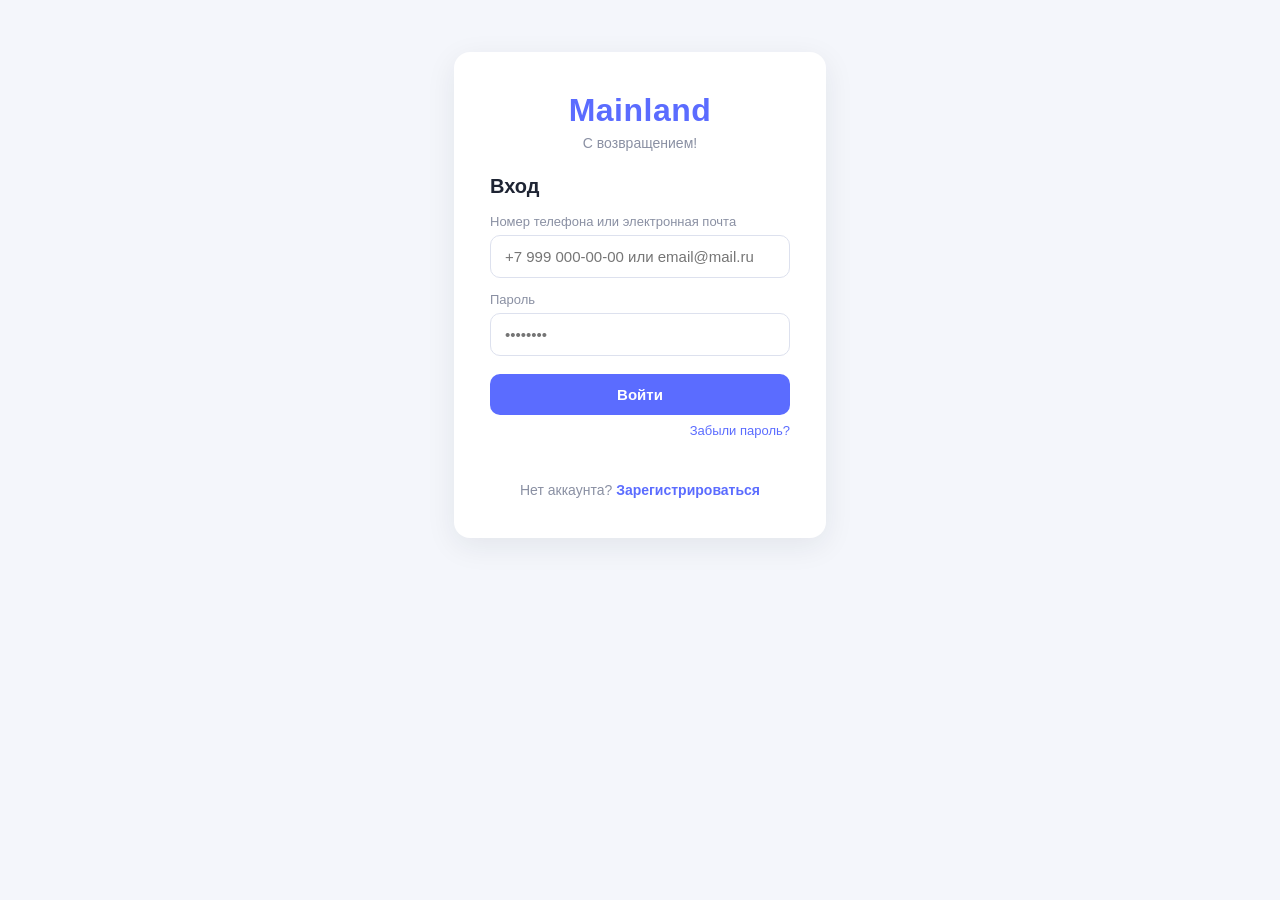
==== index.html @ e9c0929b "Add files via upload" ====
<!DOCTYPE html>
<html lang="ru">
<head>
<meta charset="UTF-8">
<meta name="viewport" content="width=device-width, initial-scale=1.0, viewport-fit=cover">
<meta name="theme-color" content="#5b6cff">
<title>Mainland</title>
<style>
/* ================= БАЗА ================= */
* { margin:0; padding:0; box-sizing:border-box; font-family:'Segoe UI', Arial, sans-serif; -webkit-tap-highlight-color:transparent; }
:root {
  --accent:#5b6cff; --accent-2:#7b8cff;
  --bg:#f4f6fb; --card:#ffffff; --text:#1e2433; --muted:#8a90a3;
  --soft:#eef0fa; --soft2:#e7eaf5; --line:#dde1ee;
  --danger:#ff5b5b; --ok:#2ecc71; --warn:#f5a623;
  --radius:16px; --radius-sm:12px;
  --shadow-sm:0 2px 8px rgba(30,36,51,.05);
  --shadow:0 8px 30px rgba(30,36,51,.08);
  --shadow-lg:0 20px 60px rgba(0,0,0,.3);
  --safe-top:env(safe-area-inset-top, 0px);
  --safe-bottom:env(safe-area-inset-bottom, 0px);
}
body.dark {
  --bg:#12141d; --card:#1d2130; --text:#e8eaf2; --muted:#7d8499;
  --soft:#262b3d; --soft2:#2a3046; --line:#343b55;
  --shadow-sm:0 2px 8px rgba(0,0,0,.3);
  --shadow:0 8px 30px rgba(0,0,0,.4);
}
body {
  background:var(--bg); color:var(--text);
  min-height:100vh; min-height:100dvh;
  display:flex; align-items:center; justify-content:center;
  transition:background .3s, color:.3s;
  padding:var(--safe-top) 0 var(--safe-bottom);
  -webkit-font-smoothing:antialiased;
  overscroll-behavior:none;
}
/* ================= ЭКРАНЫ ================= */
.screen { display:none; width:100%; max-width:420px; padding:24px; }
.screen.active { display:block; }
.card { background:var(--card); border-radius:var(--radius); padding:32px 28px; box-shadow:var(--shadow); }
.logo { text-align:center; font-size:28px; font-weight:800; color:var(--accent); margin-bottom:6px; letter-spacing:.5px; }
.subtitle { text-align:center; color:var(--muted); font-size:14px; margin-bottom:24px; }
h2 { font-size:20px; margin-bottom:16px; }
h3 { font-size:17px; }
label { display:block; font-size:13px; color:var(--muted); margin:14px 0 6px; }
input, button, textarea, select { width:100%; padding:12px 14px; border-radius:10px; font-size:15px; font-family:inherit; }
input, textarea, select {
  border:1px solid var(--line); outline:none; background:var(--card); color:var(--text);
  transition:border-color .2s, box-shadow .2s;
}
input:focus, textarea:focus, select:focus { border-color:var(--accent); box-shadow:0 0 0 3px rgba(91,108,255,.12); }
input:disabled { opacity:.55; cursor:not-allowed; }
button { border:none; background:var(--accent); color:#fff; font-weight:600; cursor:pointer; margin-top:18px; transition:opacity .2s, transform .1s; user-select:none; }
button:hover { opacity:.9; }
button:active { transform:scale(.98); }
button.ghost { background:var(--soft); color:var(--accent); margin-top:10px; }
button.danger { background:var(--danger); }
.link { text-align:center; margin-top:16px; font-size:14px; color:var(--muted); }
.link a { color:var(--accent); cursor:pointer; text-decoration:none; font-weight:600; }
.error { color:var(--danger); font-size:13px; margin-top:10px; min-height:18px; }
.hint { background:var(--soft); border-radius:10px; padding:12px; font-size:14px; margin-top:14px; text-align:center; }
.hint b { color:var(--accent); font-size:18px; letter-spacing:3px; }
.forgot-link { text-align:right; font-size:13px; margin-top:8px; color:var(--accent); cursor:pointer; }

/* ================= ГЛАВНЫЙ ИНТЕРФЕЙС ================= */
.app { max-width:520px; margin:0 auto; padding:0; }
.app-header {
  display:flex; align-items:center; gap:12px; padding:14px 18px; background:var(--card);
  border-radius:0 0 var(--radius) var(--radius); box-shadow:var(--shadow-sm);
  position:sticky; top:0; z-index:20;
}
.brand-title {
  position:absolute; left:50%; transform:translateX(-50%);
  font-family:Georgia,'Times New Roman',serif; font-size:24px; font-weight:700; letter-spacing:1.4px;
  color:var(--accent); pointer-events:none;
}
.menu-toggle { width:42px; height:42px; margin:0; padding:0; background:var(--soft); color:var(--accent); font-size:23px; border-radius:12px; flex-shrink:0; }
.header-actions { margin-left:auto; display:flex; gap:7px; }
.theme-btn { width:auto; margin:0; padding:8px 12px; background:var(--soft); font-size:16px; border-radius:10px; }

.drawer {
  position:absolute; top:64px; left:12px; width:min(285px, calc(100vw - 24px));
  background:var(--card); border:1px solid var(--line); border-radius:var(--radius); padding:10px;
  box-shadow:0 16px 40px rgba(0,0,0,.15); z-index:30;
  opacity:0; transform:translateY(-8px) scale(.98); pointer-events:none; transition:opacity .22s ease, transform .22s ease;
}
.drawer.open { opacity:1; transform:none; pointer-events:auto; }
.drawer button { margin:3px 0; background:transparent; color:var(--text); text-align:left; padding:12px; border-radius:10px; font-weight:500; }
.drawer button:hover { background:var(--soft); }
.drawer-user { padding:12px; background:var(--soft); border-radius:12px; margin-bottom:6px; font-weight:700; }

.tabs { display:flex; gap:8px; margin-top:12px; padding:0 18px; }
.tab { flex:1; padding:10px; text-align:center; border-radius:10px; background:var(--soft2); cursor:pointer; font-weight:600; font-size:14px; color:var(--muted); position:relative; transition:background .15s, color .15s; user-select:none; }
.tab.active { background:var(--accent); color:#fff; }
.tab-badge { position:absolute; top:-6px; right:-4px; background:var(--danger); color:#fff; border-radius:10px; min-width:20px; padding:1px 6px; font-size:11px; font-weight:700; display:none; }
.search-box { padding:14px 18px 6px; }
.create-row { display:flex; gap:8px; padding:0 18px 6px; }
.create-row button { margin:0; padding:9px; font-size:13px; }
.list { padding:8px 18px 24px; display:flex; flex-direction:column; gap:8px; }

.item { background:var(--card); border-radius:var(--radius-sm); padding:12px 14px; display:flex; align-items:center; gap:12px; cursor:pointer; box-shadow:var(--shadow-sm); transition:transform .1s; }
.item:active { transform:scale(.99); }
.avatar { width:44px; height:44px; border-radius:50%; background:var(--accent); color:#fff; display:flex; align-items:center; justify-content:center; font-weight:700; flex-shrink:0; position:relative; overflow:hidden; }
.avatar img { width:100%; height:100%; border-radius:50%; object-fit:cover; display:block; }
.avatar.sq { border-radius:14px; }
.avatar.deleted { filter:grayscale(1); opacity:.6; }
.dot { position:absolute; bottom:0; right:0; width:12px; height:12px; border-radius:50%; border:2px solid var(--card); background:#c3c9d9; }
.dot.on { background:var(--ok); }
.item .info { flex:1; min-width:0; }
.item .name { font-weight:600; overflow:hidden; text-overflow:ellipsis; white-space:nowrap; }
.item .sub { font-size:13px; color:var(--muted); overflow:hidden; text-overflow:ellipsis; white-space:nowrap; }
.item .sub.onl { color:var(--ok); }
.item .sub.typing { color:var(--accent); font-weight:600; }
.item .sub.deleted { color:var(--danger); }
.item .action { font-size:13px; color:var(--accent); font-weight:600; white-space:nowrap; }
.item.unread .name { font-weight:800; }
.item.unread .sub { color:var(--text); font-weight:600; }
.unread-badge { background:var(--danger); color:#fff; border-radius:12px; min-width:22px; padding:2px 7px; font-size:12px; font-weight:700; text-align:center; flex-shrink:0; }
.empty { text-align:center; color:var(--muted); padding:40px 0; font-size:14px; }
.sec-title { padding:12px 18px 2px; font-size:12px; font-weight:700; color:var(--muted); text-transform:uppercase; letter-spacing:.6px; }

/* ================= ЧАТ ================= */
.chat-header { display:flex; align-items:center; gap:10px; padding:14px 16px; background:var(--card); border-radius:0 0 var(--radius) var(--radius); box-shadow:var(--shadow-sm); cursor:pointer; position:sticky; top:0; z-index:10; }
.back { width:auto; margin:0; background:none; color:var(--accent); font-size:22px; padding:4px 10px; }
.header-btn { width:auto; margin:0; background:var(--soft); font-size:16px; padding:8px 11px; border-radius:10px; }
.chat-title-block { flex:1; min-width:0; }
.chat-title-block .name { font-weight:700; overflow:hidden; text-overflow:ellipsis; white-space:nowrap; }
.chat-title-block .sub { font-size:12px; color:var(--muted); overflow:hidden; text-overflow:ellipsis; white-space:nowrap; }

.messages { padding:16px; display:flex; flex-direction:column; gap:8px; height:calc(100vh - 230px); height:calc(100dvh - 230px); overflow-y:auto; overscroll-behavior:contain; scroll-behavior:smooth; transition: background 0.3s; }
.msg-wrap { display:flex; flex-direction:column; max-width:75%; position:relative; transition:transform .15s ease; }
.msg-wrap.me { align-self:flex-end; }
.msg-wrap.them { align-self:flex-start; }
.msg { padding:10px 14px; border-radius:14px; font-size:15px; line-height:1.4; word-break:break-word; }
.msg.me { background:var(--accent); color:#fff; border-bottom-right-radius:4px; }
.msg.them { background:var(--card); border-bottom-left-radius:4px; }
.msg img, .msg video { max-width:100%; border-radius:10px; display:block; }
.msg .edited { font-size:11px; opacity:.6; }
.msg .time { display:block; font-size:11px; opacity:.6; margin-top:4px; }
.ticks { font-size:11px; letter-spacing:-2px; margin-left:3px; opacity:.85; }
.ticks.read { color:#4fc3f7; opacity:1; letter-spacing:-1px; }
.sender { font-size:12px; font-weight:700; margin-bottom:3px; }
.system-msg { align-self:center; font-size:12px; color:var(--muted); background:var(--soft2); border-radius:12px; padding:6px 14px; }
.fwd-label { display:block; font-size:11px; opacity:.7; margin-bottom:4px; font-weight:600; }
.quote { border-left:3px solid var(--accent); background:rgba(91,108,255,.12); border-radius:8px; padding:6px 10px; margin-bottom:6px; cursor:pointer; }
.msg.me .quote { background:rgba(255,255,255,.15); border-left-color:#fff; }
.quote .q-name { font-size:12px; font-weight:700; color:var(--accent); }
.msg.me .quote .q-name { color:#fff; }
.quote .q-text { font-size:13px; opacity:.85; overflow:hidden; text-overflow:ellipsis; white-space:nowrap; max-width:220px; }
@keyframes flashMsg { 0% { box-shadow:0 0 0 3px rgba(91,108,255,.5); } 100% { box-shadow:none; } }
.flash { animation:flashMsg 1.2s ease; }

.msg-actions { display:none; gap:2px; margin-top:4px; flex-wrap:wrap; }
.msg-wrap:hover .msg-actions { display:flex; }
.msg-actions button { width:auto; margin:0; padding:2px 7px; font-size:13px; background:var(--soft2); color:var(--text); border-radius:8px; }
.reactions { display:flex; gap:4px; flex-wrap:wrap; margin-top:4px; }
.reaction { background:var(--soft2); border-radius:12px; padding:2px 8px; font-size:13px; cursor:pointer; }
.reaction.mine { background:var(--soft); outline:1px solid var(--accent); }
.emoji-bar { display:none; gap:2px; background:var(--card); border-radius:12px; padding:4px; box-shadow:0 4px 16px rgba(0,0,0,.15); margin-top:4px; flex-wrap:wrap; }
.emoji-bar.open { display:flex; }
.emoji-bar span { font-size:20px; cursor:pointer; padding:3px 5px; border-radius:8px; }
.emoji-bar span:hover { background:var(--soft); }

.reply-bar { display:none; align-items:center; gap:10px; margin:0 14px; padding:10px 14px; background:var(--card); border-radius:12px 12px 0 0; border-left:4px solid var(--accent); font-size:13px; }
.reply-bar.open { display:flex; }
.reply-bar .rb-text { flex:1; min-width:0; overflow:hidden; text-overflow:ellipsis; white-space:nowrap; color:var(--muted); }
.reply-bar b { color:var(--accent); }
.reply-bar button { width:auto; margin:0; background:none; color:var(--muted); font-size:16px; padding:2px 6px; }

.composer { display:flex; gap:8px; padding:12px 14px; position:sticky; bottom:0; background:var(--bg); align-items:center; padding-bottom:calc(12px + var(--safe-bottom)); border-top:1px solid var(--line); }
.composer input[type=text] { flex:1; margin:0; }
.composer button { width:auto; margin:0; padding:12px 18px; flex-shrink:0; }
.composer .attach { background:var(--soft); color:var(--accent); font-size:20px; padding:12px 14px; }
#file-input, #avatar-input, #doc-input { display:none; }

/* ================= ПРОФИЛЬ ================= */
.profile-card { background:var(--card); border-radius:0 0 var(--radius) var(--radius); padding:28px 20px 20px; box-shadow:var(--shadow-sm); text-align:center; }
.profile-card .avatar { width:84px; height:84px; font-size:34px; margin:0 auto; }
.profile-card h2 { margin:12px 0 2px; }
.profile-card .pnick { color:var(--muted); }
.profile-card .status { margin-top:6px; font-size:14px; color:var(--muted); }
.profile-card .status.onl { color:var(--ok); font-weight:600; }

.media-cats { display:flex; gap:6px; padding:14px 18px 0; }
.mcat { flex:1; text-align:center; padding:8px 2px; border-radius:10px; background:var(--soft2); color:var(--muted); font-weight:600; font-size:12px; cursor:pointer; }
.mcat.active { background:var(--accent); color:#fff; }

.media-grid { display:grid; grid-template-columns:repeat(3,1fr); gap:6px; padding:14px 18px 30px; }
.media-grid img, .media-grid video { width:100%; aspect-ratio:1; object-fit:cover; border-radius:10px; cursor:pointer; background:var(--soft); display:block; }

.links-list { padding:10px 18px 30px; display:flex; flex-direction:column; gap:8px; }
.link-item { background:var(--card); border-radius:10px; padding:10px 14px; font-size:14px; word-break:break-all; }
.link-item a { color:var(--accent); font-weight:600; }
.file-item { background:var(--card); border-radius:10px; padding:10px 14px; display:flex; align-items:center; gap:10px; }
.file-item .f-ico { font-size:22px; }
.file-item audio { flex:1; min-width:0; height:36px; }
.profile-actions { text-align:center; padding-bottom:30px; }

/* ================= НАСТРОЙКИ ================= */
.settings-body { padding:14px 18px 30px; display:flex; flex-direction:column; gap:14px; }
.set-section { background:var(--card); border-radius:14px; padding:18px; box-shadow:var(--shadow-sm); }
.set-title { font-weight:700; margin-bottom:10px; }
.set-current { font-size:14px; color:var(--muted); margin-bottom:4px; }
.set-label { margin:12px 0 6px; }
.set-avatar-row { display:flex; align-items:center; gap:14px; margin-bottom:6px; }
.set-avatar-row .avatar { width:64px; height:64px; font-size:26px; cursor:pointer; }
.seg { display:flex; background:var(--soft2); border-radius:10px; padding:3px; gap:3px; }
.seg button { flex:1; margin:0; padding:8px 4px; background:transparent; color:var(--muted); font-size:13px; border-radius:8px; }
.seg button.on { background:var(--accent); color:#fff; }

.switch-row { display:flex; justify-content:space-between; align-items:center; padding:10px 0; font-size:14px; border-bottom:1px solid var(--soft2); cursor:pointer; user-select:none; margin:0; }
.switch-row:last-child { border-bottom:none; }
.switch-row > span:first-child { color:var(--text); }
.sw { position:relative; display:inline-block; width:46px; height:26px; flex-shrink:0; cursor:pointer; vertical-align:middle; }
.sw input { position:absolute; inset:0; width:100%; height:100%; opacity:0; margin:0; cursor:pointer; z-index:2; }
.sw i { position:absolute; inset:0; background:var(--soft2); border-radius:26px; transition:.2s; pointer-events:none; }
.sw i::after { content:''; position:absolute; width:20px; height:20px; border-radius:50%; background:#fff; top:3px; left:3px; transition:.2s; box-shadow:0 1px 3px rgba(0,0,0,.3); }
.sw input:checked + i { background:var(--accent); }
.sw input:checked + i::after { transform:translateX(20px); }
.sw input:focus-visible + i { box-shadow:0 0 0 3px rgba(91,108,255,.35); }
.set-note { font-size:12px; color:var(--muted); margin-top:10px; line-height:1.5; }

/* ================= МОДАЛЬНЫЕ ОКНА ================= */
.modal-overlay { display:none; position:fixed; inset:0; background:rgba(0,0,0,.45); z-index:100; align-items:center; justify-content:center; padding:16px; }
.modal-overlay.open { display:flex; }
.modal { background:var(--card); border-radius:var(--radius); width:100%; max-width:360px; max-height:80vh; display:flex; flex-direction:column; box-shadow:var(--shadow-lg); padding-bottom:6px; animation:modalIn .2s ease; }
@keyframes modalIn { from { transform:scale(.95); opacity:0; } to { transform:none; opacity:1; } }
.modal h3 { padding:18px 18px 10px; }
.modal .list { overflow-y:auto; padding:0 12px 12px; }
.modal .item { box-shadow:none; border:1px solid var(--line); }
.modal-body { padding:0 18px 12px; }
.modal-close { margin:4px 12px 12px; background:var(--soft); color:var(--muted); }
.del-opts { display:flex; flex-direction:column; gap:8px; padding:0 12px 6px; }
.del-opts button { margin:0; text-align:left; }
.del-all { background:var(--danger); }
.del-me { background:var(--accent); }
.del-note { font-size:12px; color:var(--muted); text-align:center; padding:0 16px 10px; }
.deleted-msg { font-style:italic; opacity:.7; font-size:14px; }
.check-row { display:flex; align-items:center; gap:10px; padding:12px 18px 4px; font-size:14px; cursor:pointer; }
.check-row input { width:18px; height:18px; accent-color:var(--accent); }

/* ================= ГОЛОСОВЫЕ / ВИДЕО ================= */
.voice-msg { display:flex; align-items:center; gap:8px; min-width:200px; cursor:pointer; }
.v-play { width:34px; height:34px; border-radius:50%; background:rgba(255,255,255,.25); color:#fff; border:none; cursor:pointer; font-size:13px; flex-shrink:0; padding:0; margin:0; display:flex; align-items:center; justify-content:center; }
.msg.them .v-play { background:var(--accent); }
.wave { display:flex; align-items:center; gap:2px; flex:1; height:26px; position:relative; }
.wave i { width:3px; background:currentColor; border-radius:2px; opacity:.5; transition:opacity .1s; }
.wave i.played { opacity:1; }
.v-dur { font-size:12px; opacity:.8; flex-shrink:0; }
.vcircle-wrap { position:relative; display:inline-block; }
.vcircle { width:200px; height:200px; border-radius:50%; object-fit:cover; display:block; cursor:pointer; border:3px solid var(--accent); }

/* ================= ОВЕРЛЕЙ ЗАПИСИ ================= */
.rec-overlay { display:none; position:fixed; inset:0; background:rgba(0,0,0,.6); z-index:200; align-items:center; justify-content:center; padding:16px; }
.rec-overlay.open { display:flex; }
.rec-box { background:var(--card); border-radius:20px; padding:24px; text-align:center; display:flex; flex-direction:column; align-items:center; gap:14px; max-width:100%; }
#rec-preview { width:200px; height:200px; border-radius:50%; object-fit:cover; border:4px solid var(--danger); max-width:70vw; max-height:70vw; }
.rec-timer { font-size:26px; font-weight:800; color:var(--danger); font-variant-numeric:tabular-nums; }
.rec-timer::before { content:'● '; animation:blink 1s infinite; }
@keyframes blink { 50% { opacity:.2; } }
.rec-box button { width:auto; margin:0; padding:10px 22px; }
.rec-stop { background:var(--danger); }
.rec-cancel { background:var(--soft); color:var(--muted); }

/* ================= СКРЕПКА ================= */
.attach-sheet { padding:12px; display:grid; grid-template-columns:repeat(3,1fr); gap:8px; }
.attach-sheet button { margin:0; background:var(--soft); color:var(--text); padding:15px 6px; font-size:13px; }
.attach-sheet button span { display:block; font-size:24px; margin-bottom:5px; }
#selected-preview { display:flex; gap:6px; overflow:auto; padding:4px 12px; }
#selected-preview img, #selected-preview video { width:54px; height:54px; object-fit:cover; border-radius:8px; flex-shrink:0; }

/* ================= QR ================= */
.qr-wrap { display:flex; justify-content:center; padding:8px 0; }
.qr-wrap canvas { border-radius:12px; background:#fff; padding:8px; }

/* ================= АВТОРАЗМЕРЫ МЕДИА И СЕТКИ ================= */
.msg img.media-s, .msg video.media-s { max-width:140px; max-height:140px; width:auto; height:auto; }
.msg img.media-m, .msg video.media-m { max-width:240px; max-height:240px; width:auto; height:auto; }
.msg img.media-l, .msg video.media-l { max-width:320px; max-height:320px; width:100%; height:auto; }
.att-grid { display:flex; flex-wrap:wrap; gap:6px; margin-top:4px; }
.att-grid .att-item { border-radius:10px; overflow:hidden; }
.att-grid img, .att-grid video { display:block; border-radius:10px; }

.msg-media-grid { display: grid; gap: 3px; margin-top: 6px; border-radius: 12px; overflow: hidden; width: fit-content; max-width: 100%; }
.msg-media-grid img, .msg-media-grid video { width: 100%; height: 100%; object-fit: cover; display: block; border-radius: 0; }
.msg-media-grid .media-item { cursor: pointer; overflow: hidden; position: relative; }
.grid-1 { grid-template-columns: 1fr; width: auto; max-width: 320px; }
.grid-1 .media-item { max-height: 320px; }
.grid-1 img, .grid-1 video { max-height: 320px; width: auto; object-fit: contain; background: #000; }
.grid-2 { grid-template-columns: 1fr 1fr; width: 320px; height: 200px; }
.grid-3 { grid-template-columns: 2fr 1fr; grid-template-rows: 1fr 1fr; width: 320px; height: 240px; }
.grid-3 .media-item:nth-child(1) { grid-row: span 2; }
.grid-many { grid-template-columns: 1fr 1fr; width: 320px; height: 320px; }
.grid-many .media-item:nth-child(n+5) { display: none; }
.grid-many .media-item:nth-child(4)::after { content: attr(data-more); position: absolute; inset: 0; background: rgba(0,0,0,.55); color: #fff; display: flex; align-items: center; justify-content: center; font-size: 20px; font-weight: 700; }

/* ================= ЛАЙТБОКС ================= */
.lightbox { display: none; position: fixed; inset: 0; background: rgba(0,0,0,0.95); z-index: 1000; flex-direction: column; }
.lightbox.open { display: flex; }
.lb-header { display: flex; align-items: center; padding: 12px 16px; color: #fff; gap: 12px; background: rgba(0,0,0,0.5); z-index: 10; }
.lb-title { flex: 1; text-align: center; font-weight: 600; font-size: 14px; overflow: hidden; text-overflow: ellipsis; white-space: nowrap; }
.lb-btn { width: 40px; height: 40px; border-radius: 50%; background: rgba(255,255,255,0.15); color: #fff; border: none; font-size: 20px; cursor: pointer; display: flex; align-items: center; justify-content: center; margin: 0; padding: 0; }
.lb-btn:hover { background: rgba(255,255,255,0.3); }
.lb-content { flex: 1; display: flex; align-items: center; justify-content: center; padding: 16px; overflow: hidden; position: relative; cursor: grab; }
.lb-content:active { cursor: grabbing; }
.lb-content img, .lb-content video { max-width: 100%; max-height: 100%; object-fit: contain; border-radius: 8px; pointer-events: none; }
.lb-actions { display: flex; gap: 8px; }

/* ================= КНОПКА СКРОЛЛА ================= */
.scroll-down-btn { position: fixed; bottom: calc(80px + var(--safe-bottom)); right: 20px; width: 44px; height: 44px; border-radius: 50%; background: var(--card); color: var(--accent); border: 1px solid var(--line); box-shadow: 0 4px 16px rgba(0,0,0,.15); display: flex; align-items: center; justify-content: center; font-size: 20px; cursor: pointer; z-index: 50; opacity: 0; pointer-events: none; transform: translateY(10px) scale(.9); transition: opacity .2s, transform .2s; margin: 0; padding: 0; }
.scroll-down-btn.visible { opacity: 1; pointer-events: auto; transform: translateY(0) scale(1); }

/* ================= НОВЫЕ НАСТРОЙКИ (ШРИФТ И ОБОИ) ================= */
body.font-small .msg { font-size: 13px; }
body.font-large .msg { font-size: 17px; }
body[data-wallpaper="dark"] .messages { background-color: #0f111a; }
body[data-wallpaper="pattern"] .messages { background-image: url('data:image/svg+xml;utf8,<svg width="20" height="20" xmlns="http://www.w3.org/2000/svg"><circle cx="10" cy="10" r="1" fill="%23dde1ee" opacity="0.4"/></svg>'); }
body.dark[data-wallpaper="pattern"] .messages { background-image: url('data:image/svg+xml;utf8,<svg width="20" height="20" xmlns="http://www.w3.org/2000/svg"><circle cx="10" cy="10" r="1" fill="%23343b55" opacity="0.5"/></svg>'); }

@media (max-width: 480px) {
  .screen { padding:16px; }
  input, button, textarea, select { font-size:16px; }
  .vcircle { width:170px; height:170px; }
  .composer .attach { padding:12px 10px; font-size:18px; }
  .msg-wrap { max-width:85%; }
  .brand-title { font-size:20px; letter-spacing:1px; }
  .app-header { padding:12px 14px; gap:8px; }
  .menu-toggle { width:38px; height:38px; font-size:20px; }
  .messages { height:calc(100dvh - 220px); }
  .settings-body { padding:12px 14px 24px; }
  #rec-preview { width:150px; height:150px; }
}
@media (max-width: 360px) {
  .tab { font-size:12px; padding:8px 4px; }
  .brand-title { font-size:18px; }
  .composer { gap:4px; padding:8px; }
  .composer .attach { padding:10px 8px; font-size:16px; }
  .composer button { padding:10px 12px; }
}
@media (min-width: 900px) {
  body { align-items:flex-start; padding-top:28px; }
  .app { max-width:760px; }
  .messages { height:calc(100dvh - 280px); }
  .msg-wrap { max-width:62%; }
  .card { padding:40px 36px; }
  .logo { font-size:32px; }
  .msg { font-size:15.5px; }
  .chat-header, .app-header { border-radius:var(--radius); margin:0 0 12px; position:static; }
  .screen.app { padding:0 24px; }
}
@media (prefers-reduced-motion: reduce) {
  * { animation-duration:.01ms !important; transition-duration:.01ms !important; }
}
</style>
</head>
<body>

<div id="toasts"></div>

<!-- ============ МОДАЛКИ ============ -->
<div class="modal-overlay" id="fwd-modal" onclick="if(event.target===this)closeForwardModal()">
  <div class="modal"><h3>Переслать сообщение</h3><div class="list" id="fwd-list"></div><button class="modal-close" onclick="closeForwardModal()">Отмена</button></div>
</div>

<div class="modal-overlay" id="del-modal" onclick="if(event.target===this)closeDeleteModal()">
  <div class="modal">
    <h3>Удалить сообщение?</h3>
    <div class="del-note" id="del-note"></div>
    <div class="del-opts">
      <button class="del-all" id="del-all-btn" onclick="confirmDelete(true)">🗑 Удалить у всех</button>
      <button class="del-me" id="del-me-btn" onclick="confirmDelete(false)">Удалить у себя</button>
      <button class="modal-close" onclick="closeDeleteModal()">Отмена</button>
    </div>
  </div>
</div>

<div class="modal-overlay" id="delchat-modal" onclick="if(event.target===this)closeChatDeleteModal()">
  <div class="modal">
    <h3 id="dc-title">Удалить чат?</h3><div class="del-note" id="dc-note"></div>
    <div class="del-opts">
      <button class="del-all" id="dc-all-btn" onclick="deleteChatForAll()">🗑 Удалить у всех — чат исчезнет у обоих</button>
      <button class="del-me" id="dc-me-btn" onclick="deleteChatForMe()">Удалить у себя</button>
      <button class="modal-close" onclick="closeChatDeleteModal()">Отмена</button>
    </div>
  </div>
</div>

<div class="modal-overlay" id="newconvo-modal" onclick="if(event.target===this)this.classList.remove('open')">
  <div class="modal">
    <h3 id="nc-title-h">Создать группу</h3>
    <div class="modal-body"><label>Название</label><input id="nc-title" placeholder="Название группы" maxlength="60"></div>
    <label class="check-row"><input type="checkbox" id="nc-private"><span>🔒 Приватный — скрыть из поиска</span></label>
    <div class="del-opts" style="margin-top:8px;">
      <button class="del-me" onclick="createConvo()">Создать</button>
      <button class="modal-close" onclick="$('newconvo-modal').classList.remove('open')">Отмена</button>
    </div>
  </div>
</div>

<div class="modal-overlay" id="join-modal" onclick="if(event.target===this)this.classList.remove('open')">
  <div class="modal">
    <h3 id="join-title"></h3><div class="del-note" id="join-note"></div>
    <div class="del-opts" style="margin-top:8px;">
      <button class="del-me" onclick="joinConvo()">Вступить</button>
      <button class="modal-close" onclick="$('join-modal').classList.remove('open')">Отмена</button>
    </div>
  </div>
</div>

<div class="modal-overlay" id="member-modal" onclick="if(event.target===this)this.classList.remove('open')">
  <div class="modal"><h3>Добавить участников</h3><div class="list" id="member-list"></div><button class="modal-close" onclick="$('member-modal').classList.remove('open')">Готово</button></div>
</div>

<div class="rec-overlay" id="rec-overlay">
  <div class="rec-box">
    <video id="rec-preview" autoplay muted playsinline></video>
    <div class="rec-timer" id="rec-timer">0:00</div>
    <div class="set-note" id="rec-hint">Зажмите 🎤/🎥 — запись.</div>
    <div style="display:flex;gap:10px;">
      <button class="rec-stop" onclick="stopRecording()">⏹ Отправить</button>
      <button class="rec-cancel" onclick="cancelRecording()">✕ Отмена</button>
    </div>
  </div>
</div>

<div class="modal-overlay" id="attach-modal" onclick="if(event.target===this)closeAttach()">
  <div class="modal">
    <h3>Прикрепить</h3>
    <div class="attach-sheet">
      <button onclick="$('file-input').click()"><span>🖼️</span>Медиа</button>
      <button onclick="$('doc-input').click()"><span>📁</span>Файлы</button>
      <button onclick="attachLocation()"><span>📍</span>Карта</button>
      <button onclick="attachContact()"><span>👤</span>Контакт</button>
      <button onclick="attachOther()"><span>✨</span>Другое</button>
    </div>
    <button class="modal-close" onclick="closeAttach()">Закрыть</button>
  </div>
</div>

<div class="modal-overlay" id="send-modal">
  <div class="modal">
    <h3>Отправка</h3>
    <div class="modal-body">
      <button onclick="scheduleSend()">🗓 Отправить по расписанию</button>
      <button class="ghost" onclick="silentSend()">🔕 Отправить бесшумно</button>
      <button class="modal-close" onclick="closeSendModal()">Отмена</button>
    </div>
  </div>
</div>

<div class="modal-overlay" id="forgot-modal">
  <div class="modal">
    <h3>Восстановление аккаунта</h3>
    <div class="modal-body">
      <p class="set-note">Подтвердите владение аккаунтом кодом.</p>
      <label>Телефон или почта</label>
      <input id="forgot-contact">
      <button onclick="forgotSendCode()">Получить код</button>
      <label>Код подтверждения</label>
      <input id="forgot-code" inputmode="numeric" maxlength="6">
      <label>Новый пароль (от 8 символов)</label>
      <input id="forgot-newpass" type="password">
      <button onclick="forgotReset()">Подтвердить и сменить пароль</button>
      <div class="error" id="forgot-error"></div>
    </div>
    <button class="modal-close" onclick="$('forgot-modal').classList.remove('open')">Закрыть</button>
  </div>
</div>

<div class="modal-overlay" id="support-modal">
  <div class="modal">
    <h3>🛟 Техническая поддержка</h3>
    <div class="modal-body">
      <p>Обращения видны только вам.</p>
      <textarea id="support-text" rows="4" placeholder="Проблема или пожелание"></textarea>
      <button onclick="sendSupport()">Отправить в чат поддержки</button>
      <button class="ghost" onclick="openSupport()">Перейти в чат поддержки</button>
    </div>
    <button class="modal-close" onclick="$('support-modal').classList.remove('open')">Закрыть</button>
  </div>
</div>

<div class="modal-overlay" id="caption-modal">
  <div class="modal">
    <h3>Подпись к медиа (необязательно)</h3>
    <div id="selected-preview"></div>
    <div class="modal-body"><input id="caption-input" placeholder="Добавить сообщение..."></div>
    <button onclick="sendSelectedMedia()">Отправить</button>
    <button class="ghost" onclick="sendSelectedMedia(true)">Без подписи</button>
    <button class="modal-close" onclick="$('caption-modal').classList.remove('open')">Отмена</button>
  </div>
</div>

<div class="modal-overlay" id="qr-modal" onclick="if(event.target===this)this.classList.remove('open')">
  <div class="modal" style="padding:18px;text-align:center;">
    <h3 id="qr-title">QR-код</h3>
    <div class="qr-wrap"><canvas id="qr-canvas" width="220" height="220"></canvas></div>
    <div class="set-note" id="qr-note"></div>
    <button class="modal-close" onclick="$('qr-modal').classList.remove('open')">Закрыть</button>
  </div>
</div>

<!-- ЛАЙТБОКС -->
<div class="lightbox" id="lightbox" onclick="closeLightbox(event)">
  <div class="lb-header">
    <button class="lb-btn" onclick="closeLightbox(event)">✕</button>
    <div class="lb-title" id="lb-title"></div>
    <div class="lb-actions">
      <button class="lb-btn" onclick="downloadMedia()" title="Скачать">⬇</button>
      <button class="lb-btn" id="lb-find-btn" onclick="findInChat()" title="Найти в чате">🔍</button>
    </div>
  </div>
  <div class="lb-content" id="lb-content">
    <button class="lb-btn" id="lb-prev" onclick="event.stopPropagation(); lightboxNav(-1)" style="position:absolute; left:10px; top:50%; transform:translateY(-50%); z-index:20;">‹</button>
    <div id="lb-media-wrap" style="display:flex; align-items:center; justify-content:center; width:100%; height:100%;"></div>
    <button class="lb-btn" id="lb-next" onclick="event.stopPropagation(); lightboxNav(1)" style="position:absolute; right:10px; top:50%; transform:translateY(-50%); z-index:20;">›</button>
  </div>
</div>

<!-- ============ АВТОРИЗАЦИЯ ============ -->
<div class="screen active" id="scr-login">
  <div class="card">
    <div class="logo">Mainland</div><div class="subtitle" data-i18n="welcome_back">С возвращением!</div>
    <h2 data-i18n="login">Вход</h2>
    <label data-i18n="phone_or_email">Номер телефона или электронная почта</label>
    <input id="login-id" autocomplete="username" placeholder="+7 999 000-00-00 или email@mail.ru">
    <label data-i18n="password">Пароль</label>
    <input id="login-pass" type="password" autocomplete="current-password" placeholder="••••••••">
    <button onclick="doLogin()" data-i18n="login_btn">Войти</button>
    <div class="forgot-link" onclick="openForgot()" data-i18n="forgot_pass">Забыли пароль?</div>
    <div class="error" id="login-err"></div>
    <div class="link"><span data-i18n="no_account">Нет аккаунта?</span> <a onclick="showScreen('scr-reg-step1')" data-i18n="register">Зарегистрироваться</a></div>
  </div>
</div>

<div class="screen" id="scr-reg-step1">
  <div class="card">
    <div class="logo">Mainland</div><div class="subtitle" data-i18n="step1">Шаг 1 из 3</div><h2 data-i18n="your_phone">Ваш номер или почта</h2>
    <label data-i18n="phone_or_email_req">Номер телефона (обязательно) или почта</label>
    <input id="reg-id" type="tel" placeholder="+7 999 000-00-00" required>
    <button onclick="sendCode()" data-i18n="send_code">Отправить код</button>
    <div class="error" id="reg1-err"></div>
    <div class="link"><span data-i18n="have_account">Уже есть аккаунт?</span> <a onclick="showScreen('scr-login')" data-i18n="login">Войти</a></div>
  </div>
</div>

<div class="screen" id="scr-reg-step2">
  <div class="card">
    <div class="logo">Mainland</div><div class="subtitle" data-i18n="step2">Шаг 2 из 3</div><h2 data-i18n="enter_code">Введите код</h2>
    <div class="hint"><span data-i18n="code_sent_to">Код отправлен на</span> <b id="reg-dest"></b><br><span data-i18n="demo_code">Демо-код:</span> <b id="demo-code"></b></div>
    <label data-i18n="code">Код подтверждения</label>
    <input id="reg-code" placeholder="000000" maxlength="6" inputmode="numeric">
    <button onclick="verifyCode()" data-i18n="confirm">Подтвердить</button>
    <div class="error" id="reg2-err"></div>
    <div class="link"><a onclick="sendCode(true)" data-i18n="resend_code">Отправить код повторно</a></div>
  </div>
</div>

<div class="screen" id="scr-reg-step3">
  <div class="card">
    <div class="logo">Mainland</div><div class="subtitle" data-i18n="step3">Шаг 3 из 3</div><h2 data-i18n="almost_done">Почти готово</h2>
    <label data-i18n="nickname">Никнейм (уникальный)</label>
    <input id="reg-nick" placeholder="ivan_petrov">
    <label data-i18n="name">Ваше имя</label>
    <input id="reg-name" placeholder="Иван Петров">
    <label data-i18n="create_pass">Придумайте пароль (мин. 6 символов)</label>
    <input id="reg-pass" type="password" placeholder="••••••••">
    <label data-i18n="repeat_pass">Повторите пароль</label>
    <input id="reg-pass2" type="password" placeholder="••••••••">
    <button onclick="doRegister()" data-i18n="create_acc">Создать аккаунт</button>
    <div class="error" id="reg3-err"></div>
  </div>
</div>

<!-- ============ ГЛАВНЫЙ ИНТЕРФЕЙС ============ -->
<div class="screen app" id="scr-main">
  <div class="app-header">
    <button class="menu-toggle" onclick="toggleDrawer()">⋯</button>
    <div class="brand-title">Mainland</div>
    <div class="header-actions">
      <button class="theme-btn" id="mute-btn" onclick="toggleMute()">🔊</button>
      <button class="theme-btn" id="theme-btn" onclick="toggleTheme()">☾</button>
    </div>
    <div class="drawer" id="main-drawer">
      <div class="drawer-user" onclick="openMyProfile();toggleDrawer()">👤 <span id="drawer-nick">Мой профиль</span></div>
      <button onclick="openMyProfile();toggleDrawer()" data-i18n="my_profile">👤 Мой профиль / QR</button>
      <button onclick="openSettings();toggleDrawer()" data-i18n="settings">⚙️ Настройки</button>
      <button onclick="openSupport();toggleDrawer()" data-i18n="support">🛟 Техническая поддержка</button>
      <button onclick="doLogout();toggleDrawer()" data-i18n="logout">↪ Выйти</button>
    </div>
  </div>
  <div class="tabs">
    <div class="tab active" id="tab-chats" onclick="switchTab('chats')" data-i18n="chats">💬 Чаты <span class="tab-badge" id="tab-badge"></span></div>
    <div class="tab" id="tab-contacts" onclick="switchTab('contacts')" data-i18n="contacts">👥 Контакты</div>
    <div class="tab" id="tab-search" onclick="switchTab('search')" data-i18n="search">🔍 Поиск</div>
  </div>
  <div class="search-box" id="search-box-wrap"><input id="search-input" placeholder="Найти по нику, имени или номеру..." oninput="renderList()" data-i18n="search_placeholder"></div>
  <div class="create-row" id="create-row" style="display:none;">
    <button class="ghost" style="margin:0;" onclick="openCreate('group')" data-i18n="create_group">＋ Создать группу</button>
    <button class="ghost" style="margin:0;" onclick="openCreate('channel')" data-i18n="create_channel">＋ Создать канал</button>
  </div>
  <div class="list" id="list"></div>
</div>

<!-- ============ ЧАТ ============ -->
<div class="screen app" id="scr-chat">
  <div class="chat-header" id="chat-header" onclick="openChatProfile()">
    <button class="back" onclick="event.stopPropagation();openMain()">←</button>
    <div class="avatar" id="chat-avatar"><span id="chat-avatar-inner"></span><div class="dot" id="chat-dot"></div></div>
    <div class="chat-title-block"><div class="name" id="chat-name"></div><div class="sub" id="chat-sub"></div></div>
    <button class="header-btn" onclick="event.stopPropagation();askDeleteChat()" title="Удалить чат">🗑</button>
  </div>
  <div class="messages" id="messages"></div>
  <div class="reply-bar" id="reply-bar"></div>
  <div class="composer">
    <input type="file" id="file-input" accept="image/*,video/*" multiple onchange="selectMedia(this)">
    <input type="file" id="doc-input" multiple onchange="sendDocuments(this)">
    <input type="file" id="avatar-input" accept="image/*" onchange="saveAvatar(this)">
    <button class="attach" onclick="openAttach()">📎</button>
    <button class="attach" id="btn-voice" title="Удерживайте для записи">🎤</button>
    <button class="attach" id="btn-video" title="Удерживайте для записи">🎥</button>
    <input type="text" id="msg-input" placeholder="Сообщение..." oninput="handleTyping()" onkeydown="if(event.key==='Enter')sendMsg()" data-i18n="msg_placeholder">
    <button id="btn-send" onclick="sendMsg()">➤</button>
  </div>
</div>

<!-- ============ НАСТРОЙКИ ============ -->
<div class="screen app" id="scr-settings">
  <div class="chat-header" style="cursor:default;"><button class="back" onclick="openMain()">←</button><div style="font-weight:700" data-i18n="settings">⚙️ Настройки</div></div>
  <div class="settings-body">
    <div class="set-section">
      <div class="set-title" data-i18n="profile">👤 Профиль</div>
      <div class="set-avatar-row">
        <div class="avatar" id="set-avatar" onclick="$('avatar-input').click()" title="Сменить аватарку"></div>
        <div class="set-note" data-i18n="avatar_hint">Нажмите на фото,<br>чтобы сменить аватарку</div>
      </div>
      <label data-i18n="name">Имя</label><input id="set-name">
      <label data-i18n="nickname">Никнейм</label><input id="set-nick">
      <label data-i18n="about">О себе</label><input id="set-about" placeholder="Напишите немного о себе">
      <button onclick="saveProfile()" data-i18n="save_profile">Сохранить профиль</button>
      <div class="error" id="set-profile-err"></div>
    </div>
    <div class="set-section">
      <div class="set-title" data-i18n="contact">📱 Контакт</div>
      <div class="set-current"><span data-i18n="current">Текущий:</span> <b id="set-contact-cur"></b></div>
      <label data-i18n="new_contact">Новый номер или email</label><input id="set-contact" placeholder="+7 999 000-00-00 или email@mail.ru">
      <div id="set-contact-code-wrap" style="display:none;">
        <label data-i18n="code">Код подтверждения</label><input id="set-contact-code" placeholder="000000" maxlength="6" inputmode="numeric">
        <div class="hint"><span data-i18n="demo_code">Демо-код:</span> <b id="set-demo-code"></b></div>
      </div>
      <button onclick="changeContact()" id="set-contact-btn" data-i18n="send_code">Отправить код</button>
      <div class="error" id="set-contact-err"></div>
    </div>
    <div class="set-section">
      <div class="set-title" data-i18n="security">🔒 Безопасность</div>
      <label data-i18n="cur_pass">Текущий пароль</label><input type="password" id="set-pass-cur">
      <label data-i18n="new_pass">Новый пароль</label><input type="password" id="set-pass-new">
      <label data-i18n="repeat_new_pass">Повторите новый пароль</label><input type="password" id="set-pass-new2">
      <button onclick="changePassword()" data-i18n="change_pass">Сменить пароль</button>
      <div class="error" id="set-pass-err"></div>
    </div>
    <div class="set-section">
      <div class="set-title" data-i18n="privacy">🔐 Конфиденциальность</div>
      <label class="set-label" data-i18n="who_find">Кто может меня найти в поиске</label>
      <div class="seg" id="seg-find">
        <button data-v="all" onclick="setPrivacy('find','all')" data-i18n="all">Все</button>
        <button data-v="contacts" onclick="setPrivacy('find','contacts')" data-i18n="contacts">Контакты</button>
        <button data-v="none" onclick="setPrivacy('find','none')" data-i18n="none">Никто</button>
      </div>
      <label class="set-label" data-i18n="who_lastseen">Кто видит «был(а) в сети»</label>
      <div class="seg" id="seg-lastseen">
        <button data-v="all" onclick="setPrivacy('lastseen','all')" data-i18n="all">Все</button>
        <button data-v="contacts" onclick="setPrivacy('lastseen','contacts')" data-i18n="contacts">Контакты</button>
        <button data-v="none" onclick="setPrivacy('lastseen','none')" data-i18n="none">Никто</button>
      </div>
      <label class="set-label" data-i18n="who_groups">Кто может добавлять меня в группы</label>
      <div class="seg" id="seg-groups">
        <button data-v="all" onclick="setPrivacy('groups','all')" data-i18n="all">Все</button>
        <button data-v="contacts" onclick="setPrivacy('groups','contacts')" data-i18n="contacts">Контакты</button>
        <button data-v="none" onclick="setPrivacy('groups','none')" data-i18n="none">Никто</button>
      </div>
    </div>
    
    <div class="set-section">
      <div class="set-title" data-i18n="appearance">💬 Оформление чата</div>
      <label class="set-label" data-i18n="font_size">Размер шрифта</label>
      <div class="seg" id="seg-font">
        <button data-v="small" onclick="setFontSize('small')" data-i18n="small">Маленький</button>
        <button data-v="medium" onclick="setFontSize('medium')" data-i18n="medium">Средний</button>
        <button data-v="large" onclick="setFontSize('large')" data-i18n="large">Большой</button>
      </div>
      <label class="set-label" data-i18n="wallpaper">Обои чата</label>
      <div class="seg" id="seg-wallpaper">
        <button data-v="default" onclick="setWallpaper('default')" data-i18n="default">Стандарт</button>
        <button data-v="dark" onclick="setWallpaper('dark')" data-i18n="dark">Тёмные</button>
        <button data-v="pattern" onclick="setWallpaper('pattern')" data-i18n="pattern">Узор</button>
      </div>
    </div>

    <div class="set-section">
      <div class="set-title" data-i18n="notifications">🔔 Уведомления и оформление</div>
      <label class="switch-row"><span data-i18n="sound_notif">🔊 Звук уведомлений</span><span class="sw"><input type="checkbox" id="set-sound" onchange="toggleSound()"><i></i></span></label>
      <label class="switch-row"><span data-i18n="browser_notif">🖥 Браузерные уведомления</span><span class="sw"><input type="checkbox" id="set-notif" onchange="toggleNotifSetting()"><i></i></span></label>
      <label class="switch-row"><span data-i18n="dark_theme">🌙 Тёмная тема</span><span class="sw"><input type="checkbox" id="set-dark" onchange="toggleDarkSetting()"><i></i></span></label>
      <label class="switch-row"><span data-i18n="encryption">🔐 Шифрование данных</span><span class="sw"><input type="checkbox" id="set-encrypt" onchange="toggleEncryption()"><i></i></span></label>
    </div>

    <div class="set-section">
      <div class="set-title" data-i18n="data_memory">📁 Данные и память</div>
      <label class="set-label" data-i18n="autoload">Автозагрузка медиа</label>
      <div class="seg" id="seg-autoload">
        <button data-v="never" onclick="setAutoLoad('never')" data-i18n="never">Никогда</button>
        <button data-v="wifi" onclick="setAutoLoad('wifi')" data-i18n="wifi">По Wi-Fi</button>
        <button data-v="always" onclick="setAutoLoad('always')" data-i18n="always">Всегда</button>
      </div>
      <label class="switch-row" style="margin-top:10px;"><span data-i18n="click_open">🔍 Открывать фото при нажатии</span><span class="sw"><input type="checkbox" id="set-clickopen" onchange="toggleClickOpen()"><i></i></span></label>
    </div>

    <div class="set-section">
      <div class="set-title" data-i18n="language">🌐 Язык</div>
      <div class="seg" id="seg-lang">
        <button data-v="ru" onclick="setLanguage('ru')">🇷🇺 Русский</button>
        <button data-v="en" onclick="setLanguage('en')">🇬🇧 English</button>
        <button data-v="es" onclick="setLanguage('es')">🇪🇸 Español</button>
      </div>
    </div>

    <div class="set-section">
      <div class="set-title" data-i18n="support">🛟 Поддержка</div>
      <button class="ghost" onclick="openSupport()" data-i18n="open_support">Открыть чат поддержки</button>
      <button class="ghost" onclick="$('support-modal').classList.add('open')" data-i18n="write_ticket">Написать обращение</button>
    </div>
    <div class="set-section">
      <div class="set-title" data-i18n="account">⚙️ Аккаунт</div>
      <div class="set-current" id="set-created"></div>
      <div class="set-note" data-i18n="delete_acc_note">После удаления аккаунт можно восстановить в течение <b>5 дней</b>, войдя снова.</div>
      <button class="danger" onclick="deleteAccount()" data-i18n="delete_acc">🗑 Удалить аккаунт</button>
    </div>
  </div>
</div>

<!-- ============ ПРОФИЛЬ ============ -->
<div class="screen app" id="scr-profile">
  <div class="chat-header" style="cursor:default;"><button class="back" onclick="openMain()">←</button><div style="font-weight:700" id="profile-header-title" data-i18n="profile">Профиль</div></div>
  <div class="profile-card" id="profile-card"></div>
  <div class="media-cats" id="media-cats">
    <div class="mcat active" id="mcat-media" onclick="switchMediaCat('media')" data-i18n="media">🖼 Медиа</div>
    <div class="mcat" id="mcat-voice" onclick="switchMediaCat('voice')" data-i18n="voice">🎤 Голосовые</div>
    <div class="mcat" id="mcat-files" onclick="switchMediaCat('files')" data-i18n="files">📁 Файлы</div>
    <div class="mcat" id="mcat-links" onclick="switchMediaCat('links')" data-i18n="links">🔗 Ссылки</div>
  </div>
  <div class="media-grid" id="media-grid"></div>
  <div class="links-list" id="links-list" style="display:none"></div>
  <div class="profile-actions">
    <button class="danger" id="profile-chat-btn" style="width:auto;padding:10px 24px;" onclick="openChat(currentOtherId)" data-i18n="open_chat">💬 Открыть чат</button>
  </div>
</div>

<script>
/* ============================================================
   I18N (Локализация)
   ============================================================ */
const TRANSLATIONS = {
  ru: {
    welcome_back:"С возвращением!", login:"Вход", phone_or_email:"Номер телефона или электронная почта", password:"Пароль", login_btn:"Войти", forgot_pass:"Забыли пароль?", no_account:"Нет аккаунта?", register:"Зарегистрироваться",
    step1:"Шаг 1 из 3", your_phone:"Ваш номер или почта", phone_or_email_req:"Номер телефона (обязательно) или почта", send_code:"Отправить код", have_account:"Уже есть аккаунт?",
    step2:"Шаг 2 из 3", enter_code:"Введите код", code_sent_to:"Код отправлен на", demo_code:"Демо-код:", code:"Код подтверждения", confirm:"Подтвердить", resend_code:"Отправить код повторно",
    step3:"Шаг 3 из 3", almost_done:"Почти готово", nickname:"Никнейм (уникальный)", name:"Ваше имя", create_pass:"Придумайте пароль (мин. 6 символов)", repeat_pass:"Повторите пароль", create_acc:"Создать аккаунт",
    my_profile:"👤 Мой профиль / QR", settings:"⚙️ Настройки", support:"🛟 Техническая поддержка", logout:"↪ Выйти",
    chats:"💬 Чаты", contacts:"👥 Контакты", search:"🔍 Поиск", search_placeholder:"Найти по нику, имени или номеру...", create_group:"＋ Создать группу", create_channel:"＋ Создать канал",
    msg_placeholder:"Сообщение...",
    profile:"👤 Профиль", avatar_hint:"Нажмите на фото,<br>чтобы сменить аватарку", about:"О себе", save_profile:"Сохранить профиль",
    contact:"📱 Контакт", current:"Текущий:", new_contact:"Новый номер или email",
    security:"🔒 Безопасность", cur_pass:"Текущий пароль", new_pass:"Новый пароль", repeat_new_pass:"Повторите новый пароль", change_pass:"Сменить пароль",
    privacy:"🔐 Конфиденциальность", who_find:"Кто может меня найти в поиске", who_lastseen:"Кто видит «был(а) в сети»", who_groups:"Кто может добавлять меня в группы", all:"Все", none:"Никто",
    appearance:"💬 Оформление чата", font_size:"Размер шрифта", small:"Маленький", medium:"Средний", large:"Большой", wallpaper:"Обои чата", default:"Стандарт", dark:"Тёмные", pattern:"Узор",
    notifications:"🔔 Уведомления и оформление", sound_notif:"🔊 Звук уведомлений", browser_notif:"🖥 Браузерные уведомления", dark_theme:"🌙 Тёмная тема", encryption:"🔐 Шифрование данных",
    data_memory:"📁 Данные и память", autoload:"Автозагрузка медиа", never:"Никогда", wifi:"По Wi-Fi", always:"Всегда", click_open:"🔍 Открывать фото при нажатии",
    language:"🌐 Язык", open_support:"Открыть чат поддержки", write_ticket:"Написать обращение",
    account:"⚙️ Аккаунт", delete_acc_note:"После удаления аккаунт можно восстановить в течение <b>5 дней</b>, войдя снова.", delete_acc:"🗑 Удалить аккаунт",
    media:"🖼 Медиа", voice:"🎤 Голосовые", files:"📁 Файлы", links:"🔗 Ссылки", open_chat:"💬 Открыть чат"
  },
  en: {
    welcome_back:"Welcome back!", login:"Log in", phone_or_email:"Phone number or email", password:"Password", login_btn:"Log in", forgot_pass:"Forgot password?", no_account:"No account?", register:"Register",
    step1:"Step 1 of 3", your_phone:"Your phone or email", phone_or_email_req:"Phone number (required) or email", send_code:"Send code", have_account:"Already have an account?",
    step2:"Step 2 of 3", enter_code:"Enter code", code_sent_to:"Code sent to", demo_code:"Demo code:", code:"Verification code", confirm:"Confirm", resend_code:"Resend code",
    step3:"Step 3 of 3", almost_done:"Almost done", nickname:"Nickname (unique)", name:"Your name", create_pass:"Create password (min. 6 chars)", repeat_pass:"Repeat password", create_acc:"Create account",
    my_profile:"👤 My profile / QR", settings:"⚙️ Settings", support:"🛟 Tech Support", logout:"↪ Log out",
    chats:"💬 Chats", contacts:"👥 Contacts", search:"🔍 Search", search_placeholder:"Search by nick, name or phone...", create_group:"＋ Create group", create_channel:"＋ Create channel",
    msg_placeholder:"Message...",
    profile:"👤 Profile", avatar_hint:"Click on photo<br>to change avatar", about:"About me", save_profile:"Save profile",
    contact:"📱 Contact", current:"Current:", new_contact:"New phone or email",
    security:"🔒 Security", cur_pass:"Current password", new_pass:"New password", repeat_new_pass:"Repeat new password", change_pass:"Change password",
    privacy:"🔐 Privacy", who_find:"Who can find me in search", who_lastseen:"Who sees 'last seen'", who_groups:"Who can add me to groups", all:"Everyone", none:"Nobody",
    appearance:"💬 Chat Appearance", font_size:"Font size", small:"Small", medium:"Medium", large:"Large", wallpaper:"Chat wallpaper", default:"Default", dark:"Dark", pattern:"Pattern",
    notifications:"🔔 Notifications & Appearance", sound_notif:"🔊 Notification sound", browser_notif:"🖥 Browser notifications", dark_theme:"🌙 Dark theme", encryption:"🔐 Data encryption",
    data_memory:"📁 Data & Storage", autoload:"Media auto-download", never:"Never", wifi:"Wi-Fi only", always:"Always", click_open:"🔍 Open photo on click",
    language:"🌐 Language", open_support:"Open support chat", write_ticket:"Write a ticket",
    account:"⚙️ Account", delete_acc_note:"After deletion, you can restore your account within <b>5 days</b> by logging in again.", delete_acc:"🗑 Delete account",
    media:"🖼 Media", voice:"🎤 Voice", files:"📁 Files", links:"🔗 Links", open_chat:"💬 Open chat"
  },
  es: {
    welcome_back:"¡Bienvenido de nuevo!", login:"Iniciar sesión", phone_or_email:"Teléfono o correo", password:"Contraseña", login_btn:"Entrar", forgot_pass:"¿Olvidaste tu contraseña?", no_account:"¿No tienes cuenta?", register:"Registrarse",
    step1:"Paso 1 de 3", your_phone:"Tu teléfono o correo", phone_or_email_req:"Teléfono (obligatorio) o correo", send_code:"Enviar código", have_account:"¿Ya tienes cuenta?",
    step2:"Paso 2 de 3", enter_code:"Ingresa el código", code_sent_to:"Código enviado a", demo_code:"Código demo:", code:"Código de verificación", confirm:"Confirmar", resend_code:"Reenviar código",
    step3:"Paso 3 de 3", almost_done:"Casi listo", nickname:"Apodo (único)", name:"Tu nombre", create_pass:"Crea contraseña (mín. 6)", repeat_pass:"Repite contraseña", create_acc:"Crear cuenta",
    my_profile:"👤 Mi perfil / QR", settings:"⚙️ Ajustes", support:"🛟 Soporte", logout:"↪ Salir",
    chats:"💬 Chats", contacts:"👥 Contactos", search:"🔍 Buscar", search_placeholder:"Buscar por apodo, nombre o teléfono...", create_group:"＋ Crear grupo", create_channel:"＋ Crear canal",
    msg_placeholder:"Mensaje...",
    profile:"👤 Perfil", avatar_hint:"Haz clic en la foto<br>para cambiarla", about:"Sobre mí", save_profile:"Guardar perfil",
    contact:"📱 Contacto", current:"Actual:", new_contact:"Nuevo teléfono o correo",
    security:"🔒 Seguridad", cur_pass:"Contraseña actual", new_pass:"Nueva contraseña", repeat_new_pass:"Repite nueva contraseña", change_pass:"Cambiar contraseña",
    privacy:"🔐 Privacidad", who_find:"Quién puede encontrarme", who_lastseen:"Quién ve 'última vez'", who_groups:"Quién puede añadirme a grupos", all:"Todos", none:"Nadie",
    appearance:"💬 Apariencia del chat", font_size:"Tamaño de letra", small:"Pequeño", medium:"Mediano", large:"Grande", wallpaper:"Fondo del chat", default:"Estándar", dark:"Oscuro", pattern:"Patrón",
    notifications:"🔔 Notificaciones y Apariencia", sound_notif:"🔊 Sonido de notificación", browser_notif:"🖥 Notificaciones del navegador", dark_theme:"🌙 Tema oscuro", encryption:"🔐 Cifrado de datos",
    data_memory:"📁 Datos y almacenamiento", autoload:"Descarga automática", never:"Nunca", wifi:"Solo Wi-Fi", always:"Siempre", click_open:"🔍 Abrir foto al hacer clic",
    language:"🌐 Idioma", open_support:"Abrir chat de soporte", write_ticket:"Escribir ticket",
    account:"⚙️ Cuenta", delete_acc_note:"Después de eliminar, puedes restaurar tu cuenta en <b>5 días</b> iniciando sesión.", delete_acc:"🗑 Eliminar cuenta",
    media:"🖼 Multimedia", voice:"🎤 Voz", files:"📁 Archivos", links:"🔗 Enlaces", open_chat:"💬 Abrir chat"
  }
};

function setLanguage(lang) {
  DB.language = lang;
  document.documentElement.lang = lang;
  const dict = TRANSLATIONS[lang] || TRANSLATIONS['ru'];
  
  // Переводим все элементы с атрибутом data-i18n
  document.querySelectorAll('[data-i18n]').forEach(el => {
    const key = el.getAttribute('data-i18n');
    if (dict[key]) {
      // Если текст содержит HTML (например, <br> или <b>), используем innerHTML
      if (dict[key].includes('<')) el.innerHTML = dict[key];
      else el.textContent = dict[key];
    }
  });
  
  // Перевод плейсхолдеров
  document.querySelectorAll('[data-i18n-placeholder]').forEach(el => {
    const key = el.getAttribute('data-i18n-placeholder');
    if (dict[key]) el.placeholder = dict[key];
  });

  // Обновляем активную кнопку в настройках
  const segLang = $('seg-lang');
  if (segLang) segLang.querySelectorAll('button').forEach(b => b.classList.toggle('on', b.dataset.v === lang));
  
  DB.flush();
}

/* ============================================================
   QR
   ============================================================ */
const QR = (() => {
  const ECC_M = { 1:{total:26,data:16,ecc:10},2:{total:44,data:28,ecc:16},3:{total:70,data:44,ecc:22},4:{total:100,data:64,ecc:28},5:{total:134,data:86,ecc:32},6:{total:172,data:108,ecc:36},7:{total:196,data:124,ecc:40},8:{total:242,data:154,ecc:44},9:{total:292,data:182,ecc:52},10:{total:346,data:216,ecc:60} };
  const CAP = {1:14,2:26,3:42,4:62,5:84,6:106,7:122,8:152,9:180,10:213};
  const EXP=new Uint8Array(512),LOG=new Uint8Array(256);
  (function(){let x=1;for(let i=0;i<255;i++){EXP[i]=x;LOG[x]=i;x<<=1;if(x&0x100)x^=0x11d;}for(let i=255;i<512;i++)EXP[i]=EXP[i-255];})();
  function mul(a,b){if(!a||!b)return 0;return EXP[LOG[a]+LOG[b]];}
  function gen(d){let p=[1];for(let i=0;i<d;i++){const n=new Array(p.length+1).fill(0);for(let j=0;j<p.length;j++){n[j]^=p[j];n[j+1]^=mul(p[j],EXP[i]);}p=n;}return p;}
  function rsEncode(data,eccLen){const g=gen(eccLen);const r=new Uint8Array(data.length+eccLen);r.set(data,0);for(let i=0;i<data.length;i++){const f=r[i];if(!f)continue;for(let j=0;j<g.length;j++)r[i+j]^=mul(g[j],f);}return r.slice(data.length);}
  function encode(text,ver){
    const bytes=new TextEncoder().encode(text);const bits=[];const push=(v,l)=>{for(let i=l-1;i>=0;i--)bits.push((v>>i)&1);};
    push(4,4);push(bytes.length,ver<=9?8:16);for(const b of bytes)push(b,8);
    const total=ECC_M[ver].data*8;while(bits.length<total-4)bits.push(0);if(bits.length<total)push(0,total-bits.length);
    let pad=0xEC;while(bits.length<total){push(pad,8);pad=pad===0xEC?0x11:0xEC;}
    const out=new Uint8Array(ECC_M[ver].data);for(let i=0;i<out.length;i++){let v=0;for(let j=0;j<8;j++)v=(v<<1)|bits[i*8+j];out[i]=v;}return out;
  }
  function finder(m,s,r,c){for(let dr=-1;dr<=7;dr++)for(let dc=-1;dc<=7;dc++){const rr=r+dr,cc=c+dc;if(rr<0||rr>=s||cc<0||cc>=s)continue;const inside=dr>=0&&dr<=6&&dc>=0&&dc<=6;let d=false;if(inside){if(dr===0||dr===6||dc===0||dc===6)d=true;else if(dr>=2&&dr<=4&&dc>=2&&dc<=4)d=true;}m[rr][cc]=d?1:0;}}
  function timing(m,s){for(let i=8;i<s-8;i++){if(m[6][i]==null)m[6][i]=i%2===0?1:0;if(m[i][6]==null)m[i][6]=i%2===0?1:0;}}
  function reserve(m,s){for(let i=0;i<9;i++){if(m[8][i]==null)m[8][i]=0;if(m[i][8]==null)m[i][8]=0;}for(let i=0;i<8;i++){if(m[8][s-1-i]==null)m[8][s-1-i]=0;if(m[s-1-i][8]==null)m[s-1-i][8]=0;}m[s-8][8]=1;}
  function data(m,s,bits){let idx=0,dir=-1,row=s-1;for(let col=s-1;col>0;col-=2){if(col===6)col--;while(true){for(let i=0;i<2;i++){const c=col-i;if(m[row][c]==null)m[row][c]=idx<bits.length?bits[idx++]:0;}row+=dir;if(row<0||row>=s){row-=dir;dir=-dir;break;}}}}
  function maskFn(m,s,k){for(let r=0;r<s;r++)for(let c=0;c<s;c++){if(r<=8&&c<=8)continue;if(r<=8&&c>=s-9)continue;if(r>=s-9&&c<=8)continue;if(r===6||c===6)continue;let f=false;switch(k){case 0:f=(r+c)%2===0;break;case 1:f=r%2===0;break;case 2:f=c%3===0;break;case 3:f=(r+c)%3===0;break;case 4:f=(Math.floor(r/2)+Math.floor(c/3))%2===0;break;case 5:f=(r*c)%2+(r*c)%3===0;break;case 6:f=((r*c)%2+(r*c)%3)%2===0;break;case 7:f=((r+c)%2+(r*c)%3)%2===0;break;}if(f)m[r][c]^=1;}}
  function format(m,s,k){const ecc=0b00;const d=(ecc<<3)|k;let rem=d<<10;for(let i=14;i>=10;i--)if((rem>>i)&1)rem^=0b10100110111<<(i-10);const fmt=((d<<10)|rem)^0b101010000010010;const bits=[];for(let i=14;i>=0;i--)bits.push((fmt>>i)&1);const p1=[[8,0],[8,1],[8,2],[8,3],[8,4],[8,5],[8,7],[8,8],[7,8],[5,8],[4,8],[3,8],[2,8],[1,8],[0,8]];const p2=[];for(let i=0;i<8;i++)p2.push([s-1-i,8]);for(let i=0;i<7;i++)p2.push([8,s-7+i]);for(let i=0;i<15;i++){m[p1[i][0]][p1[i][1]]=bits[i];m[p2[i][0]][p2[i][1]]=bits[i];}}
  function build(text){let ver=1;const len=new TextEncoder().encode(text).length;for(let v=1;v<=10;v++){if(len<=CAP[v]){ver=v;break;}if(v===10)throw new Error('Слишком длинный текст');}const d=encode(text,ver);const ecc=rsEncode(d,ECC_M[ver].ecc);const bits=[];for(const b of d)for(let i=7;i>=0;i--)bits.push((b>>i)&1);for(const b of ecc)for(let i=7;i>=0;i--)bits.push((b>>i)&1);const s=ver*4+17;const m=Array.from({length:s},()=>new Array(s).fill(null));finder(m,s,0,0);finder(m,s,0,s-7);finder(m,s,s-7,0);timing(m,s);reserve(m,s);data(m,s,bits);maskFn(m,s,0);format(m,s,0);return {matrix:m,size:s};}
  function render(canvas,text,opts={}){const {matrix,size}=build(text);const scale=opts.scale||Math.floor((opts.size||220)/(size+8));const margin=opts.margin!=null?opts.margin:4;const dim=(size+margin*2)*scale;canvas.width=dim;canvas.height=dim;const ctx=canvas.getContext('2d');ctx.fillStyle=opts.background||'#fff';ctx.fillRect(0,0,dim,dim);ctx.fillStyle=opts.color||'#1e2433';for(let r=0;r<size;r++)for(let c=0;c<size;c++)if(matrix[r][c])ctx.fillRect((c+margin)*scale,(r+margin)*scale,scale,scale);}
  return {build,render};
})();

/* ============================================================
   IndexedDB
   ============================================================ */
const IDB = (() => {
  const DB_NAME='mainland',DB_VERSION=1;let dbPromise=null;
  function open(){if(dbPromise)return dbPromise;dbPromise=new Promise((res,rej)=>{const req=indexedDB.open(DB_NAME,DB_VERSION);req.onupgradeneeded=e=>{const db=e.target.result;if(!db.objectStoreNames.contains('kv'))db.createObjectStore('kv');if(!db.objectStoreNames.contains('chats'))db.createObjectStore('chats',{keyPath:'cid'});if(!db.objectStoreNames.contains('scheduled'))db.createObjectStore('scheduled',{keyPath:'id',autoIncrement:true});};req.onsuccess=()=>res(req.result);req.onerror=()=>rej(req.error);});return dbPromise;}
  async function tx(store,mode='readonly'){const db=await open();return db.transaction(store,mode).objectStore(store);}
  function p(req){return new Promise((res,rej)=>{req.onsuccess=()=>res(req.result);req.onerror=()=>rej(req.error);});}
  async function kvGet(k){return p((await tx('kv')).get(k));}
  async function kvSet(k,v){return p((await tx('kv','readwrite')).put(v,k));}
  async function kvDel(k){return p((await tx('kv','readwrite')).delete(k));}
  async function kvAll(){const s=await tx('kv');const keys=await p(s.getAllKeys());const vals=await p(s.getAll());const out={};keys.forEach((k,i)=>out[k]=vals[i]);return out;}
  async function getChat(cid){const r=await p((await tx('chats')).get(cid));return r?r.msgs:null;}
  async function setChat(cid,msgs){return p((await tx('chats','readwrite')).put({cid,msgs}));}
  async function deleteChat(cid){return p((await tx('chats','readwrite')).delete(cid));}
  async function getAllChats(){const arr=await p((await tx('chats')).getAll());const out={};arr.forEach(x=>out[x.cid]=x.msgs);return out;}
  async function addScheduled(cid,msg,sendAt){return p((await tx('scheduled','readwrite')).add({cid,msg,sendAt}));}
  async function getDueScheduled(now){const all=await p((await tx('scheduled')).getAll());return all.filter(x=>x.sendAt<=now);}
  async function deleteScheduled(id){return p((await tx('scheduled','readwrite')).delete(id));}
  async function migrateFromLocalStorage(){if(await kvGet('_migrated'))return;const keys=['ml_users','ml_convos','ml_contacts','ml_chats','ml_activity','ml_read','ml_typing','ml_hiddenChats'];for(const k of keys){const v=localStorage.getItem(k);if(v){try{await kvSet(k,JSON.parse(v));}catch(e){}}}const simple=['ml_theme','ml_mute','ml_notif'];for(const k of simple){const v=localStorage.getItem(k);if(v!=null)await kvSet(k,v);}await kvSet('_migrated',true);}
  return {kvGet,kvSet,kvDel,kvAll,getChat,setChat,deleteChat,getAllChats,addScheduled,getDueScheduled,deleteScheduled,migrateFromLocalStorage};
})();

/* ============================================================
   DB — кэш + flush
   ============================================================ */
const DB = {
  _cache:{users:[],convos:[],contacts:{},chats:{},activity:{},read:{},typing:{},hiddenChats:{},session:null,theme:'light',mute:'0',notif:'0',encryption:'0',fontSize:'medium',wallpaper:'default',autoLoad:'wifi',clickOpen:'1',language:'ru',ready:false},
  _saveQueue:new Set(), _debounce:null,
  async init(){
    if(this._cache.ready)return; await IDB.migrateFromLocalStorage(); const all=await IDB.kvAll(); const c=this._cache;
    c.users=all['ml_users']||[]; c.convos=all['ml_convos']||[]; c.contacts=all['ml_contacts']||{}; c.activity=all['ml_activity']||{}; c.read=all['ml_read']||{}; c.typing=all['ml_typing']||{}; c.hiddenChats=all['ml_hiddenChats']||{}; c.session=all['ml_session']||null; c.theme=all['ml_theme']||'light'; c.mute=all['ml_mute']||'0'; c.notif=all['ml_notif']||'0'; c.encryption=all['ml_encryption']||'0'; 
    c.fontSize=all['ml_fontSize']||'medium'; c.wallpaper=all['ml_wallpaper']||'default'; c.autoLoad=all['ml_autoLoad']||'wifi'; c.clickOpen=all['ml_clickOpen']||'1'; c.language=all['ml_language']||'ru';
    c.chats=await IDB.getAllChats(); c.ready=true;
  },
  _mark(key){this._saveQueue.add(key);clearTimeout(this._debounce);this._debounce=setTimeout(()=>this._flush(),50);},
  async _flush(){
    const keys=[...this._saveQueue];this._saveQueue.clear();
    for(const k of keys){
      try{
        if(k==='chats'){for(const [cid,msgs] of Object.entries(this._cache.chats))await IDB.setChat(cid,msgs);}
        else{const map={users:'ml_users',convos:'ml_convos',contacts:'ml_contacts',activity:'ml_activity',read:'ml_read',typing:'ml_typing',hiddenChats:'ml_hiddenChats',session:'ml_session',theme:'ml_theme',mute:'ml_mute',notif:'ml_notif',encryption:'ml_encryption',fontSize:'ml_fontSize',wallpaper:'ml_wallpaper',autoLoad:'ml_autoLoad',clickOpen:'ml_clickOpen',language:'ml_language'};if(map[k])await IDB.kvSet(map[k],this._cache[k]);}
      }catch(e){console.error('flush',k,e);}
    }
  },
  async flush(){clearTimeout(this._debounce);await this._flush();},
};
['users','convos','contacts','chats','activity','read','typing','hiddenChats','session','theme','mute','notif','encryption','fontSize','wallpaper','autoLoad','clickOpen','language'].forEach(k=>{
  Object.defineProperty(DB,k,{get(){return this._cache[k];},set(v){this._cache[k]=v;this._mark(k);}});
});

/* ============================================================
   Crypto
   ============================================================ */
const Crypto=(()=>{
  const enc=new TextEncoder(),dec=new TextDecoder();const ITER=150000;const KEY_CACHE=new Map();
  function b2b(buf){const b=new Uint8Array(buf);let s='';for(let i=0;i<b.length;i++)s+=String.fromCharCode(b[i]);return btoa(s);}
  function b2u(b64){const s=atob(b64);const b=new Uint8Array(s.length);for(let i=0;i<s.length;i++)b[i]=s.charCodeAt(i);return b.buffer;}
  function rnd(n){const b=new Uint8Array(n);crypto.getRandomValues(b);return b;}
  async function derive(password,saltB64){const salt=saltB64?new Uint8Array(b2u(saltB64)):rnd(16);const base=await crypto.subtle.importKey('raw',enc.encode(password),'PBKDF2',false,['deriveKey']);const key=await crypto.subtle.deriveKey({name:'PBKDF2',salt,iterations:ITER,hash:'SHA-256'},base,{name:'AES-GCM',length:256},false,['encrypt','decrypt']);return {key,salt:b2b(salt)};}
  async function encryptString(text,key){if(text==null)return null;const iv=rnd(12);const ct=await crypto.subtle.encrypt({name:'AES-GCM',iv},key,enc.encode(String(text)));return {v:1,iv:b2b(iv),ct:b2b(ct)};}
  async function decryptString(payload,key){if(payload==null)return null;if(typeof payload==='string')return payload;try{const iv=new Uint8Array(b2u(payload.iv));const ct=b2u(payload.ct);return dec.decode(await crypto.subtle.decrypt({name:'AES-GCM',iv},key,ct));}catch(e){return '[не удалось расшифровать]';}}
  function setKey(uid,key,salt){KEY_CACHE.set(uid,{key,salt});}
  function getKey(uid){return KEY_CACHE.get(uid);}
  function clearAll(){KEY_CACHE.clear();}
  return {derive,encryptString,decryptString,setKey,getKey,clearAll};
})();

/* ============================================================
   Константы и состояние
   ============================================================ */
const EMOJIS=['👍','❤️','😂','😮','😢','🔥','🎉','👏'];
const ONLINE_MS=60000; const EDIT_MS=5*60*1000; const DELETE_ALL_MS=5*60*1000; const RESTORE_DAYS=5; const SUPPORT_ID='support';

let regState={}, currentChatId=null, currentOtherId=null, currentConvo=null, currentTab='chats', knownMsgIds=new Set(), replyTarget=null, forwardTarget=null, deleteTargetId=null, profileMediaCat='media', chosenMedia=[], forgotCode=null, forgotAttempts=0, sessionKey=null, encryptEnabled=false, contactCodeState=null, incomingTimer=null, newConvoKind='group', joinTargetId=null, currentLbMedia=null, currentLbMsgId=null, currentLbAttachments=null, currentLbIndex=0;

/* ---------- Утилиты ---------- */
const $=id=>document.getElementById(id);
function showScreen(id){document.querySelectorAll('.screen').forEach(s=>s.classList.remove('active'));$(id).classList.add('active');}
function err(id,msg){const e=$(id);if(e)e.textContent=msg;}
function isEmail(v){return /^[^\s@]+@[^\s@]+\.[^\s@]+$/.test(v);}
function isPhone(v){return /^\+?[0-9\s\-()]{10,16}$/.test(v);}
function normContact(v){v=String(v||'').trim();return isEmail(v)?v.toLowerCase():v;}
function esc(s){return String(s==null?'':s).replace(/[&<>"']/g,c=>({'&':'&amp;','<':'&lt;','>':'&gt;','"':'&quot;',"'":'&#39;'}[c]));}
function me(){return DB.users.find(u=>u.id===DB.session);}
function avatarHTML(u){return u.avatar?`<img src="${u.avatar}" alt="">`:esc((u.name||'?')[0].toUpperCase());}
function isDeleted(uid){const u=DB.users.find(x=>x.id===uid);return !!(u&&u.deleted);}
function myContacts(){return DB.contacts[DB.session]||[];}
function hashColor(id){let h=0;for(const c of String(id))h=(h*31+c.charCodeAt(0))%360;return `hsl(${h},60%,45%)`;}
function fmtDur(ms){const s=Math.round(ms/1000);return Math.floor(s/60)+':'+String(s%60).padStart(2,'0');}
function mediaSizeClass(w,h){if(!w||!h)return 'media-m';const m=Math.max(w,h);if(m<=200)return 'media-s';if(m<=800)return 'media-m';return 'media-l';}
function readMediaDims(file){return new Promise(resolve=>{const url=URL.createObjectURL(file);if(file.type.startsWith('video')){const v=document.createElement('video');v.preload='metadata';v.onloadedmetadata=()=>{resolve({w:v.videoWidth,h:v.videoHeight});URL.revokeObjectURL(url);};v.onerror=()=>{resolve({w:0,h:0});URL.revokeObjectURL(url);};v.src=url;}else if(file.type.startsWith('image/')){const img=new Image();img.onload=()=>{resolve({w:img.naturalWidth,h:img.naturalHeight});URL.revokeObjectURL(url);};img.onerror=()=>{resolve({w:0,h:0});URL.revokeObjectURL(url);};img.src=url;}else{resolve({w:0,h:0});}});}

/* ---------- Шифрование ---------- */
async function initEncryption(password){
  const u=me();if(!u)return;
  const saltKey='salt_'+u.id;let saltB64=await IDB.kvGet(saltKey);
  if(!saltB64){const r=await Crypto.derive(password,null);saltB64=r.salt;await IDB.kvSet(saltKey,saltB64);sessionKey=r.key;}
  else{const r=await Crypto.derive(password,saltB64);sessionKey=r.key;}
  Crypto.setKey(u.id,sessionKey,saltB64);
}
async function encField(p){if(!encryptEnabled||!sessionKey||p==null)return p;return Crypto.encryptString(String(p),sessionKey);}
async function decField(p){if(!encryptEnabled||!sessionKey){if(p&&typeof p==='object'&&p.ct)return '[зашифровано]';return p;}return Crypto.decryptString(p,sessionKey);}
async function encryptMessageFields(m){
  const out={...m};if(m.text!=null)out.text=await encField(m.text);
  if(m.media&&typeof m.media==='string'&&m.media.startsWith('data:'))out.media=await encField(m.media);
  if(Array.isArray(m.attachments)){out.attachments=[];for(const a of m.attachments){const copy={...a};if(copy.media&&typeof copy.media==='string'&&copy.media.startsWith('data:'))copy.media=await encField(copy.media);out.attachments.push(copy);}}
  return out;
}
async function decryptMessageFields(m){
  const out={...m};if(m.text!=null)out.text=await decField(m.text);
  if(m.media&&typeof m.media==='object'&&m.media.ct)out.media=await decField(m.media);
  if(Array.isArray(m.attachments)){out.attachments=[];for(const a of m.attachments){const copy={...a};if(copy.media&&typeof copy.media==='object'&&copy.media.ct)copy.media=await decField(copy.media);out.attachments.push(copy);}}
  return out;
}

/* ---------- Приватность ---------- */
function priv(uid,k){const u=DB.users.find(x=>x.id===uid);return (u&&u.privacy&&u.privacy[k])||'all';}
function myContactsOf(uid){return DB.contacts[uid]||[];}
function canFindMe(u){if(u.deleted)return false;const p=priv(u.id,'find');if(p==='all')return true;if(p==='none')return false;return myContactsOf(u.id).includes(DB.session);}
function lastSeenVisible(v,uid){const p=priv(uid,'lastseen');if(p==='all')return true;if(p==='none')return false;return myContactsOf(uid).includes(v);}

/* ---------- Тема / звук / оформление ---------- */
function applyTheme(){document.body.classList.toggle('dark',DB.theme==='dark');$('theme-btn').textContent=DB.theme==='dark'?'☀':'☾';}
function toggleTheme(){DB.theme=DB.theme==='dark'?'light':'dark';applyTheme();DB.flush();}
function applyMute(){$('mute-btn').textContent=DB.mute==='1'?'🔇':'🔊';}
function toggleMute(){DB.mute=DB.mute==='1'?'0':'1';applyMute();DB.flush();}
function applyFontSize(){const size=DB.fontSize||'medium';document.body.classList.remove('font-small','font-large');if(size==='small')document.body.classList.add('font-small');if(size==='large')document.body.classList.add('font-large');}
function applyWallpaper(){const wp=DB.wallpaper||'default';document.body.setAttribute('data-wallpaper',wp);}

let audioCtx=null;
function playNotifSound(){if(DB.mute==='1')return;try{audioCtx=audioCtx||new (window.AudioContext||window.webkitAudioContext)();if(audioCtx.state==='suspended')audioCtx.resume();const t=audioCtx.currentTime;[[880,0],[1174.66,0.13]].forEach(([f,d])=>{const o=audioCtx.createOscillator(),g=audioCtx.createGain();o.type='sine';o.frequency.value=f;g.gain.setValueAtTime(0.0001,t+d);g.gain.exponentialRampToValueAtTime(0.22,t+d+0.02);g.gain.exponentialRampToValueAtTime(0.0001,t+d+0.28);o.connect(g);g.connect(audioCtx.destination);o.start(t+d);o.stop(t+d+0.3);});}catch(e){}}

/* ---------- Непрочитанные ---------- */
function markRead(cid){const r=DB.read;(r[DB.session]=r[DB.session]||{})[cid]=Date.now();DB.read=r;}
function myHidden(){return DB.hiddenChats[DB.session]||[];}
function amIParticipant(cid){if(cid===SUPPORT_ID)return true;if(cid.includes(DB.session))return true;const c=DB.convos.find(x=>x.id===cid);return !!(c&&c.members.includes(DB.session));}
function unreadCount(cid,msgs){if(myHidden().includes(cid))return 0;const since=(DB.read[DB.session]||{})[cid]||0;return msgs.filter(m=>m.from!==DB.session&&m.ts>since&&!m.deletedForAll&&!(m.deletedFor||[]).includes(DB.session)).length;}
function totalUnread(){let n=0;for(const [cid,msgs] of Object.entries(DB.chats))if(amIParticipant(cid))n+=unreadCount(cid,msgs);return n;}
function updateTabBadge(){const n=totalUnread();const b=$('tab-badge');b.textContent=n>99?'99+':n;b.style.display=n>0?'inline-block':'none';}
function unhideChat(cid){const h=DB.hiddenChats;if((h[DB.session]||[]).includes(cid)){h[DB.session]=h[DB.session].filter(x=>x!==cid);DB.hiddenChats=h;}}

/* ---------- Активность ---------- */
function ping(){if(!DB.session)return;const a=DB.activity;a[DB.session]=Date.now();DB.activity=a;}
function isOnline(uid){return !isDeleted(uid)&&(DB.activity[uid]||0)>Date.now()-ONLINE_MS;}
function lastSeenText(uid){if(!lastSeenVisible(DB.session,uid))return 'скрыто настройками приватности';if(isOnline(uid))return 'online';const ts=DB.activity[uid]||(DB.users.find(u=>u.id===uid)||{}).created||Date.now();return 'был(а) в сети '+new Date(ts).toLocaleString('ru-RU',{day:'numeric',month:'long',hour:'2-digit',minute:'2-digit'});}

/* ---------- Поддержка ---------- */
function ensureSupportChat(){if(!DB.session)return;if(!DB.users.some(u=>u.id==='support')){DB.users=[...DB.users,{id:'support',nick:'support',name:'🛟 Техподдержка',contact:'support@mainland',pass:'',created:Date.now(),system:true}];}const chats=DB.chats;if(!chats[SUPPORT_ID]){chats[SUPPORT_ID]=[{id:'m'+Date.now(),from:'support',system:true,text:'🛟 Это ваш личный чат поддержки. Опишите проблему или пожелание.',ts:Date.now(),reactions:{}}];DB.chats=chats;}}

/* ---------- Тосты ---------- */
function showToast(sender,preview,onClick){
  const toast=document.createElement('div');toast.className='toast';
  toast.innerHTML=`<div class="avatar">${avatarHTML(sender)}</div><div class="t-info"><div class="t-name">${esc(sender.name)}</div><div class="t-text">${preview}</div></div>`;
  const dismiss=()=>{toast.classList.add('out');setTimeout(()=>toast.remove(),300);};
  toast.onclick=()=>{dismiss();onClick&&onClick();};$('toasts').appendChild(toast);setTimeout(dismiss,5000);
}
function msgPreview(m){
  if(!m)return '';if(m.system)return esc(m.text);if(m.deletedForAll)return '🚫 Сообщение удалено';
  if(Array.isArray(m.attachments)&&m.attachments.length)return `📎 ${m.attachments.length} влож.`;
  if(m.mediaType==='voice')return '🎤 Голосовое';if(m.mediaType==='videocircle')return '📹 Видеосообщение';
  if(m.mediaType==='document')return '📄 '+esc(m.fileName||'Документ');if(m.mediaType==='location')return '📍 Местоположение';
  if(m.mediaType==='contact')return '👤 Контакт';if(m.media)return m.mediaType==='video'?'🎬 Видео':'📷 Фото';
  if(m.forwarded)return '↪ '+esc(typeof m.text==='string'?m.text:'Медиа');return esc(typeof m.text==='string'?m.text:'');
}

/* ============================================================
   ВХОД / РЕГИСТРАЦИЯ (Строгая валидация телефона)
   ============================================================ */
function sendCode(){
  const raw=$('reg-id').value.trim();err('reg1-err','');
  
  // Строгая проверка на реальный номер или email
  if(!isEmail(raw) && !isPhone(raw)) {
    return err('reg1-err', DB.language === 'ru' ? 'Введите реальный номер телефона (например, +7 999 123-45-67) или email.' : 'Enter a real phone number or email.');
  }
  
  const v=normContact(raw);const exist=DB.users.find(u=>normContact(u.contact).toLowerCase()===v.toLowerCase());
  if(exist&&exist.deleted)return err('reg1-err','Этот контакт принадлежал удалённому аккаунту.');
  if(exist)return err('reg1-err','Этот контакт уже зарегистрирован.');
  
  // Имитация отправки кода
  regState={contact:v,code:String(Math.floor(100000+Math.random()*900000))};
  $('reg-dest').textContent=v;$('demo-code').textContent=regState.code;$('reg-code').value='';err('reg2-err','');showScreen('scr-reg-step2');
  
  // Уведомление о "реальной" отправке
  setTimeout(() => {
    alert(`[СИМУЛЯЦИЯ SMS/EMAIL API]\nКод ${regState.code} успешно отправлен на ${v}.\n\nВ реальном приложении здесь был бы запрос к серверу.`);
  }, 300);
}
function verifyCode(){err('reg2-err','');if($('reg-code').value.trim()!==regState.code)return err('reg2-err','Неверный код.');err('reg3-err','');showScreen('scr-reg-step3');}
async function doRegister(){
  err('reg3-err','');const nick=$('reg-nick').value.trim().toLowerCase();const name=$('reg-name').value.trim();const p1=$('reg-pass').value,p2=$('reg-pass2').value;
  if(nick.length<3||!/^[a-z0-9_\.]+$/.test(nick))return err('reg3-err','Ник: мин. 3 символа, латиница/цифры/_/.');
  if(DB.users.some(u=>u.nick===nick))return err('reg3-err','Этот никнейм занят.');if(!name)return err('reg3-err','Укажите имя.');
  if(p1.length<6)return err('reg3-err','Пароль короче 6 символов.');if(p1!==p2)return err('reg3-err','Пароли не совпадают.');
  if(!regState||!regState.contact)return err('reg3-err','Контакт не указан.');
  const contact=normContact(regState.contact);if(DB.users.some(u=>normContact(u.contact).toLowerCase()===contact.toLowerCase()))return err('reg3-err','Контакт уже занят.');
  const user={id:'u'+Date.now(),contact,nick,name,pass:p1,created:Date.now(),privacy:{find:'all',lastseen:'all',groups:'all'}};
  DB.users=[...DB.users,user];DB.session=user.id;encryptEnabled=(DB.encryption==='1');
  await initEncryption(p1);await DB.flush();ping();await enterApp();
}
async function doLogin(){
  err('login-err','');const raw=$('login-id').value.trim();const v=raw.toLowerCase();const pass=$('login-pass').value;
  if(!raw||!pass)return err('login-err','Введите логин и пароль.');
  const u=DB.users.find(x=>x.nick===v||normContact(x.contact).toLowerCase()===v);
  if(!u||u.pass!==pass)return err('login-err','Неверный логин или пароль.');
  if(u.deleted){
    const left=RESTORE_DAYS*24*60*60*1000-(Date.now()-(u.deletedAt||0));
    if(left>0){const days=Math.ceil(left/(24*60*60*1000));if(confirm('Аккаунт был удалён.\nПричина: '+(u.deletedReason||'не указана')+'\n\nМожно восстановить (~'+days+' дн.). Восстановить?')){const users=DB.users;const acc=users.find(x=>x.id===u.id);acc.deleted=false;acc.deletedReason=null;acc.deletedAt=null;DB.users=users;}else return;}
    else{return err('login-err','Аккаунт удалён более '+RESTORE_DAYS+' дней назад.');}
  }
  DB.session=u.id;encryptEnabled=(DB.encryption==='1');await initEncryption(pass);await DB.flush();ping();await enterApp();
}
async function doLogout(){
  if(incomingTimer){clearInterval(incomingTimer);incomingTimer=null;}
  DB.session=null;await DB.flush();Crypto.clearAll();sessionKey=null;$('login-pass').value='';showScreen('scr-login');
}
function deleteAccount(){
  const reason=prompt('Укажите причину удаления — она будет видна другим пользователям:');
  if(reason===null)return;if(!reason.trim())return alert('Причина не указана — удаление отменено.');
  if(!confirm('Удалить аккаунт?\n\nВ течение '+RESTORE_DAYS+' дней его можно восстановить, войдя снова.'))return;
  const users=DB.users;const u=users.find(x=>x.id===DB.session);
  u.deleted=true;u.deletedReason=reason.trim();u.deletedAt=Date.now();DB.users=users;
  DB.flush().then(()=>doLogout());alert('Аккаунт удалён.');
}
async function enterApp(){
  const u=me();if(!u||u.deleted)return doLogout();
  $('drawer-nick').textContent='@'+u.nick;if('Notification' in window&&Notification.permission==='default')Notification.requestPermission();
  ensureSupportChat();await DB.flush();await processScheduled();applyTheme();applyMute();applyFontSize();applyWallpaper();setLanguage(DB.language);openMain();startTimers();
}

/* ============================================================
   ГЛАВНЫЙ ИНТЕРФЕЙС
   ============================================================ */
function openMain(){
  if(me()&&me().deleted)return doLogout();
  currentChatId=null;currentConvo=null;currentOtherId=null;cancelReply();
  showScreen('scr-main');renderList();updateTabBadge();
}
function switchTab(tab){
  currentTab=tab;document.querySelectorAll('.tab').forEach(t=>t.classList.remove('active'));$('tab-'+tab).classList.add('active');
  $('search-box-wrap').style.display=(tab==='chats')?'none':'block';$('create-row').style.display=(tab==='search')?'flex':'none';
  $('search-input').placeholder=tab==='contacts'?'Поиск по контактам...':'Найти людей, группы и каналы...';renderList();
}
function statusBadge(uid){
  if(uid==='support')return '<div class="sub">личный чат поддержки</div>';
  if(isDeleted(uid))return '<div class="sub deleted">🚫 аккаунт удалён</div>';
  return isOnline(uid)?'<div class="sub onl">● онлайн</div>':'<div class="sub">'+esc(lastSeenText(uid))+'</div>';
}
function renderList(){
  const q=$('search-input').value.trim().toLowerCase();const list=$('list');let html='';
  if(currentTab==='search'){
    const found=DB.users.filter(u=>u.id!==DB.session&&u.id!=='support'&&canFindMe(u)&&(!q||u.nick.toLowerCase().includes(q)||u.name.toLowerCase().includes(q)||normContact(u.contact).toLowerCase().includes(q)));
    const foundConvos=DB.convos.filter(c=>!c.hidden&&(!q||c.title.toLowerCase().includes(q)));
    if(!found.length&&!foundConvos.length){list.innerHTML='<div class="empty">Ничего не найдено</div>';return;}
    if(foundConvos.length){
      html+='<div class="sec-title">Группы и каналы</div>';
      html+=foundConvos.map(c=>{const member=c.members.includes(DB.session);return `<div class="item" onclick="${member?`openConvoChat('${c.id}')`:`openJoinConvo('${c.id}')`}"><div class="avatar sq">${esc(c.title[0].toUpperCase())}</div><div class="info"><div class="name">${esc(c.title)}</div><div class="sub">${c.kind==='channel'?'📢 канал':'👥 группа'} · ${c.members.length}</div></div><div class="action">${member?'Открыть →':'＋ Вступить'}</div></div>`;}).join('');
    }
    if(found.length){
      html+='<div class="sec-title">Люди</div>';
      html+=found.map(u=>{const inContacts=myContacts().includes(u.id);const sub=u.deleted?'<div class="sub deleted">🚫 аккаунт удалён</div>':`<div class="sub">@${esc(u.nick)} · ${esc(u.contact)}</div>`;return `<div class="item" onclick="userClick('${u.id}')"><div class="avatar ${u.deleted?'deleted':''}">${avatarHTML(u)}<div class="dot ${isOnline(u.id)?'on':''}"></div></div><div class="info"><div class="name">${esc(u.name)}</div>${sub}</div><div class="action">${u.deleted?'—':(inContacts?'Написать →':'+ Добавить')}</div></div>`;}).join('');
    }
  }
  if(currentTab==='contacts'){
    const contacts=myContacts().map(id=>DB.users.find(u=>u.id===id)).filter(Boolean).filter(u=>!q||u.nick.toLowerCase().includes(q)||u.name.toLowerCase().includes(q)||normContact(u.contact).toLowerCase().includes(q));
    if(!contacts.length){list.innerHTML='<div class="empty">Контактов пока нет.<br>Найдите людей во вкладке «Поиск».</div>';return;}
    html=contacts.map(u=>`<div class="item" onclick="openProfile('${u.id}')"><div class="avatar ${u.deleted?'deleted':''}">${avatarHTML(u)}<div class="dot ${isOnline(u.id)?'on':''}"></div></div><div class="info"><div class="name">${esc(u.name)}</div>${statusBadge(u.id)}</div>${u.deleted?'':`<div class="action" onclick="event.stopPropagation();openChat('${u.id}')">Написать →</div>`}</div>`).join('');
  }
  if(currentTab==='chats'){
    const entries=[];ensureSupportChat();const sMsgs=DB.chats[SUPPORT_ID]||[];if(sMsgs.length)entries.push({cid:SUPPORT_ID,kind:'support',msgs:sMsgs,last:sMsgs[sMsgs.length-1]});
    for(const [cid,msgs] of Object.entries(DB.chats)){
      if(cid===SUPPORT_ID)continue;if(!amIParticipant(cid)||myHidden().includes(cid)||!msgs.length)continue;
      if(cid.includes('|')){const otherId=cid.split('|').find(x=>x!==DB.session);const u=DB.users.find(x=>x.id===otherId);if(u)entries.push({cid,kind:'user',u,msgs,last:msgs[msgs.length-1]});}
      else{const c=DB.convos.find(x=>x.id===cid);if(c&&c.members.includes(DB.session))entries.push({cid,kind:c.kind,convo:c,msgs,last:msgs[msgs.length-1]});}
    }
    const filtered=entries.filter(c=>{if(!q)return true;if(c.kind==='support')return 'техподдержка'.includes(q);if(c.u)return c.u.nick.toLowerCase().includes(q)||c.u.name.toLowerCase().includes(q);return c.convo.title.toLowerCase().includes(q);}).sort((a,b)=>{if(a.kind==='support')return -1;if(b.kind==='support')return 1;return b.last.ts-a.last.ts;});
    if(!filtered.length){list.innerHTML='<div class="empty">Чатов пока нет.<br>Найдите людей или создайте группу!</div>';return;}
    html=filtered.map(c=>{
      if(c.kind==='support'){const un=unreadCount(c.cid,c.msgs);return `<div class="item ${un?'unread':''}" onclick="openSupport()"><div class="avatar sq" style="background:#2ecc71;">🛟</div><div class="info"><div class="name">🛟 Техподдержка</div><div class="sub">${msgPreview(c.last)}</div></div>${un?`<div class="unread-badge">${un}</div>`:''}</div>`;}
      const un=unreadCount(c.cid,c.msgs);
      if(c.kind==='user'){
        const u=c.u;let preview,subCls='';if(u.deleted){preview='🚫 аккаунт удалён';subCls='deleted';}else{preview=msgPreview(c.last);if(c.last.replyTo)preview='↩ '+preview;}
        return `<div class="item ${un?'unread':''}" onclick="openChat('${u.id}')"><div class="avatar ${u.deleted?'deleted':''}">${avatarHTML(u)}<div class="dot ${isOnline(u.id)?'on':''}"></div></div><div class="info"><div class="name">${esc(u.name)}</div><div class="sub ${subCls}">${preview}</div></div>${un?`<div class="unread-badge">${un}</div>`:''}</div>`;
      }
      const convo=c.convo;let preview=msgPreview(c.last);if(c.last.replyTo)preview='↩ '+preview;
      return `<div class="item ${un?'unread':''}" onclick="openConvoChat('${convo.id}')"><div class="avatar sq">${esc(convo.title[0].toUpperCase())}</div><div class="info"><div class="name">${esc(convo.title)}</div><div class="sub">${convo.kind==='channel'?'📢':'👥'} ${preview}</div></div>${un?`<div class="unread-badge">${un}</div>`:''}</div>`;
    }).join('');
  }
  list.innerHTML=html;
}
function userClick(userId){
  if(isDeleted(userId))return;
  const c=DB.contacts;const mine=c[DB.session]||[];
  if(!mine.includes(userId)){c[DB.session]=[...mine,userId];DB.contacts=c;renderList();}else openChat(userId);
}

/* ---------- Группы/каналы ---------- */
function openCreate(kind){
  newConvoKind=kind;$('nc-title-h').textContent=kind==='channel'?'Создать канал':'Создать группу';
  $('nc-title').placeholder=kind==='channel'?'Название канала':'Название группы';
  $('nc-title').value='';$('nc-private').checked=false;$('newconvo-modal').classList.add('open');setTimeout(()=>$('nc-title').focus(),60);
}
async function createConvo(){
  const title=$('nc-title').value.trim();if(title.length<2)return alert('Введите название (мин. 2 символа).');
  const convo={id:'g'+Date.now(),kind:newConvoKind,title,ownerId:DB.session,members:[DB.session],hidden:$('nc-private').checked,created:Date.now()};
  DB.convos=[...DB.convos,convo];$('newconvo-modal').classList.remove('open');
  await pushMessage(convo.id,{id:'m'+Date.now(),from:DB.session,text:newConvoKind==='channel'?'📢 Канал создан':'👥 Группа создана',ts:Date.now(),reactions:{},system:true});
  if(newConvoKind==='group')openConvoProfile(convo.id);else openConvoChat(convo.id);
}
function openJoinConvo(id){
  const c=DB.convos.find(x=>x.id===id);if(!c)return;joinTargetId=id;
  $('join-title').textContent=(c.kind==='channel'?'📢 ':'👥 ')+c.title;
  $('join-note').textContent=(c.kind==='channel'?'Канал':'Группа')+' · '+c.members.length+(c.hidden?' · приватный':' · публичный');
  $('join-modal').classList.add('open');
}
function joinConvo(){
  const convos=DB.convos;const c=convos.find(x=>x.id===joinTargetId);$('join-modal').classList.remove('open');
  if(!c)return;if(!c.members.includes(DB.session))c.members.push(DB.session);DB.convos=convos;openConvoChat(c.id);
}
function openConvoChat(cid){
  const convo=DB.convos.find(x=>x.id===cid);if(!convo)return;
  currentConvo=convo;currentOtherId=null;currentChatId=cid;unhideChat(cid);markRead(cid);cancelReply();
  $('chat-avatar').classList.remove('deleted');$('chat-avatar').classList.add('sq');$('chat-dot').style.display='none';
  $('chat-avatar-inner').innerHTML=esc(convo.title[0].toUpperCase());$('chat-name').textContent=convo.title;updateConvoHeader();
  const inp=$('msg-input');if(convo.kind==='channel'&&convo.ownerId!==DB.session){inp.disabled=true;inp.placeholder='Только владелец канала может писать';}else{inp.disabled=false;inp.placeholder='Сообщение...';}
  showScreen('scr-chat');renderMessages();updateTabBadge();
}
function updateConvoHeader(){
  if(!currentConvo)return;const c=currentConvo;const n=c.members.length;const onlineN=c.members.filter(id=>isOnline(id)).length;
  $('chat-sub').textContent=(c.kind==='channel'?'📢 канал':'👥 группа')+' · '+n+(c.kind==='channel'?' подписчиков':' участников')+' · '+onlineN+' онлайн';
  $('chat-sub').style.color='var(--muted)';
}
function canPostHere(){
  if(currentChatId===SUPPORT_ID)return true;if(!currentConvo)return !isDeleted(currentOtherId);
  if(currentConvo.kind==='channel')return currentConvo.ownerId===DB.session;return true;
}
function chatIdWith(otherId){return [DB.session,otherId].sort().join('|');}
function openChat(otherId){
  if(otherId==='support')return openSupport();
  currentOtherId=otherId;currentConvo=null;currentChatId=chatIdWith(otherId);unhideChat(currentChatId);markRead(currentChatId);
  const u=DB.users.find(x=>x.id===otherId);if(!u)return;$('chat-name').textContent=u.name;updateChatHeader();cancelReply();
  const inp=$('msg-input');if(u.deleted){inp.disabled=true;inp.placeholder='Невозможно отправить — аккаунт удалён';}else{inp.disabled=false;inp.placeholder='Сообщение...';}
  showScreen('scr-chat');renderMessages();updateTabBadge();
}
function openSupport(){
  ensureSupportChat();currentConvo=null;currentOtherId='support';currentChatId=SUPPORT_ID;markRead(SUPPORT_ID);
  $('chat-name').textContent='🛟 Техподдержка';$('chat-sub').textContent='личный чат — виден только вам';$('chat-sub').style.color='var(--muted)';
  $('chat-avatar-inner').innerHTML='🛟';$('chat-avatar').classList.add('sq');$('chat-avatar').classList.remove('deleted');$('chat-dot').style.display='none';
  $('msg-input').disabled=false;$('msg-input').placeholder='Опишите проблему...';showScreen('scr-chat');renderMessages();
}
function updateChatHeader(){
  if(currentChatId===SUPPORT_ID)return;const u=DB.users.find(x=>x.id===currentOtherId);if(!u)return;
  $('chat-avatar').classList.remove('sq');$('chat-dot').style.display='block';$('chat-avatar-inner').innerHTML=avatarHTML(u);$('chat-avatar').classList.toggle('deleted',!!u.deleted);
  $('chat-dot').className='dot'+(!u.deleted&&isOnline(u.id)?' on':'');const st=$('chat-sub');
  if(u.deleted){st.textContent='🚫 аккаунт удалён';st.style.color='var(--danger)';return;}
  st.textContent=isOnline(u.id)?'● онлайн':lastSeenText(u.id);st.style.color=isOnline(u.id)?'var(--ok)':'var(--muted)';
}
function openChatProfile(){
  if(currentConvo)openConvoProfile(currentConvo.id);
  else if(currentOtherId==='support')openSupportProfile();
  else if(currentOtherId)openProfile(currentOtherId);
}

/* ---------- Сообщения ---------- */
async function renderMessages(){
  const raw=(DB.chats[currentChatId]||[]).filter(m=>!(m.deletedFor||[]).includes(DB.session));const box=$('messages');box.innerHTML='';
  if(!raw.length){box.innerHTML='<div class="empty">Напишите первое сообщение 👋</div>';return;}
  const parts=[];for(const m of raw){const dec=await decryptMessageFields(m);parts.push(renderOneMessage(dec));}
  box.innerHTML=parts.join('');
  
  // Прокручиваем вниз только если пользователь был внизу
  const isNearBottom = box.scrollHeight - box.scrollTop - box.clientHeight < 100;
  if (isNearBottom) { box.scrollTop = box.scrollHeight; }
}
function renderOneMessage(m){
  const t=new Date(m.ts).toLocaleTimeString('ru-RU',{hour:'2-digit',minute:'2-digit'});
  if(m.system)return `<div class="system-msg" data-mid="${m.id}">${esc(m.text)} · ${t}</div>`;
  if(m.deletedForAll)return `<div class="msg-wrap ${m.from===DB.session?'me':'them'}" data-mid="${m.id}"><div class="msg ${m.from===DB.session?'me':'them'} deleted-msg">🚫 Сообщение удалено</div></div>`;
  const body=mediaBody(m);const edited=m.edited?' <span class="edited">(изменено)</span>':'';const fwd=m.forwarded?'<span class="fwd-label">↪ Пересланное</span>':'';
  const own=m.from===DB.session;const ticks=own?msgStatus(m):'';
  const sender=(currentConvo&&!own)?`<div class="sender" style="color:${hashColor(m.from)}">${esc((DB.users.find(u=>u.id===m.from)||{}).name||'Пользователь')}</div>`:'';
  const editBtn=own?(Date.now()-m.ts>EDIT_MS?`<button onclick="editExpired()" style="opacity:.35;cursor:not-allowed">✎</button>`:`<button onclick="editMessage('${m.id}')">✎</button>`):'';
  const reactions=Object.entries(m.reactions||{}).map(([e,ids])=>`<span class="reaction ${ids.includes(DB.session)?'mine':''}" onclick="toggleReaction('${m.id}','${e}')">${e} ${ids.length}</span>`).join('');
  const actions=`<div class="msg-actions"><button onclick="toggleEmojiBar('${m.id}')">😊</button><button onclick="startReply('${m.id}')">↩</button><button onclick="startForward('${m.id}')">↪</button>${editBtn}<button onclick="deleteMessage('${m.id}')">🗑</button></div><div class="emoji-bar" id="emoji-${m.id}">${EMOJIS.map(e=>`<span onclick="toggleReaction('${m.id}','${e}')">${e}</span>`).join('')}</div>`;
  return `<div class="msg-wrap ${own?'me':'them'}" id="mw-${m.id}" data-mid="${m.id}"><div class="msg ${own?'me':'them'}">${sender}${fwd}${quoteHTML(m.replyTo)}${body}${edited}<span class="time">${t}${ticks}</span></div>${reactions?`<div class="reactions">${reactions}</div>`:''}${actions}</div>`;
}
function msgStatus(m){if(currentConvo||!currentChatId||currentChatId===SUPPORT_ID)return '';const otherId=currentChatId.split('|').find(x=>x!==DB.session);const readTs=((DB.read[otherId]||{})[currentChatId])||0;if(readTs>=m.ts)return '<span class="ticks read">✓✓</span>';return '<span class="ticks">✓</span>';}
function quoteHTML(q){if(!q)return '';const jump=q.id?`onclick="jumpToMsg('${q.id}')"`:'';return `<div class="quote" ${jump}><div class="q-name">${esc(q.name)}</div><div class="q-text">${esc(q.preview)}</div></div>`;}
function jumpToMsg(id){const el=$('mw-'+id);if(!el)return;el.scrollIntoView({behavior:'smooth',block:'center'});el.classList.remove('flash');void el.offsetWidth;el.classList.add('flash');}

function mediaBody(m){
  if(Array.isArray(m.attachments) && m.attachments.length){
    if(m.attachments.length === 1 && m.attachments[0].isSingle) {
      const a = m.attachments[0];
      if(a.mediaType === 'video') return `<video class="${mediaSizeClass(a.w,a.h)}" src="${a.media}" onclick="openLightbox('${m.id}', 0)" onerror="mediaError(this)"></video>`;
      return `<img class="${mediaSizeClass(a.w,a.h)}" src="${a.media}" onerror="mediaError(this)" onclick="openLightbox('${m.id}', 0)">`;
    }
    return renderMediaGridHTML(m.attachments, m.id);
  }
  if(m.mediaType === 'voice'){
    let bars = '';
    for(let i = 0; i < 26; i++){
      const h = 5 + ((m.id.charCodeAt(i % m.id.length) + i * 7) % 15);
      bars += `<i style="height:${h}px"></i>`;
    }
    return `<div class="voice-msg" onclick="toggleVoice('${m.id}', this)"><button class="v-play">▶</button><div class="wave" onclick="seekVoice(event,'${m.id}',this)">${bars}</div><span class="v-dur" id="dur-${m.id}">${fmtDur(m.duration||0)}</span><audio class="voice-audio" id="aud-${m.id}" src="${m.media}" preload="auto" onerror="mediaError(this)"></audio></div>`;
  }
  if(m.mediaType === 'videocircle')
    return `<div class="vcircle-wrap"><video class="vcircle" id="vc-${m.id}" src="${m.media}" playsinline preload="metadata" onerror="mediaError(this)" onclick="event.stopPropagation();this.muted=false;this.paused?this.play():this.pause()" ondblclick="videoSeek(event,'${m.id}')"></video><div style="font-size:11px;opacity:.6;margin-top:3px;">📹 Видеосообщение · ${fmtDur(m.duration||0)}</div></div>`;
  if(m.mediaType === 'video')
    return `<video class="${mediaSizeClass(m.w,m.h)}" src="${m.media}" onclick="openLightbox('${m.id}', 0)" onerror="mediaError(this)"></video>`;
  if(m.mediaType === 'document')
    return `<div class="file-item"><span class="f-ico">📄</span><a href="${m.media}" download="${esc(m.fileName||'document')}">${esc(m.fileName||'Скачать документ')}</a></div>`;
  if(m.media)
    return `<img class="${mediaSizeClass(m.w,m.h)}" src="${m.media}" onerror="mediaError(this)" onclick="openLightbox('${m.id}', 0)">`;
    
  return esc(typeof m.text === 'string' ? m.text : '');
}

function renderMediaGridHTML(attachments, mId){
  const n = attachments.length; 
  let gridClass = 'grid-1';
  if(n === 2) gridClass = 'grid-2'; 
  else if(n === 3) gridClass = 'grid-3'; 
  else if(n >= 4) gridClass = 'grid-many';

  const items = attachments.slice(0, 4).map((a, i) => {
    const extra = (i === 3 && n > 4) ? `data-more="+${n - 4}"` : '';
    if(a.mediaType === 'video') {
      return `<div class="media-item" ${extra} onclick="openLightbox('${mId}', ${i})">
        <video src="${a.media}" playsinline onerror="mediaError(this)"></video>
      </div>`;
    }
    return `<div class="media-item" ${extra} onclick="openLightbox('${mId}', ${i})">
      <img src="${a.media}" onerror="mediaError(this)">
    </div>`;
  }).join('');
  
  return `<div class="msg-media-grid ${gridClass}">${items}</div>`;
}

function mediaError(el){ el.style.background='var(--soft)'; el.style.display='flex'; el.style.alignItems='center'; el.style.justifyContent='center'; el.innerHTML='⚠️'; el.onclick=null; }

/* ---------- Отправка ---------- */
async function pushMessage(cid,msg){
  const stored=encryptEnabled?await encryptMessageFields(msg):msg;const chats=DB.chats;(chats[cid]=chats[cid]||[]).push(stored);DB.chats=chats;knownMsgIds.add(msg.id);ping();
}
async function sendMsg(){
  const text=$('msg-input').value.trim();if(!text)return;if(!canPostHere())return;
  await pushMessage(currentChatId,{id:'m'+Date.now(),from:DB.session,text,ts:Date.now(),reactions:{},replyTo:replyTarget});
  $('msg-input').value='';cancelReply();renderMessages();
}
async function scheduleSend(){
  closeSendModal();const when=prompt('Когда отправить? YYYY-MM-DD HH:MM',new Date(Date.now()+3600000).toISOString().slice(0,16).replace('T',' '));
  if(!when)return;const ts=new Date(when.replace(' ','T')).getTime();if(!ts||ts<=Date.now())return alert('Укажите будущую дату.');
  const text=$('msg-input').value.trim();if(!text)return alert('Введите сообщение.');
  const msg={id:'m'+Date.now(),from:DB.session,text,ts:Date.now(),reactions:{},replyTo:replyTarget};
  await IDB.addScheduled(currentChatId,msg,ts);$('msg-input').value='';cancelReply();
  showToast({name:'Запланировано ✓'},'Будет отправлено '+new Date(ts).toLocaleString('ru-RU'),()=>{});
}
async function processScheduled(){const due=await IDB.getDueScheduled(Date.now());for(const item of due){await pushMessage(item.cid,item.msg);await IDB.deleteScheduled(item.id);}}
async function silentSend(){
  closeSendModal();const text=$('msg-input').value.trim();if(!text)return;
  await pushMessage(currentChatId,{id:'m'+Date.now(),from:DB.session,text,ts:Date.now(),reactions:{},replyTo:replyTarget,silent:true});
  $('msg-input').value='';cancelReply();renderMessages();
}
function closeSendModal(){$('send-modal').classList.remove('open');}

/* ---------- QR ---------- */
function showQR(userId){
  const u=DB.users.find(x=>x.id===userId);if(!u)return;const data='mainland://user/'+u.nick;
  $('qr-title').textContent='QR-код @'+u.nick;$('qr-note').textContent='Отсканируйте, чтобы найти @'+u.nick;$('qr-modal').classList.add('open');
  try{QR.render($('qr-canvas'),data,{size:220,margin:2,color:'#1e2433',background:'#fff'});}catch(e){alert('QR: '+e.message);}
}
function copyNick(nick){
  const v='@'+nick;if(navigator.clipboard&&navigator.clipboard.writeText)navigator.clipboard.writeText(v).then(()=>alert('Ник скопирован: '+v)).catch(()=>prompt('Скопируйте ник:',v));else prompt('Скопируйте ник:',v);
}

/* ---------- Голос/видео ---------- */
function updateVoiceProgress(id){
  const a=$('aud-'+id);if(!a)return;const wrap=a.closest('.voice-msg');if(!wrap)return;const bars=wrap.querySelectorAll('.wave i');const p=a.duration?a.currentTime/a.duration:0;const n=Math.floor(bars.length*p);bars.forEach((b,i)=>b.classList.toggle('played',i<=n));
}
function toggleVoice(id,el){
  const a=$('aud-'+id);if(!a)return;document.querySelectorAll('audio.voice-audio').forEach(x=>{if(x!==a&&!x.paused){x.pause();const b=x.closest('.voice-msg')?.querySelector('.v-play');if(b)b.textContent='▶';}});
  const btn=el.querySelector('.v-play');if(a.paused){a.play().catch(()=>{});btn.textContent='⏸';}else{a.pause();btn.textContent='▶';}
  a.ontimeupdate=()=>{const d=$('dur-'+id);if(d)d.textContent=fmtDur(a.currentTime*1000);updateVoiceProgress(id);};a.onended=()=>{btn.textContent='▶';updateVoiceProgress(id);};
}
function seekVoice(e,id,track){e.stopPropagation();const a=$('aud-'+id);if(!a||!Number.isFinite(a.duration)||a.duration<=0)return;const r=track.getBoundingClientRect();a.currentTime=Math.max(0,Math.min(a.duration,(e.clientX-r.left)/r.width*a.duration));updateVoiceProgress(id);}
function videoSeek(e,id){const v=document.getElementById('vc-'+id);if(!v||!v.duration)return;const r=v.getBoundingClientRect();const dx=e.clientX-(r.left+r.width/2),dy=e.clientY-(r.top+r.height/2);let a=Math.atan2(dy,dx)*180/Math.PI+90;if(a<0)a+=360;v.currentTime=v.duration*(a/360);e.stopPropagation();}

let mediaRecorder=null,recChunks=[],recStream=null,recStart=0,recTimerInt=null,recMode=null;
async function startVoiceRec(){
  if(!canPostHere())return alert('Невозможно отправить.');if(typeof MediaRecorder==='undefined')return alert('Запись не поддерживается.');
  try{recStream=await navigator.mediaDevices.getUserMedia({audio:true});}catch(e){return alert('Нет доступа к микрофону (нужен HTTPS).');}beginRecording('voice');
}
async function startVideoRec(){
  if(!canPostHere())return alert('Невозможно отправить.');if(typeof MediaRecorder==='undefined')return alert('Запись не поддерживается.');
  try{recStream=await navigator.mediaDevices.getUserMedia({video:{width:480,height:480},audio:true});}catch(e){return alert('Нет доступа к камере (нужен HTTPS).');}beginRecording('video');
}
function beginRecording(mode){
  recMode=mode;recChunks=[];const ov=$('rec-overlay');if(mode==='video'){const pv=$('rec-preview');pv.srcObject=recStream;pv.style.display='block';}else $('rec-preview').style.display='none';
  const mimeC=mode==='video'?['video/mp4','video/webm;codecs=vp9,opus','video/webm;codecs=vp8,opus','video/webm']:['audio/mp4','audio/webm;codecs=opus','audio/webm'];
  const mime=mimeC.find(t=>MediaRecorder.isTypeSupported?.(t));mediaRecorder=new MediaRecorder(recStream,mime?{mimeType:mime}:undefined);
  mediaRecorder.ondataavailable=e=>{if(e.data.size)recChunks.push(e.data);};mediaRecorder.onstop=saveRecording;mediaRecorder.start();recStart=Date.now();
  recTimerInt=setInterval(()=>{$('rec-timer').textContent=fmtDur(Date.now()-recStart);},250);ov.classList.add('open');
}
function stopRecording(){if(mediaRecorder&&mediaRecorder.state!=='inactive')mediaRecorder.stop();}
function cancelRecording(){if(mediaRecorder){mediaRecorder.onstop=null;if(mediaRecorder.state!=='inactive')mediaRecorder.stop();}cleanupRec();}
function cleanupRec(){clearInterval(recTimerInt);if(recStream)recStream.getTracks().forEach(t=>t.stop());$('rec-preview').style.display='none';$('rec-overlay').classList.remove('open');}
function saveRecording(){
  const blob=new Blob(recChunks,{type:mediaRecorder.mimeType||'audio/webm'});const dur=Date.now()-recStart;cleanupRec();
  const reader=new FileReader();reader.onload=async e=>{
    await pushMessage(currentChatId,{id:'m'+Date.now(),from:DB.session,text:'',ts:Date.now(),reactions:{},media:e.target.result,mediaType:recMode==='video'?'videocircle':'voice',duration:dur,replyTo:replyTarget});
    cancelReply();renderMessages();
  };reader.readAsDataURL(blob);
}
(function bindHolds(){
  function bind(btn,mode){if(!btn)return;btn.addEventListener('pointerdown',async e=>{e.preventDefault();if(mode==='voice')await startVoiceRec();else await startVideoRec();});btn.addEventListener('pointerup',()=>{if(mediaRecorder&&mediaRecorder.state==='recording')stopRecording();});btn.addEventListener('pointercancel',()=>{if(mediaRecorder&&mediaRecorder.state==='recording')cancelRecording();});}
  bind($('btn-voice'),'voice');bind($('btn-video'),'video');
})();

/* ---------- Reply / Edit / Delete / Reactions ---------- */
function startReply(mid){
  const m=(DB.chats[currentChatId]||[]).find(x=>x.id===mid);if(!m)return;
  const name=m.from===DB.session?'Вы':((DB.users.find(u=>u.id===m.from)||{}).name||'Пользователь');
  replyTarget={id:m.id,name,preview:(typeof m.text==='string'?m.text:(m.media?'[медиа]':'[сообщение]')).slice(0,80)};
  $('reply-bar').innerHTML=`<div class="rb-text"><b>${esc(name)}</b>: ${esc(replyTarget.preview)}</div><button onclick="cancelReply()">✕</button>`;$('reply-bar').classList.add('open');
}
function cancelReply(){replyTarget=null;$('reply-bar').classList.remove('open');$('reply-bar').innerHTML='';}
function toggleEmojiBar(mid){const el=$('emoji-'+mid);if(el)el.classList.toggle('open');}

async function toggleReaction(mid,emoji){
  const chats=DB.chats;const msgs=chats[currentChatId]||[];const m=msgs.find(x=>x.id===mid);if(!m)return;
  m.reactions=m.reactions||{};
  let myCurrentReaction=null;
  for(const [e,ids] of Object.entries(m.reactions)){if(ids.includes(DB.session)){myCurrentReaction=e;break;}}
  if(myCurrentReaction){
    m.reactions[myCurrentReaction]=m.reactions[myCurrentReaction].filter(x=>x!==DB.session);
    if(!m.reactions[myCurrentReaction].length)delete m.reactions[myCurrentReaction];
  }
  if(myCurrentReaction===emoji){DB.chats=chats;renderMessages();return;}
  m.reactions[emoji]=m.reactions[emoji]||[];m.reactions[emoji].push(DB.session);
  DB.chats=chats;renderMessages();
}

function deleteMessage(mid){
  const m=(DB.chats[currentChatId]||[]).find(x=>x.id===mid);if(!m)return;
  deleteTargetId=mid;const canAll=(Date.now()-m.ts)<=DELETE_ALL_MS;
  $('del-all-btn').style.display=canAll?'block':'none';
  $('del-note').textContent=canAll?'Можно удалить у всех (прошло меньше 5 минут).':'Прошло больше 5 минут — можно удалить только у себя.';
  $('del-modal').classList.add('open');
}
function closeDeleteModal(){$('del-modal').classList.remove('open');deleteTargetId=null;}
async function confirmDelete(forAll){
  if(!deleteTargetId)return closeDeleteModal();const chats=DB.chats;const msgs=chats[currentChatId]||[];const m=msgs.find(x=>x.id===deleteTargetId);
  if(m){if(forAll){if(Date.now()-m.ts>DELETE_ALL_MS){closeDeleteModal();return alert('Прошло больше 5 минут — «удалить у всех» уже нельзя. Удалено только у вас.');}m.deletedForAll=true;}else{m.deletedFor=m.deletedFor||[];m.deletedFor.push(DB.session);}}
  DB.chats=chats;closeDeleteModal();renderMessages();
}
function editMessage(mid){
  const m=(DB.chats[currentChatId]||[]).find(x=>x.id===mid);if(!m)return;const nv=prompt('Изменить сообщение:',typeof m.text==='string'?m.text:'');if(nv==null)return;m.text=nv;m.edited=true;DB.chats=DB.chats;renderMessages();
}
function editExpired(){alert('Редактировать можно только 5 минут.');}
function handleTyping(){}

function startForward(mid){forwardTarget=mid;$('fwd-list').innerHTML='<div class="empty">Пересылка доступна в полной версии</div>';$('fwd-modal').classList.add('open');}
function closeForwardModal(){$('fwd-modal').classList.remove('open');}

/* ---------- Attach ---------- */
function openAttach(){$('attach-modal').classList.add('open');}
function closeAttach(){$('attach-modal').classList.remove('open');}
async function selectMedia(input){
  const files=Array.from(input.files||[]);if(!files.length)return;input.value='';chosenMedia=[];
  for(const f of files){const dims=await readMediaDims(f);const data=await new Promise((res,rej)=>{const r=new FileReader();r.onload=e=>res(e.target.result);r.onerror=rej;r.readAsDataURL(f);});chosenMedia.push({media:data,mediaType:f.type.startsWith('video')?'video':'image',fileName:f.name,w:dims.w,h:dims.h});}
  const prev=$('selected-preview');prev.innerHTML=chosenMedia.map(a=>a.mediaType==='video'?`<video src="${a.media}" muted></video>`:`<img src="${a.media}">`).join('');
  closeAttach();$('caption-modal').classList.add('open');
}
async function sendSelectedMedia(noCaption){
  const caption = noCaption ? '' : $('caption-input').value.trim();
  $('caption-modal').classList.remove('open');
  $('caption-input').value = '';
  if(!chosenMedia.length) return;

  const atts = chosenMedia.map((a, idx) => {
    if(chosenMedia.length === 1) a.isSingle = true;
    return a;
  });

  await pushMessage(currentChatId, {
    id: 'm' + Date.now(),
    from: DB.session,
    text: caption,
    ts: Date.now(),
    reactions: {},
    attachments: atts,
    replyTo: replyTarget
  });

  chosenMedia = [];
  cancelReply();
  renderMessages();
}
async function sendDocuments(input){
  const files=Array.from(input.files||[]);if(!files.length)return;input.value='';const list=[];
  for(const f of files){if(f.size>25*1024*1024){alert('Файл больше 25 МБ: '+f.name);continue;}const data=await new Promise((res,rej)=>{const r=new FileReader();r.onload=e=>res(e.target.result);r.onerror=rej;r.readAsDataURL(f);});list.push({media:data,mediaType:'document',fileName:f.name,w:0,h:0});}
  if(!list.length)return;if(list.length===1){const a=list[0];await pushMessage(currentChatId,{id:'m'+Date.now(),from:DB.session,text:'',ts:Date.now(),reactions:{},media:a.media,mediaType:'document',fileName:a.fileName});}
  else{await pushMessage(currentChatId,{id:'m'+Date.now(),from:DB.session,text:'',ts:Date.now(),reactions:{},attachments:list});}renderMessages();
}
function saveAvatar(input){
  const f=input.files&&input.files[0];if(!f)return;const r=new FileReader();r.onload=async e=>{const users=DB.users;const u=users.find(x=>x.id===DB.session);u.avatar=e.target.result;DB.users=users;await DB.flush();$('set-avatar').innerHTML=`<img src="${u.avatar}" alt="">`;};r.readAsDataURL(f);
}
function attachLocation(){closeAttach();pushMessage(currentChatId,{id:'m'+Date.now(),from:DB.session,text:'📍 Местоположение',ts:Date.now(),reactions:{}}).then(renderMessages);}
function attachContact(){closeAttach();pushMessage(currentChatId,{id:'m'+Date.now(),from:DB.session,text:'👤 Контакт',ts:Date.now(),reactions:{}}).then(renderMessages);}
function attachOther(){closeAttach();alert('Доступно в полной версии.');}

/* ---------- Профиль + медиа ---------- */
function collectMedia(cid){
  const raw = (DB.chats[cid] || []).filter(m => !m.deletedForAll && !(m.deletedFor || []).includes(DB.session));
  const media = [];   // фото/видео
  const voice = [];   // голосовые/видеосообщения
  const files = [];   // документы
  const links = [];   // ссылки
  
  for(const m of raw){
    if(Array.isArray(m.attachments)){
      for(let i = 0; i < m.attachments.length; i++){
        const a = m.attachments[i];
        if(a.mediaType === 'document') files.push({ ...a, mid: m.id, ts: m.ts });
        else if(a.mediaType === 'voice' || a.mediaType === 'videocircle') voice.push({ ...a, mid: m.id, ts: m.ts });
        else media.push({ ...a, mid: m.id, ts: m.ts, attIndex: i }); // <-- сохраняем индекс
      }
    } else if(m.media){
      if(m.mediaType === 'document') files.push({ media: m.media, fileName: m.fileName, mid: m.id, ts: m.ts });
      else if(m.mediaType === 'voice' || m.mediaType === 'videocircle') voice.push({ media: m.media, mediaType: m.mediaType, duration: m.duration, mid: m.id, ts: m.ts });
      else media.push({ media: m.media, mediaType: m.mediaType, w: m.w, h: m.h, mid: m.id, ts: m.ts, attIndex: 0 });
    }
    if(typeof m.text === 'string'){
      const re = /(https?:\/\/[^\s]+)/g;
      let match;
      while((match = re.exec(m.text))) links.push({ url: match[1], ts: m.ts });
    }
  }
  return { media, voice, files, links };
}
function renderMediaGrid(cid){
  const { media } = collectMedia(cid);
  const grid = $('media-grid');
  if(!media.length){ grid.innerHTML = '<div class="empty">Медиа пока нет</div>'; return; }
  
  grid.innerHTML = media.map(a => {
    // Передаем ID сообщения и индекс вложения
    if(a.mediaType === 'video' || a.mediaType === 'videocircle') {
      return `<video src="${a.media}" onclick="openLightbox('${a.mid}', ${a.attIndex})" onerror="mediaError(this)"></video>`;
    }
    // Фото
    return `<img src="${a.media}" onclick="openLightbox('${a.mid}', ${a.attIndex})" onerror="mediaError(this)">`;
  }).join('');
}
function renderVoiceList(cid){
  const {voice}=collectMedia(cid);const box=$('links-list');
  if(!voice.length){box.innerHTML='<div class="empty">Голосовых пока нет</div>';return;}
  box.innerHTML=voice.map(v=>{
    if(v.mediaType==='videocircle')return `<div class="file-item" style="cursor:pointer" onclick="openLightbox('${v.mid}')"><span class="f-ico">📹</span><div style="flex:1">Видеосообщение · ${fmtDur(v.duration||0)}</div></div>`;
    return `<div class="file-item" style="cursor:pointer" onclick="openLightbox('${v.mid}')"><span class="f-ico">🎤</span><div style="flex:1">Голосовое сообщение · ${fmtDur(v.duration||0)}</div></div>`;
  }).join('');
}
function renderFilesList(cid){
  const {files}=collectMedia(cid);const box=$('links-list');
  if(!files.length){box.innerHTML='<div class="empty">Файлов пока нет</div>';return;}
  box.innerHTML=files.map(a=>`<div class="file-item"><span class="f-ico">📄</span><a href="${a.media}" download="${esc(a.fileName||'document')}">${esc(a.fileName||'Скачать')}</a></div>`).join('');
}
function renderLinksList(cid){
  const {links}=collectMedia(cid);const box=$('links-list');
  if(!links.length){box.innerHTML='<div class="empty">Ссылок пока нет</div>';return;}
  box.innerHTML=links.map(l=>`<div class="link-item"><a href="${l.url}" target="_blank" rel="noopener">${esc(l.url)}</a></div>`).join('');
}
function openProfile(uid){
  const u=DB.users.find(x=>x.id===uid);if(!u)return;currentOtherId=uid;$('profile-header-title').textContent='Профиль';
  $('profile-card').innerHTML=`<div class="avatar">${avatarHTML(u)}</div><h2>${esc(u.name)}</h2><div class="pnick">@${esc(u.nick)}</div><div class="status">${esc(u.contact)}</div>`;
  $('profile-chat-btn').onclick=()=>openChat(uid);const cid=chatIdWith(uid);
  profileMediaCat='media';['media','voice','files','links'].forEach(k=>$('mcat-'+k)?.classList.toggle('active',k==='media'));
  $('media-grid').style.display='grid';$('links-list').style.display='none';renderMediaGrid(cid);showScreen('scr-profile');
}
function openSupportProfile(){
  $('profile-header-title').textContent = '🛟 Техподдержка';
  $('profile-card').innerHTML = `
    <div class="avatar sq" style="background:#2ecc71; font-size:34px;">🛟</div>
    <h2>Техническая поддержка</h2>
    <div class="pnick">@support</div>
    <div class="status">Личный чат — виден только вам</div>
  `;
  $('profile-chat-btn').onclick = () => openSupport();
  
  profileMediaCat = 'media';
  ['media','voice','files','links'].forEach(k => $('mcat-' + k)?.classList.toggle('active', k === 'media'));
  $('media-grid').style.display = 'grid';
  $('links-list').style.display = 'none';
  renderMediaGrid(SUPPORT_ID);
  showScreen('scr-profile');
}
function openConvoProfile(cid){
  const c=DB.convos.find(x=>x.id===cid);if(!c)return;$('profile-header-title').textContent='Группа / канал';
  $('profile-card').innerHTML=`<div class="avatar sq">${esc(c.title[0].toUpperCase())}</div><h2>${esc(c.title)}</h2><div class="pnick">${c.kind==='channel'?'📢 канал':'👥 группа'}</div>`;
  profileMediaCat='media';['media','voice','files','links'].forEach(k=>$('mcat-'+k)?.classList.toggle('active',k==='media'));
  $('media-grid').style.display='grid';$('links-list').style.display='none';renderMediaGrid(cid);showScreen('scr-profile');
}
function switchMediaCat(cat){
  profileMediaCat=cat;['media','voice','files','links'].forEach(k=>$('mcat-'+k)?.classList.toggle('active',k===cat));
  const cid=currentConvo?currentConvo.id:(currentOtherId?chatIdWith(currentOtherId):null);if(!cid)return;
  if(cat==='media'){$('media-grid').style.display='grid';$('links-list').style.display='none';renderMediaGrid(cid);}
  else if(cat==='voice'){$('media-grid').style.display='none';$('links-list').style.display='flex';renderVoiceList(cid);}
  else if(cat==='files'){$('media-grid').style.display='none';$('links-list').style.display='flex';renderFilesList(cid);}
  else{$('media-grid').style.display='none';$('links-list').style.display='flex';renderLinksList(cid);}
}

/* ---------- ЛАЙТБОКС (со свайпами) ---------- */
let touchStartX = 0;
let touchEndX = 0;

function openLightbox(mid, index = 0) {
  if (DB.clickOpen === '0') return;
  const cid = currentChatId || (currentConvo ? currentConvo.id : chatIdWith(currentOtherId));
  const raw = DB.chats[cid] || [];
  const m = raw.find(x => x.id === mid);
  if(!m) return;
  
  currentLbMsgId = mid;
  
  if(m.attachments && m.attachments.length) {
    currentLbAttachments = m.attachments;
  } else {
    currentLbAttachments = [{ media: m.media, mediaType: m.mediaType, fileName: m.fileName }];
  }
  
  currentLbIndex = index;
  renderLightboxContent();
  
  $('lb-find-btn').style.display = (currentConvo || currentOtherId) ? 'flex' : 'none';
  $('lb-prev').style.display = currentLbIndex > 0 ? 'flex' : 'none';
  $('lb-next').style.display = currentLbIndex < currentLbAttachments.length - 1 ? 'flex' : 'none';
  
  $('lightbox').classList.add('open');
}

function renderLightboxContent() {
  const att = currentLbAttachments[currentLbIndex];
  const mediaSrc = att.media;
  const mediaType = att.mediaType;
  const title = att.fileName || 'Медиа';
  
  currentLbMedia = mediaSrc;
  $('lb-title').textContent = `${title} (${currentLbIndex + 1}/${currentLbAttachments.length})`;
  
  const wrap = $('lb-media-wrap');
  wrap.innerHTML = '';
  
  if(mediaType === 'video' || mediaType === 'videocircle') { 
    wrap.innerHTML = `<video src="${mediaSrc}" controls autoplay playsinline></video>`; 
  } else { 
    wrap.innerHTML = `<img src="${mediaSrc}">`; 
  }
  
  $('lb-prev').style.display = currentLbIndex > 0 ? 'flex' : 'none';
  $('lb-next').style.display = currentLbIndex < currentLbAttachments.length - 1 ? 'flex' : 'none';
}

function lightboxNav(dir) {
  if(!currentLbAttachments) return;
  const newIndex = currentLbIndex + dir;
  if(newIndex >= 0 && newIndex < currentLbAttachments.length) {
    currentLbIndex = newIndex;
    renderLightboxContent();
  }
}

function closeLightbox(e) {
  if(e && e.target !== $('lightbox') && !e.target.closest('.lb-btn') && e.target.id !== 'lb-media-wrap') return;
  $('lightbox').classList.remove('open'); $('lb-content').innerHTML = ''; currentLbMedia = null;
}

// Логика свайпов
const lbContentEl = $('lb-content');
lbContentEl.addEventListener('touchstart', e => {
  touchStartX = e.changedTouches[0].screenX;
}, {passive: true});

lbContentEl.addEventListener('touchend', e => {
  touchEndX = e.changedTouches[0].screenX;
  handleSwipe();
}, {passive: true});

function handleSwipe() {
  const threshold = 50;
  if (touchEndX < touchStartX - threshold) {
    lightboxNav(1); // Свайп влево -> следующий
  }
  if (touchEndX > touchStartX + threshold) {
    lightboxNav(-1); // Свайп вправо -> предыдущий
  }
}

function downloadMedia() {
  if(!currentLbMedia) return;
  const a = document.createElement('a'); a.href = currentLbMedia; a.download = $('lb-title').textContent || 'media';
  document.body.appendChild(a); a.click(); document.body.removeChild(a);
}
function findInChat() {
  if(!currentLbMsgId) return; closeLightbox();
  const cid = currentConvo ? currentConvo.id : chatIdWith(currentOtherId);
  if(currentConvo) openConvoChat(cid); else openChat(currentOtherId);
  setTimeout(() => { jumpToMsg(currentLbMsgId); }, 300);
}

/* ---------- Удаление чата ---------- */
function askDeleteChat(){$('delchat-modal').classList.add('open');}
function closeChatDeleteModal(){$('delchat-modal').classList.remove('open');}
async function deleteChatForMe(){const h=DB.hiddenChats;h[DB.session]=h[DB.session]||[];h[DB.session].push(currentChatId);DB.hiddenChats=h;closeChatDeleteModal();await DB.flush();openMain();}
async function deleteChatForAll(){if(!currentChatId)return closeChatDeleteModal();const chats=DB.chats;delete chats[currentChatId];DB.chats=chats;closeChatDeleteModal();await IDB.deleteChat(currentChatId).catch(()=>{});openMain();}

/* ---------- Меню / настройки ---------- */
function toggleDrawer(){$('main-drawer').classList.toggle('open');}
function openMyProfile(){showQR(DB.session);}
function openSettings(){
  const u=me();if(!u)return;$('set-name').value=u.name||'';$('set-nick').value=u.nick||'';$('set-about').value=u.about||'';$('set-contact-cur').textContent=u.contact||'';
  $('set-avatar').innerHTML=u.avatar?`<img src="${u.avatar}" alt="">`:esc((u.name||'?')[0].toUpperCase());
  $('set-created').textContent='Аккаунт создан: '+new Date(u.created).toLocaleString('ru-RU');
  ['find','lastseen','groups'].forEach(k=>{const seg=$('seg-'+k);if(!seg)return;seg.querySelectorAll('button').forEach(b=>b.classList.toggle('on',b.dataset.v===((u.privacy||{})[k]||'all')));});
  $('set-dark').checked=DB.theme==='dark';$('set-sound').checked=DB.mute!=='1';$('set-notif').checked=DB.notif==='1';$('set-encrypt').checked=DB.encryption==='1';
  
  const fontVal = DB.fontSize || 'medium';
  $('seg-font').querySelectorAll('button').forEach(b => b.classList.toggle('on', b.dataset.v === fontVal));
  
  const wpVal = DB.wallpaper || 'default';
  $('seg-wallpaper').querySelectorAll('button').forEach(b => b.classList.toggle('on', b.dataset.v === wpVal));
  
  const alVal = DB.autoLoad || 'wifi';
  $('seg-autoload').querySelectorAll('button').forEach(b => b.classList.toggle('on', b.dataset.v === alVal));
  
  $('set-clickopen').checked = DB.clickOpen !== '0';
  
  // Язык
  const langVal = DB.language || 'ru';
  $('seg-lang').querySelectorAll('button').forEach(b => b.classList.toggle('on', b.dataset.v === langVal));

  showScreen('scr-settings');
}
async function saveProfile(){
  const u=me();if(!u)return;err('set-profile-err','');const users=DB.users;const acc=users.find(x=>x.id===u.id);
  const newNick=$('set-nick').value.trim().toLowerCase();if(newNick&&newNick!==acc.nick){if(!/^[a-z0-9_\.]{3,}$/.test(newNick))return err('set-profile-err','Ник: мин. 3 символа, латиница/цифры/_/.');if(users.some(x=>x.id!==acc.id&&x.nick===newNick))return err('set-profile-err','Ник занят.');acc.nick=newNick;}
  acc.name=$('set-name').value.trim()||acc.name;acc.about=$('set-about').value.trim();DB.users=users;await DB.flush();
  err('set-profile-err','Профиль сохранён ✓');$('drawer-nick').textContent='@'+acc.nick;
}
async function changePassword(){
  err('set-pass-err','');const u=me();if(!u)return;const cur=$('set-pass-cur').value,n1=$('set-pass-new').value,n2=$('set-pass-new2').value;
  if(u.pass!==cur)return err('set-pass-err','Текущий пароль неверен.');if(n1.length<6)return err('set-pass-err','Новый пароль короче 6 символов.');if(n1!==n2)return err('set-pass-err','Пароли не совпадают.');
  const users=DB.users;users.find(x=>x.id===u.id).pass=n1;DB.users=users;await initEncryption(n1);await DB.flush();
  err('set-pass-err','Пароль изменён ✓');$('set-pass-cur').value=$('set-pass-new').value=$('set-pass-new2').value='';
}
async function changeContact(){
  err('set-contact-err','');const u=me();if(!u)return;const raw=$('set-contact').value.trim();if(!isEmail(raw)&&!isPhone(raw))return err('set-contact-err','Введите корректный контакт.');
  const norm=normContact(raw);if(DB.users.some(x=>x.id!==u.id&&normContact(x.contact).toLowerCase()===norm.toLowerCase()))return err('set-contact-err','Контакт уже занят.');
  if(!contactCodeState){contactCodeState={contact:norm,code:String(Math.floor(100000+Math.random()*900000))};$('set-demo-code').textContent=contactCodeState.code;$('set-contact-code-wrap').style.display='block';$('set-contact-btn').textContent='Подтвердить код';return;}
  if($('set-contact-code').value.trim()!==contactCodeState.code)return err('set-contact-err','Неверный код.');
  const users=DB.users;users.find(x=>x.id===u.id).contact=contactCodeState.contact;DB.users=users;contactCodeState=null;
  $('set-contact-code-wrap').style.display='none';$('set-contact-btn').textContent='Отправить код';$('set-contact').value='';$('set-contact-cur').textContent=u.contact;await DB.flush();err('set-contact-err','Контакт изменён ✓');
}
function setPrivacy(kind,val){
  const u=me();if(!u)return;const users=DB.users;const acc=users.find(x=>x.id===u.id);acc.privacy=acc.privacy||{};acc.privacy[kind]=val;DB.users=users;
  const seg=$('seg-'+kind);if(seg)seg.querySelectorAll('button').forEach(b=>b.classList.toggle('on',b.dataset.v===val));DB.flush();
}

/* ---------- Новые настройки ---------- */
function setFontSize(size) {
  DB.fontSize = size;
  $('seg-font').querySelectorAll('button').forEach(b => b.classList.toggle('on', b.dataset.v === size));
  applyFontSize();
  DB.flush();
}
function setWallpaper(wp) {
  DB.wallpaper = wp;
  $('seg-wallpaper').querySelectorAll('button').forEach(b => b.classList.toggle('on', b.dataset.v === wp));
  applyWallpaper();
  DB.flush();
}
function setAutoLoad(val) {
  DB.autoLoad = val;
  $('seg-autoload').querySelectorAll('button').forEach(b => b.classList.toggle('on', b.dataset.v === val));
  DB.flush();
}
function toggleClickOpen() {
  DB.clickOpen = $('set-clickopen').checked ? '1' : '0';
  DB.flush();
}

function toggleDarkSetting(){DB.theme=$('set-dark').checked?'dark':'light';applyTheme();DB.flush();}
function toggleSound(){DB.mute=$('set-sound').checked?'0':'1';applyMute();DB.flush();}
function toggleNotifSetting(){DB.notif=$('set-notif').checked?'1':'0';if(DB.notif==='1'&&'Notification' in window)Notification.requestPermission();DB.flush();}
function toggleEncryption(){DB.encryption=$('set-encrypt').checked?'1':'0';encryptEnabled=DB.encryption==='1';DB.flush();}
function openForgot(){$('forgot-modal').classList.add('open');err('forgot-error','');}
function forgotSendCode(){
  err('forgot-error','');const raw=$('forgot-contact').value.trim();if(!isEmail(raw)&&!isPhone(raw))return err('forgot-error','Введите корректный контакт.');
  const v=normContact(raw).toLowerCase();const u=DB.users.find(x=>normContact(x.contact).toLowerCase()===v);if(!u)return err('forgot-error','Пользователь не найден.');
  forgotCode=String(Math.floor(100000+Math.random()*900000));forgotAttempts=0;alert('Демо-код восстановления: '+forgotCode);
}
async function forgotReset(){
  err('forgot-error','');const raw=$('forgot-contact').value.trim();const v=normContact(raw).toLowerCase();const u=DB.users.find(x=>normContact(x.contact).toLowerCase()===v);
  if(!u)return err('forgot-error','Пользователь не найден.');if(!forgotCode)return err('forgot-error','Сначала запросите код.');if(forgotAttempts>=3)return err('forgot-error','Превышено число попыток.');
  if($('forgot-code').value.trim()!==forgotCode){forgotAttempts++;return err('forgot-error','Неверный код. Попыток: '+(3-forgotAttempts));}
  const np=$('forgot-newpass').value;if(np.length<8)return err('forgot-error','Пароль должен быть от 8 символов.');
  const users=DB.users;users.find(x=>x.id===u.id).pass=np;DB.users=users;await DB.flush();$('forgot-modal').classList.remove('open');alert('Пароль изменён. Войдите с новым паролем.');
}
function sendSupport(){const text=$('support-text').value.trim();if(!text)return;ensureSupportChat();pushMessage(SUPPORT_ID,{id:'m'+Date.now(),from:DB.session,text,ts:Date.now(),reactions:{}});$('support-text').value='';alert('Обращение отправлено в чат поддержки.');}

/* ---------- Прокрутка чата ---------- */
(function setupScrollButton() {
  const messagesEl = $('messages'); if (!messagesEl) return;
  const btn = document.createElement('button'); btn.className = 'scroll-down-btn'; btn.innerHTML = '↓';
  btn.onclick = () => { messagesEl.scrollTo({ top: messagesEl.scrollHeight, behavior: 'smooth' }); btn.classList.remove('visible'); };
  const chatScreen = $('scr-chat'); if (chatScreen) chatScreen.appendChild(btn);
  messagesEl.addEventListener('scroll', () => {
    const dist = messagesEl.scrollHeight - messagesEl.scrollTop - messagesEl.clientHeight;
    if (dist > 150) btn.classList.add('visible'); else btn.classList.remove('visible');
  });
})();

/* ---------- Таймеры ---------- */
function startTimers(){
  if(incomingTimer)clearInterval(incomingTimer);
  incomingTimer=setInterval(()=>{
    if(!DB.session)return;
    if(currentChatId&&!currentConvo&&currentOtherId)updateChatHeader();
    if(currentConvo)updateConvoHeader();
    if($('scr-main').classList.contains('active'))renderList();
    processScheduled().catch(()=>{});
    ping();
  },5000);
}

/* ============================================================
   BOOT
   ============================================================ */
(async function boot(){
  try{
    await DB.init();
    applyTheme();applyMute();applyFontSize();applyWallpaper();
    setLanguage(DB.language);
    if('Notification' in window&&DB.notif==='1'&&Notification.permission==='default'){Notification.requestPermission();}
    if(DB.session&&me()&&!me().deleted){
      $('drawer-nick').textContent='@'+me().nick;ensureSupportChat();encryptEnabled=(DB.encryption==='1');openMain();startTimers();
    } else { DB.session=null; showScreen('scr-login'); }
  } catch(e){ console.error('Boot failed:',e); showScreen('scr-login'); }
})();
</script>
</body>
</html>
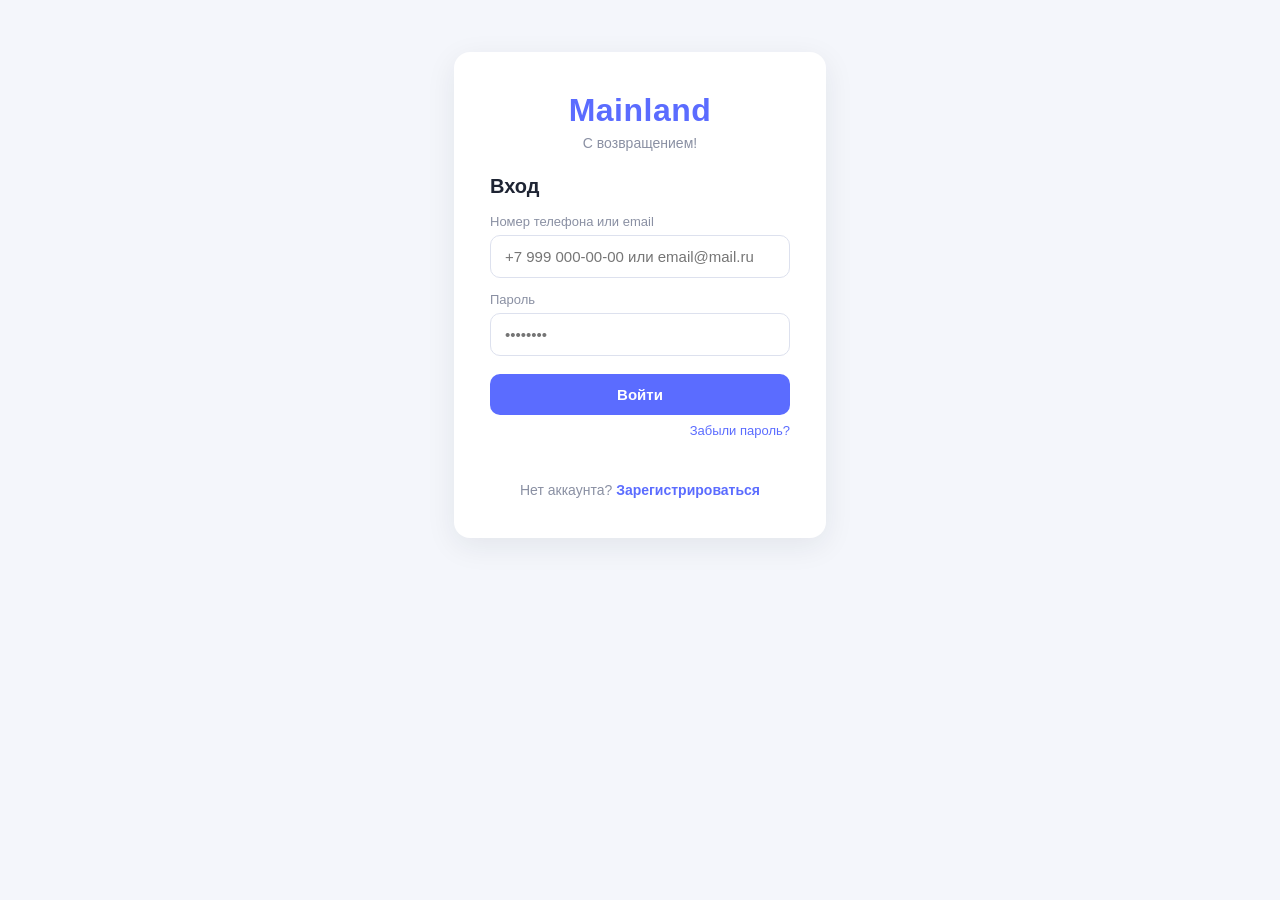
==== commit dec8ca58: "Add files via upload" ====
--- a/index.html
+++ b/index.html
@@ -250,12 +250,13 @@
 .v-dur { font-size:12px; opacity:.8; flex-shrink:0; }
 .vcircle-wrap { position:relative; display:inline-block; }
 .vcircle { width:200px; height:200px; border-radius:50%; object-fit:cover; display:block; cursor:pointer; border:3px solid var(--accent); }
+.vcircle.mirrored { transform: scaleX(-1); }
 
 /* ================= ОВЕРЛЕЙ ЗАПИСИ ================= */
 .rec-overlay { display:none; position:fixed; inset:0; background:rgba(0,0,0,.6); z-index:200; align-items:center; justify-content:center; padding:16px; }
 .rec-overlay.open { display:flex; }
 .rec-box { background:var(--card); border-radius:20px; padding:24px; text-align:center; display:flex; flex-direction:column; align-items:center; gap:14px; max-width:100%; }
-#rec-preview { width:200px; height:200px; border-radius:50%; object-fit:cover; border:4px solid var(--danger); max-width:70vw; max-height:70vw; }
+#rec-preview { width:200px; height:200px; border-radius:50%; object-fit:cover; border:4px solid var(--danger); max-width:70vw; max-height:70vw; transform: scaleX(-1); }
 .rec-timer { font-size:26px; font-weight:800; color:var(--danger); font-variant-numeric:tabular-nums; }
 .rec-timer::before { content:'● '; animation:blink 1s infinite; }
 @keyframes blink { 50% { opacity:.2; } }
@@ -318,6 +319,9 @@
 body[data-wallpaper="pattern"] .messages { background-image: url('data:image/svg+xml;utf8,<svg width="20" height="20" xmlns="http://www.w3.org/2000/svg"><circle cx="10" cy="10" r="1" fill="%23dde1ee" opacity="0.4"/></svg>'); }
 body.dark[data-wallpaper="pattern"] .messages { background-image: url('data:image/svg+xml;utf8,<svg width="20" height="20" xmlns="http://www.w3.org/2000/svg"><circle cx="10" cy="10" r="1" fill="%23343b55" opacity="0.5"/></svg>'); }
 
+/* Стили для select языка */
+select.lang-select { padding: 10px; border-radius: 10px; border: 1px solid var(--line); background: var(--card); color: var(--text); font-size: 15px; cursor: pointer; }
+
 @media (max-width: 480px) {
   .screen { padding:16px; }
   input, button, textarea, select { font-size:16px; }
@@ -360,40 +364,40 @@
 
 <!-- ============ МОДАЛКИ ============ -->
 <div class="modal-overlay" id="fwd-modal" onclick="if(event.target===this)closeForwardModal()">
-  <div class="modal"><h3>Переслать сообщение</h3><div class="list" id="fwd-list"></div><button class="modal-close" onclick="closeForwardModal()">Отмена</button></div>
+  <div class="modal"><h3 data-i18n="fwd_msg">Переслать сообщение</h3><div class="list" id="fwd-list"></div><button class="modal-close" onclick="closeForwardModal()" data-i18n="cancel">Отмена</button></div>
 </div>
 
 <div class="modal-overlay" id="del-modal" onclick="if(event.target===this)closeDeleteModal()">
   <div class="modal">
-    <h3>Удалить сообщение?</h3>
+    <h3 data-i18n="del_msg">Удалить сообщение?</h3>
     <div class="del-note" id="del-note"></div>
     <div class="del-opts">
-      <button class="del-all" id="del-all-btn" onclick="confirmDelete(true)">🗑 Удалить у всех</button>
-      <button class="del-me" id="del-me-btn" onclick="confirmDelete(false)">Удалить у себя</button>
-      <button class="modal-close" onclick="closeDeleteModal()">Отмена</button>
+      <button class="del-all" id="del-all-btn" onclick="confirmDelete(true)" data-i18n="del_for_all">🗑 Удалить у всех</button>
+      <button class="del-me" id="del-me-btn" onclick="confirmDelete(false)" data-i18n="del_for_me">Удалить у себя</button>
+      <button class="modal-close" onclick="closeDeleteModal()" data-i18n="cancel">Отмена</button>
     </div>
   </div>
 </div>
 
 <div class="modal-overlay" id="delchat-modal" onclick="if(event.target===this)closeChatDeleteModal()">
   <div class="modal">
-    <h3 id="dc-title">Удалить чат?</h3><div class="del-note" id="dc-note"></div>
+    <h3 id="dc-title" data-i18n="del_chat_title">Удалить чат?</h3><div class="del-note" id="dc-note"></div>
     <div class="del-opts">
-      <button class="del-all" id="dc-all-btn" onclick="deleteChatForAll()">🗑 Удалить у всех — чат исчезнет у обоих</button>
-      <button class="del-me" id="dc-me-btn" onclick="deleteChatForMe()">Удалить у себя</button>
-      <button class="modal-close" onclick="closeChatDeleteModal()">Отмена</button>
+      <button class="del-all" id="dc-all-btn" onclick="deleteChatForAll()" data-i18n="del_chat_all">🗑 Удалить у всех — чат исчезнет у обоих</button>
+      <button class="del-me" id="dc-me-btn" onclick="deleteChatForMe()" data-i18n="del_for_me">Удалить у себя</button>
+      <button class="modal-close" onclick="closeChatDeleteModal()" data-i18n="cancel">Отмена</button>
     </div>
   </div>
 </div>
 
 <div class="modal-overlay" id="newconvo-modal" onclick="if(event.target===this)this.classList.remove('open')">
   <div class="modal">
-    <h3 id="nc-title-h">Создать группу</h3>
-    <div class="modal-body"><label>Название</label><input id="nc-title" placeholder="Название группы" maxlength="60"></div>
-    <label class="check-row"><input type="checkbox" id="nc-private"><span>🔒 Приватный — скрыть из поиска</span></label>
+    <h3 id="nc-title-h" data-i18n="create_group">Создать группу</h3>
+    <div class="modal-body"><label data-i18n="title_label">Название</label><input id="nc-title" placeholder="Название..." maxlength="60"></div>
+    <label class="check-row"><input type="checkbox" id="nc-private"><span data-i18n="private_hint">🔒 Приватный — скрыть из поиска</span></label>
     <div class="del-opts" style="margin-top:8px;">
-      <button class="del-me" onclick="createConvo()">Создать</button>
-      <button class="modal-close" onclick="$('newconvo-modal').classList.remove('open')">Отмена</button>
+      <button class="del-me" onclick="createConvo()" data-i18n="create">Создать</button>
+      <button class="modal-close" onclick="$('newconvo-modal').classList.remove('open')" data-i18n="cancel">Отмена</button>
     </div>
   </div>
 </div>
@@ -402,102 +406,102 @@
   <div class="modal">
     <h3 id="join-title"></h3><div class="del-note" id="join-note"></div>
     <div class="del-opts" style="margin-top:8px;">
-      <button class="del-me" onclick="joinConvo()">Вступить</button>
-      <button class="modal-close" onclick="$('join-modal').classList.remove('open')">Отмена</button>
+      <button class="del-me" onclick="joinConvo()" data-i18n="join">Вступить</button>
+      <button class="modal-close" onclick="$('join-modal').classList.remove('open')" data-i18n="cancel">Отмена</button>
     </div>
   </div>
 </div>
 
 <div class="modal-overlay" id="member-modal" onclick="if(event.target===this)this.classList.remove('open')">
-  <div class="modal"><h3>Добавить участников</h3><div class="list" id="member-list"></div><button class="modal-close" onclick="$('member-modal').classList.remove('open')">Готово</button></div>
+  <div class="modal"><h3 data-i18n="add_members">Добавить участников</h3><div class="list" id="member-list"></div><button class="modal-close" onclick="$('member-modal').classList.remove('open')" data-i18n="done">Готово</button></div>
 </div>
 
 <div class="rec-overlay" id="rec-overlay">
   <div class="rec-box">
     <video id="rec-preview" autoplay muted playsinline></video>
     <div class="rec-timer" id="rec-timer">0:00</div>
-    <div class="set-note" id="rec-hint">Зажмите 🎤/🎥 — запись.</div>
+    <div class="set-note" id="rec-hint" data-i18n="rec_hint">Зажмите 🎤/🎥 — запись.</div>
     <div style="display:flex;gap:10px;">
-      <button class="rec-stop" onclick="stopRecording()">⏹ Отправить</button>
-      <button class="rec-cancel" onclick="cancelRecording()">✕ Отмена</button>
+      <button class="rec-stop" onclick="stopRecording()" data-i18n="send">⏹ Отправить</button>
+      <button class="rec-cancel" onclick="cancelRecording()" data-i18n="cancel">✕ Отмена</button>
     </div>
   </div>
 </div>
 
 <div class="modal-overlay" id="attach-modal" onclick="if(event.target===this)closeAttach()">
   <div class="modal">
-    <h3>Прикрепить</h3>
+    <h3 data-i18n="attach">Прикрепить</h3>
     <div class="attach-sheet">
-      <button onclick="$('file-input').click()"><span>🖼️</span>Медиа</button>
-      <button onclick="$('doc-input').click()"><span>📁</span>Файлы</button>
-      <button onclick="attachLocation()"><span>📍</span>Карта</button>
-      <button onclick="attachContact()"><span>👤</span>Контакт</button>
-      <button onclick="attachOther()"><span>✨</span>Другое</button>
-    </div>
-    <button class="modal-close" onclick="closeAttach()">Закрыть</button>
+      <button onclick="$('file-input').click()"><span>🖼️</span><span data-i18n="media">Медиа</span></button>
+      <button onclick="$('doc-input').click()"><span>📁</span><span data-i18n="files">Файлы</span></button>
+      <button onclick="attachLocation()"><span>📍</span><span data-i18n="location">Карта</span></button>
+      <button onclick="attachContact()"><span>👤</span><span data-i18n="contact">Контакт</span></button>
+      <button onclick="attachOther()"><span>✨</span><span data-i18n="other">Другое</span></button>
+    </div>
+    <button class="modal-close" onclick="closeAttach()" data-i18n="close">Закрыть</button>
   </div>
 </div>
 
 <div class="modal-overlay" id="send-modal">
   <div class="modal">
-    <h3>Отправка</h3>
+    <h3 data-i18n="sending">Отправка</h3>
     <div class="modal-body">
-      <button onclick="scheduleSend()">🗓 Отправить по расписанию</button>
-      <button class="ghost" onclick="silentSend()">🔕 Отправить бесшумно</button>
-      <button class="modal-close" onclick="closeSendModal()">Отмена</button>
+      <button onclick="scheduleSend()" data-i18n="schedule">🗓 Отправить по расписанию</button>
+      <button class="ghost" onclick="silentSend()" data-i18n="silent">🔕 Отправить бесшумно</button>
+      <button class="modal-close" onclick="closeSendModal()" data-i18n="cancel">Отмена</button>
     </div>
   </div>
 </div>
 
 <div class="modal-overlay" id="forgot-modal">
   <div class="modal">
-    <h3>Восстановление аккаунта</h3>
+    <h3 data-i18n="restore_acc">Восстановление аккаунта</h3>
     <div class="modal-body">
-      <p class="set-note">Подтвердите владение аккаунтом кодом.</p>
-      <label>Телефон или почта</label>
+      <p class="set-note" data-i18n="restore_note">Подтвердите владение аккаунтом кодом.</p>
+      <label data-i18n="phone_or_email">Телефон или почта</label>
       <input id="forgot-contact">
-      <button onclick="forgotSendCode()">Получить код</button>
-      <label>Код подтверждения</label>
+      <button onclick="forgotSendCode()" data-i18n="get_code">Получить код</button>
+      <label data-i18n="code">Код подтверждения</label>
       <input id="forgot-code" inputmode="numeric" maxlength="6">
-      <label>Новый пароль (от 8 символов)</label>
+      <label data-i18n="new_pass_8">Новый пароль (от 8 символов)</label>
       <input id="forgot-newpass" type="password">
-      <button onclick="forgotReset()">Подтвердить и сменить пароль</button>
+      <button onclick="forgotReset()" data-i18n="confirm_change">Подтвердить и сменить пароль</button>
       <div class="error" id="forgot-error"></div>
     </div>
-    <button class="modal-close" onclick="$('forgot-modal').classList.remove('open')">Закрыть</button>
+    <button class="modal-close" onclick="$('forgot-modal').classList.remove('open')" data-i18n="close">Закрыть</button>
   </div>
 </div>
 
 <div class="modal-overlay" id="support-modal">
   <div class="modal">
-    <h3>🛟 Техническая поддержка</h3>
+    <h3 data-i18n="support">🛟 Техническая поддержка</h3>
     <div class="modal-body">
-      <p>Обращения видны только вам.</p>
+      <p data-i18n="support_private">Обращения видны только вам.</p>
       <textarea id="support-text" rows="4" placeholder="Проблема или пожелание"></textarea>
-      <button onclick="sendSupport()">Отправить в чат поддержки</button>
-      <button class="ghost" onclick="openSupport()">Перейти в чат поддержки</button>
-    </div>
-    <button class="modal-close" onclick="$('support-modal').classList.remove('open')">Закрыть</button>
+      <button onclick="sendSupport()" data-i18n="send_to_support">Отправить в чат поддержки</button>
+      <button class="ghost" onclick="openSupport()" data-i18n="go_to_support">Перейти в чат поддержки</button>
+    </div>
+    <button class="modal-close" onclick="$('support-modal').classList.remove('open')" data-i18n="close">Закрыть</button>
   </div>
 </div>
 
 <div class="modal-overlay" id="caption-modal">
   <div class="modal">
-    <h3>Подпись к медиа (необязательно)</h3>
+    <h3 data-i18n="caption">Подпись к медиа (необязательно)</h3>
     <div id="selected-preview"></div>
     <div class="modal-body"><input id="caption-input" placeholder="Добавить сообщение..."></div>
-    <button onclick="sendSelectedMedia()">Отправить</button>
-    <button class="ghost" onclick="sendSelectedMedia(true)">Без подписи</button>
-    <button class="modal-close" onclick="$('caption-modal').classList.remove('open')">Отмена</button>
+    <button onclick="sendSelectedMedia()" data-i18n="send">Отправить</button>
+    <button class="ghost" onclick="sendSelectedMedia(true)" data-i18n="no_caption">Без подписи</button>
+    <button class="modal-close" onclick="$('caption-modal').classList.remove('open')" data-i18n="cancel">Отмена</button>
   </div>
 </div>
 
 <div class="modal-overlay" id="qr-modal" onclick="if(event.target===this)this.classList.remove('open')">
   <div class="modal" style="padding:18px;text-align:center;">
-    <h3 id="qr-title">QR-код</h3>
+    <h3 id="qr-title" data-i18n="qr">QR-код</h3>
     <div class="qr-wrap"><canvas id="qr-canvas" width="220" height="220"></canvas></div>
     <div class="set-note" id="qr-note"></div>
-    <button class="modal-close" onclick="$('qr-modal').classList.remove('open')">Закрыть</button>
+    <button class="modal-close" onclick="$('qr-modal').classList.remove('open')" data-i18n="close">Закрыть</button>
   </div>
 </div>
 
@@ -595,7 +599,7 @@
     <div class="tab" id="tab-contacts" onclick="switchTab('contacts')" data-i18n="contacts">👥 Контакты</div>
     <div class="tab" id="tab-search" onclick="switchTab('search')" data-i18n="search">🔍 Поиск</div>
   </div>
-  <div class="search-box" id="search-box-wrap"><input id="search-input" placeholder="Найти по нику, имени или номеру..." oninput="renderList()" data-i18n="search_placeholder"></div>
+  <div class="search-box" id="search-box-wrap"><input id="search-input" placeholder="Найти по нику..." oninput="renderList()" data-i18n-placeholder="search_placeholder"></div>
   <div class="create-row" id="create-row" style="display:none;">
     <button class="ghost" style="margin:0;" onclick="openCreate('group')" data-i18n="create_group">＋ Создать группу</button>
     <button class="ghost" style="margin:0;" onclick="openCreate('channel')" data-i18n="create_channel">＋ Создать канал</button>
@@ -620,7 +624,7 @@
     <button class="attach" onclick="openAttach()">📎</button>
     <button class="attach" id="btn-voice" title="Удерживайте для записи">🎤</button>
     <button class="attach" id="btn-video" title="Удерживайте для записи">🎥</button>
-    <input type="text" id="msg-input" placeholder="Сообщение..." oninput="handleTyping()" onkeydown="if(event.key==='Enter')sendMsg()" data-i18n="msg_placeholder">
+    <input type="text" id="msg-input" placeholder="Сообщение..." oninput="handleTyping()" onkeydown="if(event.key==='Enter')sendMsg()" data-i18n-placeholder="msg_placeholder">
     <button id="btn-send" onclick="sendMsg()">➤</button>
   </div>
 </div>
@@ -719,11 +723,16 @@
 
     <div class="set-section">
       <div class="set-title" data-i18n="language">🌐 Язык</div>
-      <div class="seg" id="seg-lang">
-        <button data-v="ru" onclick="setLanguage('ru')">🇷🇺 Русский</button>
-        <button data-v="en" onclick="setLanguage('en')">🇬🇧 English</button>
-        <button data-v="es" onclick="setLanguage('es')">🇪🇸 Español</button>
-      </div>
+      <select id="select-lang" class="lang-select" onchange="setLanguage(this.value)">
+        <option value="ru">🇷🇺 Русский</option>
+        <option value="en">🇬🇧 English</option>
+        <option value="es">🇪🇸 Español</option>
+        <option value="fr">🇫🇷 Français</option>
+        <option value="de">🇩🇪 Deutsch</option>
+        <option value="zh">🇨🇳 中文</option>
+        <option value="ar">🇸🇦 العربية</option>
+        <option value="tr">🇹🇷 Türkçe</option>
+      </select>
     </div>
 
     <div class="set-section">
@@ -763,13 +772,13 @@
    ============================================================ */
 const TRANSLATIONS = {
   ru: {
-    welcome_back:"С возвращением!", login:"Вход", phone_or_email:"Номер телефона или электронная почта", password:"Пароль", login_btn:"Войти", forgot_pass:"Забыли пароль?", no_account:"Нет аккаунта?", register:"Зарегистрироваться",
+    welcome_back:"С возвращением!", login:"Вход", phone_or_email:"Номер телефона или email", password:"Пароль", login_btn:"Войти", forgot_pass:"Забыли пароль?", no_account:"Нет аккаунта?", register:"Зарегистрироваться",
     step1:"Шаг 1 из 3", your_phone:"Ваш номер или почта", phone_or_email_req:"Номер телефона (обязательно) или почта", send_code:"Отправить код", have_account:"Уже есть аккаунт?",
     step2:"Шаг 2 из 3", enter_code:"Введите код", code_sent_to:"Код отправлен на", demo_code:"Демо-код:", code:"Код подтверждения", confirm:"Подтвердить", resend_code:"Отправить код повторно",
     step3:"Шаг 3 из 3", almost_done:"Почти готово", nickname:"Никнейм (уникальный)", name:"Ваше имя", create_pass:"Придумайте пароль (мин. 6 символов)", repeat_pass:"Повторите пароль", create_acc:"Создать аккаунт",
     my_profile:"👤 Мой профиль / QR", settings:"⚙️ Настройки", support:"🛟 Техническая поддержка", logout:"↪ Выйти",
     chats:"💬 Чаты", contacts:"👥 Контакты", search:"🔍 Поиск", search_placeholder:"Найти по нику, имени или номеру...", create_group:"＋ Создать группу", create_channel:"＋ Создать канал",
-    msg_placeholder:"Сообщение...",
+    msg_placeholder:"Сообщение...", cancel:"Отмена", close:"Закрыть", create:"Создать", join:"Вступить", done:"Готово", send:"Отправить", confirm_change:"Подтвердить и сменить пароль",
     profile:"👤 Профиль", avatar_hint:"Нажмите на фото,<br>чтобы сменить аватарку", about:"О себе", save_profile:"Сохранить профиль",
     contact:"📱 Контакт", current:"Текущий:", new_contact:"Новый номер или email",
     security:"🔒 Безопасность", cur_pass:"Текущий пароль", new_pass:"Новый пароль", repeat_new_pass:"Повторите новый пароль", change_pass:"Сменить пароль",
@@ -779,7 +788,14 @@
     data_memory:"📁 Данные и память", autoload:"Автозагрузка медиа", never:"Никогда", wifi:"По Wi-Fi", always:"Всегда", click_open:"🔍 Открывать фото при нажатии",
     language:"🌐 Язык", open_support:"Открыть чат поддержки", write_ticket:"Написать обращение",
     account:"⚙️ Аккаунт", delete_acc_note:"После удаления аккаунт можно восстановить в течение <b>5 дней</b>, войдя снова.", delete_acc:"🗑 Удалить аккаунт",
-    media:"🖼 Медиа", voice:"🎤 Голосовые", files:"📁 Файлы", links:"🔗 Ссылки", open_chat:"💬 Открыть чат"
+    media:"🖼 Медиа", voice:"🎤 Голосовые", files:"📁 Файлы", links:"🔗 Ссылки", open_chat:"💬 Открыть чат",
+    fwd_msg:"Переслать сообщение", del_msg:"Удалить сообщение?", del_for_all:"🗑 Удалить у всех", del_for_me:"Удалить у себя", del_chat_title:"Удалить чат?", del_chat_all:"🗑 Удалить у всех — чат исчезнет у обоих",
+    title_label:"Название", private_hint:"🔒 Приватный — скрыть из поиска", add_members:"Добавить участников",
+    rec_hint:"Зажмите 🎤/🎥 — запись.", attach:"Прикрепить", location:"Карта", other:"Другое",
+    sending:"Отправка", schedule:"🗓 Отправить по расписанию", silent:"🔕 Отправить бесшумно",
+    restore_acc:"Восстановление аккаунта", restore_note:"Подтвердите владение аккаунтом кодом.", get_code:"Получить код", new_pass_8:"Новый пароль (от 8 символов)",
+    support_private:"Обращения видны только вам.", send_to_support:"Отправить в чат поддержки", go_to_support:"Перейти в чат поддержки",
+    caption:"Подпись к медиа (необязательно)", no_caption:"Без подписи", qr:"QR-код"
   },
   en: {
     welcome_back:"Welcome back!", login:"Log in", phone_or_email:"Phone number or email", password:"Password", login_btn:"Log in", forgot_pass:"Forgot password?", no_account:"No account?", register:"Register",
@@ -788,7 +804,7 @@
     step3:"Step 3 of 3", almost_done:"Almost done", nickname:"Nickname (unique)", name:"Your name", create_pass:"Create password (min. 6 chars)", repeat_pass:"Repeat password", create_acc:"Create account",
     my_profile:"👤 My profile / QR", settings:"⚙️ Settings", support:"🛟 Tech Support", logout:"↪ Log out",
     chats:"💬 Chats", contacts:"👥 Contacts", search:"🔍 Search", search_placeholder:"Search by nick, name or phone...", create_group:"＋ Create group", create_channel:"＋ Create channel",
-    msg_placeholder:"Message...",
+    msg_placeholder:"Message...", cancel:"Cancel", close:"Close", create:"Create", join:"Join", done:"Done", send:"Send", confirm_change:"Confirm and change password",
     profile:"👤 Profile", avatar_hint:"Click on photo<br>to change avatar", about:"About me", save_profile:"Save profile",
     contact:"📱 Contact", current:"Current:", new_contact:"New phone or email",
     security:"🔒 Security", cur_pass:"Current password", new_pass:"New password", repeat_new_pass:"Repeat new password", change_pass:"Change password",
@@ -798,7 +814,14 @@
     data_memory:"📁 Data & Storage", autoload:"Media auto-download", never:"Never", wifi:"Wi-Fi only", always:"Always", click_open:"🔍 Open photo on click",
     language:"🌐 Language", open_support:"Open support chat", write_ticket:"Write a ticket",
     account:"⚙️ Account", delete_acc_note:"After deletion, you can restore your account within <b>5 days</b> by logging in again.", delete_acc:"🗑 Delete account",
-    media:"🖼 Media", voice:"🎤 Voice", files:"📁 Files", links:"🔗 Links", open_chat:"💬 Open chat"
+    media:"🖼 Media", voice:"🎤 Voice", files:"📁 Files", links:"🔗 Links", open_chat:"💬 Open chat",
+    fwd_msg:"Forward message", del_msg:"Delete message?", del_for_all:"🗑 Delete for everyone", del_for_me:"Delete for me", del_chat_title:"Delete chat?", del_chat_all:"🗑 Delete for everyone — chat disappears for both",
+    title_label:"Title", private_hint:"🔒 Private — hide from search", add_members:"Add members",
+    rec_hint:"Hold 🎤/🎥 to record.", attach:"Attach", location:"Location", other:"Other",
+    sending:"Sending", schedule:"🗓 Schedule send", silent:"🔕 Send silently",
+    restore_acc:"Account recovery", restore_note:"Confirm account ownership with a code.", get_code:"Get code", new_pass_8:"New password (min. 8 chars)",
+    support_private:"Tickets are visible only to you.", send_to_support:"Send to support chat", go_to_support:"Go to support chat",
+    caption:"Media caption (optional)", no_caption:"No caption", qr:"QR Code"
   },
   es: {
     welcome_back:"¡Bienvenido de nuevo!", login:"Iniciar sesión", phone_or_email:"Teléfono o correo", password:"Contraseña", login_btn:"Entrar", forgot_pass:"¿Olvidaste tu contraseña?", no_account:"¿No tienes cuenta?", register:"Registrarse",
@@ -807,7 +830,7 @@
     step3:"Paso 3 de 3", almost_done:"Casi listo", nickname:"Apodo (único)", name:"Tu nombre", create_pass:"Crea contraseña (mín. 6)", repeat_pass:"Repite contraseña", create_acc:"Crear cuenta",
     my_profile:"👤 Mi perfil / QR", settings:"⚙️ Ajustes", support:"🛟 Soporte", logout:"↪ Salir",
     chats:"💬 Chats", contacts:"👥 Contactos", search:"🔍 Buscar", search_placeholder:"Buscar por apodo, nombre o teléfono...", create_group:"＋ Crear grupo", create_channel:"＋ Crear canal",
-    msg_placeholder:"Mensaje...",
+    msg_placeholder:"Mensaje...", cancel:"Cancelar", close:"Cerrar", create:"Crear", join:"Unirse", done:"Listo", send:"Enviar", confirm_change:"Confirmar y cambiar contraseña",
     profile:"👤 Perfil", avatar_hint:"Haz clic en la foto<br>para cambiarla", about:"Sobre mí", save_profile:"Guardar perfil",
     contact:"📱 Contacto", current:"Actual:", new_contact:"Nuevo teléfono o correo",
     security:"🔒 Seguridad", cur_pass:"Contraseña actual", new_pass:"Nueva contraseña", repeat_new_pass:"Repite nueva contraseña", change_pass:"Cambiar contraseña",
@@ -817,34 +840,172 @@
     data_memory:"📁 Datos y almacenamiento", autoload:"Descarga automática", never:"Nunca", wifi:"Solo Wi-Fi", always:"Siempre", click_open:"🔍 Abrir foto al hacer clic",
     language:"🌐 Idioma", open_support:"Abrir chat de soporte", write_ticket:"Escribir ticket",
     account:"⚙️ Cuenta", delete_acc_note:"Después de eliminar, puedes restaurar tu cuenta en <b>5 días</b> iniciando sesión.", delete_acc:"🗑 Eliminar cuenta",
-    media:"🖼 Multimedia", voice:"🎤 Voz", files:"📁 Archivos", links:"🔗 Enlaces", open_chat:"💬 Abrir chat"
+    media:"🖼 Multimedia", voice:"🎤 Voz", files:"📁 Archivos", links:"🔗 Enlaces", open_chat:"💬 Abrir chat",
+    fwd_msg:"Reenviar mensaje", del_msg:"¿Eliminar mensaje?", del_for_all:"🗑 Eliminar para todos", del_for_me:"Eliminar para mí", del_chat_title:"¿Eliminar chat?", del_chat_all:"🗑 Eliminar para todos — el chat desaparece para ambos",
+    title_label:"Título", private_hint:"🔒 Privado — ocultar de la búsqueda", add_members:"Añadir miembros",
+    rec_hint:"Mantén 🎤/🎥 para grabar.", attach:"Adjuntar", location:"Ubicación", other:"Otro",
+    sending:"Enviando", schedule:"🗓 Programar envío", silent:"🔕 Enviar en silencio",
+    restore_acc:"Recuperación de cuenta", restore_note:"Confirma la propiedad de la cuenta con un código.", get_code:"Obtener código", new_pass_8:"Nueva contraseña (mín. 8)",
+    support_private:"Los tickets son visibles solo para ti.", send_to_support:"Enviar al chat de soporte", go_to_support:"Ir al chat de soporte",
+    caption:"Leyenda del archivo (opcional)", no_caption:"Sin leyenda", qr:"Código QR"
+  },
+  fr: {
+    welcome_back:"Bon retour !", login:"Se connecter", phone_or_email:"Téléphone ou e-mail", password:"Mot de passe", login_btn:"Entrer", forgot_pass:"Mot de passe oublié ?", no_account:"Pas de compte ?", register:"S'inscrire",
+    step1:"Étape 1 sur 3", your_phone:"Votre téléphone ou e-mail", phone_or_email_req:"Téléphone (obligatoire) ou e-mail", send_code:"Envoyer le code", have_account:"Déjà un compte ?",
+    step2:"Étape 2 sur 3", enter_code:"Entrez le code", code_sent_to:"Code envoyé à", demo_code:"Code démo :", code:"Code de vérification", confirm:"Confirmer", resend_code:"Renvoyer le code",
+    step3:"Étape 3 sur 3", almost_done:"Presque fini", nickname:"Pseudo (unique)", name:"Votre nom", create_pass:"Créez un mot de passe (min. 6)", repeat_pass:"Répétez le mot de passe", create_acc:"Créer un compte",
+    my_profile:"👤 Mon profil / QR", settings:"⚙️ Paramètres", support:"🛟 Support", logout:"↪ Déconnexion",
+    chats:"💬 Discussions", contacts:"👥 Contacts", search:"🔍 Recherche", search_placeholder:"Rechercher par pseudo, nom...", create_group:"＋ Créer un groupe", create_channel:"＋ Créer une chaîne",
+    msg_placeholder:"Message...", cancel:"Annuler", close:"Fermer", create:"Créer", join:"Rejoindre", done:"Terminé", send:"Envoyer", confirm_change:"Confirmer et changer",
+    profile:"👤 Profil", avatar_hint:"Cliquez sur la photo<br>pour la changer", about:"À propos", save_profile:"Enregistrer",
+    contact:"📱 Contact", current:"Actuel :", new_contact:"Nouveau téléphone ou e-mail",
+    security:"🔒 Sécurité", cur_pass:"Mot de passe actuel", new_pass:"Nouveau mot de passe", repeat_new_pass:"Répétez le nouveau", change_pass:"Changer",
+    privacy:"🔐 Confidentialité", who_find:"Qui peut me trouver", who_lastseen:"Qui voit 'vu(e) récemment'", who_groups:"Qui peut m'ajouter aux groupes", all:"Tout le monde", none:"Personne",
+    appearance:"💬 Apparence", font_size:"Taille de police", small:"Petit", medium:"Moyen", large:"Grand", wallpaper:"Fond d'écran", default:"Par défaut", dark:"Sombre", pattern:"Motif",
+    notifications:"🔔 Notifications", sound_notif:"🔊 Son", browser_notif:"🖥 Notifications navigateur", dark_theme:"🌙 Thème sombre", encryption:"🔐 Chiffrement",
+    data_memory:"📁 Données", autoload:"Téléchargement auto", never:"Jamais", wifi:"Wi-Fi", always:"Toujours", click_open:"🔍 Ouvrir la photo au clic",
+    language:"🌐 Langue", open_support:"Ouvrir le support", write_ticket:"Écrire un ticket",
+    account:"⚙️ Compte", delete_acc_note:"Vous pouvez restaurer votre compte sous <b>5 jours</b> en vous reconnectant.", delete_acc:"🗑 Supprimer le compte",
+    media:"🖼 Médias", voice:"🎤 Vocaux", files:"📁 Fichiers", links:"🔗 Liens", open_chat:"💬 Ouvrir la discussion",
+    fwd_msg:"Transférer", del_msg:"Supprimer ?", del_for_all:"🗑 Pour tout le monde", del_for_me:"Pour moi", del_chat_title:"Supprimer la discussion ?", del_chat_all:"🗑 Pour tout le monde — disparaît pour les deux",
+    title_label:"Titre", private_hint:"🔒 Privé — masquer", add_members:"Ajouter des membres",
+    rec_hint:"Maintenez 🎤/🎥 pour enregistrer.", attach:"Joindre", location:"Lieu", other:"Autre",
+    sending:"Envoi", schedule:"🗓 Planifier", silent:"🔕 Envoyer en silence",
+    restore_acc:"Récupération", restore_note:"Confirmez avec un code.", get_code:"Obtenir le code", new_pass_8:"Nouveau mot de passe (min. 8)",
+    support_private:"Visible uniquement par vous.", send_to_support:"Envoyer au support", go_to_support:"Aller au support",
+    caption:"Légende (optionnel)", no_caption:"Sans légende", qr:"Code QR"
+  },
+  de: {
+    welcome_back:"Willkommen zurück!", login:"Anmelden", phone_or_email:"Telefon oder E-Mail", password:"Passwort", login_btn:"Anmelden", forgot_pass:"Passwort vergessen?", no_account:"Kein Konto?", register:"Registrieren",
+    step1:"Schritt 1 von 3", your_phone:"Ihre Telefonnummer oder E-Mail", phone_or_email_req:"Telefon (erforderlich) oder E-Mail", send_code:"Code senden", have_account:"Bereits ein Konto?",
+    step2:"Schritt 2 von 3", enter_code:"Code eingeben", code_sent_to:"Code gesendet an", demo_code:"Demo-Code:", code:"Bestätigungscode", confirm:"Bestätigen", resend_code:"Code erneut senden",
+    step3:"Schritt 3 von 3", almost_done:"Fast fertig", nickname:"Spitzname (einzigartig)", name:"Ihr Name", create_pass:"Passwort erstellen (min. 6)", repeat_pass:"Passwort wiederholen", create_acc:"Konto erstellen",
+    my_profile:"👤 Mein Profil / QR", settings:"⚙️ Einstellungen", support:"🛟 Support", logout:"↪ Abmelden",
+    chats:"💬 Chats", contacts:"👥 Kontakte", search:"🔍 Suche", search_placeholder:"Nach Name suchen...", create_group:"＋ Gruppe erstellen", create_channel:"＋ Kanal erstellen",
+    msg_placeholder:"Nachricht...", cancel:"Abbrechen", close:"Schließen", create:"Erstellen", join:"Beitreten", done:"Fertig", send:"Senden", confirm_change:"Bestätigen und ändern",
+    profile:"👤 Profil", avatar_hint:"Klicken Sie auf das Foto<br>um es zu ändern", about:"Über mich", save_profile:"Profil speichern",
+    contact:"📱 Kontakt", current:"Aktuell:", new_contact:"Neue Telefonnummer oder E-Mail",
+    security:"🔒 Sicherheit", cur_pass:"Aktuelles Passwort", new_pass:"Neues Passwort", repeat_new_pass:"Neues Passwort wiederholen", change_pass:"Passwort ändern",
+    privacy:"🔐 Datenschutz", who_find:"Wer kann mich finden", who_lastseen:"Wer sieht 'zuletzt online'", who_groups:"Wer kann mich zu Gruppen hinzufügen", all:"Alle", none:"Niemand",
+    appearance:"💬 Chat-Design", font_size:"Schriftgröße", small:"Klein", medium:"Mittel", large:"Groß", wallpaper:"Hintergrund", default:"Standard", dark:"Dunkel", pattern:"Muster",
+    notifications:"🔔 Benachrichtigungen", sound_notif:"🔊 Ton", browser_notif:"🖥 Browser-Benachrichtigungen", dark_theme:"🌙 Dunkles Design", encryption:"🔐 Verschlüsselung",
+    data_memory:"📁 Daten & Speicher", autoload:"Auto-Download", never:"Nie", wifi:"Nur WLAN", always:"Immer", click_open:"🔍 Foto beim Klicken öffnen",
+    language:"🌐 Sprache", open_support:"Support-Chat öffnen", write_ticket:"Ticket schreiben",
+    account:"⚙️ Konto", delete_acc_note:"Sie können Ihr Konto innerhalb von <b>5 Tagen</b> wiederherstellen.", delete_acc:"🗑 Konto löschen",
+    media:"🖼 Medien", voice:"🎤 Sprachnachrichten", files:"📁 Dateien", links:"🔗 Links", open_chat:"💬 Chat öffnen",
+    fwd_msg:"Weiterleiten", del_msg:"Löschen?", del_for_all:"🗑 Für alle löschen", del_for_me:"Für mich löschen", del_chat_title:"Chat löschen?", del_chat_all:"🗑 Für alle löschen — Chat verschwindet für beide",
+    title_label:"Titel", private_hint:"🔒 Privat — aus Suche ausblenden", add_members:"Mitglieder hinzufügen",
+    rec_hint:"Halten Sie 🎤/🎥 zum Aufnehmen.", attach:"Anhängen", location:"Standort", other:"Andere",
+    sending:"Senden", schedule:"🗓 Zeitgesteuert senden", silent:"🔕 Lautlos senden",
+    restore_acc:"Kontowiederherstellung", restore_note:"Bestätigen Sie mit einem Code.", get_code:"Code anfordern", new_pass_8:"Neues Passwort (min. 8)",
+    support_private:"Nur für Sie sichtbar.", send_to_support:"An Support senden", go_to_support:"Zum Support-Chat",
+    caption:"Bildunterschrift (optional)", no_caption:"Ohne Beschriftung", qr:"QR-Code"
+  },
+  zh: {
+    welcome_back:"欢迎回来！", login:"登录", phone_or_email:"电话或邮箱", password:"密码", login_btn:"登录", forgot_pass:"忘记密码？", no_account:"没有账号？", register:"注册",
+    step1:"第 1 步，共 3 步", your_phone:"您的电话或邮箱", phone_or_email_req:"电话号码（必填）或邮箱", send_code:"发送验证码", have_account:"已有账号？",
+    step2:"第 2 步，共 3 步", enter_code:"输入验证码", code_sent_to:"验证码已发送至", demo_code:"演示验证码：", code:"验证码", confirm:"确认", resend_code:"重新发送",
+    step3:"第 3 步，共 3 步", almost_done:"快完成了", nickname:"昵称（唯一）", name:"您的名字", create_pass:"创建密码（至少6位）", repeat_pass:"重复密码", create_acc:"创建账号",
+    my_profile:"👤 我的主页 / 二维码", settings:"⚙️ 设置", support:"🛟 技术支持", logout:"↪ 退出",
+    chats:"💬 聊天", contacts:"👥 联系人", search:"🔍 搜索", search_placeholder:"搜索昵称、名字...", create_group:"＋ 创建群组", create_channel:"＋ 创建频道",
+    msg_placeholder:"消息...", cancel:"取消", close:"关闭", create:"创建", join:"加入", done:"完成", send:"发送", confirm_change:"确认并修改",
+    profile:"👤 个人资料", avatar_hint:"点击照片<br>更换头像", about:"关于我", save_profile:"保存资料",
+    contact:"📱 联系方式", current:"当前：", new_contact:"新电话或邮箱",
+    security:"🔒 安全", cur_pass:"当前密码", new_pass:"新密码", repeat_new_pass:"重复新密码", change_pass:"修改密码",
+    privacy:"🔐 隐私", who_find:"谁可以找到我", who_lastseen:"谁可以看到最后上线时间", who_groups:"谁可以添加我到群组", all:"所有人", none:"没有人",
+    appearance:"💬 聊天外观", font_size:"字体大小", small:"小", medium:"中", large:"大", wallpaper:"聊天背景", default:"默认", dark:"深色", pattern:"图案",
+    notifications:"🔔 通知与外观", sound_notif:"🔊 通知音", browser_notif:"🖥 浏览器通知", dark_theme:"🌙 深色主题", encryption:"🔐 数据加密",
+    data_memory:"📁 数据与存储", autoload:"媒体自动下载", never:"从不", wifi:"仅 Wi-Fi", always:"总是", click_open:"🔍 点击打开照片",
+    language:"🌐 语言", open_support:"打开支持聊天", write_ticket:"写工单",
+    account:"⚙️ 账号", delete_acc_note:"删除后，您可以在 <b>5 天</b>内重新登录恢复账号。", delete_acc:"🗑 删除账号",
+    media:"🖼 媒体", voice:"🎤 语音", files:"📁 文件", links:"🔗 链接", open_chat:"💬 打开聊天",
+    fwd_msg:"转发消息", del_msg:"删除消息？", del_for_all:"🗑 为所有人删除", del_for_me:"为我删除", del_chat_title:"删除聊天？", del_chat_all:"🗑 为所有人删除 — 双方聊天都会消失",
+    title_label:"标题", private_hint:"🔒 私密 — 从搜索中隐藏", add_members:"添加成员",
+    rec_hint:"按住 🎤/🎥 录音。", attach:"附件", location:"位置", other:"其他",
+    sending:"发送中", schedule:"🗓 定时发送", silent:"🔕 静音发送",
+    restore_acc:"账号恢复", restore_note:"使用验证码确认账号所有权。", get_code:"获取验证码", new_pass_8:"新密码（至少8位）",
+    support_private:"仅您可见。", send_to_support:"发送至支持聊天", go_to_support:"前往支持聊天",
+    caption:"媒体说明（可选）", no_caption:"无说明", qr:"二维码"
+  },
+  ar: {
+    welcome_back:"مرحبًا بعودتك!", login:"تسجيل الدخول", phone_or_email:"الهاتف أو البريد الإلكتروني", password:"كلمة المرور", login_btn:"دخول", forgot_pass:"هل نسيت كلمة المرور؟", no_account:"ليس لديك حساب؟", register:"تسجيل",
+    step1:"الخطوة 1 من 3", your_phone:"هاتفك أو بريدك", phone_or_email_req:"رقم الهاتف (مطلوب) أو البريد", send_code:"إرسال الرمز", have_account:"لديك حساب بالفعل؟",
+    step2:"الخطوة 2 من 3", enter_code:"أدخل الرمز", code_sent_to:"تم إرسال الرمز إلى", demo_code:"رمز تجريبي:", code:"رمز التحقق", confirm:"تأكيد", resend_code:"إعادة إرسال",
+    step3:"الخطوة 3 من 3", almost_done:"أوشكنا على الانتهاء", nickname:"الاسم المستعار (فريد)", name:"اسمك", create_pass:"إنشاء كلمة مرور (6 أحرف على الأقل)", repeat_pass:"تأكيد كلمة المرور", create_acc:"إنشاء حساب",
+    my_profile:"👤 ملفي / رمز QR", settings:"⚙️ الإعدادات", support:"🛟 الدعم الفني", logout:"↪ تسجيل الخروج",
+    chats:"💬 الدردشات", contacts:"👥 جهات الاتصال", search:"🔍 بحث", search_placeholder:"البحث بالاسم أو الهاتف...", create_group:"＋ إنشاء مجموعة", create_channel:"＋ إنشاء قناة",
+    msg_placeholder:"رسالة...", cancel:"إلغاء", close:"إغلاق", create:"إنشاء", join:"انضمام", done:"تم", send:"إرسال", confirm_change:"تأكيد وتغيير",
+    profile:"👤 الملف الشخصي", avatar_hint:"انقر على الصورة<br>لتغييرها", about:"عني", save_profile:"حفظ الملف",
+    contact:"📱 جهة الاتصال", current:"الحالي:", new_contact:"هاتف أو بريد جديد",
+    security:"🔒 الأمان", cur_pass:"كلمة المرور الحالية", new_pass:"كلمة المرور الجديدة", repeat_new_pass:"تأكيد كلمة المرور", change_pass:"تغيير كلمة المرور",
+    privacy:"🔐 الخصوصية", who_find:"من يمكنه إيجادي", who_lastseen:"من يرى آخر ظهور", who_groups:"من يمكنه إضافتي للمجموعات", all:"الجميع", none:"لا أحد",
+    appearance:"💬 مظهر الدردشة", font_size:"حجم الخط", small:"صغير", medium:"متوسط", large:"كبير", wallpaper:"خلفية الدردشة", default:"افتراضي", dark:"داكن", pattern:"نمط",
+    notifications:"🔔 الإشعارات والمظهر", sound_notif:"🔊 صوت الإشعارات", browser_notif:"🖥 إشعارات المتصفح", dark_theme:"🌙 الوضع الداكن", encryption:"🔐 تشفير البيانات",
+    data_memory:"📁 البيانات والذاكرة", autoload:"تنزيل الوسائط تلقائيًا", never:"أبدًا", wifi:"Wi-Fi فقط", always:"دائمًا", click_open:"🔍 فتح الصورة عند النقر",
+    language:"🌐 اللغة", open_support:"فتح دردشة الدعم", write_ticket:"كتابة تذكرة",
+    account:"⚙️ الحساب", delete_acc_note:"يمكنك استعادة حسابك خلال <b>5 أيام</b> بتسجيل الدخول مجددًا.", delete_acc:"🗑 حذف الحساب",
+    media:"🖼 وسائط", voice:"🎤 صوتيات", files:"📁 ملفات", links:"🔗 روابط", open_chat:"💬 فتح الدردشة",
+    fwd_msg:"إعادة توجيه", del_msg:"حذف الرسالة؟", del_for_all:"🗑 حذف للجميع", del_for_me:"حذف لي", del_chat_title:"حذف الدردشة؟", del_chat_all:"🗑 حذف للجميع — تختفي الدردشة للطرفين",
+    title_label:"العنوان", private_hint:"🔒 خاص — إخفاء من البحث", add_members:"إضافة أعضاء",
+    rec_hint:"استمر بالضغط على 🎤/🎥 للتسجيل.", attach:"إرفاق", location:"الموقع", other:"أخرى",
+    sending:"جاري الإرسال", schedule:"🗓 جدولة الإرسال", silent:"🔕 إرسال صامت",
+    restore_acc:"استعادة الحساب", restore_note:"أكد ملكية الحساب برمز.", get_code:"الحصول على رمز", new_pass_8:"كلمة مرور جديدة (8 أحرف على الأقل)",
+    support_private:"مرئية لك فقط.", send_to_support:"إرسال إلى الدعم", go_to_support:"الذهاب إلى الدعم",
+    caption:"تعليق الوسائط (اختياري)", no_caption:"بدون تعليق", qr:"رمز QR"
+  },
+  tr: {
+    welcome_back:"Tekrar hoş geldiniz!", login:"Giriş yap", phone_or_email:"Telefon veya e-posta", password:"Şifre", login_btn:"Giriş", forgot_pass:"Şifrenizi mi unuttunuz?", no_account:"Hesabınız yok mu?", register:"Kayıt ol",
+    step1:"1. Adım / 3", your_phone:"Telefon veya e-posta", phone_or_email_req:"Telefon numarası (zorunlu) veya e-posta", send_code:"Kod gönder", have_account:"Zaten hesabınız var mı?",
+    step2:"2. Adım / 3", enter_code:"Kodu girin", code_sent_to:"Kod şuraya gönderildi:", demo_code:"Demo kodu:", code:"Doğrulama kodu", confirm:"Onayla", resend_code:"Kodu tekrar gönder",
+    step3:"3. Adım / 3", almost_done:"Neredeyse bitti", nickname:"Takma ad (benzersiz)", name:"Adınız", create_pass:"Şifre oluşturun (min. 6 karakter)", repeat_pass:"Şifreyi tekrarla", create_acc:"Hesap oluştur",
+    my_profile:"👤 Profilim / QR", settings:"⚙️ Ayarlar", support:"🛟 Destek", logout:"↪ Çıkış yap",
+    chats:"💬 Sohbetler", contacts:"👥 Kişiler", search:"🔍 Ara", search_placeholder:"İsim veya telefonla ara...", create_group:"＋ Grup oluştur", create_channel:"＋ Kanal oluştur",
+    msg_placeholder:"Mesaj...", cancel:"İptal", close:"Kapat", create:"Oluştur", join:"Katıl", done:"Tamam", send:"Gönder", confirm_change:"Onayla ve değiştir",
+    profile:"👤 Profil", avatar_hint:"Fotoğrafa tıklayarak<br>değiştirin", about:"Hakkımda", save_profile:"Profili kaydet",
+    contact:"📱 İletişim", current:"Mevcut:", new_contact:"Yeni telefon veya e-posta",
+    security:"🔒 Güvenlik", cur_pass:"Mevcut şifre", new_pass:"Yeni şifre", repeat_new_pass:"Yeni şifreyi tekrarla", change_pass:"Şifre değiştir",
+    privacy:"🔐 Gizlilik", who_find:"Beni kimler bulabilir", who_lastseen:"Son görülmeyi kimler görür", who_groups:"Beni gruplara kimler ekleyebilir", all:"Herkes", none:"Hiç kimse",
+    appearance:"💬 Sohbet Görünümü", font_size:"Yazı boyutu", small:"Küçük", medium:"Orta", large:"Büyük", wallpaper:"Sohbet duvar kağıdı", default:"Varsayılan", dark:"Koyu", pattern:"Desen",
+    notifications:"🔔 Bildirimler ve Görünüm", sound_notif:"🔊 Bildirim sesi", browser_notif:"🖥 Tarayıcı bildirimleri", dark_theme:"🌙 Karanlık tema", encryption:"🔐 Veri şifreleme",
+    data_memory:"📁 Veri ve Depolama", autoload:"Medya otomatik indirme", never:"Asla", wifi:"Sadece Wi-Fi", always:"Her zaman", click_open:"🔍 Tıklayınca fotoğrafı aç",
+    language:"🌐 Dil", open_support:"Destek sohbetini aç", write_ticket:"Talep yaz",
+    account:"⚙️ Hesap", delete_acc_note:"Hesabınızı <b>5 gün</b> içinde tekrar giriş yaparak kurtarabilirsiniz.", delete_acc:"🗑 Hesabı sil",
+    media:"🖼 Medya", voice:"🎤 Sesli", files:"📁 Dosyalar", links:"🔗 Bağlantılar", open_chat:"💬 Sohbeti aç",
+    fwd_msg:"İlet", del_msg:"Mesaj silinsin mi?", del_for_all:"🗑 Herkesten sil", del_for_me:"Benden sil", del_chat_title:"Sohbet silinsin mi?", del_chat_all:"🗑 Herkesten sil — sohbet her ikisinden de kaybolur",
+    title_label:"Başlık", private_hint:"🔒 Gizli — aramadan gizle", add_members:"Üye ekle",
+    rec_hint:"Kaydetmek için 🎤/🎥 basılı tutun.", attach:"Ekle", location:"Konum", other:"Diğer",
+    sending:"Gönderiliyor", schedule:"🗓 Zamanlanmış gönderim", silent:"🔕 Sessiz gönder",
+    restore_acc:"Hesap kurtarma", restore_note:"Bir kod ile hesap sahipliğini doğrulayın.", get_code:"Kod al", new_pass_8:"Yeni şifre (min. 8 karakter)",
+    support_private:"Sadece sizin görebileceğiniz.", send_to_support:"Desteğe gönder", go_to_support:"Destek sohbetine git",
+    caption:"Medya açıklaması (isteğe bağlı)", no_caption:"Açıklamasız", qr:"QR Kod"
   }
 };
+
+function t(key) {
+  const lang = DB.language || 'ru';
+  return (TRANSLATIONS[lang] && TRANSLATIONS[lang][key]) || TRANSLATIONS['ru'][key] || key;
+}
 
 function setLanguage(lang) {
   DB.language = lang;
   document.documentElement.lang = lang;
   const dict = TRANSLATIONS[lang] || TRANSLATIONS['ru'];
   
-  // Переводим все элементы с атрибутом data-i18n
   document.querySelectorAll('[data-i18n]').forEach(el => {
     const key = el.getAttribute('data-i18n');
     if (dict[key]) {
-      // Если текст содержит HTML (например, <br> или <b>), используем innerHTML
       if (dict[key].includes('<')) el.innerHTML = dict[key];
       else el.textContent = dict[key];
     }
   });
   
-  // Перевод плейсхолдеров
   document.querySelectorAll('[data-i18n-placeholder]').forEach(el => {
     const key = el.getAttribute('data-i18n-placeholder');
     if (dict[key]) el.placeholder = dict[key];
   });
 
-  // Обновляем активную кнопку в настройках
-  const segLang = $('seg-lang');
-  if (segLang) segLang.querySelectorAll('button').forEach(b => b.classList.toggle('on', b.dataset.v === lang));
+  const selLang = $('select-lang');
+  if (selLang) selLang.value = lang;
   
   DB.flush();
 }
@@ -1023,10 +1184,10 @@
 /* ---------- Активность ---------- */
 function ping(){if(!DB.session)return;const a=DB.activity;a[DB.session]=Date.now();DB.activity=a;}
 function isOnline(uid){return !isDeleted(uid)&&(DB.activity[uid]||0)>Date.now()-ONLINE_MS;}
-function lastSeenText(uid){if(!lastSeenVisible(DB.session,uid))return 'скрыто настройками приватности';if(isOnline(uid))return 'online';const ts=DB.activity[uid]||(DB.users.find(u=>u.id===uid)||{}).created||Date.now();return 'был(а) в сети '+new Date(ts).toLocaleString('ru-RU',{day:'numeric',month:'long',hour:'2-digit',minute:'2-digit'});}
+function lastSeenText(uid){if(!lastSeenVisible(DB.session,uid))return t('hidden_privacy');if(isOnline(uid))return 'online';const ts=DB.activity[uid]||(DB.users.find(u=>u.id===uid)||{}).created||Date.now();return t('last_seen')+' '+new Date(ts).toLocaleString(DB.language||'ru',{day:'numeric',month:'long',hour:'2-digit',minute:'2-digit'});}
 
 /* ---------- Поддержка ---------- */
-function ensureSupportChat(){if(!DB.session)return;if(!DB.users.some(u=>u.id==='support')){DB.users=[...DB.users,{id:'support',nick:'support',name:'🛟 Техподдержка',contact:'support@mainland',pass:'',created:Date.now(),system:true}];}const chats=DB.chats;if(!chats[SUPPORT_ID]){chats[SUPPORT_ID]=[{id:'m'+Date.now(),from:'support',system:true,text:'🛟 Это ваш личный чат поддержки. Опишите проблему или пожелание.',ts:Date.now(),reactions:{}}];DB.chats=chats;}}
+function ensureSupportChat(){if(!DB.session)return;if(!DB.users.some(u=>u.id==='support')){DB.users=[...DB.users,{id:'support',nick:'support',name:'🛟 ' + t('support'),contact:'support@mainland',pass:'',created:Date.now(),system:true}];}const chats=DB.chats;if(!chats[SUPPORT_ID]){chats[SUPPORT_ID]=[{id:'m'+Date.now(),from:'support',system:true,text:'🛟 ' + t('support_welcome'),ts:Date.now(),reactions:{}}];DB.chats=chats;}}
 
 /* ---------- Тосты ---------- */
 function showToast(sender,preview,onClick){
@@ -1036,12 +1197,12 @@
   toast.onclick=()=>{dismiss();onClick&&onClick();};$('toasts').appendChild(toast);setTimeout(dismiss,5000);
 }
 function msgPreview(m){
-  if(!m)return '';if(m.system)return esc(m.text);if(m.deletedForAll)return '🚫 Сообщение удалено';
-  if(Array.isArray(m.attachments)&&m.attachments.length)return `📎 ${m.attachments.length} влож.`;
-  if(m.mediaType==='voice')return '🎤 Голосовое';if(m.mediaType==='videocircle')return '📹 Видеосообщение';
-  if(m.mediaType==='document')return '📄 '+esc(m.fileName||'Документ');if(m.mediaType==='location')return '📍 Местоположение';
-  if(m.mediaType==='contact')return '👤 Контакт';if(m.media)return m.mediaType==='video'?'🎬 Видео':'📷 Фото';
-  if(m.forwarded)return '↪ '+esc(typeof m.text==='string'?m.text:'Медиа');return esc(typeof m.text==='string'?m.text:'');
+  if(!m)return '';if(m.system)return esc(m.text);if(m.deletedForAll)return t('msg_deleted');
+  if(Array.isArray(m.attachments)&&m.attachments.length)return `📎 ${m.attachments.length} ${t('attachments')}`;
+  if(m.mediaType==='voice')return '🎤 '+t('voice');if(m.mediaType==='videocircle')return '📹 '+t('videocircle');
+  if(m.mediaType==='document')return '📄 '+esc(m.fileName||t('document'));if(m.mediaType==='location')return '📍 '+t('location');
+  if(m.mediaType==='contact')return '👤 '+t('contact');if(m.media)return m.mediaType==='video'?'🎬 '+t('video'):'📷 '+t('photo');
+  if(m.forwarded)return '↪ '+esc(typeof m.text==='string'?m.text:t('media'));return esc(typeof m.text==='string'?m.text:'');
 }
 
 /* ============================================================
@@ -1050,59 +1211,59 @@
 function sendCode(){
   const raw=$('reg-id').value.trim();err('reg1-err','');
   
-  // Строгая проверка на реальный номер или email
   if(!isEmail(raw) && !isPhone(raw)) {
-    return err('reg1-err', DB.language === 'ru' ? 'Введите реальный номер телефона (например, +7 999 123-45-67) или email.' : 'Enter a real phone number or email.');
+    return err('reg1-err', t('real_phone_err'));
   }
   
   const v=normContact(raw);const exist=DB.users.find(u=>normContact(u.contact).toLowerCase()===v.toLowerCase());
-  if(exist&&exist.deleted)return err('reg1-err','Этот контакт принадлежал удалённому аккаунту.');
-  if(exist)return err('reg1-err','Этот контакт уже зарегистрирован.');
-  
-  // Имитация отправки кода
+  if(exist&&exist.deleted)return err('reg1-err',t('contact_deleted'));
+  if(exist)return err('reg1-err',t('contact_exists'));
+  
   regState={contact:v,code:String(Math.floor(100000+Math.random()*900000))};
   $('reg-dest').textContent=v;$('demo-code').textContent=regState.code;$('reg-code').value='';err('reg2-err','');showScreen('scr-reg-step2');
   
-  // Уведомление о "реальной" отправке
   setTimeout(() => {
-    alert(`[СИМУЛЯЦИЯ SMS/EMAIL API]\nКод ${regState.code} успешно отправлен на ${v}.\n\nВ реальном приложении здесь был бы запрос к серверу.`);
+    alert(`[${t('sms_simulation')}]\n${t('code')} ${regState.code}\n\n${t('sent_to')} ${v}`);
   }, 300);
 }
-function verifyCode(){err('reg2-err','');if($('reg-code').value.trim()!==regState.code)return err('reg2-err','Неверный код.');err('reg3-err','');showScreen('scr-reg-step3');}
+function verifyCode(){err('reg2-err','');if($('reg-code').value.trim()!==regState.code)return err('reg2-err',t('invalid_code'));err('reg3-err','');showScreen('scr-reg-step3');}
 async function doRegister(){
   err('reg3-err','');const nick=$('reg-nick').value.trim().toLowerCase();const name=$('reg-name').value.trim();const p1=$('reg-pass').value,p2=$('reg-pass2').value;
-  if(nick.length<3||!/^[a-z0-9_\.]+$/.test(nick))return err('reg3-err','Ник: мин. 3 символа, латиница/цифры/_/.');
-  if(DB.users.some(u=>u.nick===nick))return err('reg3-err','Этот никнейм занят.');if(!name)return err('reg3-err','Укажите имя.');
-  if(p1.length<6)return err('reg3-err','Пароль короче 6 символов.');if(p1!==p2)return err('reg3-err','Пароли не совпадают.');
-  if(!regState||!regState.contact)return err('reg3-err','Контакт не указан.');
-  const contact=normContact(regState.contact);if(DB.users.some(u=>normContact(u.contact).toLowerCase()===contact.toLowerCase()))return err('reg3-err','Контакт уже занят.');
+  if(nick.length<3||!/^[a-z0-9_\.]+$/.test(nick))return err('reg3-err',t('nick_err'));
+  if(DB.users.some(u=>u.nick===nick))return err('reg3-err',t('nick_taken'));if(!name)return err('reg3-err',t('name_req'));
+  if(p1.length<6)return err('reg3-err',t('pass_short'));if(p1!==p2)return err('reg3-err',t('pass_mismatch'));
+  if(!regState||!regState.contact)return err('reg3-err',t('contact_req'));
+  const contact=normContact(regState.contact);if(DB.users.some(u=>normContact(u.contact).toLowerCase()===contact.toLowerCase()))return err('reg3-err',t('contact_exists'));
   const user={id:'u'+Date.now(),contact,nick,name,pass:p1,created:Date.now(),privacy:{find:'all',lastseen:'all',groups:'all'}};
   DB.users=[...DB.users,user];DB.session=user.id;encryptEnabled=(DB.encryption==='1');
+  localStorage.setItem('ml_session_fallback', DB.session); // Дублируем сессию
   await initEncryption(p1);await DB.flush();ping();await enterApp();
 }
 async function doLogin(){
   err('login-err','');const raw=$('login-id').value.trim();const v=raw.toLowerCase();const pass=$('login-pass').value;
-  if(!raw||!pass)return err('login-err','Введите логин и пароль.');
+  if(!raw||!pass)return err('login-err',t('login_pass_req'));
   const u=DB.users.find(x=>x.nick===v||normContact(x.contact).toLowerCase()===v);
-  if(!u||u.pass!==pass)return err('login-err','Неверный логин или пароль.');
+  if(!u||u.pass!==pass)return err('login-err',t('invalid_login'));
   if(u.deleted){
     const left=RESTORE_DAYS*24*60*60*1000-(Date.now()-(u.deletedAt||0));
-    if(left>0){const days=Math.ceil(left/(24*60*60*1000));if(confirm('Аккаунт был удалён.\nПричина: '+(u.deletedReason||'не указана')+'\n\nМожно восстановить (~'+days+' дн.). Восстановить?')){const users=DB.users;const acc=users.find(x=>x.id===u.id);acc.deleted=false;acc.deletedReason=null;acc.deletedAt=null;DB.users=users;}else return;}
-    else{return err('login-err','Аккаунт удалён более '+RESTORE_DAYS+' дней назад.');}
+    if(left>0){const days=Math.ceil(left/(24*60*60*1000));if(confirm(`${t('acc_deleted')}\n${t('reason')}: ${u.deletedReason||t('no_reason')}\n\n${t('can_restore')} (~${days} ${t('days')}). ${t('restore_q')}`)){const users=DB.users;const acc=users.find(x=>x.id===u.id);acc.deleted=false;acc.deletedReason=null;acc.deletedAt=null;DB.users=users;}else return;}
+    else{return err('login-err',t('acc_deleted_long'));}
   }
-  DB.session=u.id;encryptEnabled=(DB.encryption==='1');await initEncryption(pass);await DB.flush();ping();await enterApp();
+  DB.session=u.id;encryptEnabled=(DB.encryption==='1');
+  localStorage.setItem('ml_session_fallback', DB.session); // Дублируем сессию
+  await initEncryption(pass);await DB.flush();ping();await enterApp();
 }
 async function doLogout(){
   if(incomingTimer){clearInterval(incomingTimer);incomingTimer=null;}
-  DB.session=null;await DB.flush();Crypto.clearAll();sessionKey=null;$('login-pass').value='';showScreen('scr-login');
+  DB.session=null;localStorage.removeItem('ml_session_fallback');await DB.flush();Crypto.clearAll();sessionKey=null;$('login-pass').value='';showScreen('scr-login');
 }
 function deleteAccount(){
-  const reason=prompt('Укажите причину удаления — она будет видна другим пользователям:');
-  if(reason===null)return;if(!reason.trim())return alert('Причина не указана — удаление отменено.');
-  if(!confirm('Удалить аккаунт?\n\nВ течение '+RESTORE_DAYS+' дней его можно восстановить, войдя снова.'))return;
+  const reason=prompt(t('del_reason_prompt'));
+  if(reason===null)return;if(!reason.trim())return alert(t('reason_req'));
+  if(!confirm(t('del_acc_confirm')))return;
   const users=DB.users;const u=users.find(x=>x.id===DB.session);
   u.deleted=true;u.deletedReason=reason.trim();u.deletedAt=Date.now();DB.users=users;
-  DB.flush().then(()=>doLogout());alert('Аккаунт удалён.');
+  DB.flush().then(()=>doLogout());alert(t('acc_deleted_alert'));
 }
 async function enterApp(){
   const u=me();if(!u||u.deleted)return doLogout();
@@ -1121,32 +1282,32 @@
 function switchTab(tab){
   currentTab=tab;document.querySelectorAll('.tab').forEach(t=>t.classList.remove('active'));$('tab-'+tab).classList.add('active');
   $('search-box-wrap').style.display=(tab==='chats')?'none':'block';$('create-row').style.display=(tab==='search')?'flex':'none';
-  $('search-input').placeholder=tab==='contacts'?'Поиск по контактам...':'Найти людей, группы и каналы...';renderList();
+  $('search-input').placeholder=tab==='contacts'?t('search_contacts'):t('search_placeholder');renderList();
 }
 function statusBadge(uid){
-  if(uid==='support')return '<div class="sub">личный чат поддержки</div>';
-  if(isDeleted(uid))return '<div class="sub deleted">🚫 аккаунт удалён</div>';
-  return isOnline(uid)?'<div class="sub onl">● онлайн</div>':'<div class="sub">'+esc(lastSeenText(uid))+'</div>';
+  if(uid==='support')return `<div class="sub">${t('support_private')}</div>`;
+  if(isDeleted(uid))return `<div class="sub deleted">${t('deleted_acc')}</div>`;
+  return isOnline(uid)?`<div class="sub onl">${t('online')}</div>`:`<div class="sub">${esc(lastSeenText(uid))}</div>`;
 }
 function renderList(){
   const q=$('search-input').value.trim().toLowerCase();const list=$('list');let html='';
   if(currentTab==='search'){
     const found=DB.users.filter(u=>u.id!==DB.session&&u.id!=='support'&&canFindMe(u)&&(!q||u.nick.toLowerCase().includes(q)||u.name.toLowerCase().includes(q)||normContact(u.contact).toLowerCase().includes(q)));
     const foundConvos=DB.convos.filter(c=>!c.hidden&&(!q||c.title.toLowerCase().includes(q)));
-    if(!found.length&&!foundConvos.length){list.innerHTML='<div class="empty">Ничего не найдено</div>';return;}
+    if(!found.length&&!foundConvos.length){list.innerHTML=`<div class="empty">${t('nothing_found')}</div>`;return;}
     if(foundConvos.length){
-      html+='<div class="sec-title">Группы и каналы</div>';
-      html+=foundConvos.map(c=>{const member=c.members.includes(DB.session);return `<div class="item" onclick="${member?`openConvoChat('${c.id}')`:`openJoinConvo('${c.id}')`}"><div class="avatar sq">${esc(c.title[0].toUpperCase())}</div><div class="info"><div class="name">${esc(c.title)}</div><div class="sub">${c.kind==='channel'?'📢 канал':'👥 группа'} · ${c.members.length}</div></div><div class="action">${member?'Открыть →':'＋ Вступить'}</div></div>`;}).join('');
+      html+=`<div class="sec-title">${t('groups_channels')}</div>`;
+      html+=foundConvos.map(c=>{const member=c.members.includes(DB.session);return `<div class="item" onclick="${member?`openConvoChat('${c.id}')`:`openJoinConvo('${c.id}')`}"><div class="avatar sq">${esc(c.title[0].toUpperCase())}</div><div class="info"><div class="name">${esc(c.title)}</div><div class="sub">${c.kind==='channel'?'📢 '+t('channel'):'👥 '+t('group')} · ${c.members.length}</div></div><div class="action">${member?t('open')+' →':'＋ '+t('join')}</div></div>`;}).join('');
     }
     if(found.length){
-      html+='<div class="sec-title">Люди</div>';
-      html+=found.map(u=>{const inContacts=myContacts().includes(u.id);const sub=u.deleted?'<div class="sub deleted">🚫 аккаунт удалён</div>':`<div class="sub">@${esc(u.nick)} · ${esc(u.contact)}</div>`;return `<div class="item" onclick="userClick('${u.id}')"><div class="avatar ${u.deleted?'deleted':''}">${avatarHTML(u)}<div class="dot ${isOnline(u.id)?'on':''}"></div></div><div class="info"><div class="name">${esc(u.name)}</div>${sub}</div><div class="action">${u.deleted?'—':(inContacts?'Написать →':'+ Добавить')}</div></div>`;}).join('');
+      html+=`<div class="sec-title">${t('people')}</div>`;
+      html+=found.map(u=>{const inContacts=myContacts().includes(u.id);const sub=u.deleted?`<div class="sub deleted">${t('deleted_acc')}</div>`:`<div class="sub">@${esc(u.nick)} · ${esc(u.contact)}</div>`;return `<div class="item" onclick="userClick('${u.id}')"><div class="avatar ${u.deleted?'deleted':''}">${avatarHTML(u)}<div class="dot ${isOnline(u.id)?'on':''}"></div></div><div class="info"><div class="name">${esc(u.name)}</div>${sub}</div><div class="action">${u.deleted?'—':(inContacts?t('write')+' →':'+ '+t('add'))}</div></div>`;}).join('');
     }
   }
   if(currentTab==='contacts'){
     const contacts=myContacts().map(id=>DB.users.find(u=>u.id===id)).filter(Boolean).filter(u=>!q||u.nick.toLowerCase().includes(q)||u.name.toLowerCase().includes(q)||normContact(u.contact).toLowerCase().includes(q));
-    if(!contacts.length){list.innerHTML='<div class="empty">Контактов пока нет.<br>Найдите людей во вкладке «Поиск».</div>';return;}
-    html=contacts.map(u=>`<div class="item" onclick="openProfile('${u.id}')"><div class="avatar ${u.deleted?'deleted':''}">${avatarHTML(u)}<div class="dot ${isOnline(u.id)?'on':''}"></div></div><div class="info"><div class="name">${esc(u.name)}</div>${statusBadge(u.id)}</div>${u.deleted?'':`<div class="action" onclick="event.stopPropagation();openChat('${u.id}')">Написать →</div>`}</div>`).join('');
+    if(!contacts.length){list.innerHTML=`<div class="empty">${t('no_contacts')}</div>`;return;}
+    html=contacts.map(u=>`<div class="item" onclick="openProfile('${u.id}')"><div class="avatar ${u.deleted?'deleted':''}">${avatarHTML(u)}<div class="dot ${isOnline(u.id)?'on':''}"></div></div><div class="info"><div class="name">${esc(u.name)}</div>${statusBadge(u.id)}</div>${u.deleted?'':`<div class="action" onclick="event.stopPropagation();openChat('${u.id}')">${t('write')} →</div>`}</div>`).join('');
   }
   if(currentTab==='chats'){
     const entries=[];ensureSupportChat();const sMsgs=DB.chats[SUPPORT_ID]||[];if(sMsgs.length)entries.push({cid:SUPPORT_ID,kind:'support',msgs:sMsgs,last:sMsgs[sMsgs.length-1]});
@@ -1156,12 +1317,12 @@
       else{const c=DB.convos.find(x=>x.id===cid);if(c&&c.members.includes(DB.session))entries.push({cid,kind:c.kind,convo:c,msgs,last:msgs[msgs.length-1]});}
     }
     const filtered=entries.filter(c=>{if(!q)return true;if(c.kind==='support')return 'техподдержка'.includes(q);if(c.u)return c.u.nick.toLowerCase().includes(q)||c.u.name.toLowerCase().includes(q);return c.convo.title.toLowerCase().includes(q);}).sort((a,b)=>{if(a.kind==='support')return -1;if(b.kind==='support')return 1;return b.last.ts-a.last.ts;});
-    if(!filtered.length){list.innerHTML='<div class="empty">Чатов пока нет.<br>Найдите людей или создайте группу!</div>';return;}
+    if(!filtered.length){list.innerHTML=`<div class="empty">${t('no_chats')}</div>`;return;}
     html=filtered.map(c=>{
-      if(c.kind==='support'){const un=unreadCount(c.cid,c.msgs);return `<div class="item ${un?'unread':''}" onclick="openSupport()"><div class="avatar sq" style="background:#2ecc71;">🛟</div><div class="info"><div class="name">🛟 Техподдержка</div><div class="sub">${msgPreview(c.last)}</div></div>${un?`<div class="unread-badge">${un}</div>`:''}</div>`;}
+      if(c.kind==='support'){const un=unreadCount(c.cid,c.msgs);return `<div class="item ${un?'unread':''}" onclick="openSupport()"><div class="avatar sq" style="background:#2ecc71;">🛟</div><div class="info"><div class="name">${t('support')}</div><div class="sub">${msgPreview(c.last)}</div></div>${un?`<div class="unread-badge">${un}</div>`:''}</div>`;}
       const un=unreadCount(c.cid,c.msgs);
       if(c.kind==='user'){
-        const u=c.u;let preview,subCls='';if(u.deleted){preview='🚫 аккаунт удалён';subCls='deleted';}else{preview=msgPreview(c.last);if(c.last.replyTo)preview='↩ '+preview;}
+        const u=c.u;let preview,subCls='';if(u.deleted){preview=t('deleted_acc');subCls='deleted';}else{preview=msgPreview(c.last);if(c.last.replyTo)preview='↩ '+preview;}
         return `<div class="item ${un?'unread':''}" onclick="openChat('${u.id}')"><div class="avatar ${u.deleted?'deleted':''}">${avatarHTML(u)}<div class="dot ${isOnline(u.id)?'on':''}"></div></div><div class="info"><div class="name">${esc(u.name)}</div><div class="sub ${subCls}">${preview}</div></div>${un?`<div class="unread-badge">${un}</div>`:''}</div>`;
       }
       const convo=c.convo;let preview=msgPreview(c.last);if(c.last.replyTo)preview='↩ '+preview;
@@ -1178,21 +1339,21 @@
 
 /* ---------- Группы/каналы ---------- */
 function openCreate(kind){
-  newConvoKind=kind;$('nc-title-h').textContent=kind==='channel'?'Создать канал':'Создать группу';
-  $('nc-title').placeholder=kind==='channel'?'Название канала':'Название группы';
+  newConvoKind=kind;$('nc-title-h').textContent=kind==='channel'?t('create_channel'):t('create_group');
+  $('nc-title').placeholder=t('title_label');
   $('nc-title').value='';$('nc-private').checked=false;$('newconvo-modal').classList.add('open');setTimeout(()=>$('nc-title').focus(),60);
 }
 async function createConvo(){
-  const title=$('nc-title').value.trim();if(title.length<2)return alert('Введите название (мин. 2 символа).');
+  const title=$('nc-title').value.trim();if(title.length<2)return alert(t('title_err'));
   const convo={id:'g'+Date.now(),kind:newConvoKind,title,ownerId:DB.session,members:[DB.session],hidden:$('nc-private').checked,created:Date.now()};
   DB.convos=[...DB.convos,convo];$('newconvo-modal').classList.remove('open');
-  await pushMessage(convo.id,{id:'m'+Date.now(),from:DB.session,text:newConvoKind==='channel'?'📢 Канал создан':'👥 Группа создана',ts:Date.now(),reactions:{},system:true});
+  await pushMessage(convo.id,{id:'m'+Date.now(),from:DB.session,text:newConvoKind==='channel'?'📢 '+t('channel_created'):'👥 '+t('group_created'),ts:Date.now(),reactions:{},system:true});
   if(newConvoKind==='group')openConvoProfile(convo.id);else openConvoChat(convo.id);
 }
 function openJoinConvo(id){
   const c=DB.convos.find(x=>x.id===id);if(!c)return;joinTargetId=id;
   $('join-title').textContent=(c.kind==='channel'?'📢 ':'👥 ')+c.title;
-  $('join-note').textContent=(c.kind==='channel'?'Канал':'Группа')+' · '+c.members.length+(c.hidden?' · приватный':' · публичный');
+  $('join-note').textContent=(c.kind==='channel'?t('channel'):t('group'))+' · '+c.members.length+(c.hidden?' · '+t('private'):' · '+t('public'));
   $('join-modal').classList.add('open');
 }
 function joinConvo(){
@@ -1204,12 +1365,12 @@
   currentConvo=convo;currentOtherId=null;currentChatId=cid;unhideChat(cid);markRead(cid);cancelReply();
   $('chat-avatar').classList.remove('deleted');$('chat-avatar').classList.add('sq');$('chat-dot').style.display='none';
   $('chat-avatar-inner').innerHTML=esc(convo.title[0].toUpperCase());$('chat-name').textContent=convo.title;updateConvoHeader();
-  const inp=$('msg-input');if(convo.kind==='channel'&&convo.ownerId!==DB.session){inp.disabled=true;inp.placeholder='Только владелец канала может писать';}else{inp.disabled=false;inp.placeholder='Сообщение...';}
+  const inp=$('msg-input');if(convo.kind==='channel'&&convo.ownerId!==DB.session){inp.disabled=true;inp.placeholder=t('channel_only_owner');}else{inp.disabled=false;inp.placeholder=t('msg_placeholder');}
   showScreen('scr-chat');renderMessages();updateTabBadge();
 }
 function updateConvoHeader(){
   if(!currentConvo)return;const c=currentConvo;const n=c.members.length;const onlineN=c.members.filter(id=>isOnline(id)).length;
-  $('chat-sub').textContent=(c.kind==='channel'?'📢 канал':'👥 группа')+' · '+n+(c.kind==='channel'?' подписчиков':' участников')+' · '+onlineN+' онлайн';
+  $('chat-sub').textContent=(c.kind==='channel'?'📢 '+t('channel'):'👥 '+t('group'))+' · '+n+(c.kind==='channel'?' '+t('subscribers'):' '+t('members'))+' · '+onlineN+' '+t('online');
   $('chat-sub').style.color='var(--muted)';
 }
 function canPostHere(){
@@ -1221,21 +1382,21 @@
   if(otherId==='support')return openSupport();
   currentOtherId=otherId;currentConvo=null;currentChatId=chatIdWith(otherId);unhideChat(currentChatId);markRead(currentChatId);
   const u=DB.users.find(x=>x.id===otherId);if(!u)return;$('chat-name').textContent=u.name;updateChatHeader();cancelReply();
-  const inp=$('msg-input');if(u.deleted){inp.disabled=true;inp.placeholder='Невозможно отправить — аккаунт удалён';}else{inp.disabled=false;inp.placeholder='Сообщение...';}
+  const inp=$('msg-input');if(u.deleted){inp.disabled=true;inp.placeholder=t('cannot_send_deleted');}else{inp.disabled=false;inp.placeholder=t('msg_placeholder');}
   showScreen('scr-chat');renderMessages();updateTabBadge();
 }
 function openSupport(){
   ensureSupportChat();currentConvo=null;currentOtherId='support';currentChatId=SUPPORT_ID;markRead(SUPPORT_ID);
-  $('chat-name').textContent='🛟 Техподдержка';$('chat-sub').textContent='личный чат — виден только вам';$('chat-sub').style.color='var(--muted)';
+  $('chat-name').textContent='🛟 '+t('support');$('chat-sub').textContent=t('support_private');$('chat-sub').style.color='var(--muted)';
   $('chat-avatar-inner').innerHTML='🛟';$('chat-avatar').classList.add('sq');$('chat-avatar').classList.remove('deleted');$('chat-dot').style.display='none';
-  $('msg-input').disabled=false;$('msg-input').placeholder='Опишите проблему...';showScreen('scr-chat');renderMessages();
+  $('msg-input').disabled=false;$('msg-input').placeholder=t('describe_problem');showScreen('scr-chat');renderMessages();
 }
 function updateChatHeader(){
   if(currentChatId===SUPPORT_ID)return;const u=DB.users.find(x=>x.id===currentOtherId);if(!u)return;
   $('chat-avatar').classList.remove('sq');$('chat-dot').style.display='block';$('chat-avatar-inner').innerHTML=avatarHTML(u);$('chat-avatar').classList.toggle('deleted',!!u.deleted);
   $('chat-dot').className='dot'+(!u.deleted&&isOnline(u.id)?' on':'');const st=$('chat-sub');
-  if(u.deleted){st.textContent='🚫 аккаунт удалён';st.style.color='var(--danger)';return;}
-  st.textContent=isOnline(u.id)?'● онлайн':lastSeenText(u.id);st.style.color=isOnline(u.id)?'var(--ok)':'var(--muted)';
+  if(u.deleted){st.textContent=t('deleted_acc');st.style.color='var(--danger)';return;}
+  st.textContent=isOnline(u.id)?'● '+t('online'):lastSeenText(u.id);st.style.color=isOnline(u.id)?'var(--ok)':'var(--muted)';
 }
 function openChatProfile(){
   if(currentConvo)openConvoProfile(currentConvo.id);
@@ -1246,25 +1407,24 @@
 /* ---------- Сообщения ---------- */
 async function renderMessages(){
   const raw=(DB.chats[currentChatId]||[]).filter(m=>!(m.deletedFor||[]).includes(DB.session));const box=$('messages');box.innerHTML='';
-  if(!raw.length){box.innerHTML='<div class="empty">Напишите первое сообщение 👋</div>';return;}
+  if(!raw.length){box.innerHTML=`<div class="empty">${t('first_msg')}</div>`;return;}
   const parts=[];for(const m of raw){const dec=await decryptMessageFields(m);parts.push(renderOneMessage(dec));}
   box.innerHTML=parts.join('');
   
-  // Прокручиваем вниз только если пользователь был внизу
   const isNearBottom = box.scrollHeight - box.scrollTop - box.clientHeight < 100;
   if (isNearBottom) { box.scrollTop = box.scrollHeight; }
 }
 function renderOneMessage(m){
-  const t=new Date(m.ts).toLocaleTimeString('ru-RU',{hour:'2-digit',minute:'2-digit'});
-  if(m.system)return `<div class="system-msg" data-mid="${m.id}">${esc(m.text)} · ${t}</div>`;
-  if(m.deletedForAll)return `<div class="msg-wrap ${m.from===DB.session?'me':'them'}" data-mid="${m.id}"><div class="msg ${m.from===DB.session?'me':'them'} deleted-msg">🚫 Сообщение удалено</div></div>`;
-  const body=mediaBody(m);const edited=m.edited?' <span class="edited">(изменено)</span>':'';const fwd=m.forwarded?'<span class="fwd-label">↪ Пересланное</span>':'';
+  const t2=new Date(m.ts).toLocaleTimeString(DB.language||'ru',{hour:'2-digit',minute:'2-digit'});
+  if(m.system)return `<div class="system-msg" data-mid="${m.id}">${esc(m.text)} · ${t2}</div>`;
+  if(m.deletedForAll)return `<div class="msg-wrap ${m.from===DB.session?'me':'them'}" data-mid="${m.id}"><div class="msg ${m.from===DB.session?'me':'them'} deleted-msg">🚫 ${t('msg_deleted')}</div></div>`;
+  const body=mediaBody(m);const edited=m.edited?` <span class="edited">(${t('edited')})</span>`:'';const fwd=m.forwarded?`<span class="fwd-label">↪ ${t('forwarded')}</span>`:'';
   const own=m.from===DB.session;const ticks=own?msgStatus(m):'';
-  const sender=(currentConvo&&!own)?`<div class="sender" style="color:${hashColor(m.from)}">${esc((DB.users.find(u=>u.id===m.from)||{}).name||'Пользователь')}</div>`:'';
+  const sender=(currentConvo&&!own)?`<div class="sender" style="color:${hashColor(m.from)}">${esc((DB.users.find(u=>u.id===m.from)||{}).name||t('user'))}</div>`:'';
   const editBtn=own?(Date.now()-m.ts>EDIT_MS?`<button onclick="editExpired()" style="opacity:.35;cursor:not-allowed">✎</button>`:`<button onclick="editMessage('${m.id}')">✎</button>`):'';
   const reactions=Object.entries(m.reactions||{}).map(([e,ids])=>`<span class="reaction ${ids.includes(DB.session)?'mine':''}" onclick="toggleReaction('${m.id}','${e}')">${e} ${ids.length}</span>`).join('');
   const actions=`<div class="msg-actions"><button onclick="toggleEmojiBar('${m.id}')">😊</button><button onclick="startReply('${m.id}')">↩</button><button onclick="startForward('${m.id}')">↪</button>${editBtn}<button onclick="deleteMessage('${m.id}')">🗑</button></div><div class="emoji-bar" id="emoji-${m.id}">${EMOJIS.map(e=>`<span onclick="toggleReaction('${m.id}','${e}')">${e}</span>`).join('')}</div>`;
-  return `<div class="msg-wrap ${own?'me':'them'}" id="mw-${m.id}" data-mid="${m.id}"><div class="msg ${own?'me':'them'}">${sender}${fwd}${quoteHTML(m.replyTo)}${body}${edited}<span class="time">${t}${ticks}</span></div>${reactions?`<div class="reactions">${reactions}</div>`:''}${actions}</div>`;
+  return `<div class="msg-wrap ${own?'me':'them'}" id="mw-${m.id}" data-mid="${m.id}"><div class="msg ${own?'me':'them'}">${sender}${fwd}${quoteHTML(m.replyTo)}${body}${edited}<span class="time">${t2}${ticks}</span></div>${reactions?`<div class="reactions">${reactions}</div>`:''}${actions}</div>`;
 }
 function msgStatus(m){if(currentConvo||!currentChatId||currentChatId===SUPPORT_ID)return '';const otherId=currentChatId.split('|').find(x=>x!==DB.session);const readTs=((DB.read[otherId]||{})[currentChatId])||0;if(readTs>=m.ts)return '<span class="ticks read">✓✓</span>';return '<span class="ticks">✓</span>';}
 function quoteHTML(q){if(!q)return '';const jump=q.id?`onclick="jumpToMsg('${q.id}')"`:'';return `<div class="quote" ${jump}><div class="q-name">${esc(q.name)}</div><div class="q-text">${esc(q.preview)}</div></div>`;}
@@ -1288,11 +1448,17 @@
     return `<div class="voice-msg" onclick="toggleVoice('${m.id}', this)"><button class="v-play">▶</button><div class="wave" onclick="seekVoice(event,'${m.id}',this)">${bars}</div><span class="v-dur" id="dur-${m.id}">${fmtDur(m.duration||0)}</span><audio class="voice-audio" id="aud-${m.id}" src="${m.media}" preload="auto" onerror="mediaError(this)"></audio></div>`;
   }
   if(m.mediaType === 'videocircle')
-    return `<div class="vcircle-wrap"><video class="vcircle" id="vc-${m.id}" src="${m.media}" playsinline preload="metadata" onerror="mediaError(this)" onclick="event.stopPropagation();this.muted=false;this.paused?this.play():this.pause()" ondblclick="videoSeek(event,'${m.id}')"></video><div style="font-size:11px;opacity:.6;margin-top:3px;">📹 Видеосообщение · ${fmtDur(m.duration||0)}</div></div>`;
+    return `<div class="vcircle-wrap">
+      <video class="vcircle" id="vc-${m.id}" src="${m.media}" playsinline webkit-playsinline preload="metadata" onerror="mediaError(this)" 
+        onclick="event.stopPropagation(); this.muted=false; if(this.paused){ this.play().catch(e=>alert('Error: '+e.message)); } else { this.pause(); }"
+        ondblclick="videoSeek(event,'${m.id}')">
+      </video>
+      <div style="font-size:11px;opacity:.6;margin-top:3px;">📹 ${t('videocircle')} · ${fmtDur(m.duration||0)}</div>
+    </div>`;
   if(m.mediaType === 'video')
     return `<video class="${mediaSizeClass(m.w,m.h)}" src="${m.media}" onclick="openLightbox('${m.id}', 0)" onerror="mediaError(this)"></video>`;
   if(m.mediaType === 'document')
-    return `<div class="file-item"><span class="f-ico">📄</span><a href="${m.media}" download="${esc(m.fileName||'document')}">${esc(m.fileName||'Скачать документ')}</a></div>`;
+    return `<div class="file-item"><span class="f-ico">📄</span><a href="${m.media}" download="${esc(m.fileName||'document')}">${esc(m.fileName||t('download'))}</a></div>`;
   if(m.media)
     return `<img class="${mediaSizeClass(m.w,m.h)}" src="${m.media}" onerror="mediaError(this)" onclick="openLightbox('${m.id}', 0)">`;
     
@@ -1333,12 +1499,12 @@
   $('msg-input').value='';cancelReply();renderMessages();
 }
 async function scheduleSend(){
-  closeSendModal();const when=prompt('Когда отправить? YYYY-MM-DD HH:MM',new Date(Date.now()+3600000).toISOString().slice(0,16).replace('T',' '));
-  if(!when)return;const ts=new Date(when.replace(' ','T')).getTime();if(!ts||ts<=Date.now())return alert('Укажите будущую дату.');
-  const text=$('msg-input').value.trim();if(!text)return alert('Введите сообщение.');
+  closeSendModal();const when=prompt(t('schedule_prompt'),new Date(Date.now()+3600000).toISOString().slice(0,16).replace('T',' '));
+  if(!when)return;const ts=new Date(when.replace(' ','T')).getTime();if(!ts||ts<=Date.now())return alert(t('future_date'));
+  const text=$('msg-input').value.trim();if(!text)return alert(t('enter_msg'));
   const msg={id:'m'+Date.now(),from:DB.session,text,ts:Date.now(),reactions:{},replyTo:replyTarget};
   await IDB.addScheduled(currentChatId,msg,ts);$('msg-input').value='';cancelReply();
-  showToast({name:'Запланировано ✓'},'Будет отправлено '+new Date(ts).toLocaleString('ru-RU'),()=>{});
+  showToast({name:t('scheduled')+' ✓'},t('will_be_sent')+' '+new Date(ts).toLocaleString(DB.language||'ru'),()=>{});
 }
 async function processScheduled(){const due=await IDB.getDueScheduled(Date.now());for(const item of due){await pushMessage(item.cid,item.msg);await IDB.deleteScheduled(item.id);}}
 async function silentSend(){
@@ -1351,11 +1517,11 @@
 /* ---------- QR ---------- */
 function showQR(userId){
   const u=DB.users.find(x=>x.id===userId);if(!u)return;const data='mainland://user/'+u.nick;
-  $('qr-title').textContent='QR-код @'+u.nick;$('qr-note').textContent='Отсканируйте, чтобы найти @'+u.nick;$('qr-modal').classList.add('open');
+  $('qr-title').textContent=t('qr')+' @'+u.nick;$('qr-note').textContent=t('scan_to_find')+' @'+u.nick;$('qr-modal').classList.add('open');
   try{QR.render($('qr-canvas'),data,{size:220,margin:2,color:'#1e2433',background:'#fff'});}catch(e){alert('QR: '+e.message);}
 }
 function copyNick(nick){
-  const v='@'+nick;if(navigator.clipboard&&navigator.clipboard.writeText)navigator.clipboard.writeText(v).then(()=>alert('Ник скопирован: '+v)).catch(()=>prompt('Скопируйте ник:',v));else prompt('Скопируйте ник:',v);
+  const v='@'+nick;if(navigator.clipboard&&navigator.clipboard.writeText)navigator.clipboard.writeText(v).then(()=>alert(t('nick_copied')+v)).catch(()=>prompt(t('copy_nick'),v));else prompt(t('copy_nick'),v);
 }
 
 /* ---------- Голос/видео ---------- */
@@ -1372,12 +1538,20 @@
 
 let mediaRecorder=null,recChunks=[],recStream=null,recStart=0,recTimerInt=null,recMode=null;
 async function startVoiceRec(){
-  if(!canPostHere())return alert('Невозможно отправить.');if(typeof MediaRecorder==='undefined')return alert('Запись не поддерживается.');
-  try{recStream=await navigator.mediaDevices.getUserMedia({audio:true});}catch(e){return alert('Нет доступа к микрофону (нужен HTTPS).');}beginRecording('voice');
+  if(!canPostHere())return alert(t('cannot_send'));if(typeof MediaRecorder==='undefined')return alert(t('no_record_support'));
+  try{recStream=await navigator.mediaDevices.getUserMedia({audio:true});}catch(e){return alert(t('no_mic'));}beginRecording('voice');
 }
 async function startVideoRec(){
-  if(!canPostHere())return alert('Невозможно отправить.');if(typeof MediaRecorder==='undefined')return alert('Запись не поддерживается.');
-  try{recStream=await navigator.mediaDevices.getUserMedia({video:{width:480,height:480},audio:true});}catch(e){return alert('Нет доступа к камере (нужен HTTPS).');}beginRecording('video');
+  if(!canPostHere())return alert(t('cannot_send'));if(typeof MediaRecorder==='undefined')return alert(t('no_record_support'));
+  try {
+    recStream = await navigator.mediaDevices.getUserMedia({
+      video: { facingMode: 'user', width: 480, height: 480 }, 
+      audio: true 
+    });
+  } catch(e) {
+    return alert(t('no_cam'));
+  }
+  beginRecording('video');
 }
 function beginRecording(mode){
   recMode=mode;recChunks=[];const ov=$('rec-overlay');if(mode==='video'){const pv=$('rec-preview');pv.srcObject=recStream;pv.style.display='block';}else $('rec-preview').style.display='none';
@@ -1404,7 +1578,7 @@
 /* ---------- Reply / Edit / Delete / Reactions ---------- */
 function startReply(mid){
   const m=(DB.chats[currentChatId]||[]).find(x=>x.id===mid);if(!m)return;
-  const name=m.from===DB.session?'Вы':((DB.users.find(u=>u.id===m.from)||{}).name||'Пользователь');
+  const name=m.from===DB.session?t('you'):((DB.users.find(u=>u.id===m.from)||{}).name||t('user'));
   replyTarget={id:m.id,name,preview:(typeof m.text==='string'?m.text:(m.media?'[медиа]':'[сообщение]')).slice(0,80)};
   $('reply-bar').innerHTML=`<div class="rb-text"><b>${esc(name)}</b>: ${esc(replyTarget.preview)}</div><button onclick="cancelReply()">✕</button>`;$('reply-bar').classList.add('open');
 }
@@ -1429,22 +1603,22 @@
   const m=(DB.chats[currentChatId]||[]).find(x=>x.id===mid);if(!m)return;
   deleteTargetId=mid;const canAll=(Date.now()-m.ts)<=DELETE_ALL_MS;
   $('del-all-btn').style.display=canAll?'block':'none';
-  $('del-note').textContent=canAll?'Можно удалить у всех (прошло меньше 5 минут).':'Прошло больше 5 минут — можно удалить только у себя.';
+  $('del-note').textContent=canAll?t('del_all_note'):t('del_me_note');
   $('del-modal').classList.add('open');
 }
 function closeDeleteModal(){$('del-modal').classList.remove('open');deleteTargetId=null;}
 async function confirmDelete(forAll){
   if(!deleteTargetId)return closeDeleteModal();const chats=DB.chats;const msgs=chats[currentChatId]||[];const m=msgs.find(x=>x.id===deleteTargetId);
-  if(m){if(forAll){if(Date.now()-m.ts>DELETE_ALL_MS){closeDeleteModal();return alert('Прошло больше 5 минут — «удалить у всех» уже нельзя. Удалено только у вас.');}m.deletedForAll=true;}else{m.deletedFor=m.deletedFor||[];m.deletedFor.push(DB.session);}}
+  if(m){if(forAll){if(Date.now()-m.ts>DELETE_ALL_MS){closeDeleteModal();return alert(t('too_late_delete'));}m.deletedForAll=true;}else{m.deletedFor=m.deletedFor||[];m.deletedFor.push(DB.session);}}
   DB.chats=chats;closeDeleteModal();renderMessages();
 }
 function editMessage(mid){
-  const m=(DB.chats[currentChatId]||[]).find(x=>x.id===mid);if(!m)return;const nv=prompt('Изменить сообщение:',typeof m.text==='string'?m.text:'');if(nv==null)return;m.text=nv;m.edited=true;DB.chats=DB.chats;renderMessages();
-}
-function editExpired(){alert('Редактировать можно только 5 минут.');}
+  const m=(DB.chats[currentChatId]||[]).find(x=>x.id===mid);if(!m)return;const nv=prompt(t('edit_msg'),typeof m.text==='string'?m.text:'');if(nv==null)return;m.text=nv;m.edited=true;DB.chats=DB.chats;renderMessages();
+}
+function editExpired(){alert(t('edit_expired'));}
 function handleTyping(){}
 
-function startForward(mid){forwardTarget=mid;$('fwd-list').innerHTML='<div class="empty">Пересылка доступна в полной версии</div>';$('fwd-modal').classList.add('open');}
+function startForward(mid){forwardTarget=mid;$('fwd-list').innerHTML='<div class="empty">'+t('forward_unavailable')+'</div>';$('fwd-modal').classList.add('open');}
 function closeForwardModal(){$('fwd-modal').classList.remove('open');}
 
 /* ---------- Attach ---------- */
@@ -1483,16 +1657,16 @@
 }
 async function sendDocuments(input){
   const files=Array.from(input.files||[]);if(!files.length)return;input.value='';const list=[];
-  for(const f of files){if(f.size>25*1024*1024){alert('Файл больше 25 МБ: '+f.name);continue;}const data=await new Promise((res,rej)=>{const r=new FileReader();r.onload=e=>res(e.target.result);r.onerror=rej;r.readAsDataURL(f);});list.push({media:data,mediaType:'document',fileName:f.name,w:0,h:0});}
+  for(const f of files){if(f.size>25*1024*1024){alert(t('file_too_big')+f.name);continue;}const data=await new Promise((res,rej)=>{const r=new FileReader();r.onload=e=>res(e.target.result);r.onerror=rej;r.readAsDataURL(f);});list.push({media:data,mediaType:'document',fileName:f.name,w:0,h:0});}
   if(!list.length)return;if(list.length===1){const a=list[0];await pushMessage(currentChatId,{id:'m'+Date.now(),from:DB.session,text:'',ts:Date.now(),reactions:{},media:a.media,mediaType:'document',fileName:a.fileName});}
   else{await pushMessage(currentChatId,{id:'m'+Date.now(),from:DB.session,text:'',ts:Date.now(),reactions:{},attachments:list});}renderMessages();
 }
 function saveAvatar(input){
   const f=input.files&&input.files[0];if(!f)return;const r=new FileReader();r.onload=async e=>{const users=DB.users;const u=users.find(x=>x.id===DB.session);u.avatar=e.target.result;DB.users=users;await DB.flush();$('set-avatar').innerHTML=`<img src="${u.avatar}" alt="">`;};r.readAsDataURL(f);
 }
-function attachLocation(){closeAttach();pushMessage(currentChatId,{id:'m'+Date.now(),from:DB.session,text:'📍 Местоположение',ts:Date.now(),reactions:{}}).then(renderMessages);}
-function attachContact(){closeAttach();pushMessage(currentChatId,{id:'m'+Date.now(),from:DB.session,text:'👤 Контакт',ts:Date.now(),reactions:{}}).then(renderMessages);}
-function attachOther(){closeAttach();alert('Доступно в полной версии.');}
+function attachLocation(){closeAttach();pushMessage(currentChatId,{id:'m'+Date.now(),from:DB.session,text:'📍 '+t('location'),ts:Date.now(),reactions:{}}).then(renderMessages);}
+function attachContact(){closeAttach();pushMessage(currentChatId,{id:'m'+Date.now(),from:DB.session,text:'👤 '+t('contact'),ts:Date.now(),reactions:{}}).then(renderMessages);}
+function attachOther(){closeAttach();alert(t('other_unavailable'));}
 
 /* ---------- Профиль + медиа ---------- */
 function collectMedia(cid){
@@ -1526,49 +1700,47 @@
 function renderMediaGrid(cid){
   const { media } = collectMedia(cid);
   const grid = $('media-grid');
-  if(!media.length){ grid.innerHTML = '<div class="empty">Медиа пока нет</div>'; return; }
+  if(!media.length){ grid.innerHTML = `<div class="empty">${t('no_media')}</div>`; return; }
   
   grid.innerHTML = media.map(a => {
-    // Передаем ID сообщения и индекс вложения
     if(a.mediaType === 'video' || a.mediaType === 'videocircle') {
       return `<video src="${a.media}" onclick="openLightbox('${a.mid}', ${a.attIndex})" onerror="mediaError(this)"></video>`;
     }
-    // Фото
     return `<img src="${a.media}" onclick="openLightbox('${a.mid}', ${a.attIndex})" onerror="mediaError(this)">`;
   }).join('');
 }
 function renderVoiceList(cid){
   const {voice}=collectMedia(cid);const box=$('links-list');
-  if(!voice.length){box.innerHTML='<div class="empty">Голосовых пока нет</div>';return;}
+  if(!voice.length){box.innerHTML=`<div class="empty">${t('no_voice')}</div>`;return;}
   box.innerHTML=voice.map(v=>{
-    if(v.mediaType==='videocircle')return `<div class="file-item" style="cursor:pointer" onclick="openLightbox('${v.mid}')"><span class="f-ico">📹</span><div style="flex:1">Видеосообщение · ${fmtDur(v.duration||0)}</div></div>`;
-    return `<div class="file-item" style="cursor:pointer" onclick="openLightbox('${v.mid}')"><span class="f-ico">🎤</span><div style="flex:1">Голосовое сообщение · ${fmtDur(v.duration||0)}</div></div>`;
+    if(v.mediaType==='videocircle')return `<div class="file-item" style="cursor:pointer" onclick="openLightbox('${v.mid}')"><span class="f-ico">📹</span><div style="flex:1">${t('videocircle')} · ${fmtDur(v.duration||0)}</div></div>`;
+    return `<div class="file-item" style="cursor:pointer" onclick="openLightbox('${v.mid}')"><span class="f-ico">🎤</span><div style="flex:1">${t('voice')} · ${fmtDur(v.duration||0)}</div></div>`;
   }).join('');
 }
 function renderFilesList(cid){
   const {files}=collectMedia(cid);const box=$('links-list');
-  if(!files.length){box.innerHTML='<div class="empty">Файлов пока нет</div>';return;}
-  box.innerHTML=files.map(a=>`<div class="file-item"><span class="f-ico">📄</span><a href="${a.media}" download="${esc(a.fileName||'document')}">${esc(a.fileName||'Скачать')}</a></div>`).join('');
+  if(!files.length){box.innerHTML=`<div class="empty">${t('no_files')}</div>`;return;}
+  box.innerHTML=files.map(a=>`<div class="file-item"><span class="f-ico">📄</span><a href="${a.media}" download="${esc(a.fileName||'document')}">${esc(a.fileName||t('download'))}</a></div>`).join('');
 }
 function renderLinksList(cid){
   const {links}=collectMedia(cid);const box=$('links-list');
-  if(!links.length){box.innerHTML='<div class="empty">Ссылок пока нет</div>';return;}
+  if(!links.length){box.innerHTML=`<div class="empty">${t('no_links')}</div>`;return;}
   box.innerHTML=links.map(l=>`<div class="link-item"><a href="${l.url}" target="_blank" rel="noopener">${esc(l.url)}</a></div>`).join('');
 }
 function openProfile(uid){
-  const u=DB.users.find(x=>x.id===uid);if(!u)return;currentOtherId=uid;$('profile-header-title').textContent='Профиль';
+  const u=DB.users.find(x=>x.id===uid);if(!u)return;currentOtherId=uid;$('profile-header-title').textContent=t('profile');
   $('profile-card').innerHTML=`<div class="avatar">${avatarHTML(u)}</div><h2>${esc(u.name)}</h2><div class="pnick">@${esc(u.nick)}</div><div class="status">${esc(u.contact)}</div>`;
   $('profile-chat-btn').onclick=()=>openChat(uid);const cid=chatIdWith(uid);
   profileMediaCat='media';['media','voice','files','links'].forEach(k=>$('mcat-'+k)?.classList.toggle('active',k==='media'));
   $('media-grid').style.display='grid';$('links-list').style.display='none';renderMediaGrid(cid);showScreen('scr-profile');
 }
 function openSupportProfile(){
-  $('profile-header-title').textContent = '🛟 Техподдержка';
+  $('profile-header-title').textContent = '🛟 '+t('support');
   $('profile-card').innerHTML = `
     <div class="avatar sq" style="background:#2ecc71; font-size:34px;">🛟</div>
-    <h2>Техническая поддержка</h2>
+    <h2>${t('support')}</h2>
     <div class="pnick">@support</div>
-    <div class="status">Личный чат — виден только вам</div>
+    <div class="status">${t('support_private')}</div>
   `;
   $('profile-chat-btn').onclick = () => openSupport();
   
@@ -1580,8 +1752,8 @@
   showScreen('scr-profile');
 }
 function openConvoProfile(cid){
-  const c=DB.convos.find(x=>x.id===cid);if(!c)return;$('profile-header-title').textContent='Группа / канал';
-  $('profile-card').innerHTML=`<div class="avatar sq">${esc(c.title[0].toUpperCase())}</div><h2>${esc(c.title)}</h2><div class="pnick">${c.kind==='channel'?'📢 канал':'👥 группа'}</div>`;
+  const c=DB.convos.find(x=>x.id===cid);if(!c)return;$('profile-header-title').textContent=t('group_channel');
+  $('profile-card').innerHTML=`<div class="avatar sq">${esc(c.title[0].toUpperCase())}</div><h2>${esc(c.title)}</h2><div class="pnick">${c.kind==='channel'?'📢 '+t('channel'):'👥 '+t('group')}</div>`;
   profileMediaCat='media';['media','voice','files','links'].forEach(k=>$('mcat-'+k)?.classList.toggle('active',k==='media'));
   $('media-grid').style.display='grid';$('links-list').style.display='none';renderMediaGrid(cid);showScreen('scr-profile');
 }
@@ -1617,8 +1789,6 @@
   renderLightboxContent();
   
   $('lb-find-btn').style.display = (currentConvo || currentOtherId) ? 'flex' : 'none';
-  $('lb-prev').style.display = currentLbIndex > 0 ? 'flex' : 'none';
-  $('lb-next').style.display = currentLbIndex < currentLbAttachments.length - 1 ? 'flex' : 'none';
   
   $('lightbox').classList.add('open');
 }
@@ -1627,7 +1797,7 @@
   const att = currentLbAttachments[currentLbIndex];
   const mediaSrc = att.media;
   const mediaType = att.mediaType;
-  const title = att.fileName || 'Медиа';
+  const title = att.fileName || t('media');
   
   currentLbMedia = mediaSrc;
   $('lb-title').textContent = `${title} (${currentLbIndex + 1}/${currentLbAttachments.length})`;
@@ -1704,7 +1874,7 @@
 function openSettings(){
   const u=me();if(!u)return;$('set-name').value=u.name||'';$('set-nick').value=u.nick||'';$('set-about').value=u.about||'';$('set-contact-cur').textContent=u.contact||'';
   $('set-avatar').innerHTML=u.avatar?`<img src="${u.avatar}" alt="">`:esc((u.name||'?')[0].toUpperCase());
-  $('set-created').textContent='Аккаунт создан: '+new Date(u.created).toLocaleString('ru-RU');
+  $('set-created').textContent=t('acc_created')+new Date(u.created).toLocaleString(DB.language||'ru');
   ['find','lastseen','groups'].forEach(k=>{const seg=$('seg-'+k);if(!seg)return;seg.querySelectorAll('button').forEach(b=>b.classList.toggle('on',b.dataset.v===((u.privacy||{})[k]||'all')));});
   $('set-dark').checked=DB.theme==='dark';$('set-sound').checked=DB.mute!=='1';$('set-notif').checked=DB.notif==='1';$('set-encrypt').checked=DB.encryption==='1';
   
@@ -1721,29 +1891,29 @@
   
   // Язык
   const langVal = DB.language || 'ru';
-  $('seg-lang').querySelectorAll('button').forEach(b => b.classList.toggle('on', b.dataset.v === langVal));
+  $('select-lang').value = langVal;
 
   showScreen('scr-settings');
 }
 async function saveProfile(){
   const u=me();if(!u)return;err('set-profile-err','');const users=DB.users;const acc=users.find(x=>x.id===u.id);
-  const newNick=$('set-nick').value.trim().toLowerCase();if(newNick&&newNick!==acc.nick){if(!/^[a-z0-9_\.]{3,}$/.test(newNick))return err('set-profile-err','Ник: мин. 3 символа, латиница/цифры/_/.');if(users.some(x=>x.id!==acc.id&&x.nick===newNick))return err('set-profile-err','Ник занят.');acc.nick=newNick;}
+  const newNick=$('set-nick').value.trim().toLowerCase();if(newNick&&newNick!==acc.nick){if(!/^[a-z0-9_\.]{3,}$/.test(newNick))return err('set-profile-err',t('nick_err'));if(users.some(x=>x.id!==acc.id&&x.nick===newNick))return err('set-profile-err',t('nick_taken'));acc.nick=newNick;}
   acc.name=$('set-name').value.trim()||acc.name;acc.about=$('set-about').value.trim();DB.users=users;await DB.flush();
-  err('set-profile-err','Профиль сохранён ✓');$('drawer-nick').textContent='@'+acc.nick;
+  err('set-profile-err',t('saved')+' ✓');$('drawer-nick').textContent='@'+acc.nick;
 }
 async function changePassword(){
   err('set-pass-err','');const u=me();if(!u)return;const cur=$('set-pass-cur').value,n1=$('set-pass-new').value,n2=$('set-pass-new2').value;
-  if(u.pass!==cur)return err('set-pass-err','Текущий пароль неверен.');if(n1.length<6)return err('set-pass-err','Новый пароль короче 6 символов.');if(n1!==n2)return err('set-pass-err','Пароли не совпадают.');
+  if(u.pass!==cur)return err('set-pass-err',t('cur_pass_wrong'));if(n1.length<6)return err('set-pass-err',t('pass_short'));if(n1!==n2)return err('set-pass-err',t('pass_mismatch'));
   const users=DB.users;users.find(x=>x.id===u.id).pass=n1;DB.users=users;await initEncryption(n1);await DB.flush();
-  err('set-pass-err','Пароль изменён ✓');$('set-pass-cur').value=$('set-pass-new').value=$('set-pass-new2').value='';
+  err('set-pass-err',t('pass_changed')+' ✓');$('set-pass-cur').value=$('set-pass-new').value=$('set-pass-new2').value='';
 }
 async function changeContact(){
-  err('set-contact-err','');const u=me();if(!u)return;const raw=$('set-contact').value.trim();if(!isEmail(raw)&&!isPhone(raw))return err('set-contact-err','Введите корректный контакт.');
-  const norm=normContact(raw);if(DB.users.some(x=>x.id!==u.id&&normContact(x.contact).toLowerCase()===norm.toLowerCase()))return err('set-contact-err','Контакт уже занят.');
-  if(!contactCodeState){contactCodeState={contact:norm,code:String(Math.floor(100000+Math.random()*900000))};$('set-demo-code').textContent=contactCodeState.code;$('set-contact-code-wrap').style.display='block';$('set-contact-btn').textContent='Подтвердить код';return;}
-  if($('set-contact-code').value.trim()!==contactCodeState.code)return err('set-contact-err','Неверный код.');
+  err('set-contact-err','');const u=me();if(!u)return;const raw=$('set-contact').value.trim();if(!isEmail(raw)&&!isPhone(raw))return err('set-contact-err',t('invalid_contact'));
+  const norm=normContact(raw);if(DB.users.some(x=>x.id!==u.id&&normContact(x.contact).toLowerCase()===norm.toLowerCase()))return err('set-contact-err',t('contact_exists'));
+  if(!contactCodeState){contactCodeState={contact:norm,code:String(Math.floor(100000+Math.random()*900000))};$('set-demo-code').textContent=contactCodeState.code;$('set-contact-code-wrap').style.display='block';$('set-contact-btn').textContent=t('confirm_code');return;}
+  if($('set-contact-code').value.trim()!==contactCodeState.code)return err('set-contact-err',t('invalid_code'));
   const users=DB.users;users.find(x=>x.id===u.id).contact=contactCodeState.contact;DB.users=users;contactCodeState=null;
-  $('set-contact-code-wrap').style.display='none';$('set-contact-btn').textContent='Отправить код';$('set-contact').value='';$('set-contact-cur').textContent=u.contact;await DB.flush();err('set-contact-err','Контакт изменён ✓');
+  $('set-contact-code-wrap').style.display='none';$('set-contact-btn').textContent=t('send_code');$('set-contact').value='';$('set-contact-cur').textContent=u.contact;await DB.flush();err('set-contact-err',t('contact_changed')+' ✓');
 }
 function setPrivacy(kind,val){
   const u=me();if(!u)return;const users=DB.users;const acc=users.find(x=>x.id===u.id);acc.privacy=acc.privacy||{};acc.privacy[kind]=val;DB.users=users;
@@ -1779,18 +1949,18 @@
 function toggleEncryption(){DB.encryption=$('set-encrypt').checked?'1':'0';encryptEnabled=DB.encryption==='1';DB.flush();}
 function openForgot(){$('forgot-modal').classList.add('open');err('forgot-error','');}
 function forgotSendCode(){
-  err('forgot-error','');const raw=$('forgot-contact').value.trim();if(!isEmail(raw)&&!isPhone(raw))return err('forgot-error','Введите корректный контакт.');
-  const v=normContact(raw).toLowerCase();const u=DB.users.find(x=>normContact(x.contact).toLowerCase()===v);if(!u)return err('forgot-error','Пользователь не найден.');
-  forgotCode=String(Math.floor(100000+Math.random()*900000));forgotAttempts=0;alert('Демо-код восстановления: '+forgotCode);
+  err('forgot-error','');const raw=$('forgot-contact').value.trim();if(!isEmail(raw)&&!isPhone(raw))return err('forgot-error',t('invalid_contact'));
+  const v=normContact(raw).toLowerCase();const u=DB.users.find(x=>normContact(x.contact).toLowerCase()===v);if(!u)return err('forgot-error',t('user_not_found'));
+  forgotCode=String(Math.floor(100000+Math.random()*900000));forgotAttempts=0;alert(t('recovery_code')+forgotCode);
 }
 async function forgotReset(){
   err('forgot-error','');const raw=$('forgot-contact').value.trim();const v=normContact(raw).toLowerCase();const u=DB.users.find(x=>normContact(x.contact).toLowerCase()===v);
-  if(!u)return err('forgot-error','Пользователь не найден.');if(!forgotCode)return err('forgot-error','Сначала запросите код.');if(forgotAttempts>=3)return err('forgot-error','Превышено число попыток.');
-  if($('forgot-code').value.trim()!==forgotCode){forgotAttempts++;return err('forgot-error','Неверный код. Попыток: '+(3-forgotAttempts));}
-  const np=$('forgot-newpass').value;if(np.length<8)return err('forgot-error','Пароль должен быть от 8 символов.');
-  const users=DB.users;users.find(x=>x.id===u.id).pass=np;DB.users=users;await DB.flush();$('forgot-modal').classList.remove('open');alert('Пароль изменён. Войдите с новым паролем.');
-}
-function sendSupport(){const text=$('support-text').value.trim();if(!text)return;ensureSupportChat();pushMessage(SUPPORT_ID,{id:'m'+Date.now(),from:DB.session,text,ts:Date.now(),reactions:{}});$('support-text').value='';alert('Обращение отправлено в чат поддержки.');}
+  if(!u)return err('forgot-error',t('user_not_found'));if(!forgotCode)return err('forgot-error',t('get_code_first'));if(forgotAttempts>=3)return err('forgot-error',t('too_many_attempts'));
+  if($('forgot-code').value.trim()!==forgotCode){forgotAttempts++;return err('forgot-error',t('invalid_code')+' '+ (3-forgotAttempts));}
+  const np=$('forgot-newpass').value;if(np.length<8)return err('forgot-error',t('pass_8'));
+  const users=DB.users;users.find(x=>x.id===u.id).pass=np;DB.users=users;await DB.flush();$('forgot-modal').classList.remove('open');alert(t('pass_changed_login'));
+}
+function sendSupport(){const text=$('support-text').value.trim();if(!text)return;ensureSupportChat();pushMessage(SUPPORT_ID,{id:'m'+Date.now(),from:DB.session,text,ts:Date.now(),reactions:{}});$('support-text').value='';alert(t('ticket_sent'));}
 
 /* ---------- Прокрутка чата ---------- */
 (function setupScrollButton() {
@@ -1817,12 +1987,27 @@
   },5000);
 }
 
+// Дублируем сессию в localStorage для надежности при перезагрузке
+window.addEventListener('beforeunload', () => {
+  if (DB.session) {
+    localStorage.setItem('ml_session_fallback', DB.session);
+  } else {
+    localStorage.removeItem('ml_session_fallback');
+  }
+});
+
 /* ============================================================
    BOOT
    ============================================================ */
 (async function boot(){
   try{
     await DB.init();
+    // Восстанавливаем сессию из localStorage, если в IndexedDB пусто
+    const fallbackSession = localStorage.getItem('ml_session_fallback');
+    if (fallbackSession && (!DB.session || !me())) {
+        DB.session = fallbackSession;
+    }
+    
     applyTheme();applyMute();applyFontSize();applyWallpaper();
     setLanguage(DB.language);
     if('Notification' in window&&DB.notif==='1'&&Notification.permission==='default'){Notification.requestPermission();}
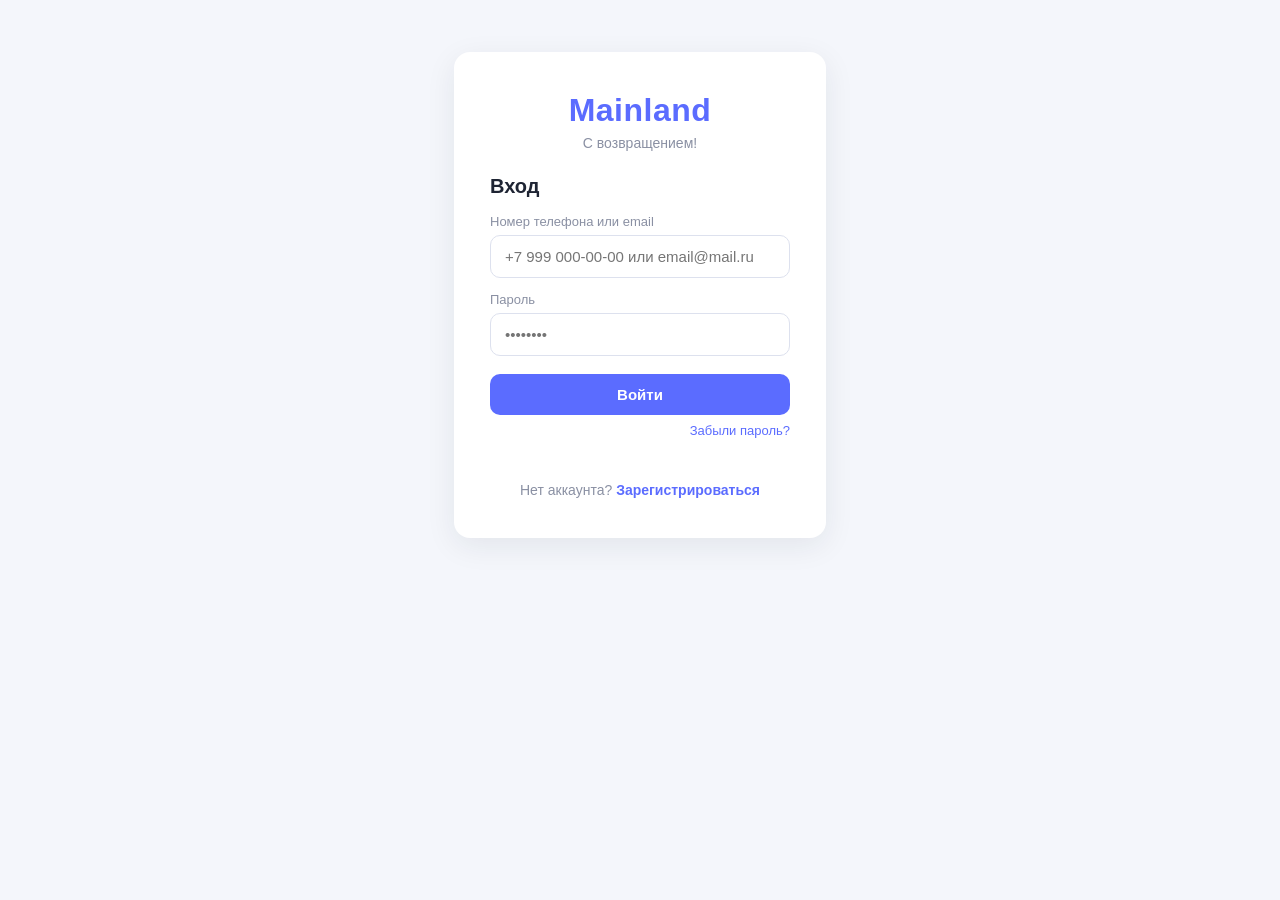
==== commit a498d2af: "Add files via upload" ====
--- a/index.html
+++ b/index.html
@@ -5,358 +5,7 @@
 <meta name="viewport" content="width=device-width, initial-scale=1.0, viewport-fit=cover">
 <meta name="theme-color" content="#5b6cff">
 <title>Mainland</title>
-<style>
-/* ================= БАЗА ================= */
-* { margin:0; padding:0; box-sizing:border-box; font-family:'Segoe UI', Arial, sans-serif; -webkit-tap-highlight-color:transparent; }
-:root {
-  --accent:#5b6cff; --accent-2:#7b8cff;
-  --bg:#f4f6fb; --card:#ffffff; --text:#1e2433; --muted:#8a90a3;
-  --soft:#eef0fa; --soft2:#e7eaf5; --line:#dde1ee;
-  --danger:#ff5b5b; --ok:#2ecc71; --warn:#f5a623;
-  --radius:16px; --radius-sm:12px;
-  --shadow-sm:0 2px 8px rgba(30,36,51,.05);
-  --shadow:0 8px 30px rgba(30,36,51,.08);
-  --shadow-lg:0 20px 60px rgba(0,0,0,.3);
-  --safe-top:env(safe-area-inset-top, 0px);
-  --safe-bottom:env(safe-area-inset-bottom, 0px);
-}
-body.dark {
-  --bg:#12141d; --card:#1d2130; --text:#e8eaf2; --muted:#7d8499;
-  --soft:#262b3d; --soft2:#2a3046; --line:#343b55;
-  --shadow-sm:0 2px 8px rgba(0,0,0,.3);
-  --shadow:0 8px 30px rgba(0,0,0,.4);
-}
-body {
-  background:var(--bg); color:var(--text);
-  min-height:100vh; min-height:100dvh;
-  display:flex; align-items:center; justify-content:center;
-  transition:background .3s, color:.3s;
-  padding:var(--safe-top) 0 var(--safe-bottom);
-  -webkit-font-smoothing:antialiased;
-  overscroll-behavior:none;
-}
-/* ================= ЭКРАНЫ ================= */
-.screen { display:none; width:100%; max-width:420px; padding:24px; }
-.screen.active { display:block; }
-.card { background:var(--card); border-radius:var(--radius); padding:32px 28px; box-shadow:var(--shadow); }
-.logo { text-align:center; font-size:28px; font-weight:800; color:var(--accent); margin-bottom:6px; letter-spacing:.5px; }
-.subtitle { text-align:center; color:var(--muted); font-size:14px; margin-bottom:24px; }
-h2 { font-size:20px; margin-bottom:16px; }
-h3 { font-size:17px; }
-label { display:block; font-size:13px; color:var(--muted); margin:14px 0 6px; }
-input, button, textarea, select { width:100%; padding:12px 14px; border-radius:10px; font-size:15px; font-family:inherit; }
-input, textarea, select {
-  border:1px solid var(--line); outline:none; background:var(--card); color:var(--text);
-  transition:border-color .2s, box-shadow .2s;
-}
-input:focus, textarea:focus, select:focus { border-color:var(--accent); box-shadow:0 0 0 3px rgba(91,108,255,.12); }
-input:disabled { opacity:.55; cursor:not-allowed; }
-button { border:none; background:var(--accent); color:#fff; font-weight:600; cursor:pointer; margin-top:18px; transition:opacity .2s, transform .1s; user-select:none; }
-button:hover { opacity:.9; }
-button:active { transform:scale(.98); }
-button.ghost { background:var(--soft); color:var(--accent); margin-top:10px; }
-button.danger { background:var(--danger); }
-.link { text-align:center; margin-top:16px; font-size:14px; color:var(--muted); }
-.link a { color:var(--accent); cursor:pointer; text-decoration:none; font-weight:600; }
-.error { color:var(--danger); font-size:13px; margin-top:10px; min-height:18px; }
-.hint { background:var(--soft); border-radius:10px; padding:12px; font-size:14px; margin-top:14px; text-align:center; }
-.hint b { color:var(--accent); font-size:18px; letter-spacing:3px; }
-.forgot-link { text-align:right; font-size:13px; margin-top:8px; color:var(--accent); cursor:pointer; }
-
-/* ================= ГЛАВНЫЙ ИНТЕРФЕЙС ================= */
-.app { max-width:520px; margin:0 auto; padding:0; }
-.app-header {
-  display:flex; align-items:center; gap:12px; padding:14px 18px; background:var(--card);
-  border-radius:0 0 var(--radius) var(--radius); box-shadow:var(--shadow-sm);
-  position:sticky; top:0; z-index:20;
-}
-.brand-title {
-  position:absolute; left:50%; transform:translateX(-50%);
-  font-family:Georgia,'Times New Roman',serif; font-size:24px; font-weight:700; letter-spacing:1.4px;
-  color:var(--accent); pointer-events:none;
-}
-.menu-toggle { width:42px; height:42px; margin:0; padding:0; background:var(--soft); color:var(--accent); font-size:23px; border-radius:12px; flex-shrink:0; }
-.header-actions { margin-left:auto; display:flex; gap:7px; }
-.theme-btn { width:auto; margin:0; padding:8px 12px; background:var(--soft); font-size:16px; border-radius:10px; }
-
-.drawer {
-  position:absolute; top:64px; left:12px; width:min(285px, calc(100vw - 24px));
-  background:var(--card); border:1px solid var(--line); border-radius:var(--radius); padding:10px;
-  box-shadow:0 16px 40px rgba(0,0,0,.15); z-index:30;
-  opacity:0; transform:translateY(-8px) scale(.98); pointer-events:none; transition:opacity .22s ease, transform .22s ease;
-}
-.drawer.open { opacity:1; transform:none; pointer-events:auto; }
-.drawer button { margin:3px 0; background:transparent; color:var(--text); text-align:left; padding:12px; border-radius:10px; font-weight:500; }
-.drawer button:hover { background:var(--soft); }
-.drawer-user { padding:12px; background:var(--soft); border-radius:12px; margin-bottom:6px; font-weight:700; }
-
-.tabs { display:flex; gap:8px; margin-top:12px; padding:0 18px; }
-.tab { flex:1; padding:10px; text-align:center; border-radius:10px; background:var(--soft2); cursor:pointer; font-weight:600; font-size:14px; color:var(--muted); position:relative; transition:background .15s, color .15s; user-select:none; }
-.tab.active { background:var(--accent); color:#fff; }
-.tab-badge { position:absolute; top:-6px; right:-4px; background:var(--danger); color:#fff; border-radius:10px; min-width:20px; padding:1px 6px; font-size:11px; font-weight:700; display:none; }
-.search-box { padding:14px 18px 6px; }
-.create-row { display:flex; gap:8px; padding:0 18px 6px; }
-.create-row button { margin:0; padding:9px; font-size:13px; }
-.list { padding:8px 18px 24px; display:flex; flex-direction:column; gap:8px; }
-
-.item { background:var(--card); border-radius:var(--radius-sm); padding:12px 14px; display:flex; align-items:center; gap:12px; cursor:pointer; box-shadow:var(--shadow-sm); transition:transform .1s; }
-.item:active { transform:scale(.99); }
-.avatar { width:44px; height:44px; border-radius:50%; background:var(--accent); color:#fff; display:flex; align-items:center; justify-content:center; font-weight:700; flex-shrink:0; position:relative; overflow:hidden; }
-.avatar img { width:100%; height:100%; border-radius:50%; object-fit:cover; display:block; }
-.avatar.sq { border-radius:14px; }
-.avatar.deleted { filter:grayscale(1); opacity:.6; }
-.dot { position:absolute; bottom:0; right:0; width:12px; height:12px; border-radius:50%; border:2px solid var(--card); background:#c3c9d9; }
-.dot.on { background:var(--ok); }
-.item .info { flex:1; min-width:0; }
-.item .name { font-weight:600; overflow:hidden; text-overflow:ellipsis; white-space:nowrap; }
-.item .sub { font-size:13px; color:var(--muted); overflow:hidden; text-overflow:ellipsis; white-space:nowrap; }
-.item .sub.onl { color:var(--ok); }
-.item .sub.typing { color:var(--accent); font-weight:600; }
-.item .sub.deleted { color:var(--danger); }
-.item .action { font-size:13px; color:var(--accent); font-weight:600; white-space:nowrap; }
-.item.unread .name { font-weight:800; }
-.item.unread .sub { color:var(--text); font-weight:600; }
-.unread-badge { background:var(--danger); color:#fff; border-radius:12px; min-width:22px; padding:2px 7px; font-size:12px; font-weight:700; text-align:center; flex-shrink:0; }
-.empty { text-align:center; color:var(--muted); padding:40px 0; font-size:14px; }
-.sec-title { padding:12px 18px 2px; font-size:12px; font-weight:700; color:var(--muted); text-transform:uppercase; letter-spacing:.6px; }
-
-/* ================= ЧАТ ================= */
-.chat-header { display:flex; align-items:center; gap:10px; padding:14px 16px; background:var(--card); border-radius:0 0 var(--radius) var(--radius); box-shadow:var(--shadow-sm); cursor:pointer; position:sticky; top:0; z-index:10; }
-.back { width:auto; margin:0; background:none; color:var(--accent); font-size:22px; padding:4px 10px; }
-.header-btn { width:auto; margin:0; background:var(--soft); font-size:16px; padding:8px 11px; border-radius:10px; }
-.chat-title-block { flex:1; min-width:0; }
-.chat-title-block .name { font-weight:700; overflow:hidden; text-overflow:ellipsis; white-space:nowrap; }
-.chat-title-block .sub { font-size:12px; color:var(--muted); overflow:hidden; text-overflow:ellipsis; white-space:nowrap; }
-
-.messages { padding:16px; display:flex; flex-direction:column; gap:8px; height:calc(100vh - 230px); height:calc(100dvh - 230px); overflow-y:auto; overscroll-behavior:contain; scroll-behavior:smooth; transition: background 0.3s; }
-.msg-wrap { display:flex; flex-direction:column; max-width:75%; position:relative; transition:transform .15s ease; }
-.msg-wrap.me { align-self:flex-end; }
-.msg-wrap.them { align-self:flex-start; }
-.msg { padding:10px 14px; border-radius:14px; font-size:15px; line-height:1.4; word-break:break-word; }
-.msg.me { background:var(--accent); color:#fff; border-bottom-right-radius:4px; }
-.msg.them { background:var(--card); border-bottom-left-radius:4px; }
-.msg img, .msg video { max-width:100%; border-radius:10px; display:block; }
-.msg .edited { font-size:11px; opacity:.6; }
-.msg .time { display:block; font-size:11px; opacity:.6; margin-top:4px; }
-.ticks { font-size:11px; letter-spacing:-2px; margin-left:3px; opacity:.85; }
-.ticks.read { color:#4fc3f7; opacity:1; letter-spacing:-1px; }
-.sender { font-size:12px; font-weight:700; margin-bottom:3px; }
-.system-msg { align-self:center; font-size:12px; color:var(--muted); background:var(--soft2); border-radius:12px; padding:6px 14px; }
-.fwd-label { display:block; font-size:11px; opacity:.7; margin-bottom:4px; font-weight:600; }
-.quote { border-left:3px solid var(--accent); background:rgba(91,108,255,.12); border-radius:8px; padding:6px 10px; margin-bottom:6px; cursor:pointer; }
-.msg.me .quote { background:rgba(255,255,255,.15); border-left-color:#fff; }
-.quote .q-name { font-size:12px; font-weight:700; color:var(--accent); }
-.msg.me .quote .q-name { color:#fff; }
-.quote .q-text { font-size:13px; opacity:.85; overflow:hidden; text-overflow:ellipsis; white-space:nowrap; max-width:220px; }
-@keyframes flashMsg { 0% { box-shadow:0 0 0 3px rgba(91,108,255,.5); } 100% { box-shadow:none; } }
-.flash { animation:flashMsg 1.2s ease; }
-
-.msg-actions { display:none; gap:2px; margin-top:4px; flex-wrap:wrap; }
-.msg-wrap:hover .msg-actions { display:flex; }
-.msg-actions button { width:auto; margin:0; padding:2px 7px; font-size:13px; background:var(--soft2); color:var(--text); border-radius:8px; }
-.reactions { display:flex; gap:4px; flex-wrap:wrap; margin-top:4px; }
-.reaction { background:var(--soft2); border-radius:12px; padding:2px 8px; font-size:13px; cursor:pointer; }
-.reaction.mine { background:var(--soft); outline:1px solid var(--accent); }
-.emoji-bar { display:none; gap:2px; background:var(--card); border-radius:12px; padding:4px; box-shadow:0 4px 16px rgba(0,0,0,.15); margin-top:4px; flex-wrap:wrap; }
-.emoji-bar.open { display:flex; }
-.emoji-bar span { font-size:20px; cursor:pointer; padding:3px 5px; border-radius:8px; }
-.emoji-bar span:hover { background:var(--soft); }
-
-.reply-bar { display:none; align-items:center; gap:10px; margin:0 14px; padding:10px 14px; background:var(--card); border-radius:12px 12px 0 0; border-left:4px solid var(--accent); font-size:13px; }
-.reply-bar.open { display:flex; }
-.reply-bar .rb-text { flex:1; min-width:0; overflow:hidden; text-overflow:ellipsis; white-space:nowrap; color:var(--muted); }
-.reply-bar b { color:var(--accent); }
-.reply-bar button { width:auto; margin:0; background:none; color:var(--muted); font-size:16px; padding:2px 6px; }
-
-.composer { display:flex; gap:8px; padding:12px 14px; position:sticky; bottom:0; background:var(--bg); align-items:center; padding-bottom:calc(12px + var(--safe-bottom)); border-top:1px solid var(--line); }
-.composer input[type=text] { flex:1; margin:0; }
-.composer button { width:auto; margin:0; padding:12px 18px; flex-shrink:0; }
-.composer .attach { background:var(--soft); color:var(--accent); font-size:20px; padding:12px 14px; }
-#file-input, #avatar-input, #doc-input { display:none; }
-
-/* ================= ПРОФИЛЬ ================= */
-.profile-card { background:var(--card); border-radius:0 0 var(--radius) var(--radius); padding:28px 20px 20px; box-shadow:var(--shadow-sm); text-align:center; }
-.profile-card .avatar { width:84px; height:84px; font-size:34px; margin:0 auto; }
-.profile-card h2 { margin:12px 0 2px; }
-.profile-card .pnick { color:var(--muted); }
-.profile-card .status { margin-top:6px; font-size:14px; color:var(--muted); }
-.profile-card .status.onl { color:var(--ok); font-weight:600; }
-
-.media-cats { display:flex; gap:6px; padding:14px 18px 0; }
-.mcat { flex:1; text-align:center; padding:8px 2px; border-radius:10px; background:var(--soft2); color:var(--muted); font-weight:600; font-size:12px; cursor:pointer; }
-.mcat.active { background:var(--accent); color:#fff; }
-
-.media-grid { display:grid; grid-template-columns:repeat(3,1fr); gap:6px; padding:14px 18px 30px; }
-.media-grid img, .media-grid video { width:100%; aspect-ratio:1; object-fit:cover; border-radius:10px; cursor:pointer; background:var(--soft); display:block; }
-
-.links-list { padding:10px 18px 30px; display:flex; flex-direction:column; gap:8px; }
-.link-item { background:var(--card); border-radius:10px; padding:10px 14px; font-size:14px; word-break:break-all; }
-.link-item a { color:var(--accent); font-weight:600; }
-.file-item { background:var(--card); border-radius:10px; padding:10px 14px; display:flex; align-items:center; gap:10px; }
-.file-item .f-ico { font-size:22px; }
-.file-item audio { flex:1; min-width:0; height:36px; }
-.profile-actions { text-align:center; padding-bottom:30px; }
-
-/* ================= НАСТРОЙКИ ================= */
-.settings-body { padding:14px 18px 30px; display:flex; flex-direction:column; gap:14px; }
-.set-section { background:var(--card); border-radius:14px; padding:18px; box-shadow:var(--shadow-sm); }
-.set-title { font-weight:700; margin-bottom:10px; }
-.set-current { font-size:14px; color:var(--muted); margin-bottom:4px; }
-.set-label { margin:12px 0 6px; }
-.set-avatar-row { display:flex; align-items:center; gap:14px; margin-bottom:6px; }
-.set-avatar-row .avatar { width:64px; height:64px; font-size:26px; cursor:pointer; }
-.seg { display:flex; background:var(--soft2); border-radius:10px; padding:3px; gap:3px; }
-.seg button { flex:1; margin:0; padding:8px 4px; background:transparent; color:var(--muted); font-size:13px; border-radius:8px; }
-.seg button.on { background:var(--accent); color:#fff; }
-
-.switch-row { display:flex; justify-content:space-between; align-items:center; padding:10px 0; font-size:14px; border-bottom:1px solid var(--soft2); cursor:pointer; user-select:none; margin:0; }
-.switch-row:last-child { border-bottom:none; }
-.switch-row > span:first-child { color:var(--text); }
-.sw { position:relative; display:inline-block; width:46px; height:26px; flex-shrink:0; cursor:pointer; vertical-align:middle; }
-.sw input { position:absolute; inset:0; width:100%; height:100%; opacity:0; margin:0; cursor:pointer; z-index:2; }
-.sw i { position:absolute; inset:0; background:var(--soft2); border-radius:26px; transition:.2s; pointer-events:none; }
-.sw i::after { content:''; position:absolute; width:20px; height:20px; border-radius:50%; background:#fff; top:3px; left:3px; transition:.2s; box-shadow:0 1px 3px rgba(0,0,0,.3); }
-.sw input:checked + i { background:var(--accent); }
-.sw input:checked + i::after { transform:translateX(20px); }
-.sw input:focus-visible + i { box-shadow:0 0 0 3px rgba(91,108,255,.35); }
-.set-note { font-size:12px; color:var(--muted); margin-top:10px; line-height:1.5; }
-
-/* ================= МОДАЛЬНЫЕ ОКНА ================= */
-.modal-overlay { display:none; position:fixed; inset:0; background:rgba(0,0,0,.45); z-index:100; align-items:center; justify-content:center; padding:16px; }
-.modal-overlay.open { display:flex; }
-.modal { background:var(--card); border-radius:var(--radius); width:100%; max-width:360px; max-height:80vh; display:flex; flex-direction:column; box-shadow:var(--shadow-lg); padding-bottom:6px; animation:modalIn .2s ease; }
-@keyframes modalIn { from { transform:scale(.95); opacity:0; } to { transform:none; opacity:1; } }
-.modal h3 { padding:18px 18px 10px; }
-.modal .list { overflow-y:auto; padding:0 12px 12px; }
-.modal .item { box-shadow:none; border:1px solid var(--line); }
-.modal-body { padding:0 18px 12px; }
-.modal-close { margin:4px 12px 12px; background:var(--soft); color:var(--muted); }
-.del-opts { display:flex; flex-direction:column; gap:8px; padding:0 12px 6px; }
-.del-opts button { margin:0; text-align:left; }
-.del-all { background:var(--danger); }
-.del-me { background:var(--accent); }
-.del-note { font-size:12px; color:var(--muted); text-align:center; padding:0 16px 10px; }
-.deleted-msg { font-style:italic; opacity:.7; font-size:14px; }
-.check-row { display:flex; align-items:center; gap:10px; padding:12px 18px 4px; font-size:14px; cursor:pointer; }
-.check-row input { width:18px; height:18px; accent-color:var(--accent); }
-
-/* ================= ГОЛОСОВЫЕ / ВИДЕО ================= */
-.voice-msg { display:flex; align-items:center; gap:8px; min-width:200px; cursor:pointer; }
-.v-play { width:34px; height:34px; border-radius:50%; background:rgba(255,255,255,.25); color:#fff; border:none; cursor:pointer; font-size:13px; flex-shrink:0; padding:0; margin:0; display:flex; align-items:center; justify-content:center; }
-.msg.them .v-play { background:var(--accent); }
-.wave { display:flex; align-items:center; gap:2px; flex:1; height:26px; position:relative; }
-.wave i { width:3px; background:currentColor; border-radius:2px; opacity:.5; transition:opacity .1s; }
-.wave i.played { opacity:1; }
-.v-dur { font-size:12px; opacity:.8; flex-shrink:0; }
-.vcircle-wrap { position:relative; display:inline-block; }
-.vcircle { width:200px; height:200px; border-radius:50%; object-fit:cover; display:block; cursor:pointer; border:3px solid var(--accent); }
-.vcircle.mirrored { transform: scaleX(-1); }
-
-/* ================= ОВЕРЛЕЙ ЗАПИСИ ================= */
-.rec-overlay { display:none; position:fixed; inset:0; background:rgba(0,0,0,.6); z-index:200; align-items:center; justify-content:center; padding:16px; }
-.rec-overlay.open { display:flex; }
-.rec-box { background:var(--card); border-radius:20px; padding:24px; text-align:center; display:flex; flex-direction:column; align-items:center; gap:14px; max-width:100%; }
-#rec-preview { width:200px; height:200px; border-radius:50%; object-fit:cover; border:4px solid var(--danger); max-width:70vw; max-height:70vw; transform: scaleX(-1); }
-.rec-timer { font-size:26px; font-weight:800; color:var(--danger); font-variant-numeric:tabular-nums; }
-.rec-timer::before { content:'● '; animation:blink 1s infinite; }
-@keyframes blink { 50% { opacity:.2; } }
-.rec-box button { width:auto; margin:0; padding:10px 22px; }
-.rec-stop { background:var(--danger); }
-.rec-cancel { background:var(--soft); color:var(--muted); }
-
-/* ================= СКРЕПКА ================= */
-.attach-sheet { padding:12px; display:grid; grid-template-columns:repeat(3,1fr); gap:8px; }
-.attach-sheet button { margin:0; background:var(--soft); color:var(--text); padding:15px 6px; font-size:13px; }
-.attach-sheet button span { display:block; font-size:24px; margin-bottom:5px; }
-#selected-preview { display:flex; gap:6px; overflow:auto; padding:4px 12px; }
-#selected-preview img, #selected-preview video { width:54px; height:54px; object-fit:cover; border-radius:8px; flex-shrink:0; }
-
-/* ================= QR ================= */
-.qr-wrap { display:flex; justify-content:center; padding:8px 0; }
-.qr-wrap canvas { border-radius:12px; background:#fff; padding:8px; }
-
-/* ================= АВТОРАЗМЕРЫ МЕДИА И СЕТКИ ================= */
-.msg img.media-s, .msg video.media-s { max-width:140px; max-height:140px; width:auto; height:auto; }
-.msg img.media-m, .msg video.media-m { max-width:240px; max-height:240px; width:auto; height:auto; }
-.msg img.media-l, .msg video.media-l { max-width:320px; max-height:320px; width:100%; height:auto; }
-.att-grid { display:flex; flex-wrap:wrap; gap:6px; margin-top:4px; }
-.att-grid .att-item { border-radius:10px; overflow:hidden; }
-.att-grid img, .att-grid video { display:block; border-radius:10px; }
-
-.msg-media-grid { display: grid; gap: 3px; margin-top: 6px; border-radius: 12px; overflow: hidden; width: fit-content; max-width: 100%; }
-.msg-media-grid img, .msg-media-grid video { width: 100%; height: 100%; object-fit: cover; display: block; border-radius: 0; }
-.msg-media-grid .media-item { cursor: pointer; overflow: hidden; position: relative; }
-.grid-1 { grid-template-columns: 1fr; width: auto; max-width: 320px; }
-.grid-1 .media-item { max-height: 320px; }
-.grid-1 img, .grid-1 video { max-height: 320px; width: auto; object-fit: contain; background: #000; }
-.grid-2 { grid-template-columns: 1fr 1fr; width: 320px; height: 200px; }
-.grid-3 { grid-template-columns: 2fr 1fr; grid-template-rows: 1fr 1fr; width: 320px; height: 240px; }
-.grid-3 .media-item:nth-child(1) { grid-row: span 2; }
-.grid-many { grid-template-columns: 1fr 1fr; width: 320px; height: 320px; }
-.grid-many .media-item:nth-child(n+5) { display: none; }
-.grid-many .media-item:nth-child(4)::after { content: attr(data-more); position: absolute; inset: 0; background: rgba(0,0,0,.55); color: #fff; display: flex; align-items: center; justify-content: center; font-size: 20px; font-weight: 700; }
-
-/* ================= ЛАЙТБОКС ================= */
-.lightbox { display: none; position: fixed; inset: 0; background: rgba(0,0,0,0.95); z-index: 1000; flex-direction: column; }
-.lightbox.open { display: flex; }
-.lb-header { display: flex; align-items: center; padding: 12px 16px; color: #fff; gap: 12px; background: rgba(0,0,0,0.5); z-index: 10; }
-.lb-title { flex: 1; text-align: center; font-weight: 600; font-size: 14px; overflow: hidden; text-overflow: ellipsis; white-space: nowrap; }
-.lb-btn { width: 40px; height: 40px; border-radius: 50%; background: rgba(255,255,255,0.15); color: #fff; border: none; font-size: 20px; cursor: pointer; display: flex; align-items: center; justify-content: center; margin: 0; padding: 0; }
-.lb-btn:hover { background: rgba(255,255,255,0.3); }
-.lb-content { flex: 1; display: flex; align-items: center; justify-content: center; padding: 16px; overflow: hidden; position: relative; cursor: grab; }
-.lb-content:active { cursor: grabbing; }
-.lb-content img, .lb-content video { max-width: 100%; max-height: 100%; object-fit: contain; border-radius: 8px; pointer-events: none; }
-.lb-actions { display: flex; gap: 8px; }
-
-/* ================= КНОПКА СКРОЛЛА ================= */
-.scroll-down-btn { position: fixed; bottom: calc(80px + var(--safe-bottom)); right: 20px; width: 44px; height: 44px; border-radius: 50%; background: var(--card); color: var(--accent); border: 1px solid var(--line); box-shadow: 0 4px 16px rgba(0,0,0,.15); display: flex; align-items: center; justify-content: center; font-size: 20px; cursor: pointer; z-index: 50; opacity: 0; pointer-events: none; transform: translateY(10px) scale(.9); transition: opacity .2s, transform .2s; margin: 0; padding: 0; }
-.scroll-down-btn.visible { opacity: 1; pointer-events: auto; transform: translateY(0) scale(1); }
-
-/* ================= НОВЫЕ НАСТРОЙКИ (ШРИФТ И ОБОИ) ================= */
-body.font-small .msg { font-size: 13px; }
-body.font-large .msg { font-size: 17px; }
-body[data-wallpaper="dark"] .messages { background-color: #0f111a; }
-body[data-wallpaper="pattern"] .messages { background-image: url('data:image/svg+xml;utf8,<svg width="20" height="20" xmlns="http://www.w3.org/2000/svg"><circle cx="10" cy="10" r="1" fill="%23dde1ee" opacity="0.4"/></svg>'); }
-body.dark[data-wallpaper="pattern"] .messages { background-image: url('data:image/svg+xml;utf8,<svg width="20" height="20" xmlns="http://www.w3.org/2000/svg"><circle cx="10" cy="10" r="1" fill="%23343b55" opacity="0.5"/></svg>'); }
-
-/* Стили для select языка */
-select.lang-select { padding: 10px; border-radius: 10px; border: 1px solid var(--line); background: var(--card); color: var(--text); font-size: 15px; cursor: pointer; }
-
-@media (max-width: 480px) {
-  .screen { padding:16px; }
-  input, button, textarea, select { font-size:16px; }
-  .vcircle { width:170px; height:170px; }
-  .composer .attach { padding:12px 10px; font-size:18px; }
-  .msg-wrap { max-width:85%; }
-  .brand-title { font-size:20px; letter-spacing:1px; }
-  .app-header { padding:12px 14px; gap:8px; }
-  .menu-toggle { width:38px; height:38px; font-size:20px; }
-  .messages { height:calc(100dvh - 220px); }
-  .settings-body { padding:12px 14px 24px; }
-  #rec-preview { width:150px; height:150px; }
-}
-@media (max-width: 360px) {
-  .tab { font-size:12px; padding:8px 4px; }
-  .brand-title { font-size:18px; }
-  .composer { gap:4px; padding:8px; }
-  .composer .attach { padding:10px 8px; font-size:16px; }
-  .composer button { padding:10px 12px; }
-}
-@media (min-width: 900px) {
-  body { align-items:flex-start; padding-top:28px; }
-  .app { max-width:760px; }
-  .messages { height:calc(100dvh - 280px); }
-  .msg-wrap { max-width:62%; }
-  .card { padding:40px 36px; }
-  .logo { font-size:32px; }
-  .msg { font-size:15.5px; }
-  .chat-header, .app-header { border-radius:var(--radius); margin:0 0 12px; position:static; }
-  .screen.app { padding:0 24px; }
-}
-@media (prefers-reduced-motion: reduce) {
-  * { animation-duration:.01ms !important; transition-duration:.01ms !important; }
-}
-</style>
+<link rel="stylesheet" href="style.css">
 </head>
 <body>
 
@@ -766,1256 +415,6 @@
   </div>
 </div>
 
-<script>
-/* ============================================================
-   I18N (Локализация)
-   ============================================================ */
-const TRANSLATIONS = {
-  ru: {
-    welcome_back:"С возвращением!", login:"Вход", phone_or_email:"Номер телефона или email", password:"Пароль", login_btn:"Войти", forgot_pass:"Забыли пароль?", no_account:"Нет аккаунта?", register:"Зарегистрироваться",
-    step1:"Шаг 1 из 3", your_phone:"Ваш номер или почта", phone_or_email_req:"Номер телефона (обязательно) или почта", send_code:"Отправить код", have_account:"Уже есть аккаунт?",
-    step2:"Шаг 2 из 3", enter_code:"Введите код", code_sent_to:"Код отправлен на", demo_code:"Демо-код:", code:"Код подтверждения", confirm:"Подтвердить", resend_code:"Отправить код повторно",
-    step3:"Шаг 3 из 3", almost_done:"Почти готово", nickname:"Никнейм (уникальный)", name:"Ваше имя", create_pass:"Придумайте пароль (мин. 6 символов)", repeat_pass:"Повторите пароль", create_acc:"Создать аккаунт",
-    my_profile:"👤 Мой профиль / QR", settings:"⚙️ Настройки", support:"🛟 Техническая поддержка", logout:"↪ Выйти",
-    chats:"💬 Чаты", contacts:"👥 Контакты", search:"🔍 Поиск", search_placeholder:"Найти по нику, имени или номеру...", create_group:"＋ Создать группу", create_channel:"＋ Создать канал",
-    msg_placeholder:"Сообщение...", cancel:"Отмена", close:"Закрыть", create:"Создать", join:"Вступить", done:"Готово", send:"Отправить", confirm_change:"Подтвердить и сменить пароль",
-    profile:"👤 Профиль", avatar_hint:"Нажмите на фото,<br>чтобы сменить аватарку", about:"О себе", save_profile:"Сохранить профиль",
-    contact:"📱 Контакт", current:"Текущий:", new_contact:"Новый номер или email",
-    security:"🔒 Безопасность", cur_pass:"Текущий пароль", new_pass:"Новый пароль", repeat_new_pass:"Повторите новый пароль", change_pass:"Сменить пароль",
-    privacy:"🔐 Конфиденциальность", who_find:"Кто может меня найти в поиске", who_lastseen:"Кто видит «был(а) в сети»", who_groups:"Кто может добавлять меня в группы", all:"Все", none:"Никто",
-    appearance:"💬 Оформление чата", font_size:"Размер шрифта", small:"Маленький", medium:"Средний", large:"Большой", wallpaper:"Обои чата", default:"Стандарт", dark:"Тёмные", pattern:"Узор",
-    notifications:"🔔 Уведомления и оформление", sound_notif:"🔊 Звук уведомлений", browser_notif:"🖥 Браузерные уведомления", dark_theme:"🌙 Тёмная тема", encryption:"🔐 Шифрование данных",
-    data_memory:"📁 Данные и память", autoload:"Автозагрузка медиа", never:"Никогда", wifi:"По Wi-Fi", always:"Всегда", click_open:"🔍 Открывать фото при нажатии",
-    language:"🌐 Язык", open_support:"Открыть чат поддержки", write_ticket:"Написать обращение",
-    account:"⚙️ Аккаунт", delete_acc_note:"После удаления аккаунт можно восстановить в течение <b>5 дней</b>, войдя снова.", delete_acc:"🗑 Удалить аккаунт",
-    media:"🖼 Медиа", voice:"🎤 Голосовые", files:"📁 Файлы", links:"🔗 Ссылки", open_chat:"💬 Открыть чат",
-    fwd_msg:"Переслать сообщение", del_msg:"Удалить сообщение?", del_for_all:"🗑 Удалить у всех", del_for_me:"Удалить у себя", del_chat_title:"Удалить чат?", del_chat_all:"🗑 Удалить у всех — чат исчезнет у обоих",
-    title_label:"Название", private_hint:"🔒 Приватный — скрыть из поиска", add_members:"Добавить участников",
-    rec_hint:"Зажмите 🎤/🎥 — запись.", attach:"Прикрепить", location:"Карта", other:"Другое",
-    sending:"Отправка", schedule:"🗓 Отправить по расписанию", silent:"🔕 Отправить бесшумно",
-    restore_acc:"Восстановление аккаунта", restore_note:"Подтвердите владение аккаунтом кодом.", get_code:"Получить код", new_pass_8:"Новый пароль (от 8 символов)",
-    support_private:"Обращения видны только вам.", send_to_support:"Отправить в чат поддержки", go_to_support:"Перейти в чат поддержки",
-    caption:"Подпись к медиа (необязательно)", no_caption:"Без подписи", qr:"QR-код"
-  },
-  en: {
-    welcome_back:"Welcome back!", login:"Log in", phone_or_email:"Phone number or email", password:"Password", login_btn:"Log in", forgot_pass:"Forgot password?", no_account:"No account?", register:"Register",
-    step1:"Step 1 of 3", your_phone:"Your phone or email", phone_or_email_req:"Phone number (required) or email", send_code:"Send code", have_account:"Already have an account?",
-    step2:"Step 2 of 3", enter_code:"Enter code", code_sent_to:"Code sent to", demo_code:"Demo code:", code:"Verification code", confirm:"Confirm", resend_code:"Resend code",
-    step3:"Step 3 of 3", almost_done:"Almost done", nickname:"Nickname (unique)", name:"Your name", create_pass:"Create password (min. 6 chars)", repeat_pass:"Repeat password", create_acc:"Create account",
-    my_profile:"👤 My profile / QR", settings:"⚙️ Settings", support:"🛟 Tech Support", logout:"↪ Log out",
-    chats:"💬 Chats", contacts:"👥 Contacts", search:"🔍 Search", search_placeholder:"Search by nick, name or phone...", create_group:"＋ Create group", create_channel:"＋ Create channel",
-    msg_placeholder:"Message...", cancel:"Cancel", close:"Close", create:"Create", join:"Join", done:"Done", send:"Send", confirm_change:"Confirm and change password",
-    profile:"👤 Profile", avatar_hint:"Click on photo<br>to change avatar", about:"About me", save_profile:"Save profile",
-    contact:"📱 Contact", current:"Current:", new_contact:"New phone or email",
-    security:"🔒 Security", cur_pass:"Current password", new_pass:"New password", repeat_new_pass:"Repeat new password", change_pass:"Change password",
-    privacy:"🔐 Privacy", who_find:"Who can find me in search", who_lastseen:"Who sees 'last seen'", who_groups:"Who can add me to groups", all:"Everyone", none:"Nobody",
-    appearance:"💬 Chat Appearance", font_size:"Font size", small:"Small", medium:"Medium", large:"Large", wallpaper:"Chat wallpaper", default:"Default", dark:"Dark", pattern:"Pattern",
-    notifications:"🔔 Notifications & Appearance", sound_notif:"🔊 Notification sound", browser_notif:"🖥 Browser notifications", dark_theme:"🌙 Dark theme", encryption:"🔐 Data encryption",
-    data_memory:"📁 Data & Storage", autoload:"Media auto-download", never:"Never", wifi:"Wi-Fi only", always:"Always", click_open:"🔍 Open photo on click",
-    language:"🌐 Language", open_support:"Open support chat", write_ticket:"Write a ticket",
-    account:"⚙️ Account", delete_acc_note:"After deletion, you can restore your account within <b>5 days</b> by logging in again.", delete_acc:"🗑 Delete account",
-    media:"🖼 Media", voice:"🎤 Voice", files:"📁 Files", links:"🔗 Links", open_chat:"💬 Open chat",
-    fwd_msg:"Forward message", del_msg:"Delete message?", del_for_all:"🗑 Delete for everyone", del_for_me:"Delete for me", del_chat_title:"Delete chat?", del_chat_all:"🗑 Delete for everyone — chat disappears for both",
-    title_label:"Title", private_hint:"🔒 Private — hide from search", add_members:"Add members",
-    rec_hint:"Hold 🎤/🎥 to record.", attach:"Attach", location:"Location", other:"Other",
-    sending:"Sending", schedule:"🗓 Schedule send", silent:"🔕 Send silently",
-    restore_acc:"Account recovery", restore_note:"Confirm account ownership with a code.", get_code:"Get code", new_pass_8:"New password (min. 8 chars)",
-    support_private:"Tickets are visible only to you.", send_to_support:"Send to support chat", go_to_support:"Go to support chat",
-    caption:"Media caption (optional)", no_caption:"No caption", qr:"QR Code"
-  },
-  es: {
-    welcome_back:"¡Bienvenido de nuevo!", login:"Iniciar sesión", phone_or_email:"Teléfono o correo", password:"Contraseña", login_btn:"Entrar", forgot_pass:"¿Olvidaste tu contraseña?", no_account:"¿No tienes cuenta?", register:"Registrarse",
-    step1:"Paso 1 de 3", your_phone:"Tu teléfono o correo", phone_or_email_req:"Teléfono (obligatorio) o correo", send_code:"Enviar código", have_account:"¿Ya tienes cuenta?",
-    step2:"Paso 2 de 3", enter_code:"Ingresa el código", code_sent_to:"Código enviado a", demo_code:"Código demo:", code:"Código de verificación", confirm:"Confirmar", resend_code:"Reenviar código",
-    step3:"Paso 3 de 3", almost_done:"Casi listo", nickname:"Apodo (único)", name:"Tu nombre", create_pass:"Crea contraseña (mín. 6)", repeat_pass:"Repite contraseña", create_acc:"Crear cuenta",
-    my_profile:"👤 Mi perfil / QR", settings:"⚙️ Ajustes", support:"🛟 Soporte", logout:"↪ Salir",
-    chats:"💬 Chats", contacts:"👥 Contactos", search:"🔍 Buscar", search_placeholder:"Buscar por apodo, nombre o teléfono...", create_group:"＋ Crear grupo", create_channel:"＋ Crear canal",
-    msg_placeholder:"Mensaje...", cancel:"Cancelar", close:"Cerrar", create:"Crear", join:"Unirse", done:"Listo", send:"Enviar", confirm_change:"Confirmar y cambiar contraseña",
-    profile:"👤 Perfil", avatar_hint:"Haz clic en la foto<br>para cambiarla", about:"Sobre mí", save_profile:"Guardar perfil",
-    contact:"📱 Contacto", current:"Actual:", new_contact:"Nuevo teléfono o correo",
-    security:"🔒 Seguridad", cur_pass:"Contraseña actual", new_pass:"Nueva contraseña", repeat_new_pass:"Repite nueva contraseña", change_pass:"Cambiar contraseña",
-    privacy:"🔐 Privacidad", who_find:"Quién puede encontrarme", who_lastseen:"Quién ve 'última vez'", who_groups:"Quién puede añadirme a grupos", all:"Todos", none:"Nadie",
-    appearance:"💬 Apariencia del chat", font_size:"Tamaño de letra", small:"Pequeño", medium:"Mediano", large:"Grande", wallpaper:"Fondo del chat", default:"Estándar", dark:"Oscuro", pattern:"Patrón",
-    notifications:"🔔 Notificaciones y Apariencia", sound_notif:"🔊 Sonido de notificación", browser_notif:"🖥 Notificaciones del navegador", dark_theme:"🌙 Tema oscuro", encryption:"🔐 Cifrado de datos",
-    data_memory:"📁 Datos y almacenamiento", autoload:"Descarga automática", never:"Nunca", wifi:"Solo Wi-Fi", always:"Siempre", click_open:"🔍 Abrir foto al hacer clic",
-    language:"🌐 Idioma", open_support:"Abrir chat de soporte", write_ticket:"Escribir ticket",
-    account:"⚙️ Cuenta", delete_acc_note:"Después de eliminar, puedes restaurar tu cuenta en <b>5 días</b> iniciando sesión.", delete_acc:"🗑 Eliminar cuenta",
-    media:"🖼 Multimedia", voice:"🎤 Voz", files:"📁 Archivos", links:"🔗 Enlaces", open_chat:"💬 Abrir chat",
-    fwd_msg:"Reenviar mensaje", del_msg:"¿Eliminar mensaje?", del_for_all:"🗑 Eliminar para todos", del_for_me:"Eliminar para mí", del_chat_title:"¿Eliminar chat?", del_chat_all:"🗑 Eliminar para todos — el chat desaparece para ambos",
-    title_label:"Título", private_hint:"🔒 Privado — ocultar de la búsqueda", add_members:"Añadir miembros",
-    rec_hint:"Mantén 🎤/🎥 para grabar.", attach:"Adjuntar", location:"Ubicación", other:"Otro",
-    sending:"Enviando", schedule:"🗓 Programar envío", silent:"🔕 Enviar en silencio",
-    restore_acc:"Recuperación de cuenta", restore_note:"Confirma la propiedad de la cuenta con un código.", get_code:"Obtener código", new_pass_8:"Nueva contraseña (mín. 8)",
-    support_private:"Los tickets son visibles solo para ti.", send_to_support:"Enviar al chat de soporte", go_to_support:"Ir al chat de soporte",
-    caption:"Leyenda del archivo (opcional)", no_caption:"Sin leyenda", qr:"Código QR"
-  },
-  fr: {
-    welcome_back:"Bon retour !", login:"Se connecter", phone_or_email:"Téléphone ou e-mail", password:"Mot de passe", login_btn:"Entrer", forgot_pass:"Mot de passe oublié ?", no_account:"Pas de compte ?", register:"S'inscrire",
-    step1:"Étape 1 sur 3", your_phone:"Votre téléphone ou e-mail", phone_or_email_req:"Téléphone (obligatoire) ou e-mail", send_code:"Envoyer le code", have_account:"Déjà un compte ?",
-    step2:"Étape 2 sur 3", enter_code:"Entrez le code", code_sent_to:"Code envoyé à", demo_code:"Code démo :", code:"Code de vérification", confirm:"Confirmer", resend_code:"Renvoyer le code",
-    step3:"Étape 3 sur 3", almost_done:"Presque fini", nickname:"Pseudo (unique)", name:"Votre nom", create_pass:"Créez un mot de passe (min. 6)", repeat_pass:"Répétez le mot de passe", create_acc:"Créer un compte",
-    my_profile:"👤 Mon profil / QR", settings:"⚙️ Paramètres", support:"🛟 Support", logout:"↪ Déconnexion",
-    chats:"💬 Discussions", contacts:"👥 Contacts", search:"🔍 Recherche", search_placeholder:"Rechercher par pseudo, nom...", create_group:"＋ Créer un groupe", create_channel:"＋ Créer une chaîne",
-    msg_placeholder:"Message...", cancel:"Annuler", close:"Fermer", create:"Créer", join:"Rejoindre", done:"Terminé", send:"Envoyer", confirm_change:"Confirmer et changer",
-    profile:"👤 Profil", avatar_hint:"Cliquez sur la photo<br>pour la changer", about:"À propos", save_profile:"Enregistrer",
-    contact:"📱 Contact", current:"Actuel :", new_contact:"Nouveau téléphone ou e-mail",
-    security:"🔒 Sécurité", cur_pass:"Mot de passe actuel", new_pass:"Nouveau mot de passe", repeat_new_pass:"Répétez le nouveau", change_pass:"Changer",
-    privacy:"🔐 Confidentialité", who_find:"Qui peut me trouver", who_lastseen:"Qui voit 'vu(e) récemment'", who_groups:"Qui peut m'ajouter aux groupes", all:"Tout le monde", none:"Personne",
-    appearance:"💬 Apparence", font_size:"Taille de police", small:"Petit", medium:"Moyen", large:"Grand", wallpaper:"Fond d'écran", default:"Par défaut", dark:"Sombre", pattern:"Motif",
-    notifications:"🔔 Notifications", sound_notif:"🔊 Son", browser_notif:"🖥 Notifications navigateur", dark_theme:"🌙 Thème sombre", encryption:"🔐 Chiffrement",
-    data_memory:"📁 Données", autoload:"Téléchargement auto", never:"Jamais", wifi:"Wi-Fi", always:"Toujours", click_open:"🔍 Ouvrir la photo au clic",
-    language:"🌐 Langue", open_support:"Ouvrir le support", write_ticket:"Écrire un ticket",
-    account:"⚙️ Compte", delete_acc_note:"Vous pouvez restaurer votre compte sous <b>5 jours</b> en vous reconnectant.", delete_acc:"🗑 Supprimer le compte",
-    media:"🖼 Médias", voice:"🎤 Vocaux", files:"📁 Fichiers", links:"🔗 Liens", open_chat:"💬 Ouvrir la discussion",
-    fwd_msg:"Transférer", del_msg:"Supprimer ?", del_for_all:"🗑 Pour tout le monde", del_for_me:"Pour moi", del_chat_title:"Supprimer la discussion ?", del_chat_all:"🗑 Pour tout le monde — disparaît pour les deux",
-    title_label:"Titre", private_hint:"🔒 Privé — masquer", add_members:"Ajouter des membres",
-    rec_hint:"Maintenez 🎤/🎥 pour enregistrer.", attach:"Joindre", location:"Lieu", other:"Autre",
-    sending:"Envoi", schedule:"🗓 Planifier", silent:"🔕 Envoyer en silence",
-    restore_acc:"Récupération", restore_note:"Confirmez avec un code.", get_code:"Obtenir le code", new_pass_8:"Nouveau mot de passe (min. 8)",
-    support_private:"Visible uniquement par vous.", send_to_support:"Envoyer au support", go_to_support:"Aller au support",
-    caption:"Légende (optionnel)", no_caption:"Sans légende", qr:"Code QR"
-  },
-  de: {
-    welcome_back:"Willkommen zurück!", login:"Anmelden", phone_or_email:"Telefon oder E-Mail", password:"Passwort", login_btn:"Anmelden", forgot_pass:"Passwort vergessen?", no_account:"Kein Konto?", register:"Registrieren",
-    step1:"Schritt 1 von 3", your_phone:"Ihre Telefonnummer oder E-Mail", phone_or_email_req:"Telefon (erforderlich) oder E-Mail", send_code:"Code senden", have_account:"Bereits ein Konto?",
-    step2:"Schritt 2 von 3", enter_code:"Code eingeben", code_sent_to:"Code gesendet an", demo_code:"Demo-Code:", code:"Bestätigungscode", confirm:"Bestätigen", resend_code:"Code erneut senden",
-    step3:"Schritt 3 von 3", almost_done:"Fast fertig", nickname:"Spitzname (einzigartig)", name:"Ihr Name", create_pass:"Passwort erstellen (min. 6)", repeat_pass:"Passwort wiederholen", create_acc:"Konto erstellen",
-    my_profile:"👤 Mein Profil / QR", settings:"⚙️ Einstellungen", support:"🛟 Support", logout:"↪ Abmelden",
-    chats:"💬 Chats", contacts:"👥 Kontakte", search:"🔍 Suche", search_placeholder:"Nach Name suchen...", create_group:"＋ Gruppe erstellen", create_channel:"＋ Kanal erstellen",
-    msg_placeholder:"Nachricht...", cancel:"Abbrechen", close:"Schließen", create:"Erstellen", join:"Beitreten", done:"Fertig", send:"Senden", confirm_change:"Bestätigen und ändern",
-    profile:"👤 Profil", avatar_hint:"Klicken Sie auf das Foto<br>um es zu ändern", about:"Über mich", save_profile:"Profil speichern",
-    contact:"📱 Kontakt", current:"Aktuell:", new_contact:"Neue Telefonnummer oder E-Mail",
-    security:"🔒 Sicherheit", cur_pass:"Aktuelles Passwort", new_pass:"Neues Passwort", repeat_new_pass:"Neues Passwort wiederholen", change_pass:"Passwort ändern",
-    privacy:"🔐 Datenschutz", who_find:"Wer kann mich finden", who_lastseen:"Wer sieht 'zuletzt online'", who_groups:"Wer kann mich zu Gruppen hinzufügen", all:"Alle", none:"Niemand",
-    appearance:"💬 Chat-Design", font_size:"Schriftgröße", small:"Klein", medium:"Mittel", large:"Groß", wallpaper:"Hintergrund", default:"Standard", dark:"Dunkel", pattern:"Muster",
-    notifications:"🔔 Benachrichtigungen", sound_notif:"🔊 Ton", browser_notif:"🖥 Browser-Benachrichtigungen", dark_theme:"🌙 Dunkles Design", encryption:"🔐 Verschlüsselung",
-    data_memory:"📁 Daten & Speicher", autoload:"Auto-Download", never:"Nie", wifi:"Nur WLAN", always:"Immer", click_open:"🔍 Foto beim Klicken öffnen",
-    language:"🌐 Sprache", open_support:"Support-Chat öffnen", write_ticket:"Ticket schreiben",
-    account:"⚙️ Konto", delete_acc_note:"Sie können Ihr Konto innerhalb von <b>5 Tagen</b> wiederherstellen.", delete_acc:"🗑 Konto löschen",
-    media:"🖼 Medien", voice:"🎤 Sprachnachrichten", files:"📁 Dateien", links:"🔗 Links", open_chat:"💬 Chat öffnen",
-    fwd_msg:"Weiterleiten", del_msg:"Löschen?", del_for_all:"🗑 Für alle löschen", del_for_me:"Für mich löschen", del_chat_title:"Chat löschen?", del_chat_all:"🗑 Für alle löschen — Chat verschwindet für beide",
-    title_label:"Titel", private_hint:"🔒 Privat — aus Suche ausblenden", add_members:"Mitglieder hinzufügen",
-    rec_hint:"Halten Sie 🎤/🎥 zum Aufnehmen.", attach:"Anhängen", location:"Standort", other:"Andere",
-    sending:"Senden", schedule:"🗓 Zeitgesteuert senden", silent:"🔕 Lautlos senden",
-    restore_acc:"Kontowiederherstellung", restore_note:"Bestätigen Sie mit einem Code.", get_code:"Code anfordern", new_pass_8:"Neues Passwort (min. 8)",
-    support_private:"Nur für Sie sichtbar.", send_to_support:"An Support senden", go_to_support:"Zum Support-Chat",
-    caption:"Bildunterschrift (optional)", no_caption:"Ohne Beschriftung", qr:"QR-Code"
-  },
-  zh: {
-    welcome_back:"欢迎回来！", login:"登录", phone_or_email:"电话或邮箱", password:"密码", login_btn:"登录", forgot_pass:"忘记密码？", no_account:"没有账号？", register:"注册",
-    step1:"第 1 步，共 3 步", your_phone:"您的电话或邮箱", phone_or_email_req:"电话号码（必填）或邮箱", send_code:"发送验证码", have_account:"已有账号？",
-    step2:"第 2 步，共 3 步", enter_code:"输入验证码", code_sent_to:"验证码已发送至", demo_code:"演示验证码：", code:"验证码", confirm:"确认", resend_code:"重新发送",
-    step3:"第 3 步，共 3 步", almost_done:"快完成了", nickname:"昵称（唯一）", name:"您的名字", create_pass:"创建密码（至少6位）", repeat_pass:"重复密码", create_acc:"创建账号",
-    my_profile:"👤 我的主页 / 二维码", settings:"⚙️ 设置", support:"🛟 技术支持", logout:"↪ 退出",
-    chats:"💬 聊天", contacts:"👥 联系人", search:"🔍 搜索", search_placeholder:"搜索昵称、名字...", create_group:"＋ 创建群组", create_channel:"＋ 创建频道",
-    msg_placeholder:"消息...", cancel:"取消", close:"关闭", create:"创建", join:"加入", done:"完成", send:"发送", confirm_change:"确认并修改",
-    profile:"👤 个人资料", avatar_hint:"点击照片<br>更换头像", about:"关于我", save_profile:"保存资料",
-    contact:"📱 联系方式", current:"当前：", new_contact:"新电话或邮箱",
-    security:"🔒 安全", cur_pass:"当前密码", new_pass:"新密码", repeat_new_pass:"重复新密码", change_pass:"修改密码",
-    privacy:"🔐 隐私", who_find:"谁可以找到我", who_lastseen:"谁可以看到最后上线时间", who_groups:"谁可以添加我到群组", all:"所有人", none:"没有人",
-    appearance:"💬 聊天外观", font_size:"字体大小", small:"小", medium:"中", large:"大", wallpaper:"聊天背景", default:"默认", dark:"深色", pattern:"图案",
-    notifications:"🔔 通知与外观", sound_notif:"🔊 通知音", browser_notif:"🖥 浏览器通知", dark_theme:"🌙 深色主题", encryption:"🔐 数据加密",
-    data_memory:"📁 数据与存储", autoload:"媒体自动下载", never:"从不", wifi:"仅 Wi-Fi", always:"总是", click_open:"🔍 点击打开照片",
-    language:"🌐 语言", open_support:"打开支持聊天", write_ticket:"写工单",
-    account:"⚙️ 账号", delete_acc_note:"删除后，您可以在 <b>5 天</b>内重新登录恢复账号。", delete_acc:"🗑 删除账号",
-    media:"🖼 媒体", voice:"🎤 语音", files:"📁 文件", links:"🔗 链接", open_chat:"💬 打开聊天",
-    fwd_msg:"转发消息", del_msg:"删除消息？", del_for_all:"🗑 为所有人删除", del_for_me:"为我删除", del_chat_title:"删除聊天？", del_chat_all:"🗑 为所有人删除 — 双方聊天都会消失",
-    title_label:"标题", private_hint:"🔒 私密 — 从搜索中隐藏", add_members:"添加成员",
-    rec_hint:"按住 🎤/🎥 录音。", attach:"附件", location:"位置", other:"其他",
-    sending:"发送中", schedule:"🗓 定时发送", silent:"🔕 静音发送",
-    restore_acc:"账号恢复", restore_note:"使用验证码确认账号所有权。", get_code:"获取验证码", new_pass_8:"新密码（至少8位）",
-    support_private:"仅您可见。", send_to_support:"发送至支持聊天", go_to_support:"前往支持聊天",
-    caption:"媒体说明（可选）", no_caption:"无说明", qr:"二维码"
-  },
-  ar: {
-    welcome_back:"مرحبًا بعودتك!", login:"تسجيل الدخول", phone_or_email:"الهاتف أو البريد الإلكتروني", password:"كلمة المرور", login_btn:"دخول", forgot_pass:"هل نسيت كلمة المرور؟", no_account:"ليس لديك حساب؟", register:"تسجيل",
-    step1:"الخطوة 1 من 3", your_phone:"هاتفك أو بريدك", phone_or_email_req:"رقم الهاتف (مطلوب) أو البريد", send_code:"إرسال الرمز", have_account:"لديك حساب بالفعل؟",
-    step2:"الخطوة 2 من 3", enter_code:"أدخل الرمز", code_sent_to:"تم إرسال الرمز إلى", demo_code:"رمز تجريبي:", code:"رمز التحقق", confirm:"تأكيد", resend_code:"إعادة إرسال",
-    step3:"الخطوة 3 من 3", almost_done:"أوشكنا على الانتهاء", nickname:"الاسم المستعار (فريد)", name:"اسمك", create_pass:"إنشاء كلمة مرور (6 أحرف على الأقل)", repeat_pass:"تأكيد كلمة المرور", create_acc:"إنشاء حساب",
-    my_profile:"👤 ملفي / رمز QR", settings:"⚙️ الإعدادات", support:"🛟 الدعم الفني", logout:"↪ تسجيل الخروج",
-    chats:"💬 الدردشات", contacts:"👥 جهات الاتصال", search:"🔍 بحث", search_placeholder:"البحث بالاسم أو الهاتف...", create_group:"＋ إنشاء مجموعة", create_channel:"＋ إنشاء قناة",
-    msg_placeholder:"رسالة...", cancel:"إلغاء", close:"إغلاق", create:"إنشاء", join:"انضمام", done:"تم", send:"إرسال", confirm_change:"تأكيد وتغيير",
-    profile:"👤 الملف الشخصي", avatar_hint:"انقر على الصورة<br>لتغييرها", about:"عني", save_profile:"حفظ الملف",
-    contact:"📱 جهة الاتصال", current:"الحالي:", new_contact:"هاتف أو بريد جديد",
-    security:"🔒 الأمان", cur_pass:"كلمة المرور الحالية", new_pass:"كلمة المرور الجديدة", repeat_new_pass:"تأكيد كلمة المرور", change_pass:"تغيير كلمة المرور",
-    privacy:"🔐 الخصوصية", who_find:"من يمكنه إيجادي", who_lastseen:"من يرى آخر ظهور", who_groups:"من يمكنه إضافتي للمجموعات", all:"الجميع", none:"لا أحد",
-    appearance:"💬 مظهر الدردشة", font_size:"حجم الخط", small:"صغير", medium:"متوسط", large:"كبير", wallpaper:"خلفية الدردشة", default:"افتراضي", dark:"داكن", pattern:"نمط",
-    notifications:"🔔 الإشعارات والمظهر", sound_notif:"🔊 صوت الإشعارات", browser_notif:"🖥 إشعارات المتصفح", dark_theme:"🌙 الوضع الداكن", encryption:"🔐 تشفير البيانات",
-    data_memory:"📁 البيانات والذاكرة", autoload:"تنزيل الوسائط تلقائيًا", never:"أبدًا", wifi:"Wi-Fi فقط", always:"دائمًا", click_open:"🔍 فتح الصورة عند النقر",
-    language:"🌐 اللغة", open_support:"فتح دردشة الدعم", write_ticket:"كتابة تذكرة",
-    account:"⚙️ الحساب", delete_acc_note:"يمكنك استعادة حسابك خلال <b>5 أيام</b> بتسجيل الدخول مجددًا.", delete_acc:"🗑 حذف الحساب",
-    media:"🖼 وسائط", voice:"🎤 صوتيات", files:"📁 ملفات", links:"🔗 روابط", open_chat:"💬 فتح الدردشة",
-    fwd_msg:"إعادة توجيه", del_msg:"حذف الرسالة؟", del_for_all:"🗑 حذف للجميع", del_for_me:"حذف لي", del_chat_title:"حذف الدردشة؟", del_chat_all:"🗑 حذف للجميع — تختفي الدردشة للطرفين",
-    title_label:"العنوان", private_hint:"🔒 خاص — إخفاء من البحث", add_members:"إضافة أعضاء",
-    rec_hint:"استمر بالضغط على 🎤/🎥 للتسجيل.", attach:"إرفاق", location:"الموقع", other:"أخرى",
-    sending:"جاري الإرسال", schedule:"🗓 جدولة الإرسال", silent:"🔕 إرسال صامت",
-    restore_acc:"استعادة الحساب", restore_note:"أكد ملكية الحساب برمز.", get_code:"الحصول على رمز", new_pass_8:"كلمة مرور جديدة (8 أحرف على الأقل)",
-    support_private:"مرئية لك فقط.", send_to_support:"إرسال إلى الدعم", go_to_support:"الذهاب إلى الدعم",
-    caption:"تعليق الوسائط (اختياري)", no_caption:"بدون تعليق", qr:"رمز QR"
-  },
-  tr: {
-    welcome_back:"Tekrar hoş geldiniz!", login:"Giriş yap", phone_or_email:"Telefon veya e-posta", password:"Şifre", login_btn:"Giriş", forgot_pass:"Şifrenizi mi unuttunuz?", no_account:"Hesabınız yok mu?", register:"Kayıt ol",
-    step1:"1. Adım / 3", your_phone:"Telefon veya e-posta", phone_or_email_req:"Telefon numarası (zorunlu) veya e-posta", send_code:"Kod gönder", have_account:"Zaten hesabınız var mı?",
-    step2:"2. Adım / 3", enter_code:"Kodu girin", code_sent_to:"Kod şuraya gönderildi:", demo_code:"Demo kodu:", code:"Doğrulama kodu", confirm:"Onayla", resend_code:"Kodu tekrar gönder",
-    step3:"3. Adım / 3", almost_done:"Neredeyse bitti", nickname:"Takma ad (benzersiz)", name:"Adınız", create_pass:"Şifre oluşturun (min. 6 karakter)", repeat_pass:"Şifreyi tekrarla", create_acc:"Hesap oluştur",
-    my_profile:"👤 Profilim / QR", settings:"⚙️ Ayarlar", support:"🛟 Destek", logout:"↪ Çıkış yap",
-    chats:"💬 Sohbetler", contacts:"👥 Kişiler", search:"🔍 Ara", search_placeholder:"İsim veya telefonla ara...", create_group:"＋ Grup oluştur", create_channel:"＋ Kanal oluştur",
-    msg_placeholder:"Mesaj...", cancel:"İptal", close:"Kapat", create:"Oluştur", join:"Katıl", done:"Tamam", send:"Gönder", confirm_change:"Onayla ve değiştir",
-    profile:"👤 Profil", avatar_hint:"Fotoğrafa tıklayarak<br>değiştirin", about:"Hakkımda", save_profile:"Profili kaydet",
-    contact:"📱 İletişim", current:"Mevcut:", new_contact:"Yeni telefon veya e-posta",
-    security:"🔒 Güvenlik", cur_pass:"Mevcut şifre", new_pass:"Yeni şifre", repeat_new_pass:"Yeni şifreyi tekrarla", change_pass:"Şifre değiştir",
-    privacy:"🔐 Gizlilik", who_find:"Beni kimler bulabilir", who_lastseen:"Son görülmeyi kimler görür", who_groups:"Beni gruplara kimler ekleyebilir", all:"Herkes", none:"Hiç kimse",
-    appearance:"💬 Sohbet Görünümü", font_size:"Yazı boyutu", small:"Küçük", medium:"Orta", large:"Büyük", wallpaper:"Sohbet duvar kağıdı", default:"Varsayılan", dark:"Koyu", pattern:"Desen",
-    notifications:"🔔 Bildirimler ve Görünüm", sound_notif:"🔊 Bildirim sesi", browser_notif:"🖥 Tarayıcı bildirimleri", dark_theme:"🌙 Karanlık tema", encryption:"🔐 Veri şifreleme",
-    data_memory:"📁 Veri ve Depolama", autoload:"Medya otomatik indirme", never:"Asla", wifi:"Sadece Wi-Fi", always:"Her zaman", click_open:"🔍 Tıklayınca fotoğrafı aç",
-    language:"🌐 Dil", open_support:"Destek sohbetini aç", write_ticket:"Talep yaz",
-    account:"⚙️ Hesap", delete_acc_note:"Hesabınızı <b>5 gün</b> içinde tekrar giriş yaparak kurtarabilirsiniz.", delete_acc:"🗑 Hesabı sil",
-    media:"🖼 Medya", voice:"🎤 Sesli", files:"📁 Dosyalar", links:"🔗 Bağlantılar", open_chat:"💬 Sohbeti aç",
-    fwd_msg:"İlet", del_msg:"Mesaj silinsin mi?", del_for_all:"🗑 Herkesten sil", del_for_me:"Benden sil", del_chat_title:"Sohbet silinsin mi?", del_chat_all:"🗑 Herkesten sil — sohbet her ikisinden de kaybolur",
-    title_label:"Başlık", private_hint:"🔒 Gizli — aramadan gizle", add_members:"Üye ekle",
-    rec_hint:"Kaydetmek için 🎤/🎥 basılı tutun.", attach:"Ekle", location:"Konum", other:"Diğer",
-    sending:"Gönderiliyor", schedule:"🗓 Zamanlanmış gönderim", silent:"🔕 Sessiz gönder",
-    restore_acc:"Hesap kurtarma", restore_note:"Bir kod ile hesap sahipliğini doğrulayın.", get_code:"Kod al", new_pass_8:"Yeni şifre (min. 8 karakter)",
-    support_private:"Sadece sizin görebileceğiniz.", send_to_support:"Desteğe gönder", go_to_support:"Destek sohbetine git",
-    caption:"Medya açıklaması (isteğe bağlı)", no_caption:"Açıklamasız", qr:"QR Kod"
-  }
-};
-
-function t(key) {
-  const lang = DB.language || 'ru';
-  return (TRANSLATIONS[lang] && TRANSLATIONS[lang][key]) || TRANSLATIONS['ru'][key] || key;
-}
-
-function setLanguage(lang) {
-  DB.language = lang;
-  document.documentElement.lang = lang;
-  const dict = TRANSLATIONS[lang] || TRANSLATIONS['ru'];
-  
-  document.querySelectorAll('[data-i18n]').forEach(el => {
-    const key = el.getAttribute('data-i18n');
-    if (dict[key]) {
-      if (dict[key].includes('<')) el.innerHTML = dict[key];
-      else el.textContent = dict[key];
-    }
-  });
-  
-  document.querySelectorAll('[data-i18n-placeholder]').forEach(el => {
-    const key = el.getAttribute('data-i18n-placeholder');
-    if (dict[key]) el.placeholder = dict[key];
-  });
-
-  const selLang = $('select-lang');
-  if (selLang) selLang.value = lang;
-  
-  DB.flush();
-}
-
-/* ============================================================
-   QR
-   ============================================================ */
-const QR = (() => {
-  const ECC_M = { 1:{total:26,data:16,ecc:10},2:{total:44,data:28,ecc:16},3:{total:70,data:44,ecc:22},4:{total:100,data:64,ecc:28},5:{total:134,data:86,ecc:32},6:{total:172,data:108,ecc:36},7:{total:196,data:124,ecc:40},8:{total:242,data:154,ecc:44},9:{total:292,data:182,ecc:52},10:{total:346,data:216,ecc:60} };
-  const CAP = {1:14,2:26,3:42,4:62,5:84,6:106,7:122,8:152,9:180,10:213};
-  const EXP=new Uint8Array(512),LOG=new Uint8Array(256);
-  (function(){let x=1;for(let i=0;i<255;i++){EXP[i]=x;LOG[x]=i;x<<=1;if(x&0x100)x^=0x11d;}for(let i=255;i<512;i++)EXP[i]=EXP[i-255];})();
-  function mul(a,b){if(!a||!b)return 0;return EXP[LOG[a]+LOG[b]];}
-  function gen(d){let p=[1];for(let i=0;i<d;i++){const n=new Array(p.length+1).fill(0);for(let j=0;j<p.length;j++){n[j]^=p[j];n[j+1]^=mul(p[j],EXP[i]);}p=n;}return p;}
-  function rsEncode(data,eccLen){const g=gen(eccLen);const r=new Uint8Array(data.length+eccLen);r.set(data,0);for(let i=0;i<data.length;i++){const f=r[i];if(!f)continue;for(let j=0;j<g.length;j++)r[i+j]^=mul(g[j],f);}return r.slice(data.length);}
-  function encode(text,ver){
-    const bytes=new TextEncoder().encode(text);const bits=[];const push=(v,l)=>{for(let i=l-1;i>=0;i--)bits.push((v>>i)&1);};
-    push(4,4);push(bytes.length,ver<=9?8:16);for(const b of bytes)push(b,8);
-    const total=ECC_M[ver].data*8;while(bits.length<total-4)bits.push(0);if(bits.length<total)push(0,total-bits.length);
-    let pad=0xEC;while(bits.length<total){push(pad,8);pad=pad===0xEC?0x11:0xEC;}
-    const out=new Uint8Array(ECC_M[ver].data);for(let i=0;i<out.length;i++){let v=0;for(let j=0;j<8;j++)v=(v<<1)|bits[i*8+j];out[i]=v;}return out;
-  }
-  function finder(m,s,r,c){for(let dr=-1;dr<=7;dr++)for(let dc=-1;dc<=7;dc++){const rr=r+dr,cc=c+dc;if(rr<0||rr>=s||cc<0||cc>=s)continue;const inside=dr>=0&&dr<=6&&dc>=0&&dc<=6;let d=false;if(inside){if(dr===0||dr===6||dc===0||dc===6)d=true;else if(dr>=2&&dr<=4&&dc>=2&&dc<=4)d=true;}m[rr][cc]=d?1:0;}}
-  function timing(m,s){for(let i=8;i<s-8;i++){if(m[6][i]==null)m[6][i]=i%2===0?1:0;if(m[i][6]==null)m[i][6]=i%2===0?1:0;}}
-  function reserve(m,s){for(let i=0;i<9;i++){if(m[8][i]==null)m[8][i]=0;if(m[i][8]==null)m[i][8]=0;}for(let i=0;i<8;i++){if(m[8][s-1-i]==null)m[8][s-1-i]=0;if(m[s-1-i][8]==null)m[s-1-i][8]=0;}m[s-8][8]=1;}
-  function data(m,s,bits){let idx=0,dir=-1,row=s-1;for(let col=s-1;col>0;col-=2){if(col===6)col--;while(true){for(let i=0;i<2;i++){const c=col-i;if(m[row][c]==null)m[row][c]=idx<bits.length?bits[idx++]:0;}row+=dir;if(row<0||row>=s){row-=dir;dir=-dir;break;}}}}
-  function maskFn(m,s,k){for(let r=0;r<s;r++)for(let c=0;c<s;c++){if(r<=8&&c<=8)continue;if(r<=8&&c>=s-9)continue;if(r>=s-9&&c<=8)continue;if(r===6||c===6)continue;let f=false;switch(k){case 0:f=(r+c)%2===0;break;case 1:f=r%2===0;break;case 2:f=c%3===0;break;case 3:f=(r+c)%3===0;break;case 4:f=(Math.floor(r/2)+Math.floor(c/3))%2===0;break;case 5:f=(r*c)%2+(r*c)%3===0;break;case 6:f=((r*c)%2+(r*c)%3)%2===0;break;case 7:f=((r+c)%2+(r*c)%3)%2===0;break;}if(f)m[r][c]^=1;}}
-  function format(m,s,k){const ecc=0b00;const d=(ecc<<3)|k;let rem=d<<10;for(let i=14;i>=10;i--)if((rem>>i)&1)rem^=0b10100110111<<(i-10);const fmt=((d<<10)|rem)^0b101010000010010;const bits=[];for(let i=14;i>=0;i--)bits.push((fmt>>i)&1);const p1=[[8,0],[8,1],[8,2],[8,3],[8,4],[8,5],[8,7],[8,8],[7,8],[5,8],[4,8],[3,8],[2,8],[1,8],[0,8]];const p2=[];for(let i=0;i<8;i++)p2.push([s-1-i,8]);for(let i=0;i<7;i++)p2.push([8,s-7+i]);for(let i=0;i<15;i++){m[p1[i][0]][p1[i][1]]=bits[i];m[p2[i][0]][p2[i][1]]=bits[i];}}
-  function build(text){let ver=1;const len=new TextEncoder().encode(text).length;for(let v=1;v<=10;v++){if(len<=CAP[v]){ver=v;break;}if(v===10)throw new Error('Слишком длинный текст');}const d=encode(text,ver);const ecc=rsEncode(d,ECC_M[ver].ecc);const bits=[];for(const b of d)for(let i=7;i>=0;i--)bits.push((b>>i)&1);for(const b of ecc)for(let i=7;i>=0;i--)bits.push((b>>i)&1);const s=ver*4+17;const m=Array.from({length:s},()=>new Array(s).fill(null));finder(m,s,0,0);finder(m,s,0,s-7);finder(m,s,s-7,0);timing(m,s);reserve(m,s);data(m,s,bits);maskFn(m,s,0);format(m,s,0);return {matrix:m,size:s};}
-  function render(canvas,text,opts={}){const {matrix,size}=build(text);const scale=opts.scale||Math.floor((opts.size||220)/(size+8));const margin=opts.margin!=null?opts.margin:4;const dim=(size+margin*2)*scale;canvas.width=dim;canvas.height=dim;const ctx=canvas.getContext('2d');ctx.fillStyle=opts.background||'#fff';ctx.fillRect(0,0,dim,dim);ctx.fillStyle=opts.color||'#1e2433';for(let r=0;r<size;r++)for(let c=0;c<size;c++)if(matrix[r][c])ctx.fillRect((c+margin)*scale,(r+margin)*scale,scale,scale);}
-  return {build,render};
-})();
-
-/* ============================================================
-   IndexedDB
-   ============================================================ */
-const IDB = (() => {
-  const DB_NAME='mainland',DB_VERSION=1;let dbPromise=null;
-  function open(){if(dbPromise)return dbPromise;dbPromise=new Promise((res,rej)=>{const req=indexedDB.open(DB_NAME,DB_VERSION);req.onupgradeneeded=e=>{const db=e.target.result;if(!db.objectStoreNames.contains('kv'))db.createObjectStore('kv');if(!db.objectStoreNames.contains('chats'))db.createObjectStore('chats',{keyPath:'cid'});if(!db.objectStoreNames.contains('scheduled'))db.createObjectStore('scheduled',{keyPath:'id',autoIncrement:true});};req.onsuccess=()=>res(req.result);req.onerror=()=>rej(req.error);});return dbPromise;}
-  async function tx(store,mode='readonly'){const db=await open();return db.transaction(store,mode).objectStore(store);}
-  function p(req){return new Promise((res,rej)=>{req.onsuccess=()=>res(req.result);req.onerror=()=>rej(req.error);});}
-  async function kvGet(k){return p((await tx('kv')).get(k));}
-  async function kvSet(k,v){return p((await tx('kv','readwrite')).put(v,k));}
-  async function kvDel(k){return p((await tx('kv','readwrite')).delete(k));}
-  async function kvAll(){const s=await tx('kv');const keys=await p(s.getAllKeys());const vals=await p(s.getAll());const out={};keys.forEach((k,i)=>out[k]=vals[i]);return out;}
-  async function getChat(cid){const r=await p((await tx('chats')).get(cid));return r?r.msgs:null;}
-  async function setChat(cid,msgs){return p((await tx('chats','readwrite')).put({cid,msgs}));}
-  async function deleteChat(cid){return p((await tx('chats','readwrite')).delete(cid));}
-  async function getAllChats(){const arr=await p((await tx('chats')).getAll());const out={};arr.forEach(x=>out[x.cid]=x.msgs);return out;}
-  async function addScheduled(cid,msg,sendAt){return p((await tx('scheduled','readwrite')).add({cid,msg,sendAt}));}
-  async function getDueScheduled(now){const all=await p((await tx('scheduled')).getAll());return all.filter(x=>x.sendAt<=now);}
-  async function deleteScheduled(id){return p((await tx('scheduled','readwrite')).delete(id));}
-  async function migrateFromLocalStorage(){if(await kvGet('_migrated'))return;const keys=['ml_users','ml_convos','ml_contacts','ml_chats','ml_activity','ml_read','ml_typing','ml_hiddenChats'];for(const k of keys){const v=localStorage.getItem(k);if(v){try{await kvSet(k,JSON.parse(v));}catch(e){}}}const simple=['ml_theme','ml_mute','ml_notif'];for(const k of simple){const v=localStorage.getItem(k);if(v!=null)await kvSet(k,v);}await kvSet('_migrated',true);}
-  return {kvGet,kvSet,kvDel,kvAll,getChat,setChat,deleteChat,getAllChats,addScheduled,getDueScheduled,deleteScheduled,migrateFromLocalStorage};
-})();
-
-/* ============================================================
-   DB — кэш + flush
-   ============================================================ */
-const DB = {
-  _cache:{users:[],convos:[],contacts:{},chats:{},activity:{},read:{},typing:{},hiddenChats:{},session:null,theme:'light',mute:'0',notif:'0',encryption:'0',fontSize:'medium',wallpaper:'default',autoLoad:'wifi',clickOpen:'1',language:'ru',ready:false},
-  _saveQueue:new Set(), _debounce:null,
-  async init(){
-    if(this._cache.ready)return; await IDB.migrateFromLocalStorage(); const all=await IDB.kvAll(); const c=this._cache;
-    c.users=all['ml_users']||[]; c.convos=all['ml_convos']||[]; c.contacts=all['ml_contacts']||{}; c.activity=all['ml_activity']||{}; c.read=all['ml_read']||{}; c.typing=all['ml_typing']||{}; c.hiddenChats=all['ml_hiddenChats']||{}; c.session=all['ml_session']||null; c.theme=all['ml_theme']||'light'; c.mute=all['ml_mute']||'0'; c.notif=all['ml_notif']||'0'; c.encryption=all['ml_encryption']||'0'; 
-    c.fontSize=all['ml_fontSize']||'medium'; c.wallpaper=all['ml_wallpaper']||'default'; c.autoLoad=all['ml_autoLoad']||'wifi'; c.clickOpen=all['ml_clickOpen']||'1'; c.language=all['ml_language']||'ru';
-    c.chats=await IDB.getAllChats(); c.ready=true;
-  },
-  _mark(key){this._saveQueue.add(key);clearTimeout(this._debounce);this._debounce=setTimeout(()=>this._flush(),50);},
-  async _flush(){
-    const keys=[...this._saveQueue];this._saveQueue.clear();
-    for(const k of keys){
-      try{
-        if(k==='chats'){for(const [cid,msgs] of Object.entries(this._cache.chats))await IDB.setChat(cid,msgs);}
-        else{const map={users:'ml_users',convos:'ml_convos',contacts:'ml_contacts',activity:'ml_activity',read:'ml_read',typing:'ml_typing',hiddenChats:'ml_hiddenChats',session:'ml_session',theme:'ml_theme',mute:'ml_mute',notif:'ml_notif',encryption:'ml_encryption',fontSize:'ml_fontSize',wallpaper:'ml_wallpaper',autoLoad:'ml_autoLoad',clickOpen:'ml_clickOpen',language:'ml_language'};if(map[k])await IDB.kvSet(map[k],this._cache[k]);}
-      }catch(e){console.error('flush',k,e);}
-    }
-  },
-  async flush(){clearTimeout(this._debounce);await this._flush();},
-};
-['users','convos','contacts','chats','activity','read','typing','hiddenChats','session','theme','mute','notif','encryption','fontSize','wallpaper','autoLoad','clickOpen','language'].forEach(k=>{
-  Object.defineProperty(DB,k,{get(){return this._cache[k];},set(v){this._cache[k]=v;this._mark(k);}});
-});
-
-/* ============================================================
-   Crypto
-   ============================================================ */
-const Crypto=(()=>{
-  const enc=new TextEncoder(),dec=new TextDecoder();const ITER=150000;const KEY_CACHE=new Map();
-  function b2b(buf){const b=new Uint8Array(buf);let s='';for(let i=0;i<b.length;i++)s+=String.fromCharCode(b[i]);return btoa(s);}
-  function b2u(b64){const s=atob(b64);const b=new Uint8Array(s.length);for(let i=0;i<s.length;i++)b[i]=s.charCodeAt(i);return b.buffer;}
-  function rnd(n){const b=new Uint8Array(n);crypto.getRandomValues(b);return b;}
-  async function derive(password,saltB64){const salt=saltB64?new Uint8Array(b2u(saltB64)):rnd(16);const base=await crypto.subtle.importKey('raw',enc.encode(password),'PBKDF2',false,['deriveKey']);const key=await crypto.subtle.deriveKey({name:'PBKDF2',salt,iterations:ITER,hash:'SHA-256'},base,{name:'AES-GCM',length:256},false,['encrypt','decrypt']);return {key,salt:b2b(salt)};}
-  async function encryptString(text,key){if(text==null)return null;const iv=rnd(12);const ct=await crypto.subtle.encrypt({name:'AES-GCM',iv},key,enc.encode(String(text)));return {v:1,iv:b2b(iv),ct:b2b(ct)};}
-  async function decryptString(payload,key){if(payload==null)return null;if(typeof payload==='string')return payload;try{const iv=new Uint8Array(b2u(payload.iv));const ct=b2u(payload.ct);return dec.decode(await crypto.subtle.decrypt({name:'AES-GCM',iv},key,ct));}catch(e){return '[не удалось расшифровать]';}}
-  function setKey(uid,key,salt){KEY_CACHE.set(uid,{key,salt});}
-  function getKey(uid){return KEY_CACHE.get(uid);}
-  function clearAll(){KEY_CACHE.clear();}
-  return {derive,encryptString,decryptString,setKey,getKey,clearAll};
-})();
-
-/* ============================================================
-   Константы и состояние
-   ============================================================ */
-const EMOJIS=['👍','❤️','😂','😮','😢','🔥','🎉','👏'];
-const ONLINE_MS=60000; const EDIT_MS=5*60*1000; const DELETE_ALL_MS=5*60*1000; const RESTORE_DAYS=5; const SUPPORT_ID='support';
-
-let regState={}, currentChatId=null, currentOtherId=null, currentConvo=null, currentTab='chats', knownMsgIds=new Set(), replyTarget=null, forwardTarget=null, deleteTargetId=null, profileMediaCat='media', chosenMedia=[], forgotCode=null, forgotAttempts=0, sessionKey=null, encryptEnabled=false, contactCodeState=null, incomingTimer=null, newConvoKind='group', joinTargetId=null, currentLbMedia=null, currentLbMsgId=null, currentLbAttachments=null, currentLbIndex=0;
-
-/* ---------- Утилиты ---------- */
-const $=id=>document.getElementById(id);
-function showScreen(id){document.querySelectorAll('.screen').forEach(s=>s.classList.remove('active'));$(id).classList.add('active');}
-function err(id,msg){const e=$(id);if(e)e.textContent=msg;}
-function isEmail(v){return /^[^\s@]+@[^\s@]+\.[^\s@]+$/.test(v);}
-function isPhone(v){return /^\+?[0-9\s\-()]{10,16}$/.test(v);}
-function normContact(v){v=String(v||'').trim();return isEmail(v)?v.toLowerCase():v;}
-function esc(s){return String(s==null?'':s).replace(/[&<>"']/g,c=>({'&':'&amp;','<':'&lt;','>':'&gt;','"':'&quot;',"'":'&#39;'}[c]));}
-function me(){return DB.users.find(u=>u.id===DB.session);}
-function avatarHTML(u){return u.avatar?`<img src="${u.avatar}" alt="">`:esc((u.name||'?')[0].toUpperCase());}
-function isDeleted(uid){const u=DB.users.find(x=>x.id===uid);return !!(u&&u.deleted);}
-function myContacts(){return DB.contacts[DB.session]||[];}
-function hashColor(id){let h=0;for(const c of String(id))h=(h*31+c.charCodeAt(0))%360;return `hsl(${h},60%,45%)`;}
-function fmtDur(ms){const s=Math.round(ms/1000);return Math.floor(s/60)+':'+String(s%60).padStart(2,'0');}
-function mediaSizeClass(w,h){if(!w||!h)return 'media-m';const m=Math.max(w,h);if(m<=200)return 'media-s';if(m<=800)return 'media-m';return 'media-l';}
-function readMediaDims(file){return new Promise(resolve=>{const url=URL.createObjectURL(file);if(file.type.startsWith('video')){const v=document.createElement('video');v.preload='metadata';v.onloadedmetadata=()=>{resolve({w:v.videoWidth,h:v.videoHeight});URL.revokeObjectURL(url);};v.onerror=()=>{resolve({w:0,h:0});URL.revokeObjectURL(url);};v.src=url;}else if(file.type.startsWith('image/')){const img=new Image();img.onload=()=>{resolve({w:img.naturalWidth,h:img.naturalHeight});URL.revokeObjectURL(url);};img.onerror=()=>{resolve({w:0,h:0});URL.revokeObjectURL(url);};img.src=url;}else{resolve({w:0,h:0});}});}
-
-/* ---------- Шифрование ---------- */
-async function initEncryption(password){
-  const u=me();if(!u)return;
-  const saltKey='salt_'+u.id;let saltB64=await IDB.kvGet(saltKey);
-  if(!saltB64){const r=await Crypto.derive(password,null);saltB64=r.salt;await IDB.kvSet(saltKey,saltB64);sessionKey=r.key;}
-  else{const r=await Crypto.derive(password,saltB64);sessionKey=r.key;}
-  Crypto.setKey(u.id,sessionKey,saltB64);
-}
-async function encField(p){if(!encryptEnabled||!sessionKey||p==null)return p;return Crypto.encryptString(String(p),sessionKey);}
-async function decField(p){if(!encryptEnabled||!sessionKey){if(p&&typeof p==='object'&&p.ct)return '[зашифровано]';return p;}return Crypto.decryptString(p,sessionKey);}
-async function encryptMessageFields(m){
-  const out={...m};if(m.text!=null)out.text=await encField(m.text);
-  if(m.media&&typeof m.media==='string'&&m.media.startsWith('data:'))out.media=await encField(m.media);
-  if(Array.isArray(m.attachments)){out.attachments=[];for(const a of m.attachments){const copy={...a};if(copy.media&&typeof copy.media==='string'&&copy.media.startsWith('data:'))copy.media=await encField(copy.media);out.attachments.push(copy);}}
-  return out;
-}
-async function decryptMessageFields(m){
-  const out={...m};if(m.text!=null)out.text=await decField(m.text);
-  if(m.media&&typeof m.media==='object'&&m.media.ct)out.media=await decField(m.media);
-  if(Array.isArray(m.attachments)){out.attachments=[];for(const a of m.attachments){const copy={...a};if(copy.media&&typeof copy.media==='object'&&copy.media.ct)copy.media=await decField(copy.media);out.attachments.push(copy);}}
-  return out;
-}
-
-/* ---------- Приватность ---------- */
-function priv(uid,k){const u=DB.users.find(x=>x.id===uid);return (u&&u.privacy&&u.privacy[k])||'all';}
-function myContactsOf(uid){return DB.contacts[uid]||[];}
-function canFindMe(u){if(u.deleted)return false;const p=priv(u.id,'find');if(p==='all')return true;if(p==='none')return false;return myContactsOf(u.id).includes(DB.session);}
-function lastSeenVisible(v,uid){const p=priv(uid,'lastseen');if(p==='all')return true;if(p==='none')return false;return myContactsOf(uid).includes(v);}
-
-/* ---------- Тема / звук / оформление ---------- */
-function applyTheme(){document.body.classList.toggle('dark',DB.theme==='dark');$('theme-btn').textContent=DB.theme==='dark'?'☀':'☾';}
-function toggleTheme(){DB.theme=DB.theme==='dark'?'light':'dark';applyTheme();DB.flush();}
-function applyMute(){$('mute-btn').textContent=DB.mute==='1'?'🔇':'🔊';}
-function toggleMute(){DB.mute=DB.mute==='1'?'0':'1';applyMute();DB.flush();}
-function applyFontSize(){const size=DB.fontSize||'medium';document.body.classList.remove('font-small','font-large');if(size==='small')document.body.classList.add('font-small');if(size==='large')document.body.classList.add('font-large');}
-function applyWallpaper(){const wp=DB.wallpaper||'default';document.body.setAttribute('data-wallpaper',wp);}
-
-let audioCtx=null;
-function playNotifSound(){if(DB.mute==='1')return;try{audioCtx=audioCtx||new (window.AudioContext||window.webkitAudioContext)();if(audioCtx.state==='suspended')audioCtx.resume();const t=audioCtx.currentTime;[[880,0],[1174.66,0.13]].forEach(([f,d])=>{const o=audioCtx.createOscillator(),g=audioCtx.createGain();o.type='sine';o.frequency.value=f;g.gain.setValueAtTime(0.0001,t+d);g.gain.exponentialRampToValueAtTime(0.22,t+d+0.02);g.gain.exponentialRampToValueAtTime(0.0001,t+d+0.28);o.connect(g);g.connect(audioCtx.destination);o.start(t+d);o.stop(t+d+0.3);});}catch(e){}}
-
-/* ---------- Непрочитанные ---------- */
-function markRead(cid){const r=DB.read;(r[DB.session]=r[DB.session]||{})[cid]=Date.now();DB.read=r;}
-function myHidden(){return DB.hiddenChats[DB.session]||[];}
-function amIParticipant(cid){if(cid===SUPPORT_ID)return true;if(cid.includes(DB.session))return true;const c=DB.convos.find(x=>x.id===cid);return !!(c&&c.members.includes(DB.session));}
-function unreadCount(cid,msgs){if(myHidden().includes(cid))return 0;const since=(DB.read[DB.session]||{})[cid]||0;return msgs.filter(m=>m.from!==DB.session&&m.ts>since&&!m.deletedForAll&&!(m.deletedFor||[]).includes(DB.session)).length;}
-function totalUnread(){let n=0;for(const [cid,msgs] of Object.entries(DB.chats))if(amIParticipant(cid))n+=unreadCount(cid,msgs);return n;}
-function updateTabBadge(){const n=totalUnread();const b=$('tab-badge');b.textContent=n>99?'99+':n;b.style.display=n>0?'inline-block':'none';}
-function unhideChat(cid){const h=DB.hiddenChats;if((h[DB.session]||[]).includes(cid)){h[DB.session]=h[DB.session].filter(x=>x!==cid);DB.hiddenChats=h;}}
-
-/* ---------- Активность ---------- */
-function ping(){if(!DB.session)return;const a=DB.activity;a[DB.session]=Date.now();DB.activity=a;}
-function isOnline(uid){return !isDeleted(uid)&&(DB.activity[uid]||0)>Date.now()-ONLINE_MS;}
-function lastSeenText(uid){if(!lastSeenVisible(DB.session,uid))return t('hidden_privacy');if(isOnline(uid))return 'online';const ts=DB.activity[uid]||(DB.users.find(u=>u.id===uid)||{}).created||Date.now();return t('last_seen')+' '+new Date(ts).toLocaleString(DB.language||'ru',{day:'numeric',month:'long',hour:'2-digit',minute:'2-digit'});}
-
-/* ---------- Поддержка ---------- */
-function ensureSupportChat(){if(!DB.session)return;if(!DB.users.some(u=>u.id==='support')){DB.users=[...DB.users,{id:'support',nick:'support',name:'🛟 ' + t('support'),contact:'support@mainland',pass:'',created:Date.now(),system:true}];}const chats=DB.chats;if(!chats[SUPPORT_ID]){chats[SUPPORT_ID]=[{id:'m'+Date.now(),from:'support',system:true,text:'🛟 ' + t('support_welcome'),ts:Date.now(),reactions:{}}];DB.chats=chats;}}
-
-/* ---------- Тосты ---------- */
-function showToast(sender,preview,onClick){
-  const toast=document.createElement('div');toast.className='toast';
-  toast.innerHTML=`<div class="avatar">${avatarHTML(sender)}</div><div class="t-info"><div class="t-name">${esc(sender.name)}</div><div class="t-text">${preview}</div></div>`;
-  const dismiss=()=>{toast.classList.add('out');setTimeout(()=>toast.remove(),300);};
-  toast.onclick=()=>{dismiss();onClick&&onClick();};$('toasts').appendChild(toast);setTimeout(dismiss,5000);
-}
-function msgPreview(m){
-  if(!m)return '';if(m.system)return esc(m.text);if(m.deletedForAll)return t('msg_deleted');
-  if(Array.isArray(m.attachments)&&m.attachments.length)return `📎 ${m.attachments.length} ${t('attachments')}`;
-  if(m.mediaType==='voice')return '🎤 '+t('voice');if(m.mediaType==='videocircle')return '📹 '+t('videocircle');
-  if(m.mediaType==='document')return '📄 '+esc(m.fileName||t('document'));if(m.mediaType==='location')return '📍 '+t('location');
-  if(m.mediaType==='contact')return '👤 '+t('contact');if(m.media)return m.mediaType==='video'?'🎬 '+t('video'):'📷 '+t('photo');
-  if(m.forwarded)return '↪ '+esc(typeof m.text==='string'?m.text:t('media'));return esc(typeof m.text==='string'?m.text:'');
-}
-
-/* ============================================================
-   ВХОД / РЕГИСТРАЦИЯ (Строгая валидация телефона)
-   ============================================================ */
-function sendCode(){
-  const raw=$('reg-id').value.trim();err('reg1-err','');
-  
-  if(!isEmail(raw) && !isPhone(raw)) {
-    return err('reg1-err', t('real_phone_err'));
-  }
-  
-  const v=normContact(raw);const exist=DB.users.find(u=>normContact(u.contact).toLowerCase()===v.toLowerCase());
-  if(exist&&exist.deleted)return err('reg1-err',t('contact_deleted'));
-  if(exist)return err('reg1-err',t('contact_exists'));
-  
-  regState={contact:v,code:String(Math.floor(100000+Math.random()*900000))};
-  $('reg-dest').textContent=v;$('demo-code').textContent=regState.code;$('reg-code').value='';err('reg2-err','');showScreen('scr-reg-step2');
-  
-  setTimeout(() => {
-    alert(`[${t('sms_simulation')}]\n${t('code')} ${regState.code}\n\n${t('sent_to')} ${v}`);
-  }, 300);
-}
-function verifyCode(){err('reg2-err','');if($('reg-code').value.trim()!==regState.code)return err('reg2-err',t('invalid_code'));err('reg3-err','');showScreen('scr-reg-step3');}
-async function doRegister(){
-  err('reg3-err','');const nick=$('reg-nick').value.trim().toLowerCase();const name=$('reg-name').value.trim();const p1=$('reg-pass').value,p2=$('reg-pass2').value;
-  if(nick.length<3||!/^[a-z0-9_\.]+$/.test(nick))return err('reg3-err',t('nick_err'));
-  if(DB.users.some(u=>u.nick===nick))return err('reg3-err',t('nick_taken'));if(!name)return err('reg3-err',t('name_req'));
-  if(p1.length<6)return err('reg3-err',t('pass_short'));if(p1!==p2)return err('reg3-err',t('pass_mismatch'));
-  if(!regState||!regState.contact)return err('reg3-err',t('contact_req'));
-  const contact=normContact(regState.contact);if(DB.users.some(u=>normContact(u.contact).toLowerCase()===contact.toLowerCase()))return err('reg3-err',t('contact_exists'));
-  const user={id:'u'+Date.now(),contact,nick,name,pass:p1,created:Date.now(),privacy:{find:'all',lastseen:'all',groups:'all'}};
-  DB.users=[...DB.users,user];DB.session=user.id;encryptEnabled=(DB.encryption==='1');
-  localStorage.setItem('ml_session_fallback', DB.session); // Дублируем сессию
-  await initEncryption(p1);await DB.flush();ping();await enterApp();
-}
-async function doLogin(){
-  err('login-err','');const raw=$('login-id').value.trim();const v=raw.toLowerCase();const pass=$('login-pass').value;
-  if(!raw||!pass)return err('login-err',t('login_pass_req'));
-  const u=DB.users.find(x=>x.nick===v||normContact(x.contact).toLowerCase()===v);
-  if(!u||u.pass!==pass)return err('login-err',t('invalid_login'));
-  if(u.deleted){
-    const left=RESTORE_DAYS*24*60*60*1000-(Date.now()-(u.deletedAt||0));
-    if(left>0){const days=Math.ceil(left/(24*60*60*1000));if(confirm(`${t('acc_deleted')}\n${t('reason')}: ${u.deletedReason||t('no_reason')}\n\n${t('can_restore')} (~${days} ${t('days')}). ${t('restore_q')}`)){const users=DB.users;const acc=users.find(x=>x.id===u.id);acc.deleted=false;acc.deletedReason=null;acc.deletedAt=null;DB.users=users;}else return;}
-    else{return err('login-err',t('acc_deleted_long'));}
-  }
-  DB.session=u.id;encryptEnabled=(DB.encryption==='1');
-  localStorage.setItem('ml_session_fallback', DB.session); // Дублируем сессию
-  await initEncryption(pass);await DB.flush();ping();await enterApp();
-}
-async function doLogout(){
-  if(incomingTimer){clearInterval(incomingTimer);incomingTimer=null;}
-  DB.session=null;localStorage.removeItem('ml_session_fallback');await DB.flush();Crypto.clearAll();sessionKey=null;$('login-pass').value='';showScreen('scr-login');
-}
-function deleteAccount(){
-  const reason=prompt(t('del_reason_prompt'));
-  if(reason===null)return;if(!reason.trim())return alert(t('reason_req'));
-  if(!confirm(t('del_acc_confirm')))return;
-  const users=DB.users;const u=users.find(x=>x.id===DB.session);
-  u.deleted=true;u.deletedReason=reason.trim();u.deletedAt=Date.now();DB.users=users;
-  DB.flush().then(()=>doLogout());alert(t('acc_deleted_alert'));
-}
-async function enterApp(){
-  const u=me();if(!u||u.deleted)return doLogout();
-  $('drawer-nick').textContent='@'+u.nick;if('Notification' in window&&Notification.permission==='default')Notification.requestPermission();
-  ensureSupportChat();await DB.flush();await processScheduled();applyTheme();applyMute();applyFontSize();applyWallpaper();setLanguage(DB.language);openMain();startTimers();
-}
-
-/* ============================================================
-   ГЛАВНЫЙ ИНТЕРФЕЙС
-   ============================================================ */
-function openMain(){
-  if(me()&&me().deleted)return doLogout();
-  currentChatId=null;currentConvo=null;currentOtherId=null;cancelReply();
-  showScreen('scr-main');renderList();updateTabBadge();
-}
-function switchTab(tab){
-  currentTab=tab;document.querySelectorAll('.tab').forEach(t=>t.classList.remove('active'));$('tab-'+tab).classList.add('active');
-  $('search-box-wrap').style.display=(tab==='chats')?'none':'block';$('create-row').style.display=(tab==='search')?'flex':'none';
-  $('search-input').placeholder=tab==='contacts'?t('search_contacts'):t('search_placeholder');renderList();
-}
-function statusBadge(uid){
-  if(uid==='support')return `<div class="sub">${t('support_private')}</div>`;
-  if(isDeleted(uid))return `<div class="sub deleted">${t('deleted_acc')}</div>`;
-  return isOnline(uid)?`<div class="sub onl">${t('online')}</div>`:`<div class="sub">${esc(lastSeenText(uid))}</div>`;
-}
-function renderList(){
-  const q=$('search-input').value.trim().toLowerCase();const list=$('list');let html='';
-  if(currentTab==='search'){
-    const found=DB.users.filter(u=>u.id!==DB.session&&u.id!=='support'&&canFindMe(u)&&(!q||u.nick.toLowerCase().includes(q)||u.name.toLowerCase().includes(q)||normContact(u.contact).toLowerCase().includes(q)));
-    const foundConvos=DB.convos.filter(c=>!c.hidden&&(!q||c.title.toLowerCase().includes(q)));
-    if(!found.length&&!foundConvos.length){list.innerHTML=`<div class="empty">${t('nothing_found')}</div>`;return;}
-    if(foundConvos.length){
-      html+=`<div class="sec-title">${t('groups_channels')}</div>`;
-      html+=foundConvos.map(c=>{const member=c.members.includes(DB.session);return `<div class="item" onclick="${member?`openConvoChat('${c.id}')`:`openJoinConvo('${c.id}')`}"><div class="avatar sq">${esc(c.title[0].toUpperCase())}</div><div class="info"><div class="name">${esc(c.title)}</div><div class="sub">${c.kind==='channel'?'📢 '+t('channel'):'👥 '+t('group')} · ${c.members.length}</div></div><div class="action">${member?t('open')+' →':'＋ '+t('join')}</div></div>`;}).join('');
-    }
-    if(found.length){
-      html+=`<div class="sec-title">${t('people')}</div>`;
-      html+=found.map(u=>{const inContacts=myContacts().includes(u.id);const sub=u.deleted?`<div class="sub deleted">${t('deleted_acc')}</div>`:`<div class="sub">@${esc(u.nick)} · ${esc(u.contact)}</div>`;return `<div class="item" onclick="userClick('${u.id}')"><div class="avatar ${u.deleted?'deleted':''}">${avatarHTML(u)}<div class="dot ${isOnline(u.id)?'on':''}"></div></div><div class="info"><div class="name">${esc(u.name)}</div>${sub}</div><div class="action">${u.deleted?'—':(inContacts?t('write')+' →':'+ '+t('add'))}</div></div>`;}).join('');
-    }
-  }
-  if(currentTab==='contacts'){
-    const contacts=myContacts().map(id=>DB.users.find(u=>u.id===id)).filter(Boolean).filter(u=>!q||u.nick.toLowerCase().includes(q)||u.name.toLowerCase().includes(q)||normContact(u.contact).toLowerCase().includes(q));
-    if(!contacts.length){list.innerHTML=`<div class="empty">${t('no_contacts')}</div>`;return;}
-    html=contacts.map(u=>`<div class="item" onclick="openProfile('${u.id}')"><div class="avatar ${u.deleted?'deleted':''}">${avatarHTML(u)}<div class="dot ${isOnline(u.id)?'on':''}"></div></div><div class="info"><div class="name">${esc(u.name)}</div>${statusBadge(u.id)}</div>${u.deleted?'':`<div class="action" onclick="event.stopPropagation();openChat('${u.id}')">${t('write')} →</div>`}</div>`).join('');
-  }
-  if(currentTab==='chats'){
-    const entries=[];ensureSupportChat();const sMsgs=DB.chats[SUPPORT_ID]||[];if(sMsgs.length)entries.push({cid:SUPPORT_ID,kind:'support',msgs:sMsgs,last:sMsgs[sMsgs.length-1]});
-    for(const [cid,msgs] of Object.entries(DB.chats)){
-      if(cid===SUPPORT_ID)continue;if(!amIParticipant(cid)||myHidden().includes(cid)||!msgs.length)continue;
-      if(cid.includes('|')){const otherId=cid.split('|').find(x=>x!==DB.session);const u=DB.users.find(x=>x.id===otherId);if(u)entries.push({cid,kind:'user',u,msgs,last:msgs[msgs.length-1]});}
-      else{const c=DB.convos.find(x=>x.id===cid);if(c&&c.members.includes(DB.session))entries.push({cid,kind:c.kind,convo:c,msgs,last:msgs[msgs.length-1]});}
-    }
-    const filtered=entries.filter(c=>{if(!q)return true;if(c.kind==='support')return 'техподдержка'.includes(q);if(c.u)return c.u.nick.toLowerCase().includes(q)||c.u.name.toLowerCase().includes(q);return c.convo.title.toLowerCase().includes(q);}).sort((a,b)=>{if(a.kind==='support')return -1;if(b.kind==='support')return 1;return b.last.ts-a.last.ts;});
-    if(!filtered.length){list.innerHTML=`<div class="empty">${t('no_chats')}</div>`;return;}
-    html=filtered.map(c=>{
-      if(c.kind==='support'){const un=unreadCount(c.cid,c.msgs);return `<div class="item ${un?'unread':''}" onclick="openSupport()"><div class="avatar sq" style="background:#2ecc71;">🛟</div><div class="info"><div class="name">${t('support')}</div><div class="sub">${msgPreview(c.last)}</div></div>${un?`<div class="unread-badge">${un}</div>`:''}</div>`;}
-      const un=unreadCount(c.cid,c.msgs);
-      if(c.kind==='user'){
-        const u=c.u;let preview,subCls='';if(u.deleted){preview=t('deleted_acc');subCls='deleted';}else{preview=msgPreview(c.last);if(c.last.replyTo)preview='↩ '+preview;}
-        return `<div class="item ${un?'unread':''}" onclick="openChat('${u.id}')"><div class="avatar ${u.deleted?'deleted':''}">${avatarHTML(u)}<div class="dot ${isOnline(u.id)?'on':''}"></div></div><div class="info"><div class="name">${esc(u.name)}</div><div class="sub ${subCls}">${preview}</div></div>${un?`<div class="unread-badge">${un}</div>`:''}</div>`;
-      }
-      const convo=c.convo;let preview=msgPreview(c.last);if(c.last.replyTo)preview='↩ '+preview;
-      return `<div class="item ${un?'unread':''}" onclick="openConvoChat('${convo.id}')"><div class="avatar sq">${esc(convo.title[0].toUpperCase())}</div><div class="info"><div class="name">${esc(convo.title)}</div><div class="sub">${convo.kind==='channel'?'📢':'👥'} ${preview}</div></div>${un?`<div class="unread-badge">${un}</div>`:''}</div>`;
-    }).join('');
-  }
-  list.innerHTML=html;
-}
-function userClick(userId){
-  if(isDeleted(userId))return;
-  const c=DB.contacts;const mine=c[DB.session]||[];
-  if(!mine.includes(userId)){c[DB.session]=[...mine,userId];DB.contacts=c;renderList();}else openChat(userId);
-}
-
-/* ---------- Группы/каналы ---------- */
-function openCreate(kind){
-  newConvoKind=kind;$('nc-title-h').textContent=kind==='channel'?t('create_channel'):t('create_group');
-  $('nc-title').placeholder=t('title_label');
-  $('nc-title').value='';$('nc-private').checked=false;$('newconvo-modal').classList.add('open');setTimeout(()=>$('nc-title').focus(),60);
-}
-async function createConvo(){
-  const title=$('nc-title').value.trim();if(title.length<2)return alert(t('title_err'));
-  const convo={id:'g'+Date.now(),kind:newConvoKind,title,ownerId:DB.session,members:[DB.session],hidden:$('nc-private').checked,created:Date.now()};
-  DB.convos=[...DB.convos,convo];$('newconvo-modal').classList.remove('open');
-  await pushMessage(convo.id,{id:'m'+Date.now(),from:DB.session,text:newConvoKind==='channel'?'📢 '+t('channel_created'):'👥 '+t('group_created'),ts:Date.now(),reactions:{},system:true});
-  if(newConvoKind==='group')openConvoProfile(convo.id);else openConvoChat(convo.id);
-}
-function openJoinConvo(id){
-  const c=DB.convos.find(x=>x.id===id);if(!c)return;joinTargetId=id;
-  $('join-title').textContent=(c.kind==='channel'?'📢 ':'👥 ')+c.title;
-  $('join-note').textContent=(c.kind==='channel'?t('channel'):t('group'))+' · '+c.members.length+(c.hidden?' · '+t('private'):' · '+t('public'));
-  $('join-modal').classList.add('open');
-}
-function joinConvo(){
-  const convos=DB.convos;const c=convos.find(x=>x.id===joinTargetId);$('join-modal').classList.remove('open');
-  if(!c)return;if(!c.members.includes(DB.session))c.members.push(DB.session);DB.convos=convos;openConvoChat(c.id);
-}
-function openConvoChat(cid){
-  const convo=DB.convos.find(x=>x.id===cid);if(!convo)return;
-  currentConvo=convo;currentOtherId=null;currentChatId=cid;unhideChat(cid);markRead(cid);cancelReply();
-  $('chat-avatar').classList.remove('deleted');$('chat-avatar').classList.add('sq');$('chat-dot').style.display='none';
-  $('chat-avatar-inner').innerHTML=esc(convo.title[0].toUpperCase());$('chat-name').textContent=convo.title;updateConvoHeader();
-  const inp=$('msg-input');if(convo.kind==='channel'&&convo.ownerId!==DB.session){inp.disabled=true;inp.placeholder=t('channel_only_owner');}else{inp.disabled=false;inp.placeholder=t('msg_placeholder');}
-  showScreen('scr-chat');renderMessages();updateTabBadge();
-}
-function updateConvoHeader(){
-  if(!currentConvo)return;const c=currentConvo;const n=c.members.length;const onlineN=c.members.filter(id=>isOnline(id)).length;
-  $('chat-sub').textContent=(c.kind==='channel'?'📢 '+t('channel'):'👥 '+t('group'))+' · '+n+(c.kind==='channel'?' '+t('subscribers'):' '+t('members'))+' · '+onlineN+' '+t('online');
-  $('chat-sub').style.color='var(--muted)';
-}
-function canPostHere(){
-  if(currentChatId===SUPPORT_ID)return true;if(!currentConvo)return !isDeleted(currentOtherId);
-  if(currentConvo.kind==='channel')return currentConvo.ownerId===DB.session;return true;
-}
-function chatIdWith(otherId){return [DB.session,otherId].sort().join('|');}
-function openChat(otherId){
-  if(otherId==='support')return openSupport();
-  currentOtherId=otherId;currentConvo=null;currentChatId=chatIdWith(otherId);unhideChat(currentChatId);markRead(currentChatId);
-  const u=DB.users.find(x=>x.id===otherId);if(!u)return;$('chat-name').textContent=u.name;updateChatHeader();cancelReply();
-  const inp=$('msg-input');if(u.deleted){inp.disabled=true;inp.placeholder=t('cannot_send_deleted');}else{inp.disabled=false;inp.placeholder=t('msg_placeholder');}
-  showScreen('scr-chat');renderMessages();updateTabBadge();
-}
-function openSupport(){
-  ensureSupportChat();currentConvo=null;currentOtherId='support';currentChatId=SUPPORT_ID;markRead(SUPPORT_ID);
-  $('chat-name').textContent='🛟 '+t('support');$('chat-sub').textContent=t('support_private');$('chat-sub').style.color='var(--muted)';
-  $('chat-avatar-inner').innerHTML='🛟';$('chat-avatar').classList.add('sq');$('chat-avatar').classList.remove('deleted');$('chat-dot').style.display='none';
-  $('msg-input').disabled=false;$('msg-input').placeholder=t('describe_problem');showScreen('scr-chat');renderMessages();
-}
-function updateChatHeader(){
-  if(currentChatId===SUPPORT_ID)return;const u=DB.users.find(x=>x.id===currentOtherId);if(!u)return;
-  $('chat-avatar').classList.remove('sq');$('chat-dot').style.display='block';$('chat-avatar-inner').innerHTML=avatarHTML(u);$('chat-avatar').classList.toggle('deleted',!!u.deleted);
-  $('chat-dot').className='dot'+(!u.deleted&&isOnline(u.id)?' on':'');const st=$('chat-sub');
-  if(u.deleted){st.textContent=t('deleted_acc');st.style.color='var(--danger)';return;}
-  st.textContent=isOnline(u.id)?'● '+t('online'):lastSeenText(u.id);st.style.color=isOnline(u.id)?'var(--ok)':'var(--muted)';
-}
-function openChatProfile(){
-  if(currentConvo)openConvoProfile(currentConvo.id);
-  else if(currentOtherId==='support')openSupportProfile();
-  else if(currentOtherId)openProfile(currentOtherId);
-}
-
-/* ---------- Сообщения ---------- */
-async function renderMessages(){
-  const raw=(DB.chats[currentChatId]||[]).filter(m=>!(m.deletedFor||[]).includes(DB.session));const box=$('messages');box.innerHTML='';
-  if(!raw.length){box.innerHTML=`<div class="empty">${t('first_msg')}</div>`;return;}
-  const parts=[];for(const m of raw){const dec=await decryptMessageFields(m);parts.push(renderOneMessage(dec));}
-  box.innerHTML=parts.join('');
-  
-  const isNearBottom = box.scrollHeight - box.scrollTop - box.clientHeight < 100;
-  if (isNearBottom) { box.scrollTop = box.scrollHeight; }
-}
-function renderOneMessage(m){
-  const t2=new Date(m.ts).toLocaleTimeString(DB.language||'ru',{hour:'2-digit',minute:'2-digit'});
-  if(m.system)return `<div class="system-msg" data-mid="${m.id}">${esc(m.text)} · ${t2}</div>`;
-  if(m.deletedForAll)return `<div class="msg-wrap ${m.from===DB.session?'me':'them'}" data-mid="${m.id}"><div class="msg ${m.from===DB.session?'me':'them'} deleted-msg">🚫 ${t('msg_deleted')}</div></div>`;
-  const body=mediaBody(m);const edited=m.edited?` <span class="edited">(${t('edited')})</span>`:'';const fwd=m.forwarded?`<span class="fwd-label">↪ ${t('forwarded')}</span>`:'';
-  const own=m.from===DB.session;const ticks=own?msgStatus(m):'';
-  const sender=(currentConvo&&!own)?`<div class="sender" style="color:${hashColor(m.from)}">${esc((DB.users.find(u=>u.id===m.from)||{}).name||t('user'))}</div>`:'';
-  const editBtn=own?(Date.now()-m.ts>EDIT_MS?`<button onclick="editExpired()" style="opacity:.35;cursor:not-allowed">✎</button>`:`<button onclick="editMessage('${m.id}')">✎</button>`):'';
-  const reactions=Object.entries(m.reactions||{}).map(([e,ids])=>`<span class="reaction ${ids.includes(DB.session)?'mine':''}" onclick="toggleReaction('${m.id}','${e}')">${e} ${ids.length}</span>`).join('');
-  const actions=`<div class="msg-actions"><button onclick="toggleEmojiBar('${m.id}')">😊</button><button onclick="startReply('${m.id}')">↩</button><button onclick="startForward('${m.id}')">↪</button>${editBtn}<button onclick="deleteMessage('${m.id}')">🗑</button></div><div class="emoji-bar" id="emoji-${m.id}">${EMOJIS.map(e=>`<span onclick="toggleReaction('${m.id}','${e}')">${e}</span>`).join('')}</div>`;
-  return `<div class="msg-wrap ${own?'me':'them'}" id="mw-${m.id}" data-mid="${m.id}"><div class="msg ${own?'me':'them'}">${sender}${fwd}${quoteHTML(m.replyTo)}${body}${edited}<span class="time">${t2}${ticks}</span></div>${reactions?`<div class="reactions">${reactions}</div>`:''}${actions}</div>`;
-}
-function msgStatus(m){if(currentConvo||!currentChatId||currentChatId===SUPPORT_ID)return '';const otherId=currentChatId.split('|').find(x=>x!==DB.session);const readTs=((DB.read[otherId]||{})[currentChatId])||0;if(readTs>=m.ts)return '<span class="ticks read">✓✓</span>';return '<span class="ticks">✓</span>';}
-function quoteHTML(q){if(!q)return '';const jump=q.id?`onclick="jumpToMsg('${q.id}')"`:'';return `<div class="quote" ${jump}><div class="q-name">${esc(q.name)}</div><div class="q-text">${esc(q.preview)}</div></div>`;}
-function jumpToMsg(id){const el=$('mw-'+id);if(!el)return;el.scrollIntoView({behavior:'smooth',block:'center'});el.classList.remove('flash');void el.offsetWidth;el.classList.add('flash');}
-
-function mediaBody(m){
-  if(Array.isArray(m.attachments) && m.attachments.length){
-    if(m.attachments.length === 1 && m.attachments[0].isSingle) {
-      const a = m.attachments[0];
-      if(a.mediaType === 'video') return `<video class="${mediaSizeClass(a.w,a.h)}" src="${a.media}" onclick="openLightbox('${m.id}', 0)" onerror="mediaError(this)"></video>`;
-      return `<img class="${mediaSizeClass(a.w,a.h)}" src="${a.media}" onerror="mediaError(this)" onclick="openLightbox('${m.id}', 0)">`;
-    }
-    return renderMediaGridHTML(m.attachments, m.id);
-  }
-  if(m.mediaType === 'voice'){
-    let bars = '';
-    for(let i = 0; i < 26; i++){
-      const h = 5 + ((m.id.charCodeAt(i % m.id.length) + i * 7) % 15);
-      bars += `<i style="height:${h}px"></i>`;
-    }
-    return `<div class="voice-msg" onclick="toggleVoice('${m.id}', this)"><button class="v-play">▶</button><div class="wave" onclick="seekVoice(event,'${m.id}',this)">${bars}</div><span class="v-dur" id="dur-${m.id}">${fmtDur(m.duration||0)}</span><audio class="voice-audio" id="aud-${m.id}" src="${m.media}" preload="auto" onerror="mediaError(this)"></audio></div>`;
-  }
-  if(m.mediaType === 'videocircle')
-    return `<div class="vcircle-wrap">
-      <video class="vcircle" id="vc-${m.id}" src="${m.media}" playsinline webkit-playsinline preload="metadata" onerror="mediaError(this)" 
-        onclick="event.stopPropagation(); this.muted=false; if(this.paused){ this.play().catch(e=>alert('Error: '+e.message)); } else { this.pause(); }"
-        ondblclick="videoSeek(event,'${m.id}')">
-      </video>
-      <div style="font-size:11px;opacity:.6;margin-top:3px;">📹 ${t('videocircle')} · ${fmtDur(m.duration||0)}</div>
-    </div>`;
-  if(m.mediaType === 'video')
-    return `<video class="${mediaSizeClass(m.w,m.h)}" src="${m.media}" onclick="openLightbox('${m.id}', 0)" onerror="mediaError(this)"></video>`;
-  if(m.mediaType === 'document')
-    return `<div class="file-item"><span class="f-ico">📄</span><a href="${m.media}" download="${esc(m.fileName||'document')}">${esc(m.fileName||t('download'))}</a></div>`;
-  if(m.media)
-    return `<img class="${mediaSizeClass(m.w,m.h)}" src="${m.media}" onerror="mediaError(this)" onclick="openLightbox('${m.id}', 0)">`;
-    
-  return esc(typeof m.text === 'string' ? m.text : '');
-}
-
-function renderMediaGridHTML(attachments, mId){
-  const n = attachments.length; 
-  let gridClass = 'grid-1';
-  if(n === 2) gridClass = 'grid-2'; 
-  else if(n === 3) gridClass = 'grid-3'; 
-  else if(n >= 4) gridClass = 'grid-many';
-
-  const items = attachments.slice(0, 4).map((a, i) => {
-    const extra = (i === 3 && n > 4) ? `data-more="+${n - 4}"` : '';
-    if(a.mediaType === 'video') {
-      return `<div class="media-item" ${extra} onclick="openLightbox('${mId}', ${i})">
-        <video src="${a.media}" playsinline onerror="mediaError(this)"></video>
-      </div>`;
-    }
-    return `<div class="media-item" ${extra} onclick="openLightbox('${mId}', ${i})">
-      <img src="${a.media}" onerror="mediaError(this)">
-    </div>`;
-  }).join('');
-  
-  return `<div class="msg-media-grid ${gridClass}">${items}</div>`;
-}
-
-function mediaError(el){ el.style.background='var(--soft)'; el.style.display='flex'; el.style.alignItems='center'; el.style.justifyContent='center'; el.innerHTML='⚠️'; el.onclick=null; }
-
-/* ---------- Отправка ---------- */
-async function pushMessage(cid,msg){
-  const stored=encryptEnabled?await encryptMessageFields(msg):msg;const chats=DB.chats;(chats[cid]=chats[cid]||[]).push(stored);DB.chats=chats;knownMsgIds.add(msg.id);ping();
-}
-async function sendMsg(){
-  const text=$('msg-input').value.trim();if(!text)return;if(!canPostHere())return;
-  await pushMessage(currentChatId,{id:'m'+Date.now(),from:DB.session,text,ts:Date.now(),reactions:{},replyTo:replyTarget});
-  $('msg-input').value='';cancelReply();renderMessages();
-}
-async function scheduleSend(){
-  closeSendModal();const when=prompt(t('schedule_prompt'),new Date(Date.now()+3600000).toISOString().slice(0,16).replace('T',' '));
-  if(!when)return;const ts=new Date(when.replace(' ','T')).getTime();if(!ts||ts<=Date.now())return alert(t('future_date'));
-  const text=$('msg-input').value.trim();if(!text)return alert(t('enter_msg'));
-  const msg={id:'m'+Date.now(),from:DB.session,text,ts:Date.now(),reactions:{},replyTo:replyTarget};
-  await IDB.addScheduled(currentChatId,msg,ts);$('msg-input').value='';cancelReply();
-  showToast({name:t('scheduled')+' ✓'},t('will_be_sent')+' '+new Date(ts).toLocaleString(DB.language||'ru'),()=>{});
-}
-async function processScheduled(){const due=await IDB.getDueScheduled(Date.now());for(const item of due){await pushMessage(item.cid,item.msg);await IDB.deleteScheduled(item.id);}}
-async function silentSend(){
-  closeSendModal();const text=$('msg-input').value.trim();if(!text)return;
-  await pushMessage(currentChatId,{id:'m'+Date.now(),from:DB.session,text,ts:Date.now(),reactions:{},replyTo:replyTarget,silent:true});
-  $('msg-input').value='';cancelReply();renderMessages();
-}
-function closeSendModal(){$('send-modal').classList.remove('open');}
-
-/* ---------- QR ---------- */
-function showQR(userId){
-  const u=DB.users.find(x=>x.id===userId);if(!u)return;const data='mainland://user/'+u.nick;
-  $('qr-title').textContent=t('qr')+' @'+u.nick;$('qr-note').textContent=t('scan_to_find')+' @'+u.nick;$('qr-modal').classList.add('open');
-  try{QR.render($('qr-canvas'),data,{size:220,margin:2,color:'#1e2433',background:'#fff'});}catch(e){alert('QR: '+e.message);}
-}
-function copyNick(nick){
-  const v='@'+nick;if(navigator.clipboard&&navigator.clipboard.writeText)navigator.clipboard.writeText(v).then(()=>alert(t('nick_copied')+v)).catch(()=>prompt(t('copy_nick'),v));else prompt(t('copy_nick'),v);
-}
-
-/* ---------- Голос/видео ---------- */
-function updateVoiceProgress(id){
-  const a=$('aud-'+id);if(!a)return;const wrap=a.closest('.voice-msg');if(!wrap)return;const bars=wrap.querySelectorAll('.wave i');const p=a.duration?a.currentTime/a.duration:0;const n=Math.floor(bars.length*p);bars.forEach((b,i)=>b.classList.toggle('played',i<=n));
-}
-function toggleVoice(id,el){
-  const a=$('aud-'+id);if(!a)return;document.querySelectorAll('audio.voice-audio').forEach(x=>{if(x!==a&&!x.paused){x.pause();const b=x.closest('.voice-msg')?.querySelector('.v-play');if(b)b.textContent='▶';}});
-  const btn=el.querySelector('.v-play');if(a.paused){a.play().catch(()=>{});btn.textContent='⏸';}else{a.pause();btn.textContent='▶';}
-  a.ontimeupdate=()=>{const d=$('dur-'+id);if(d)d.textContent=fmtDur(a.currentTime*1000);updateVoiceProgress(id);};a.onended=()=>{btn.textContent='▶';updateVoiceProgress(id);};
-}
-function seekVoice(e,id,track){e.stopPropagation();const a=$('aud-'+id);if(!a||!Number.isFinite(a.duration)||a.duration<=0)return;const r=track.getBoundingClientRect();a.currentTime=Math.max(0,Math.min(a.duration,(e.clientX-r.left)/r.width*a.duration));updateVoiceProgress(id);}
-function videoSeek(e,id){const v=document.getElementById('vc-'+id);if(!v||!v.duration)return;const r=v.getBoundingClientRect();const dx=e.clientX-(r.left+r.width/2),dy=e.clientY-(r.top+r.height/2);let a=Math.atan2(dy,dx)*180/Math.PI+90;if(a<0)a+=360;v.currentTime=v.duration*(a/360);e.stopPropagation();}
-
-let mediaRecorder=null,recChunks=[],recStream=null,recStart=0,recTimerInt=null,recMode=null;
-async function startVoiceRec(){
-  if(!canPostHere())return alert(t('cannot_send'));if(typeof MediaRecorder==='undefined')return alert(t('no_record_support'));
-  try{recStream=await navigator.mediaDevices.getUserMedia({audio:true});}catch(e){return alert(t('no_mic'));}beginRecording('voice');
-}
-async function startVideoRec(){
-  if(!canPostHere())return alert(t('cannot_send'));if(typeof MediaRecorder==='undefined')return alert(t('no_record_support'));
-  try {
-    recStream = await navigator.mediaDevices.getUserMedia({
-      video: { facingMode: 'user', width: 480, height: 480 }, 
-      audio: true 
-    });
-  } catch(e) {
-    return alert(t('no_cam'));
-  }
-  beginRecording('video');
-}
-function beginRecording(mode){
-  recMode=mode;recChunks=[];const ov=$('rec-overlay');if(mode==='video'){const pv=$('rec-preview');pv.srcObject=recStream;pv.style.display='block';}else $('rec-preview').style.display='none';
-  const mimeC=mode==='video'?['video/mp4','video/webm;codecs=vp9,opus','video/webm;codecs=vp8,opus','video/webm']:['audio/mp4','audio/webm;codecs=opus','audio/webm'];
-  const mime=mimeC.find(t=>MediaRecorder.isTypeSupported?.(t));mediaRecorder=new MediaRecorder(recStream,mime?{mimeType:mime}:undefined);
-  mediaRecorder.ondataavailable=e=>{if(e.data.size)recChunks.push(e.data);};mediaRecorder.onstop=saveRecording;mediaRecorder.start();recStart=Date.now();
-  recTimerInt=setInterval(()=>{$('rec-timer').textContent=fmtDur(Date.now()-recStart);},250);ov.classList.add('open');
-}
-function stopRecording(){if(mediaRecorder&&mediaRecorder.state!=='inactive')mediaRecorder.stop();}
-function cancelRecording(){if(mediaRecorder){mediaRecorder.onstop=null;if(mediaRecorder.state!=='inactive')mediaRecorder.stop();}cleanupRec();}
-function cleanupRec(){clearInterval(recTimerInt);if(recStream)recStream.getTracks().forEach(t=>t.stop());$('rec-preview').style.display='none';$('rec-overlay').classList.remove('open');}
-function saveRecording(){
-  const blob=new Blob(recChunks,{type:mediaRecorder.mimeType||'audio/webm'});const dur=Date.now()-recStart;cleanupRec();
-  const reader=new FileReader();reader.onload=async e=>{
-    await pushMessage(currentChatId,{id:'m'+Date.now(),from:DB.session,text:'',ts:Date.now(),reactions:{},media:e.target.result,mediaType:recMode==='video'?'videocircle':'voice',duration:dur,replyTo:replyTarget});
-    cancelReply();renderMessages();
-  };reader.readAsDataURL(blob);
-}
-(function bindHolds(){
-  function bind(btn,mode){if(!btn)return;btn.addEventListener('pointerdown',async e=>{e.preventDefault();if(mode==='voice')await startVoiceRec();else await startVideoRec();});btn.addEventListener('pointerup',()=>{if(mediaRecorder&&mediaRecorder.state==='recording')stopRecording();});btn.addEventListener('pointercancel',()=>{if(mediaRecorder&&mediaRecorder.state==='recording')cancelRecording();});}
-  bind($('btn-voice'),'voice');bind($('btn-video'),'video');
-})();
-
-/* ---------- Reply / Edit / Delete / Reactions ---------- */
-function startReply(mid){
-  const m=(DB.chats[currentChatId]||[]).find(x=>x.id===mid);if(!m)return;
-  const name=m.from===DB.session?t('you'):((DB.users.find(u=>u.id===m.from)||{}).name||t('user'));
-  replyTarget={id:m.id,name,preview:(typeof m.text==='string'?m.text:(m.media?'[медиа]':'[сообщение]')).slice(0,80)};
-  $('reply-bar').innerHTML=`<div class="rb-text"><b>${esc(name)}</b>: ${esc(replyTarget.preview)}</div><button onclick="cancelReply()">✕</button>`;$('reply-bar').classList.add('open');
-}
-function cancelReply(){replyTarget=null;$('reply-bar').classList.remove('open');$('reply-bar').innerHTML='';}
-function toggleEmojiBar(mid){const el=$('emoji-'+mid);if(el)el.classList.toggle('open');}
-
-async function toggleReaction(mid,emoji){
-  const chats=DB.chats;const msgs=chats[currentChatId]||[];const m=msgs.find(x=>x.id===mid);if(!m)return;
-  m.reactions=m.reactions||{};
-  let myCurrentReaction=null;
-  for(const [e,ids] of Object.entries(m.reactions)){if(ids.includes(DB.session)){myCurrentReaction=e;break;}}
-  if(myCurrentReaction){
-    m.reactions[myCurrentReaction]=m.reactions[myCurrentReaction].filter(x=>x!==DB.session);
-    if(!m.reactions[myCurrentReaction].length)delete m.reactions[myCurrentReaction];
-  }
-  if(myCurrentReaction===emoji){DB.chats=chats;renderMessages();return;}
-  m.reactions[emoji]=m.reactions[emoji]||[];m.reactions[emoji].push(DB.session);
-  DB.chats=chats;renderMessages();
-}
-
-function deleteMessage(mid){
-  const m=(DB.chats[currentChatId]||[]).find(x=>x.id===mid);if(!m)return;
-  deleteTargetId=mid;const canAll=(Date.now()-m.ts)<=DELETE_ALL_MS;
-  $('del-all-btn').style.display=canAll?'block':'none';
-  $('del-note').textContent=canAll?t('del_all_note'):t('del_me_note');
-  $('del-modal').classList.add('open');
-}
-function closeDeleteModal(){$('del-modal').classList.remove('open');deleteTargetId=null;}
-async function confirmDelete(forAll){
-  if(!deleteTargetId)return closeDeleteModal();const chats=DB.chats;const msgs=chats[currentChatId]||[];const m=msgs.find(x=>x.id===deleteTargetId);
-  if(m){if(forAll){if(Date.now()-m.ts>DELETE_ALL_MS){closeDeleteModal();return alert(t('too_late_delete'));}m.deletedForAll=true;}else{m.deletedFor=m.deletedFor||[];m.deletedFor.push(DB.session);}}
-  DB.chats=chats;closeDeleteModal();renderMessages();
-}
-function editMessage(mid){
-  const m=(DB.chats[currentChatId]||[]).find(x=>x.id===mid);if(!m)return;const nv=prompt(t('edit_msg'),typeof m.text==='string'?m.text:'');if(nv==null)return;m.text=nv;m.edited=true;DB.chats=DB.chats;renderMessages();
-}
-function editExpired(){alert(t('edit_expired'));}
-function handleTyping(){}
-
-function startForward(mid){forwardTarget=mid;$('fwd-list').innerHTML='<div class="empty">'+t('forward_unavailable')+'</div>';$('fwd-modal').classList.add('open');}
-function closeForwardModal(){$('fwd-modal').classList.remove('open');}
-
-/* ---------- Attach ---------- */
-function openAttach(){$('attach-modal').classList.add('open');}
-function closeAttach(){$('attach-modal').classList.remove('open');}
-async function selectMedia(input){
-  const files=Array.from(input.files||[]);if(!files.length)return;input.value='';chosenMedia=[];
-  for(const f of files){const dims=await readMediaDims(f);const data=await new Promise((res,rej)=>{const r=new FileReader();r.onload=e=>res(e.target.result);r.onerror=rej;r.readAsDataURL(f);});chosenMedia.push({media:data,mediaType:f.type.startsWith('video')?'video':'image',fileName:f.name,w:dims.w,h:dims.h});}
-  const prev=$('selected-preview');prev.innerHTML=chosenMedia.map(a=>a.mediaType==='video'?`<video src="${a.media}" muted></video>`:`<img src="${a.media}">`).join('');
-  closeAttach();$('caption-modal').classList.add('open');
-}
-async function sendSelectedMedia(noCaption){
-  const caption = noCaption ? '' : $('caption-input').value.trim();
-  $('caption-modal').classList.remove('open');
-  $('caption-input').value = '';
-  if(!chosenMedia.length) return;
-
-  const atts = chosenMedia.map((a, idx) => {
-    if(chosenMedia.length === 1) a.isSingle = true;
-    return a;
-  });
-
-  await pushMessage(currentChatId, {
-    id: 'm' + Date.now(),
-    from: DB.session,
-    text: caption,
-    ts: Date.now(),
-    reactions: {},
-    attachments: atts,
-    replyTo: replyTarget
-  });
-
-  chosenMedia = [];
-  cancelReply();
-  renderMessages();
-}
-async function sendDocuments(input){
-  const files=Array.from(input.files||[]);if(!files.length)return;input.value='';const list=[];
-  for(const f of files){if(f.size>25*1024*1024){alert(t('file_too_big')+f.name);continue;}const data=await new Promise((res,rej)=>{const r=new FileReader();r.onload=e=>res(e.target.result);r.onerror=rej;r.readAsDataURL(f);});list.push({media:data,mediaType:'document',fileName:f.name,w:0,h:0});}
-  if(!list.length)return;if(list.length===1){const a=list[0];await pushMessage(currentChatId,{id:'m'+Date.now(),from:DB.session,text:'',ts:Date.now(),reactions:{},media:a.media,mediaType:'document',fileName:a.fileName});}
-  else{await pushMessage(currentChatId,{id:'m'+Date.now(),from:DB.session,text:'',ts:Date.now(),reactions:{},attachments:list});}renderMessages();
-}
-function saveAvatar(input){
-  const f=input.files&&input.files[0];if(!f)return;const r=new FileReader();r.onload=async e=>{const users=DB.users;const u=users.find(x=>x.id===DB.session);u.avatar=e.target.result;DB.users=users;await DB.flush();$('set-avatar').innerHTML=`<img src="${u.avatar}" alt="">`;};r.readAsDataURL(f);
-}
-function attachLocation(){closeAttach();pushMessage(currentChatId,{id:'m'+Date.now(),from:DB.session,text:'📍 '+t('location'),ts:Date.now(),reactions:{}}).then(renderMessages);}
-function attachContact(){closeAttach();pushMessage(currentChatId,{id:'m'+Date.now(),from:DB.session,text:'👤 '+t('contact'),ts:Date.now(),reactions:{}}).then(renderMessages);}
-function attachOther(){closeAttach();alert(t('other_unavailable'));}
-
-/* ---------- Профиль + медиа ---------- */
-function collectMedia(cid){
-  const raw = (DB.chats[cid] || []).filter(m => !m.deletedForAll && !(m.deletedFor || []).includes(DB.session));
-  const media = [];   // фото/видео
-  const voice = [];   // голосовые/видеосообщения
-  const files = [];   // документы
-  const links = [];   // ссылки
-  
-  for(const m of raw){
-    if(Array.isArray(m.attachments)){
-      for(let i = 0; i < m.attachments.length; i++){
-        const a = m.attachments[i];
-        if(a.mediaType === 'document') files.push({ ...a, mid: m.id, ts: m.ts });
-        else if(a.mediaType === 'voice' || a.mediaType === 'videocircle') voice.push({ ...a, mid: m.id, ts: m.ts });
-        else media.push({ ...a, mid: m.id, ts: m.ts, attIndex: i }); // <-- сохраняем индекс
-      }
-    } else if(m.media){
-      if(m.mediaType === 'document') files.push({ media: m.media, fileName: m.fileName, mid: m.id, ts: m.ts });
-      else if(m.mediaType === 'voice' || m.mediaType === 'videocircle') voice.push({ media: m.media, mediaType: m.mediaType, duration: m.duration, mid: m.id, ts: m.ts });
-      else media.push({ media: m.media, mediaType: m.mediaType, w: m.w, h: m.h, mid: m.id, ts: m.ts, attIndex: 0 });
-    }
-    if(typeof m.text === 'string'){
-      const re = /(https?:\/\/[^\s]+)/g;
-      let match;
-      while((match = re.exec(m.text))) links.push({ url: match[1], ts: m.ts });
-    }
-  }
-  return { media, voice, files, links };
-}
-function renderMediaGrid(cid){
-  const { media } = collectMedia(cid);
-  const grid = $('media-grid');
-  if(!media.length){ grid.innerHTML = `<div class="empty">${t('no_media')}</div>`; return; }
-  
-  grid.innerHTML = media.map(a => {
-    if(a.mediaType === 'video' || a.mediaType === 'videocircle') {
-      return `<video src="${a.media}" onclick="openLightbox('${a.mid}', ${a.attIndex})" onerror="mediaError(this)"></video>`;
-    }
-    return `<img src="${a.media}" onclick="openLightbox('${a.mid}', ${a.attIndex})" onerror="mediaError(this)">`;
-  }).join('');
-}
-function renderVoiceList(cid){
-  const {voice}=collectMedia(cid);const box=$('links-list');
-  if(!voice.length){box.innerHTML=`<div class="empty">${t('no_voice')}</div>`;return;}
-  box.innerHTML=voice.map(v=>{
-    if(v.mediaType==='videocircle')return `<div class="file-item" style="cursor:pointer" onclick="openLightbox('${v.mid}')"><span class="f-ico">📹</span><div style="flex:1">${t('videocircle')} · ${fmtDur(v.duration||0)}</div></div>`;
-    return `<div class="file-item" style="cursor:pointer" onclick="openLightbox('${v.mid}')"><span class="f-ico">🎤</span><div style="flex:1">${t('voice')} · ${fmtDur(v.duration||0)}</div></div>`;
-  }).join('');
-}
-function renderFilesList(cid){
-  const {files}=collectMedia(cid);const box=$('links-list');
-  if(!files.length){box.innerHTML=`<div class="empty">${t('no_files')}</div>`;return;}
-  box.innerHTML=files.map(a=>`<div class="file-item"><span class="f-ico">📄</span><a href="${a.media}" download="${esc(a.fileName||'document')}">${esc(a.fileName||t('download'))}</a></div>`).join('');
-}
-function renderLinksList(cid){
-  const {links}=collectMedia(cid);const box=$('links-list');
-  if(!links.length){box.innerHTML=`<div class="empty">${t('no_links')}</div>`;return;}
-  box.innerHTML=links.map(l=>`<div class="link-item"><a href="${l.url}" target="_blank" rel="noopener">${esc(l.url)}</a></div>`).join('');
-}
-function openProfile(uid){
-  const u=DB.users.find(x=>x.id===uid);if(!u)return;currentOtherId=uid;$('profile-header-title').textContent=t('profile');
-  $('profile-card').innerHTML=`<div class="avatar">${avatarHTML(u)}</div><h2>${esc(u.name)}</h2><div class="pnick">@${esc(u.nick)}</div><div class="status">${esc(u.contact)}</div>`;
-  $('profile-chat-btn').onclick=()=>openChat(uid);const cid=chatIdWith(uid);
-  profileMediaCat='media';['media','voice','files','links'].forEach(k=>$('mcat-'+k)?.classList.toggle('active',k==='media'));
-  $('media-grid').style.display='grid';$('links-list').style.display='none';renderMediaGrid(cid);showScreen('scr-profile');
-}
-function openSupportProfile(){
-  $('profile-header-title').textContent = '🛟 '+t('support');
-  $('profile-card').innerHTML = `
-    <div class="avatar sq" style="background:#2ecc71; font-size:34px;">🛟</div>
-    <h2>${t('support')}</h2>
-    <div class="pnick">@support</div>
-    <div class="status">${t('support_private')}</div>
-  `;
-  $('profile-chat-btn').onclick = () => openSupport();
-  
-  profileMediaCat = 'media';
-  ['media','voice','files','links'].forEach(k => $('mcat-' + k)?.classList.toggle('active', k === 'media'));
-  $('media-grid').style.display = 'grid';
-  $('links-list').style.display = 'none';
-  renderMediaGrid(SUPPORT_ID);
-  showScreen('scr-profile');
-}
-function openConvoProfile(cid){
-  const c=DB.convos.find(x=>x.id===cid);if(!c)return;$('profile-header-title').textContent=t('group_channel');
-  $('profile-card').innerHTML=`<div class="avatar sq">${esc(c.title[0].toUpperCase())}</div><h2>${esc(c.title)}</h2><div class="pnick">${c.kind==='channel'?'📢 '+t('channel'):'👥 '+t('group')}</div>`;
-  profileMediaCat='media';['media','voice','files','links'].forEach(k=>$('mcat-'+k)?.classList.toggle('active',k==='media'));
-  $('media-grid').style.display='grid';$('links-list').style.display='none';renderMediaGrid(cid);showScreen('scr-profile');
-}
-function switchMediaCat(cat){
-  profileMediaCat=cat;['media','voice','files','links'].forEach(k=>$('mcat-'+k)?.classList.toggle('active',k===cat));
-  const cid=currentConvo?currentConvo.id:(currentOtherId?chatIdWith(currentOtherId):null);if(!cid)return;
-  if(cat==='media'){$('media-grid').style.display='grid';$('links-list').style.display='none';renderMediaGrid(cid);}
-  else if(cat==='voice'){$('media-grid').style.display='none';$('links-list').style.display='flex';renderVoiceList(cid);}
-  else if(cat==='files'){$('media-grid').style.display='none';$('links-list').style.display='flex';renderFilesList(cid);}
-  else{$('media-grid').style.display='none';$('links-list').style.display='flex';renderLinksList(cid);}
-}
-
-/* ---------- ЛАЙТБОКС (со свайпами) ---------- */
-let touchStartX = 0;
-let touchEndX = 0;
-
-function openLightbox(mid, index = 0) {
-  if (DB.clickOpen === '0') return;
-  const cid = currentChatId || (currentConvo ? currentConvo.id : chatIdWith(currentOtherId));
-  const raw = DB.chats[cid] || [];
-  const m = raw.find(x => x.id === mid);
-  if(!m) return;
-  
-  currentLbMsgId = mid;
-  
-  if(m.attachments && m.attachments.length) {
-    currentLbAttachments = m.attachments;
-  } else {
-    currentLbAttachments = [{ media: m.media, mediaType: m.mediaType, fileName: m.fileName }];
-  }
-  
-  currentLbIndex = index;
-  renderLightboxContent();
-  
-  $('lb-find-btn').style.display = (currentConvo || currentOtherId) ? 'flex' : 'none';
-  
-  $('lightbox').classList.add('open');
-}
-
-function renderLightboxContent() {
-  const att = currentLbAttachments[currentLbIndex];
-  const mediaSrc = att.media;
-  const mediaType = att.mediaType;
-  const title = att.fileName || t('media');
-  
-  currentLbMedia = mediaSrc;
-  $('lb-title').textContent = `${title} (${currentLbIndex + 1}/${currentLbAttachments.length})`;
-  
-  const wrap = $('lb-media-wrap');
-  wrap.innerHTML = '';
-  
-  if(mediaType === 'video' || mediaType === 'videocircle') { 
-    wrap.innerHTML = `<video src="${mediaSrc}" controls autoplay playsinline></video>`; 
-  } else { 
-    wrap.innerHTML = `<img src="${mediaSrc}">`; 
-  }
-  
-  $('lb-prev').style.display = currentLbIndex > 0 ? 'flex' : 'none';
-  $('lb-next').style.display = currentLbIndex < currentLbAttachments.length - 1 ? 'flex' : 'none';
-}
-
-function lightboxNav(dir) {
-  if(!currentLbAttachments) return;
-  const newIndex = currentLbIndex + dir;
-  if(newIndex >= 0 && newIndex < currentLbAttachments.length) {
-    currentLbIndex = newIndex;
-    renderLightboxContent();
-  }
-}
-
-function closeLightbox(e) {
-  if(e && e.target !== $('lightbox') && !e.target.closest('.lb-btn') && e.target.id !== 'lb-media-wrap') return;
-  $('lightbox').classList.remove('open'); $('lb-content').innerHTML = ''; currentLbMedia = null;
-}
-
-// Логика свайпов
-const lbContentEl = $('lb-content');
-lbContentEl.addEventListener('touchstart', e => {
-  touchStartX = e.changedTouches[0].screenX;
-}, {passive: true});
-
-lbContentEl.addEventListener('touchend', e => {
-  touchEndX = e.changedTouches[0].screenX;
-  handleSwipe();
-}, {passive: true});
-
-function handleSwipe() {
-  const threshold = 50;
-  if (touchEndX < touchStartX - threshold) {
-    lightboxNav(1); // Свайп влево -> следующий
-  }
-  if (touchEndX > touchStartX + threshold) {
-    lightboxNav(-1); // Свайп вправо -> предыдущий
-  }
-}
-
-function downloadMedia() {
-  if(!currentLbMedia) return;
-  const a = document.createElement('a'); a.href = currentLbMedia; a.download = $('lb-title').textContent || 'media';
-  document.body.appendChild(a); a.click(); document.body.removeChild(a);
-}
-function findInChat() {
-  if(!currentLbMsgId) return; closeLightbox();
-  const cid = currentConvo ? currentConvo.id : chatIdWith(currentOtherId);
-  if(currentConvo) openConvoChat(cid); else openChat(currentOtherId);
-  setTimeout(() => { jumpToMsg(currentLbMsgId); }, 300);
-}
-
-/* ---------- Удаление чата ---------- */
-function askDeleteChat(){$('delchat-modal').classList.add('open');}
-function closeChatDeleteModal(){$('delchat-modal').classList.remove('open');}
-async function deleteChatForMe(){const h=DB.hiddenChats;h[DB.session]=h[DB.session]||[];h[DB.session].push(currentChatId);DB.hiddenChats=h;closeChatDeleteModal();await DB.flush();openMain();}
-async function deleteChatForAll(){if(!currentChatId)return closeChatDeleteModal();const chats=DB.chats;delete chats[currentChatId];DB.chats=chats;closeChatDeleteModal();await IDB.deleteChat(currentChatId).catch(()=>{});openMain();}
-
-/* ---------- Меню / настройки ---------- */
-function toggleDrawer(){$('main-drawer').classList.toggle('open');}
-function openMyProfile(){showQR(DB.session);}
-function openSettings(){
-  const u=me();if(!u)return;$('set-name').value=u.name||'';$('set-nick').value=u.nick||'';$('set-about').value=u.about||'';$('set-contact-cur').textContent=u.contact||'';
-  $('set-avatar').innerHTML=u.avatar?`<img src="${u.avatar}" alt="">`:esc((u.name||'?')[0].toUpperCase());
-  $('set-created').textContent=t('acc_created')+new Date(u.created).toLocaleString(DB.language||'ru');
-  ['find','lastseen','groups'].forEach(k=>{const seg=$('seg-'+k);if(!seg)return;seg.querySelectorAll('button').forEach(b=>b.classList.toggle('on',b.dataset.v===((u.privacy||{})[k]||'all')));});
-  $('set-dark').checked=DB.theme==='dark';$('set-sound').checked=DB.mute!=='1';$('set-notif').checked=DB.notif==='1';$('set-encrypt').checked=DB.encryption==='1';
-  
-  const fontVal = DB.fontSize || 'medium';
-  $('seg-font').querySelectorAll('button').forEach(b => b.classList.toggle('on', b.dataset.v === fontVal));
-  
-  const wpVal = DB.wallpaper || 'default';
-  $('seg-wallpaper').querySelectorAll('button').forEach(b => b.classList.toggle('on', b.dataset.v === wpVal));
-  
-  const alVal = DB.autoLoad || 'wifi';
-  $('seg-autoload').querySelectorAll('button').forEach(b => b.classList.toggle('on', b.dataset.v === alVal));
-  
-  $('set-clickopen').checked = DB.clickOpen !== '0';
-  
-  // Язык
-  const langVal = DB.language || 'ru';
-  $('select-lang').value = langVal;
-
-  showScreen('scr-settings');
-}
-async function saveProfile(){
-  const u=me();if(!u)return;err('set-profile-err','');const users=DB.users;const acc=users.find(x=>x.id===u.id);
-  const newNick=$('set-nick').value.trim().toLowerCase();if(newNick&&newNick!==acc.nick){if(!/^[a-z0-9_\.]{3,}$/.test(newNick))return err('set-profile-err',t('nick_err'));if(users.some(x=>x.id!==acc.id&&x.nick===newNick))return err('set-profile-err',t('nick_taken'));acc.nick=newNick;}
-  acc.name=$('set-name').value.trim()||acc.name;acc.about=$('set-about').value.trim();DB.users=users;await DB.flush();
-  err('set-profile-err',t('saved')+' ✓');$('drawer-nick').textContent='@'+acc.nick;
-}
-async function changePassword(){
-  err('set-pass-err','');const u=me();if(!u)return;const cur=$('set-pass-cur').value,n1=$('set-pass-new').value,n2=$('set-pass-new2').value;
-  if(u.pass!==cur)return err('set-pass-err',t('cur_pass_wrong'));if(n1.length<6)return err('set-pass-err',t('pass_short'));if(n1!==n2)return err('set-pass-err',t('pass_mismatch'));
-  const users=DB.users;users.find(x=>x.id===u.id).pass=n1;DB.users=users;await initEncryption(n1);await DB.flush();
-  err('set-pass-err',t('pass_changed')+' ✓');$('set-pass-cur').value=$('set-pass-new').value=$('set-pass-new2').value='';
-}
-async function changeContact(){
-  err('set-contact-err','');const u=me();if(!u)return;const raw=$('set-contact').value.trim();if(!isEmail(raw)&&!isPhone(raw))return err('set-contact-err',t('invalid_contact'));
-  const norm=normContact(raw);if(DB.users.some(x=>x.id!==u.id&&normContact(x.contact).toLowerCase()===norm.toLowerCase()))return err('set-contact-err',t('contact_exists'));
-  if(!contactCodeState){contactCodeState={contact:norm,code:String(Math.floor(100000+Math.random()*900000))};$('set-demo-code').textContent=contactCodeState.code;$('set-contact-code-wrap').style.display='block';$('set-contact-btn').textContent=t('confirm_code');return;}
-  if($('set-contact-code').value.trim()!==contactCodeState.code)return err('set-contact-err',t('invalid_code'));
-  const users=DB.users;users.find(x=>x.id===u.id).contact=contactCodeState.contact;DB.users=users;contactCodeState=null;
-  $('set-contact-code-wrap').style.display='none';$('set-contact-btn').textContent=t('send_code');$('set-contact').value='';$('set-contact-cur').textContent=u.contact;await DB.flush();err('set-contact-err',t('contact_changed')+' ✓');
-}
-function setPrivacy(kind,val){
-  const u=me();if(!u)return;const users=DB.users;const acc=users.find(x=>x.id===u.id);acc.privacy=acc.privacy||{};acc.privacy[kind]=val;DB.users=users;
-  const seg=$('seg-'+kind);if(seg)seg.querySelectorAll('button').forEach(b=>b.classList.toggle('on',b.dataset.v===val));DB.flush();
-}
-
-/* ---------- Новые настройки ---------- */
-function setFontSize(size) {
-  DB.fontSize = size;
-  $('seg-font').querySelectorAll('button').forEach(b => b.classList.toggle('on', b.dataset.v === size));
-  applyFontSize();
-  DB.flush();
-}
-function setWallpaper(wp) {
-  DB.wallpaper = wp;
-  $('seg-wallpaper').querySelectorAll('button').forEach(b => b.classList.toggle('on', b.dataset.v === wp));
-  applyWallpaper();
-  DB.flush();
-}
-function setAutoLoad(val) {
-  DB.autoLoad = val;
-  $('seg-autoload').querySelectorAll('button').forEach(b => b.classList.toggle('on', b.dataset.v === val));
-  DB.flush();
-}
-function toggleClickOpen() {
-  DB.clickOpen = $('set-clickopen').checked ? '1' : '0';
-  DB.flush();
-}
-
-function toggleDarkSetting(){DB.theme=$('set-dark').checked?'dark':'light';applyTheme();DB.flush();}
-function toggleSound(){DB.mute=$('set-sound').checked?'0':'1';applyMute();DB.flush();}
-function toggleNotifSetting(){DB.notif=$('set-notif').checked?'1':'0';if(DB.notif==='1'&&'Notification' in window)Notification.requestPermission();DB.flush();}
-function toggleEncryption(){DB.encryption=$('set-encrypt').checked?'1':'0';encryptEnabled=DB.encryption==='1';DB.flush();}
-function openForgot(){$('forgot-modal').classList.add('open');err('forgot-error','');}
-function forgotSendCode(){
-  err('forgot-error','');const raw=$('forgot-contact').value.trim();if(!isEmail(raw)&&!isPhone(raw))return err('forgot-error',t('invalid_contact'));
-  const v=normContact(raw).toLowerCase();const u=DB.users.find(x=>normContact(x.contact).toLowerCase()===v);if(!u)return err('forgot-error',t('user_not_found'));
-  forgotCode=String(Math.floor(100000+Math.random()*900000));forgotAttempts=0;alert(t('recovery_code')+forgotCode);
-}
-async function forgotReset(){
-  err('forgot-error','');const raw=$('forgot-contact').value.trim();const v=normContact(raw).toLowerCase();const u=DB.users.find(x=>normContact(x.contact).toLowerCase()===v);
-  if(!u)return err('forgot-error',t('user_not_found'));if(!forgotCode)return err('forgot-error',t('get_code_first'));if(forgotAttempts>=3)return err('forgot-error',t('too_many_attempts'));
-  if($('forgot-code').value.trim()!==forgotCode){forgotAttempts++;return err('forgot-error',t('invalid_code')+' '+ (3-forgotAttempts));}
-  const np=$('forgot-newpass').value;if(np.length<8)return err('forgot-error',t('pass_8'));
-  const users=DB.users;users.find(x=>x.id===u.id).pass=np;DB.users=users;await DB.flush();$('forgot-modal').classList.remove('open');alert(t('pass_changed_login'));
-}
-function sendSupport(){const text=$('support-text').value.trim();if(!text)return;ensureSupportChat();pushMessage(SUPPORT_ID,{id:'m'+Date.now(),from:DB.session,text,ts:Date.now(),reactions:{}});$('support-text').value='';alert(t('ticket_sent'));}
-
-/* ---------- Прокрутка чата ---------- */
-(function setupScrollButton() {
-  const messagesEl = $('messages'); if (!messagesEl) return;
-  const btn = document.createElement('button'); btn.className = 'scroll-down-btn'; btn.innerHTML = '↓';
-  btn.onclick = () => { messagesEl.scrollTo({ top: messagesEl.scrollHeight, behavior: 'smooth' }); btn.classList.remove('visible'); };
-  const chatScreen = $('scr-chat'); if (chatScreen) chatScreen.appendChild(btn);
-  messagesEl.addEventListener('scroll', () => {
-    const dist = messagesEl.scrollHeight - messagesEl.scrollTop - messagesEl.clientHeight;
-    if (dist > 150) btn.classList.add('visible'); else btn.classList.remove('visible');
-  });
-})();
-
-/* ---------- Таймеры ---------- */
-function startTimers(){
-  if(incomingTimer)clearInterval(incomingTimer);
-  incomingTimer=setInterval(()=>{
-    if(!DB.session)return;
-    if(currentChatId&&!currentConvo&&currentOtherId)updateChatHeader();
-    if(currentConvo)updateConvoHeader();
-    if($('scr-main').classList.contains('active'))renderList();
-    processScheduled().catch(()=>{});
-    ping();
-  },5000);
-}
-
-// Дублируем сессию в localStorage для надежности при перезагрузке
-window.addEventListener('beforeunload', () => {
-  if (DB.session) {
-    localStorage.setItem('ml_session_fallback', DB.session);
-  } else {
-    localStorage.removeItem('ml_session_fallback');
-  }
-});
-
-/* ============================================================
-   BOOT
-   ============================================================ */
-(async function boot(){
-  try{
-    await DB.init();
-    // Восстанавливаем сессию из localStorage, если в IndexedDB пусто
-    const fallbackSession = localStorage.getItem('ml_session_fallback');
-    if (fallbackSession && (!DB.session || !me())) {
-        DB.session = fallbackSession;
-    }
-    
-    applyTheme();applyMute();applyFontSize();applyWallpaper();
-    setLanguage(DB.language);
-    if('Notification' in window&&DB.notif==='1'&&Notification.permission==='default'){Notification.requestPermission();}
-    if(DB.session&&me()&&!me().deleted){
-      $('drawer-nick').textContent='@'+me().nick;ensureSupportChat();encryptEnabled=(DB.encryption==='1');openMain();startTimers();
-    } else { DB.session=null; showScreen('scr-login'); }
-  } catch(e){ console.error('Boot failed:',e); showScreen('scr-login'); }
-})();
-</script>
+<script src="app.js" defer></script>
 </body>
 </html>
--- a/style.css
+++ b/style.css
@@ -0,0 +1,371 @@
+/* ================= БАЗА ================= */
+* { margin:0; padding:0; box-sizing:border-box; font-family:'Segoe UI', Arial, sans-serif; -webkit-tap-highlight-color:transparent; }
+:root {
+  --accent:#5b6cff; --accent-2:#7b8cff;
+  --bg:#f4f6fb; --card:#ffffff; --text:#1e2433; --muted:#8a90a3;
+  --soft:#eef0fa; --soft2:#e7eaf5; --line:#dde1ee;
+  --danger:#ff5b5b; --ok:#2ecc71; --warn:#f5a623;
+  --radius:16px; --radius-sm:12px;
+  --shadow-sm:0 2px 8px rgba(30,36,51,.05);
+  --shadow:0 8px 30px rgba(30,36,51,.08);
+  --shadow-lg:0 20px 60px rgba(0,0,0,.3);
+  --safe-top:env(safe-area-inset-top, 0px);
+  --safe-bottom:env(safe-area-inset-bottom, 0px);
+}
+body.dark {
+  --bg:#12141d; --card:#1d2130; --text:#e8eaf2; --muted:#7d8499;
+  --soft:#262b3d; --soft2:#2a3046; --line:#343b55;
+  --shadow-sm:0 2px 8px rgba(0,0,0,.3);
+  --shadow:0 8px 30px rgba(0,0,0,.4);
+}
+body {
+  background:var(--bg); color:var(--text);
+  min-height:100vh; min-height:100dvh;
+  display:flex; align-items:center; justify-content:center;
+  transition:background .3s, color:.3s;
+  padding:var(--safe-top) 0 var(--safe-bottom);
+  -webkit-font-smoothing:antialiased;
+  overscroll-behavior:none;
+}
+/* ================= ЭКРАНЫ ================= */
+.screen { display:none; width:100%; max-width:420px; padding:24px; }
+.screen.active { display:block; }
+.card { background:var(--card); border-radius:var(--radius); padding:32px 28px; box-shadow:var(--shadow); }
+.logo { text-align:center; font-size:28px; font-weight:800; color:var(--accent); margin-bottom:6px; letter-spacing:.5px; }
+.subtitle { text-align:center; color:var(--muted); font-size:14px; margin-bottom:24px; }
+h2 { font-size:20px; margin-bottom:16px; }
+h3 { font-size:17px; }
+label { display:block; font-size:13px; color:var(--muted); margin:14px 0 6px; }
+input, button, textarea, select { width:100%; padding:12px 14px; border-radius:10px; font-size:15px; font-family:inherit; }
+input, textarea, select {
+  border:1px solid var(--line); outline:none; background:var(--card); color:var(--text);
+  transition:border-color .2s, box-shadow .2s;
+}
+input:focus, textarea:focus, select:focus { border-color:var(--accent); box-shadow:0 0 0 3px rgba(91,108,255,.12); }
+input:disabled { opacity:.55; cursor:not-allowed; }
+button { border:none; background:var(--accent); color:#fff; font-weight:600; cursor:pointer; margin-top:18px; transition:opacity .2s, transform .1s; user-select:none; }
+button:hover { opacity:.9; }
+button:active { transform:scale(.98); }
+button.ghost { background:var(--soft); color:var(--accent); margin-top:10px; }
+button.danger { background:var(--danger); }
+.link { text-align:center; margin-top:16px; font-size:14px; color:var(--muted); }
+.link a { color:var(--accent); cursor:pointer; text-decoration:none; font-weight:600; }
+.error { color:var(--danger); font-size:13px; margin-top:10px; min-height:18px; }
+.hint { background:var(--soft); border-radius:10px; padding:12px; font-size:14px; margin-top:14px; text-align:center; }
+.hint b { color:var(--accent); font-size:18px; letter-spacing:3px; }
+.forgot-link { text-align:right; font-size:13px; margin-top:8px; color:var(--accent); cursor:pointer; }
+
+/* ================= ГЛАВНЫЙ ИНТЕРФЕЙС ================= */
+.app { max-width:520px; margin:0 auto; padding:0; }
+.app-header {
+  display:flex; align-items:center; gap:12px; padding:14px 18px; background:var(--card);
+  border-radius:0 0 var(--radius) var(--radius); box-shadow:var(--shadow-sm);
+  position:sticky; top:0; z-index:20;
+}
+.brand-title {
+  position:absolute; left:50%; transform:translateX(-50%);
+  font-family:Georgia,'Times New Roman',serif; font-size:24px; font-weight:700; letter-spacing:1.4px;
+  color:var(--accent); pointer-events:none;
+}
+.menu-toggle { width:42px; height:42px; margin:0; padding:0; background:var(--soft); color:var(--accent); font-size:23px; border-radius:12px; flex-shrink:0; }
+.header-actions { margin-left:auto; display:flex; gap:7px; }
+.theme-btn { width:auto; margin:0; padding:8px 12px; background:var(--soft); font-size:16px; border-radius:10px; }
+
+.drawer {
+  position:absolute; top:64px; left:12px; width:min(285px, calc(100vw - 24px));
+  background:var(--card); border:1px solid var(--line); border-radius:var(--radius); padding:10px;
+  box-shadow:0 16px 40px rgba(0,0,0,.15); z-index:30;
+  opacity:0; transform:translateY(-8px) scale(.98); pointer-events:none; transition:opacity .22s ease, transform .22s ease;
+}
+.drawer.open { opacity:1; transform:none; pointer-events:auto; }
+.drawer button { margin:3px 0; background:transparent; color:var(--text); text-align:left; padding:12px; border-radius:10px; font-weight:500; }
+.drawer button:hover { background:var(--soft); }
+.drawer-user { padding:12px; background:var(--soft); border-radius:12px; margin-bottom:6px; font-weight:700; }
+
+.tabs { display:flex; gap:8px; margin-top:12px; padding:0 18px; }
+.tab { flex:1; padding:10px; text-align:center; border-radius:10px; background:var(--soft2); cursor:pointer; font-weight:600; font-size:14px; color:var(--muted); position:relative; transition:background .15s, color .15s; user-select:none; }
+.tab.active { background:var(--accent); color:#fff; }
+.tab-badge { position:absolute; top:-6px; right:-4px; background:var(--danger); color:#fff; border-radius:10px; min-width:20px; padding:1px 6px; font-size:11px; font-weight:700; display:none; }
+.search-box { padding:14px 18px 6px; }
+.create-row { display:flex; gap:8px; padding:0 18px 6px; }
+.create-row button { margin:0; padding:9px; font-size:13px; }
+.list { padding:8px 18px 24px; display:flex; flex-direction:column; gap:8px; }
+
+.item { background:var(--card); border-radius:var(--radius-sm); padding:12px 14px; display:flex; align-items:center; gap:12px; cursor:pointer; box-shadow:var(--shadow-sm); transition:transform .1s; }
+.item:active { transform:scale(.99); }
+.avatar { width:44px; height:44px; border-radius:50%; background:var(--accent); color:#fff; display:flex; align-items:center; justify-content:center; font-weight:700; flex-shrink:0; position:relative; overflow:hidden; }
+.avatar img { width:100%; height:100%; border-radius:50%; object-fit:cover; display:block; }
+.avatar.sq { border-radius:14px; }
+.avatar.deleted { filter:grayscale(1); opacity:.6; }
+.dot { position:absolute; bottom:0; right:0; width:12px; height:12px; border-radius:50%; border:2px solid var(--card); background:#c3c9d9; }
+.dot.on { background:var(--ok); }
+.item .info { flex:1; min-width:0; }
+.item .name { font-weight:600; overflow:hidden; text-overflow:ellipsis; white-space:nowrap; }
+.item .sub { font-size:13px; color:var(--muted); overflow:hidden; text-overflow:ellipsis; white-space:nowrap; }
+.item .sub.onl { color:var(--ok); }
+.item .sub.typing { color:var(--accent); font-weight:600; }
+.item .sub.deleted { color:var(--danger); }
+.item .action { font-size:13px; color:var(--accent); font-weight:600; white-space:nowrap; }
+.item.unread .name { font-weight:800; }
+.item.unread .sub { color:var(--text); font-weight:600; }
+.unread-badge { background:var(--danger); color:#fff; border-radius:12px; min-width:22px; padding:2px 7px; font-size:12px; font-weight:700; text-align:center; flex-shrink:0; }
+.empty { text-align:center; color:var(--muted); padding:40px 0; font-size:14px; }
+.sec-title { padding:12px 18px 2px; font-size:12px; font-weight:700; color:var(--muted); text-transform:uppercase; letter-spacing:.6px; }
+
+/* ================= ЧАТ ================= */
+.chat-header { display:flex; align-items:center; gap:10px; padding:14px 16px; background:var(--card); border-radius:0 0 var(--radius) var(--radius); box-shadow:var(--shadow-sm); cursor:pointer; position:sticky; top:0; z-index:10; }
+.back { width:auto; margin:0; background:none; color:var(--accent); font-size:22px; padding:4px 10px; }
+.header-btn { width:auto; margin:0; background:var(--soft); font-size:16px; padding:8px 11px; border-radius:10px; }
+.chat-title-block { flex:1; min-width:0; }
+.chat-title-block .name { font-weight:700; overflow:hidden; text-overflow:ellipsis; white-space:nowrap; }
+.chat-title-block .sub { font-size:12px; color:var(--muted); overflow:hidden; text-overflow:ellipsis; white-space:nowrap; }
+
+.messages { padding:16px; display:flex; flex-direction:column; gap:8px; height:calc(100vh - 230px); height:calc(100dvh - 230px); overflow-y:auto; overscroll-behavior:contain; scroll-behavior:smooth; transition: background 0.3s; }
+.msg-wrap { display:flex; flex-direction:column; max-width:75%; position:relative; transition:transform .15s ease; }
+.msg-wrap.me { align-self:flex-end; }
+.msg-wrap.them { align-self:flex-start; }
+.msg { padding:10px 14px; border-radius:14px; font-size:15px; line-height:1.4; word-break:break-word; }
+.msg.me { background:var(--accent); color:#fff; border-bottom-right-radius:4px; }
+.msg.them { background:var(--card); border-bottom-left-radius:4px; }
+.msg img, .msg video { max-width:100%; border-radius:10px; display:block; }
+.msg .edited { font-size:11px; opacity:.6; }
+.msg .time { display:block; font-size:11px; opacity:.6; margin-top:4px; }
+.ticks { font-size:11px; letter-spacing:-2px; margin-left:3px; opacity:.85; }
+.ticks.read { color:#4fc3f7; opacity:1; letter-spacing:-1px; }
+.sender { font-size:12px; font-weight:700; margin-bottom:3px; }
+.system-msg { align-self:center; font-size:12px; color:var(--muted); background:var(--soft2); border-radius:12px; padding:6px 14px; }
+.fwd-label { display:block; font-size:11px; opacity:.7; margin-bottom:4px; font-weight:600; }
+.quote { border-left:3px solid var(--accent); background:rgba(91,108,255,.12); border-radius:8px; padding:6px 10px; margin-bottom:6px; cursor:pointer; }
+.msg.me .quote { background:rgba(255,255,255,.15); border-left-color:#fff; }
+.quote .q-name { font-size:12px; font-weight:700; color:var(--accent); }
+.msg.me .quote .q-name { color:#fff; }
+.quote .q-text { font-size:13px; opacity:.85; overflow:hidden; text-overflow:ellipsis; white-space:nowrap; max-width:220px; }
+@keyframes flashMsg { 0% { box-shadow:0 0 0 3px rgba(91,108,255,.5); } 100% { box-shadow:none; } }
+.flash { animation:flashMsg 1.2s ease; }
+
+.msg-actions { display:none; gap:2px; margin-top:4px; flex-wrap:wrap; }
+.msg-wrap:hover .msg-actions { display:flex; }
+.msg-actions button { width:auto; margin:0; padding:2px 7px; font-size:13px; background:var(--soft2); color:var(--text); border-radius:8px; }
+.reactions { display:flex; gap:4px; flex-wrap:wrap; margin-top:4px; }
+.reaction { background:var(--soft2); border-radius:12px; padding:2px 8px; font-size:13px; cursor:pointer; }
+.reaction.mine { background:var(--soft); outline:1px solid var(--accent); }
+.emoji-bar { display:none; gap:2px; background:var(--card); border-radius:12px; padding:4px; box-shadow:0 4px 16px rgba(0,0,0,.15); margin-top:4px; flex-wrap:wrap; }
+.emoji-bar.open { display:flex; }
+.emoji-bar span { font-size:20px; cursor:pointer; padding:3px 5px; border-radius:8px; }
+.emoji-bar span:hover { background:var(--soft); }
+
+.reply-bar { display:none; align-items:center; gap:10px; margin:0 14px; padding:10px 14px; background:var(--card); border-radius:12px 12px 0 0; border-left:4px solid var(--accent); font-size:13px; }
+.reply-bar.open { display:flex; }
+.reply-bar .rb-text { flex:1; min-width:0; overflow:hidden; text-overflow:ellipsis; white-space:nowrap; color:var(--muted); }
+.reply-bar b { color:var(--accent); }
+.reply-bar button { width:auto; margin:0; background:none; color:var(--muted); font-size:16px; padding:2px 6px; }
+
+.composer { display:flex; gap:8px; padding:12px 14px; position:sticky; bottom:0; background:var(--bg); align-items:center; padding-bottom:calc(12px + var(--safe-bottom)); border-top:1px solid var(--line); }
+.composer input[type=text] { flex:1; margin:0; }
+.composer button { width:auto; margin:0; padding:12px 18px; flex-shrink:0; }
+.composer .attach { background:var(--soft); color:var(--accent); font-size:20px; padding:12px 14px; }
+#file-input, #avatar-input, #doc-input { display:none; }
+
+/* ================= ПРОФИЛЬ ================= */
+.profile-card { background:var(--card); border-radius:0 0 var(--radius) var(--radius); padding:28px 20px 20px; box-shadow:var(--shadow-sm); text-align:center; }
+.profile-card .avatar { width:84px; height:84px; font-size:34px; margin:0 auto; }
+.profile-card h2 { margin:12px 0 2px; }
+.profile-card .pnick { color:var(--muted); }
+.profile-card .status { margin-top:6px; font-size:14px; color:var(--muted); }
+.profile-card .status.onl { color:var(--ok); font-weight:600; }
+
+.media-cats { display:flex; gap:6px; padding:14px 18px 0; }
+.mcat { flex:1; text-align:center; padding:8px 2px; border-radius:10px; background:var(--soft2); color:var(--muted); font-weight:600; font-size:12px; cursor:pointer; }
+.mcat.active { background:var(--accent); color:#fff; }
+
+.media-grid { display:grid; grid-template-columns:repeat(3,1fr); gap:6px; padding:14px 18px 30px; }
+.media-grid img, .media-grid video { width:100%; aspect-ratio:1; object-fit:cover; border-radius:10px; cursor:pointer; background:var(--soft); display:block; }
+
+.links-list { padding:10px 18px 30px; display:flex; flex-direction:column; gap:8px; }
+.link-item { background:var(--card); border-radius:10px; padding:10px 14px; font-size:14px; word-break:break-all; }
+.link-item a { color:var(--accent); font-weight:600; }
+.file-item { background:var(--card); border-radius:10px; padding:10px 14px; display:flex; align-items:center; gap:10px; }
+.file-item .f-ico { font-size:22px; }
+.file-item audio { flex:1; min-width:0; height:36px; }
+.profile-actions { text-align:center; padding-bottom:30px; }
+
+/* ================= НАСТРОЙКИ ================= */
+.settings-body { padding:14px 18px 30px; display:flex; flex-direction:column; gap:14px; }
+.set-section { background:var(--card); border-radius:14px; padding:18px; box-shadow:var(--shadow-sm); }
+.set-title { font-weight:700; margin-bottom:10px; }
+.set-current { font-size:14px; color:var(--muted); margin-bottom:4px; }
+.set-label { margin:12px 0 6px; }
+.set-avatar-row { display:flex; align-items:center; gap:14px; margin-bottom:6px; }
+.set-avatar-row .avatar { width:64px; height:64px; font-size:26px; cursor:pointer; }
+.seg { display:flex; background:var(--soft2); border-radius:10px; padding:3px; gap:3px; }
+.seg button { flex:1; margin:0; padding:8px 4px; background:transparent; color:var(--muted); font-size:13px; border-radius:8px; }
+.seg button.on { background:var(--accent); color:#fff; }
+
+.switch-row { display:flex; justify-content:space-between; align-items:center; padding:10px 0; font-size:14px; border-bottom:1px solid var(--soft2); cursor:pointer; user-select:none; margin:0; }
+.switch-row:last-child { border-bottom:none; }
+.switch-row > span:first-child { color:var(--text); }
+.sw { position:relative; display:inline-block; width:46px; height:26px; flex-shrink:0; cursor:pointer; vertical-align:middle; }
+.sw input { position:absolute; inset:0; width:100%; height:100%; opacity:0; margin:0; cursor:pointer; z-index:2; }
+.sw i { position:absolute; inset:0; background:var(--soft2); border-radius:26px; transition:.2s; pointer-events:none; }
+.sw i::after { content:''; position:absolute; width:20px; height:20px; border-radius:50%; background:#fff; top:3px; left:3px; transition:.2s; box-shadow:0 1px 3px rgba(0,0,0,.3); }
+.sw input:checked + i { background:var(--accent); }
+.sw input:checked + i::after { transform:translateX(20px); }
+.sw input:focus-visible + i { box-shadow:0 0 0 3px rgba(91,108,255,.35); }
+.set-note { font-size:12px; color:var(--muted); margin-top:10px; line-height:1.5; }
+
+/* ================= МОДАЛЬНЫЕ ОКНА ================= */
+.modal-overlay { display:none; position:fixed; inset:0; background:rgba(0,0,0,.45); z-index:100; align-items:center; justify-content:center; padding:16px; }
+.modal-overlay.open { display:flex; }
+.modal { background:var(--card); border-radius:var(--radius); width:100%; max-width:360px; max-height:80vh; display:flex; flex-direction:column; box-shadow:var(--shadow-lg); padding-bottom:6px; animation:modalIn .2s ease; }
+@keyframes modalIn { from { transform:scale(.95); opacity:0; } to { transform:none; opacity:1; } }
+.modal h3 { padding:18px 18px 10px; }
+.modal .list { overflow-y:auto; padding:0 12px 12px; }
+.modal .item { box-shadow:none; border:1px solid var(--line); }
+.modal-body { padding:0 18px 12px; }
+.modal-close { margin:4px 12px 12px; background:var(--soft); color:var(--muted); }
+.del-opts { display:flex; flex-direction:column; gap:8px; padding:0 12px 6px; }
+.del-opts button { margin:0; text-align:left; }
+.del-all { background:var(--danger); }
+.del-me { background:var(--accent); }
+.del-note { font-size:12px; color:var(--muted); text-align:center; padding:0 16px 10px; }
+.deleted-msg { font-style:italic; opacity:.7; font-size:14px; }
+.check-row { display:flex; align-items:center; gap:10px; padding:12px 18px 4px; font-size:14px; cursor:pointer; }
+.check-row input { width:18px; height:18px; accent-color:var(--accent); }
+
+/* ================= ГОЛОСОВЫЕ / ВИДЕО ================= */
+.voice-msg { display:flex; align-items:center; gap:8px; min-width:200px; cursor:pointer; }
+.v-play { width:34px; height:34px; border-radius:50%; background:rgba(255,255,255,.25); color:#fff; border:none; cursor:pointer; font-size:13px; flex-shrink:0; padding:0; margin:0; display:flex; align-items:center; justify-content:center; }
+.msg.them .v-play { background:var(--accent); }
+.wave { display:flex; align-items:center; gap:2px; flex:1; height:26px; position:relative; }
+.wave i { width:3px; background:currentColor; border-radius:2px; opacity:.5; transition:opacity .1s; }
+.wave i.played { opacity:1; }
+.v-dur { font-size:12px; opacity:.8; flex-shrink:0; }
+.vcircle-wrap { position:relative; display:inline-block; }
+.vcircle { width:200px; height:200px; border-radius:50%; object-fit:cover; display:block; cursor:pointer; border:3px solid var(--accent); }
+.vcircle.mirrored { transform: scaleX(-1); }
+
+/* ================= ОВЕРЛЕЙ ЗАПИСИ ================= */
+.rec-overlay { display:none; position:fixed; inset:0; background:rgba(0,0,0,.6); z-index:200; align-items:center; justify-content:center; padding:16px; }
+.rec-overlay.open { display:flex; }
+.rec-box { background:var(--card); border-radius:20px; padding:24px; text-align:center; display:flex; flex-direction:column; align-items:center; gap:14px; max-width:100%; }
+#rec-preview { width:200px; height:200px; border-radius:50%; object-fit:cover; border:4px solid var(--danger); max-width:70vw; max-height:70vw; transform: scaleX(-1); }
+.rec-timer { font-size:26px; font-weight:800; color:var(--danger); font-variant-numeric:tabular-nums; }
+.rec-timer::before { content:'● '; animation:blink 1s infinite; }
+@keyframes blink { 50% { opacity:.2; } }
+.rec-box button { width:auto; margin:0; padding:10px 22px; }
+.rec-stop { background:var(--danger); }
+.rec-cancel { background:var(--soft); color:var(--muted); }
+
+/* ================= СКРЕПКА ================= */
+.attach-sheet { padding:12px; display:grid; grid-template-columns:repeat(3,1fr); gap:8px; }
+.attach-sheet button { margin:0; background:var(--soft); color:var(--text); padding:15px 6px; font-size:13px; }
+.attach-sheet button span { display:block; font-size:24px; margin-bottom:5px; }
+#selected-preview { display:flex; gap:6px; overflow:auto; padding:4px 12px; }
+#selected-preview img, #selected-preview video { width:54px; height:54px; object-fit:cover; border-radius:8px; flex-shrink:0; }
+
+/* ================= QR ================= */
+.qr-wrap { display:flex; justify-content:center; padding:8px 0; }
+.qr-wrap canvas { border-radius:12px; background:#fff; padding:8px; }
+
+/* ================= АВТОРАЗМЕРЫ МЕДИА И СЕТКИ ================= */
+.msg img.media-s, .msg video.media-s { max-width:140px; max-height:140px; width:auto; height:auto; }
+.msg img.media-m, .msg video.media-m { max-width:240px; max-height:240px; width:auto; height:auto; }
+.msg img.media-l, .msg video.media-l { max-width:320px; max-height:320px; width:100%; height:auto; }
+.att-grid { display:flex; flex-wrap:wrap; gap:6px; margin-top:4px; }
+.att-grid .att-item { border-radius:10px; overflow:hidden; }
+.att-grid img, .att-grid video { display:block; border-radius:10px; }
+
+.msg-media-grid { display: grid; gap: 3px; margin-top: 6px; border-radius: 12px; overflow: hidden; width: fit-content; max-width: 100%; }
+.msg-media-grid img, .msg-media-grid video { width: 100%; height: 100%; object-fit: cover; display: block; border-radius: 0; }
+.msg-media-grid .media-item { cursor: pointer; overflow: hidden; position: relative; }
+.grid-1 { grid-template-columns: 1fr; width: auto; max-width: 320px; }
+.grid-1 .media-item { max-height: 320px; }
+.grid-1 img, .grid-1 video { max-height: 320px; width: auto; object-fit: contain; background: #000; }
+.grid-2 { grid-template-columns: 1fr 1fr; width: 320px; height: 200px; }
+.grid-3 { grid-template-columns: 2fr 1fr; grid-template-rows: 1fr 1fr; width: 320px; height: 240px; }
+.grid-3 .media-item:nth-child(1) { grid-row: span 2; }
+.grid-many { grid-template-columns: 1fr 1fr; width: 320px; height: 320px; }
+.grid-many .media-item:nth-child(n+5) { display: none; }
+.grid-many .media-item:nth-child(4)::after { content: attr(data-more); position: absolute; inset: 0; background: rgba(0,0,0,.55); color: #fff; display: flex; align-items: center; justify-content: center; font-size: 20px; font-weight: 700; }
+
+/* ================= ЛАЙТБОКС ================= */
+.lightbox { display: none; position: fixed; inset: 0; background: rgba(0,0,0,0.95); z-index: 1000; flex-direction: column; }
+.lightbox.open { display: flex; }
+.lb-header { display: flex; align-items: center; padding: 12px 16px; color: #fff; gap: 12px; background: rgba(0,0,0,0.5); z-index: 10; }
+.lb-title { flex: 1; text-align: center; font-weight: 600; font-size: 14px; overflow: hidden; text-overflow: ellipsis; white-space: nowrap; }
+.lb-btn { width: 40px; height: 40px; border-radius: 50%; background: rgba(255,255,255,0.15); color: #fff; border: none; font-size: 20px; cursor: pointer; display: flex; align-items: center; justify-content: center; margin: 0; padding: 0; }
+.lb-btn:hover { background: rgba(255,255,255,0.3); }
+.lb-content { flex: 1; display: flex; align-items: center; justify-content: center; padding: 16px; overflow: hidden; position: relative; cursor: grab; }
+.lb-content:active { cursor: grabbing; }
+.lb-content img, .lb-content video { max-width: 100%; max-height: 100%; object-fit: contain; border-radius: 8px; pointer-events: none; }
+.lb-actions { display: flex; gap: 8px; }
+
+/* ================= КНОПКА СКРОЛЛА ================= */
+.scroll-down-btn { position: fixed; bottom: calc(80px + var(--safe-bottom)); right: 20px; width: 44px; height: 44px; border-radius: 50%; background: var(--card); color: var(--accent); border: 1px solid var(--line); box-shadow: 0 4px 16px rgba(0,0,0,.15); display: flex; align-items: center; justify-content: center; font-size: 20px; cursor: pointer; z-index: 50; opacity: 0; pointer-events: none; transform: translateY(10px) scale(.9); transition: opacity .2s, transform .2s; margin: 0; padding: 0; }
+.scroll-down-btn.visible { opacity: 1; pointer-events: auto; transform: translateY(0) scale(1); }
+
+/* ================= НОВЫЕ НАСТРОЙКИ (ШРИФТ И ОБОИ) ================= */
+body.font-small .msg { font-size: 13px; }
+body.font-large .msg { font-size: 17px; }
+body[data-wallpaper="dark"] .messages { background-color: #0f111a; }
+body[data-wallpaper="pattern"] .messages { background-image: url('data:image/svg+xml;utf8,<svg width="20" height="20" xmlns="http://www.w3.org/2000/svg"><circle cx="10" cy="10" r="1" fill="%23dde1ee" opacity="0.4"/></svg>'); }
+body.dark[data-wallpaper="pattern"] .messages { background-image: url('data:image/svg+xml;utf8,<svg width="20" height="20" xmlns="http://www.w3.org/2000/svg"><circle cx="10" cy="10" r="1" fill="%23343b55" opacity="0.5"/></svg>'); }
+
+/* Стили для select языка */
+select.lang-select { padding: 10px; border-radius: 10px; border: 1px solid var(--line); background: var(--card); color: var(--text); font-size: 15px; cursor: pointer; }
+
+@media (max-width: 480px) {
+  .screen { padding:16px; }
+  input, button, textarea, select { font-size:16px; }
+  .vcircle { width:170px; height:170px; }
+  .composer .attach { padding:12px 10px; font-size:18px; }
+  .msg-wrap { max-width:85%; }
+  .brand-title { font-size:20px; letter-spacing:1px; }
+  .app-header { padding:12px 14px; gap:8px; }
+  .menu-toggle { width:38px; height:38px; font-size:20px; }
+  .messages { height:calc(100dvh - 220px); }
+  .settings-body { padding:12px 14px 24px; }
+  #rec-preview { width:150px; height:150px; }
+}
+@media (max-width: 360px) {
+  .tab { font-size:12px; padding:8px 4px; }
+  .brand-title { font-size:18px; }
+  .composer { gap:4px; padding:8px; }
+  .composer .attach { padding:10px 8px; font-size:16px; }
+  .composer button { padding:10px 12px; }
+}
+@media (min-width: 900px) {
+  body { align-items:flex-start; padding-top:28px; }
+  .app { max-width:760px; }
+  .messages { height:calc(100dvh - 280px); }
+  .msg-wrap { max-width:62%; }
+  .card { padding:40px 36px; }
+  .logo { font-size:32px; }
+  .msg { font-size:15.5px; }
+  .chat-header, .app-header { border-radius:var(--radius); margin:0 0 12px; position:static; }
+  .screen.app { padding:0 24px; }
+}
+@media (prefers-reduced-motion: reduce) {
+  * { animation-duration:.01ms !important; transition-duration:.01ms !important; }
+}
+
+
+/* Исправления мобильного просмотра медиа */
+.lightbox { height: 100vh; height: 100dvh; }
+.lb-content { touch-action: pan-y; -webkit-user-select: none; user-select: none; }
+.lb-content img, .lb-content video { max-width: 100%; max-height: 100%; }
+#lb-media-wrap { min-width: 0; min-height: 0; }
+#lb-media-wrap img, #lb-media-wrap video {
+  max-width: min(100%, 1000px);
+  max-height: 100%;
+  width: auto;
+  height: auto;
+  object-fit: contain;
+}
+body.lb-open { overflow: hidden; }
+@media (max-width: 480px) {
+  .lightbox { padding-bottom: env(safe-area-inset-bottom, 0px); }
+  .lb-header { padding-top: calc(10px + env(safe-area-inset-top, 0px)); }
+  .lb-content { padding: 8px; }
+  .lb-btn { flex: 0 0 40px; }
+}
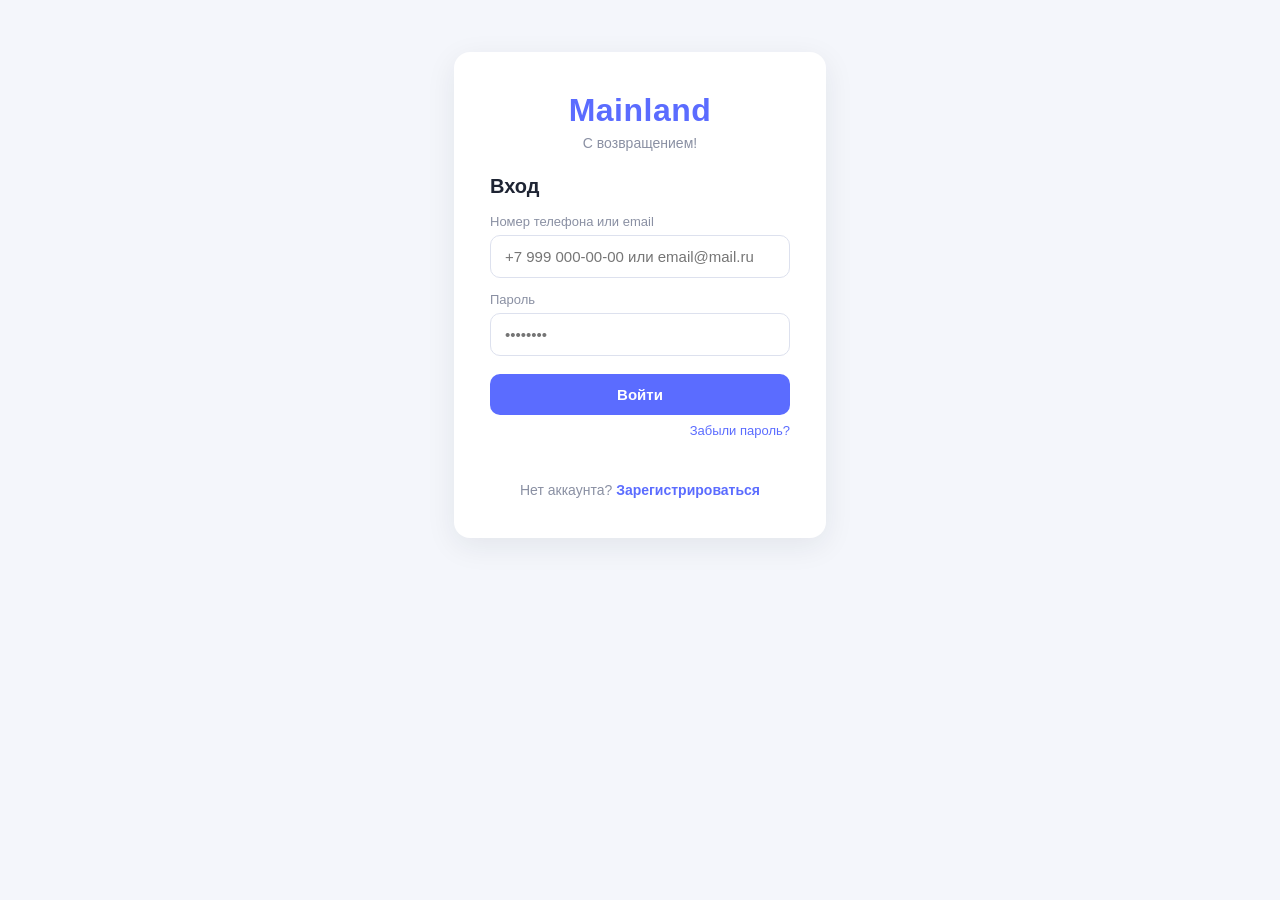
==== commit d5fe2cfd: "Update index.html" ====
--- a/index.html
+++ b/index.html
@@ -267,14 +267,19 @@
   <div class="messages" id="messages"></div>
   <div class="reply-bar" id="reply-bar"></div>
   <div class="composer">
-    <input type="file" id="file-input" accept="image/*,video/*" multiple onchange="selectMedia(this)">
-    <input type="file" id="doc-input" multiple onchange="sendDocuments(this)">
-    <input type="file" id="avatar-input" accept="image/*" onchange="saveAvatar(this)">
-    <button class="attach" onclick="openAttach()">📎</button>
-    <button class="attach" id="btn-voice" title="Удерживайте для записи">🎤</button>
-    <button class="attach" id="btn-video" title="Удерживайте для записи">🎥</button>
-    <input type="text" id="msg-input" placeholder="Сообщение..." oninput="handleTyping()" onkeydown="if(event.key==='Enter')sendMsg()" data-i18n-placeholder="msg_placeholder">
+  <input type="file" id="file-input" accept="image/*,video/*" multiple onchange="selectMedia(this)">
+  <input type="file" id="doc-input" multiple onchange="sendDocuments(this)">
+  <input type="file" id="avatar-input" accept="image/*" onchange="saveAvatar(this)">
+  
+  <button class="attach" onclick="openAttach()" title="Прикрепить">📎</button>
+  
+  <input type="text" id="msg-input" placeholder="Сообщение..." oninput="handleTyping()" onkeydown="if(event.key==='Enter')sendMsg()" data-i18n-placeholder="msg_placeholder">
+  
+  <div class="composer-actions">
+    <button class="attach-icon" id="btn-voice" title="Голосовое">🎤</button>
+    <button class="attach-icon" id="btn-video" title="Видеосообщение">📹</button>
     <button id="btn-send" onclick="sendMsg()">➤</button>
+  </div>
   </div>
 </div>
 
@@ -371,18 +376,18 @@
     </div>
 
     <div class="set-section">
-      <div class="set-title" data-i18n="language">🌐 Язык</div>
-      <select id="select-lang" class="lang-select" onchange="setLanguage(this.value)">
-        <option value="ru">🇷🇺 Русский</option>
-        <option value="en">🇬🇧 English</option>
-        <option value="es">🇪🇸 Español</option>
-        <option value="fr">🇫🇷 Français</option>
-        <option value="de">🇩🇪 Deutsch</option>
-        <option value="zh">🇨🇳 中文</option>
-        <option value="ar">🇸🇦 العربية</option>
-        <option value="tr">🇹🇷 Türkçe</option>
-      </select>
-    </div>
+  <div class="set-title" data-i18n="language">🌐 Язык</div>
+  <select id="select-lang" class="lang-select" onchange="setLanguage(this.value)">
+    <option value="ru">🇷🇺 Русский</option>
+    <option value="en">🇬🇧 English</option>
+    <option value="es">🇪🇸 Español</option>
+    <option value="fr">🇫🇷 Français</option>
+    <option value="de">🇩🇪 Deutsch</option>
+    <option value="zh">🇨🇳 中文</option>
+    <option value="ar">🇸🇦 العربية</option>
+    <option value="tr">🇹🇷 Türkçe</option>
+  </select>
+</div>
 
     <div class="set-section">
       <div class="set-title" data-i18n="support">🛟 Поддержка</div>
@@ -415,6 +420,32 @@
   </div>
 </div>
 
+  <!-- Выбор контакта -->
+<div class="modal-overlay" id="contact-picker-modal" onclick="if(event.target===this)this.classList.remove('open')">
+  <div class="modal">
+    <h3 data-i18n="pick_contact">Отправить контакт</h3>
+    <div class="list" id="contact-picker-list"></div>
+    <button class="modal-close" onclick="$('contact-picker-modal').classList.remove('open')" data-i18n="cancel">Отмена</button>
+  </div>
+</div>
+
+<!-- Локация -->
+<div class="modal-overlay" id="location-modal" onclick="if(event.target===this)this.classList.remove('open')">
+  <div class="modal">
+    <h3 data-i18n="send_geo">Отправить геолокацию</h3>
+    <div class="modal-body">
+      <p class="set-note" data-i18n="geo_hint">Введите координаты (Широта, Долгота) или ссылку на карту.</p>
+      <input id="loc-lat" placeholder="Широта (например, 55.7558)" type="number" step="any">
+      <input id="loc-lon" placeholder="Долгота (например, 37.6173)" type="number" step="any">
+      <button onclick="getMyLocation()" class="ghost" style="margin-top:8px;" data-i18n="detect_geo">📍 Определить мое местоположение</button>
+    </div>
+    <div class="del-opts" style="margin-top:8px;">
+      <button class="del-me" onclick="sendCustomLocation()" data-i18n="send">Отправить</button>
+      <button class="modal-close" onclick="$('location-modal').classList.remove('open')" data-i18n="cancel">Отмена</button>
+    </div>
+  </div>
+</div>
+  
 <script src="app.js" defer></script>
 </body>
-</html>+</html>
--- a/style.css
+++ b/style.css
@@ -27,6 +27,7 @@
   -webkit-font-smoothing:antialiased;
   overscroll-behavior:none;
 }
+
 /* ================= ЭКРАНЫ ================= */
 .screen { display:none; width:100%; max-width:420px; padding:24px; }
 .screen.active { display:block; }
@@ -289,29 +290,30 @@
 .grid-many .media-item:nth-child(4)::after { content: attr(data-more); position: absolute; inset: 0; background: rgba(0,0,0,.55); color: #fff; display: flex; align-items: center; justify-content: center; font-size: 20px; font-weight: 700; }
 
 /* ================= ЛАЙТБОКС ================= */
-.lightbox { display: none; position: fixed; inset: 0; background: rgba(0,0,0,0.95); z-index: 1000; flex-direction: column; }
+.lightbox { display: none; position: fixed; inset: 0; background: rgba(0,0,0,0.95); z-index: 1000; flex-direction: column; height: 100vh; height: 100dvh; touch-action: none; }
 .lightbox.open { display: flex; }
 .lb-header { display: flex; align-items: center; padding: 12px 16px; color: #fff; gap: 12px; background: rgba(0,0,0,0.5); z-index: 10; }
 .lb-title { flex: 1; text-align: center; font-weight: 600; font-size: 14px; overflow: hidden; text-overflow: ellipsis; white-space: nowrap; }
 .lb-btn { width: 40px; height: 40px; border-radius: 50%; background: rgba(255,255,255,0.15); color: #fff; border: none; font-size: 20px; cursor: pointer; display: flex; align-items: center; justify-content: center; margin: 0; padding: 0; }
 .lb-btn:hover { background: rgba(255,255,255,0.3); }
-.lb-content { flex: 1; display: flex; align-items: center; justify-content: center; padding: 16px; overflow: hidden; position: relative; cursor: grab; }
+.lb-content { flex: 1; display: flex; align-items: center; justify-content: center; padding: 16px; overflow: hidden; position: relative; cursor: grab; -webkit-user-select: none; user-select: none; }
 .lb-content:active { cursor: grabbing; }
-.lb-content img, .lb-content video { max-width: 100%; max-height: 100%; object-fit: contain; border-radius: 8px; pointer-events: none; }
+#lb-media-wrap { display:flex; align-items:center; justify-content:center; width:100%; height:100%; min-width: 0; min-height: 0; }
+#lb-media-wrap img, #lb-media-wrap video { max-width: min(100%, 1000px); max-height: 100%; width: auto; height: auto; object-fit: contain; border-radius: 8px; pointer-events: none; }
 .lb-actions { display: flex; gap: 8px; }
+body.lb-open { overflow: hidden; }
 
 /* ================= КНОПКА СКРОЛЛА ================= */
 .scroll-down-btn { position: fixed; bottom: calc(80px + var(--safe-bottom)); right: 20px; width: 44px; height: 44px; border-radius: 50%; background: var(--card); color: var(--accent); border: 1px solid var(--line); box-shadow: 0 4px 16px rgba(0,0,0,.15); display: flex; align-items: center; justify-content: center; font-size: 20px; cursor: pointer; z-index: 50; opacity: 0; pointer-events: none; transform: translateY(10px) scale(.9); transition: opacity .2s, transform .2s; margin: 0; padding: 0; }
 .scroll-down-btn.visible { opacity: 1; pointer-events: auto; transform: translateY(0) scale(1); }
 
-/* ================= НОВЫЕ НАСТРОЙКИ (ШРИФТ И ОБОИ) ================= */
+/* ================= НОВЫЕ НАСТРОЙКИ ================= */
 body.font-small .msg { font-size: 13px; }
 body.font-large .msg { font-size: 17px; }
 body[data-wallpaper="dark"] .messages { background-color: #0f111a; }
 body[data-wallpaper="pattern"] .messages { background-image: url('data:image/svg+xml;utf8,<svg width="20" height="20" xmlns="http://www.w3.org/2000/svg"><circle cx="10" cy="10" r="1" fill="%23dde1ee" opacity="0.4"/></svg>'); }
 body.dark[data-wallpaper="pattern"] .messages { background-image: url('data:image/svg+xml;utf8,<svg width="20" height="20" xmlns="http://www.w3.org/2000/svg"><circle cx="10" cy="10" r="1" fill="%23343b55" opacity="0.5"/></svg>'); }
 
-/* Стили для select языка */
 select.lang-select { padding: 10px; border-radius: 10px; border: 1px solid var(--line); background: var(--card); color: var(--text); font-size: 15px; cursor: pointer; }
 
 @media (max-width: 480px) {
@@ -326,6 +328,10 @@
   .messages { height:calc(100dvh - 220px); }
   .settings-body { padding:12px 14px 24px; }
   #rec-preview { width:150px; height:150px; }
+  .lightbox { padding-bottom: env(safe-area-inset-bottom, 0px); }
+  .lb-header { padding-top: calc(10px + env(safe-area-inset-top, 0px)); }
+  .lb-content { padding: 8px; }
+  .lb-btn { flex: 0 0 40px; }
 }
 @media (max-width: 360px) {
   .tab { font-size:12px; padding:8px 4px; }
@@ -347,25 +353,4 @@
 }
 @media (prefers-reduced-motion: reduce) {
   * { animation-duration:.01ms !important; transition-duration:.01ms !important; }
-}
-
-
-/* Исправления мобильного просмотра медиа */
-.lightbox { height: 100vh; height: 100dvh; }
-.lb-content { touch-action: pan-y; -webkit-user-select: none; user-select: none; }
-.lb-content img, .lb-content video { max-width: 100%; max-height: 100%; }
-#lb-media-wrap { min-width: 0; min-height: 0; }
-#lb-media-wrap img, #lb-media-wrap video {
-  max-width: min(100%, 1000px);
-  max-height: 100%;
-  width: auto;
-  height: auto;
-  object-fit: contain;
-}
-body.lb-open { overflow: hidden; }
-@media (max-width: 480px) {
-  .lightbox { padding-bottom: env(safe-area-inset-bottom, 0px); }
-  .lb-header { padding-top: calc(10px + env(safe-area-inset-top, 0px)); }
-  .lb-content { padding: 8px; }
-  .lb-btn { flex: 0 0 40px; }
-}
+}
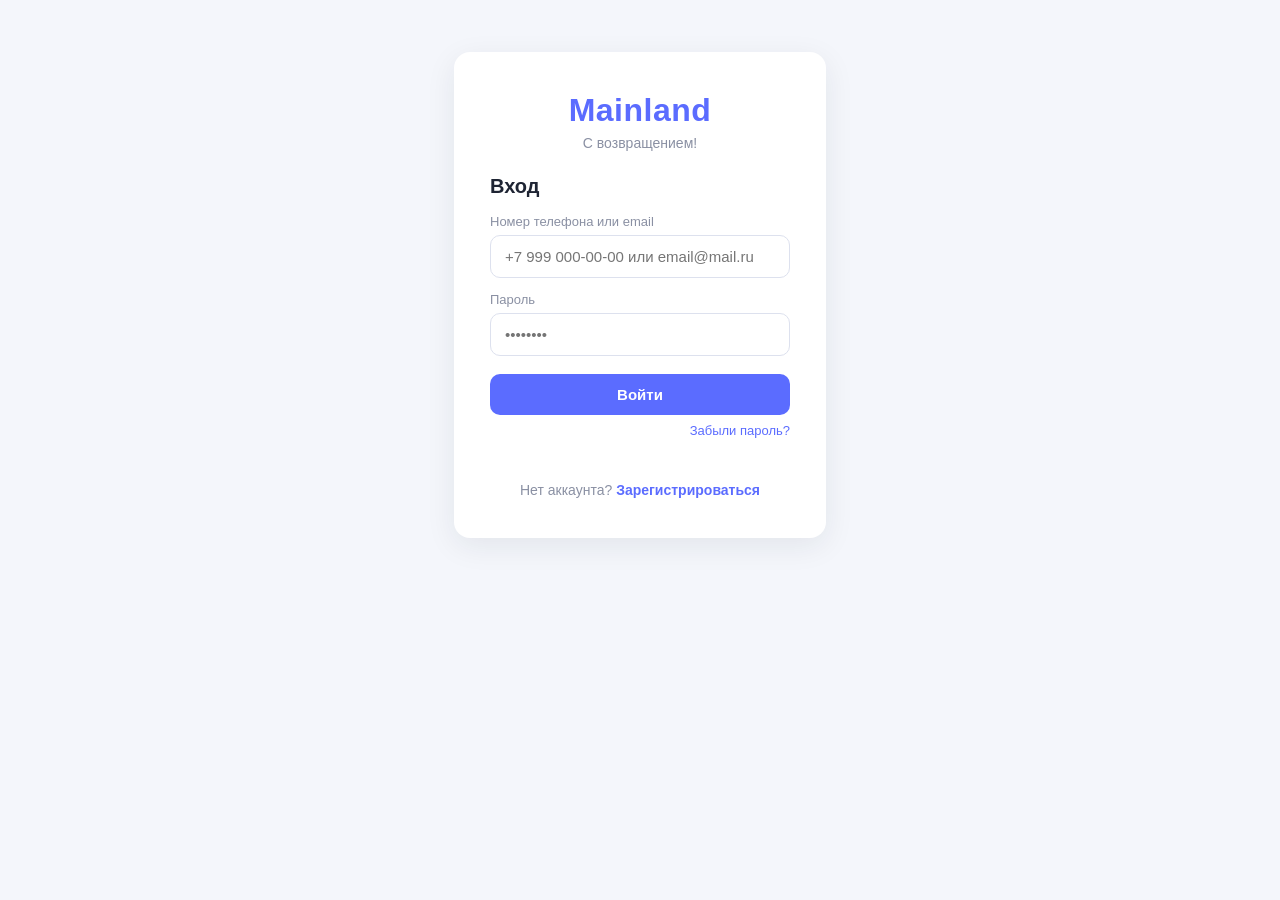
==== commit 0ecbc844: "Add files via upload" ====
--- a/index.html
+++ b/index.html
@@ -65,6 +65,46 @@
   <div class="modal"><h3 data-i18n="add_members">Добавить участников</h3><div class="list" id="member-list"></div><button class="modal-close" onclick="$('member-modal').classList.remove('open')" data-i18n="done">Готово</button></div>
 </div>
 
+<!-- Выбор контакта -->
+<div class="modal-overlay" id="contact-picker-modal" onclick="if(event.target===this)this.classList.remove('open')">
+  <div class="modal">
+    <h3 data-i18n="pick_contact">Отправить контакт</h3>
+    <div class="list" id="contact-picker-list"></div>
+    <button class="modal-close" onclick="$('contact-picker-modal').classList.remove('open')" data-i18n="cancel">Отмена</button>
+  </div>
+</div>
+
+<!-- Выбор локации -->
+<div class="modal-overlay" id="location-modal" onclick="if(event.target===this)this.classList.remove('open')">
+  <div class="modal">
+    <h3 data-i18n="send_geo">Отправить геолокацию</h3>
+    <div class="modal-body">
+      <p class="set-note" data-i18n="geo_hint">Введите координаты (Широта, Долгота) или ссылку на карту.</p>
+      <input id="loc-lat" placeholder="Широта (например, 55.7558)" type="number" step="any">
+      <input id="loc-lon" placeholder="Долгота (например, 37.6173)" type="number" step="any">
+      <button onclick="getMyLocation()" class="ghost" style="margin-top:8px;" data-i18n="detect_geo">📍 Определить мое местоположение</button>
+    </div>
+    <div class="del-opts" style="margin-top:8px;">
+      <button class="del-me" onclick="sendCustomLocation()" data-i18n="send">Отправить</button>
+      <button class="modal-close" onclick="$('location-modal').classList.remove('open')" data-i18n="cancel">Отмена</button>
+    </div>
+  </div>
+</div>
+
+<!-- Настройки профиля/чата -->
+<div class="modal-overlay" id="profile-settings-modal" onclick="if(event.target===this)this.classList.remove('open')">
+  <div class="modal">
+    <h3 data-i18n="chat_settings">Настройки чата</h3>
+    <div class="modal-body">
+      <label class="switch-row">
+        <span data-i18n="encrypt_this_chat">🔐 Шифровать этот чат</span>
+        <span class="sw"><input type="checkbox" id="set-encrypt-chat" onchange="toggleChatEncryption()"><i></i></span>
+      </label>
+    </div>
+    <button class="modal-close" onclick="$('profile-settings-modal').classList.remove('open')" data-i18n="close">Закрыть</button>
+  </div>
+</div>
+
 <div class="rec-overlay" id="rec-overlay">
   <div class="rec-box">
     <video id="rec-preview" autoplay muted playsinline></video>
@@ -81,11 +121,11 @@
   <div class="modal">
     <h3 data-i18n="attach">Прикрепить</h3>
     <div class="attach-sheet">
-      <button onclick="$('file-input').click()"><span>🖼️</span><span data-i18n="media">Медиа</span></button>
-      <button onclick="$('doc-input').click()"><span>📁</span><span data-i18n="files">Файлы</span></button>
-      <button onclick="attachLocation()"><span>📍</span><span data-i18n="location">Карта</span></button>
-      <button onclick="attachContact()"><span>👤</span><span data-i18n="contact">Контакт</span></button>
-      <button onclick="attachOther()"><span>✨</span><span data-i18n="other">Другое</span></button>
+      <button onclick="$('file-input').click()"><span class="ico">🖼️</span><span data-i18n="media">Медиа</span></button>
+      <button onclick="$('doc-input').click()"><span class="ico">📁</span><span data-i18n="files">Файлы</span></button>
+      <button onclick="attachLocation()"><span class="ico">📍</span><span data-i18n="location">Карта</span></button>
+      <button onclick="attachContact()"><span class="ico">👤</span><span data-i18n="contact">Контакт</span></button>
+      <button onclick="attachOther()"><span class="ico">✨</span><span data-i18n="other">Другое</span></button>
     </div>
     <button class="modal-close" onclick="closeAttach()" data-i18n="close">Закрыть</button>
   </div>
@@ -123,7 +163,7 @@
 
 <div class="modal-overlay" id="support-modal">
   <div class="modal">
-    <h3 data-i18n="support">🛟 Техническая поддержка</h3>
+    <h3 data-i18n="support">Техническая поддержка</h3>
     <div class="modal-body">
       <p data-i18n="support_private">Обращения видны только вам.</p>
       <textarea id="support-text" rows="4" placeholder="Проблема или пожелание"></textarea>
@@ -176,7 +216,7 @@
   <div class="card">
     <div class="logo">Mainland</div><div class="subtitle" data-i18n="welcome_back">С возвращением!</div>
     <h2 data-i18n="login">Вход</h2>
-    <label data-i18n="phone_or_email">Номер телефона или электронная почта</label>
+    <label data-i18n="phone_or_email">Номер телефона или email</label>
     <input id="login-id" autocomplete="username" placeholder="+7 999 000-00-00 или email@mail.ru">
     <label data-i18n="password">Пароль</label>
     <input id="login-pass" type="password" autocomplete="current-password" placeholder="••••••••">
@@ -266,20 +306,22 @@
   </div>
   <div class="messages" id="messages"></div>
   <div class="reply-bar" id="reply-bar"></div>
+  
+  <!-- ИСПРАВЛЕННЫЙ КОМПОЗЕР -->
   <div class="composer">
-  <input type="file" id="file-input" accept="image/*,video/*" multiple onchange="selectMedia(this)">
-  <input type="file" id="doc-input" multiple onchange="sendDocuments(this)">
-  <input type="file" id="avatar-input" accept="image/*" onchange="saveAvatar(this)">
-  
-  <button class="attach" onclick="openAttach()" title="Прикрепить">📎</button>
-  
-  <input type="text" id="msg-input" placeholder="Сообщение..." oninput="handleTyping()" onkeydown="if(event.key==='Enter')sendMsg()" data-i18n-placeholder="msg_placeholder">
-  
-  <div class="composer-actions">
-    <button class="attach-icon" id="btn-voice" title="Голосовое">🎤</button>
-    <button class="attach-icon" id="btn-video" title="Видеосообщение">📹</button>
-    <button id="btn-send" onclick="sendMsg()">➤</button>
-  </div>
+    <input type="file" id="file-input" accept="image/*,video/*" multiple onchange="selectMedia(this)">
+    <input type="file" id="doc-input" multiple onchange="sendDocuments(this)">
+    <input type="file" id="avatar-input" accept="image/*" onchange="saveAvatar(this)">
+    
+    <button class="attach" onclick="openAttach()" title="Прикрепить">📎</button>
+    
+    <input type="text" id="msg-input" placeholder="Сообщение..." oninput="handleTyping()" onkeydown="if(event.key==='Enter')sendMsg()" data-i18n-placeholder="msg_placeholder">
+    
+    <div class="composer-actions">
+      <button class="attach-icon" id="btn-voice" title="Голосовое">🎤</button>
+      <button class="attach-icon" id="btn-video" title="Видеосообщение">📹</button>
+      <button id="btn-send" onclick="sendMsg()">➤</button>
+    </div>
   </div>
 </div>
 
@@ -361,7 +403,14 @@
       <label class="switch-row"><span data-i18n="sound_notif">🔊 Звук уведомлений</span><span class="sw"><input type="checkbox" id="set-sound" onchange="toggleSound()"><i></i></span></label>
       <label class="switch-row"><span data-i18n="browser_notif">🖥 Браузерные уведомления</span><span class="sw"><input type="checkbox" id="set-notif" onchange="toggleNotifSetting()"><i></i></span></label>
       <label class="switch-row"><span data-i18n="dark_theme">🌙 Тёмная тема</span><span class="sw"><input type="checkbox" id="set-dark" onchange="toggleDarkSetting()"><i></i></span></label>
-      <label class="switch-row"><span data-i18n="encryption">🔐 Шифрование данных</span><span class="sw"><input type="checkbox" id="set-encrypt" onchange="toggleEncryption()"><i></i></span></label>
+      
+      <!-- Обновленное шифрование -->
+      <div class="set-title" data-i18n="encryption" style="margin-top:14px; margin-bottom:8px;">🔐 Шифрование данных</div>
+      <label class="switch-row">
+        <span data-i18n="encrypt_all">🔒 Шифровать всё</span>
+        <span class="sw"><input type="checkbox" id="set-encrypt-all" onchange="toggleEncryptionAll()"><i></i></span>
+      </label>
+      <div class="set-note" data-i18n="encrypt_note" style="margin-top:4px;">Если выключено, вы можете включить шифрование отдельно для конкретных чатов в их профиле.</div>
     </div>
 
     <div class="set-section">
@@ -376,18 +425,18 @@
     </div>
 
     <div class="set-section">
-  <div class="set-title" data-i18n="language">🌐 Язык</div>
-  <select id="select-lang" class="lang-select" onchange="setLanguage(this.value)">
-    <option value="ru">🇷🇺 Русский</option>
-    <option value="en">🇬🇧 English</option>
-    <option value="es">🇪🇸 Español</option>
-    <option value="fr">🇫🇷 Français</option>
-    <option value="de">🇩🇪 Deutsch</option>
-    <option value="zh">🇨🇳 中文</option>
-    <option value="ar">🇸🇦 العربية</option>
-    <option value="tr">🇹🇷 Türkçe</option>
-  </select>
-</div>
+      <div class="set-title" data-i18n="language">🌐 Язык</div>
+      <select id="select-lang" class="lang-select" onchange="setLanguage(this.value)">
+        <option value="ru">🇷🇺 Русский</option>
+        <option value="en">🇬🇧 English</option>
+        <option value="es">🇪🇸 Español</option>
+        <option value="fr">🇫🇷 Français</option>
+        <option value="de">🇩🇪 Deutsch</option>
+        <option value="zh">🇨🇳 中文</option>
+        <option value="ar">🇸🇦 العربية</option>
+        <option value="tr">🇹🇷 Türkçe</option>
+      </select>
+    </div>
 
     <div class="set-section">
       <div class="set-title" data-i18n="support">🛟 Поддержка</div>
@@ -405,7 +454,11 @@
 
 <!-- ============ ПРОФИЛЬ ============ -->
 <div class="screen app" id="scr-profile">
-  <div class="chat-header" style="cursor:default;"><button class="back" onclick="openMain()">←</button><div style="font-weight:700" id="profile-header-title" data-i18n="profile">Профиль</div></div>
+  <div class="chat-header" style="cursor:default;">
+    <button class="back" onclick="openMain()">←</button>
+    <div style="font-weight:700" id="profile-header-title" data-i18n="profile">Профиль</div>
+    <button class="header-btn" onclick="openProfileSettings()" style="margin-left:auto;">⚙️</button>
+  </div>
   <div class="profile-card" id="profile-card"></div>
   <div class="media-cats" id="media-cats">
     <div class="mcat active" id="mcat-media" onclick="switchMediaCat('media')" data-i18n="media">🖼 Медиа</div>
@@ -420,32 +473,6 @@
   </div>
 </div>
 
-  <!-- Выбор контакта -->
-<div class="modal-overlay" id="contact-picker-modal" onclick="if(event.target===this)this.classList.remove('open')">
-  <div class="modal">
-    <h3 data-i18n="pick_contact">Отправить контакт</h3>
-    <div class="list" id="contact-picker-list"></div>
-    <button class="modal-close" onclick="$('contact-picker-modal').classList.remove('open')" data-i18n="cancel">Отмена</button>
-  </div>
-</div>
-
-<!-- Локация -->
-<div class="modal-overlay" id="location-modal" onclick="if(event.target===this)this.classList.remove('open')">
-  <div class="modal">
-    <h3 data-i18n="send_geo">Отправить геолокацию</h3>
-    <div class="modal-body">
-      <p class="set-note" data-i18n="geo_hint">Введите координаты (Широта, Долгота) или ссылку на карту.</p>
-      <input id="loc-lat" placeholder="Широта (например, 55.7558)" type="number" step="any">
-      <input id="loc-lon" placeholder="Долгота (например, 37.6173)" type="number" step="any">
-      <button onclick="getMyLocation()" class="ghost" style="margin-top:8px;" data-i18n="detect_geo">📍 Определить мое местоположение</button>
-    </div>
-    <div class="del-opts" style="margin-top:8px;">
-      <button class="del-me" onclick="sendCustomLocation()" data-i18n="send">Отправить</button>
-      <button class="modal-close" onclick="$('location-modal').classList.remove('open')" data-i18n="cancel">Отмена</button>
-    </div>
-  </div>
-</div>
-  
-<script src="app.js" defer></script>
+<script src="app.js"></script>
 </body>
-</html>
+</html>
--- a/style.css
+++ b/style.css
@@ -27,7 +27,6 @@
   -webkit-font-smoothing:antialiased;
   overscroll-behavior:none;
 }
-
 /* ================= ЭКРАНЫ ================= */
 .screen { display:none; width:100%; max-width:420px; padding:24px; }
 .screen.active { display:block; }
@@ -161,10 +160,48 @@
 .reply-bar b { color:var(--accent); }
 .reply-bar button { width:auto; margin:0; background:none; color:var(--muted); font-size:16px; padding:2px 6px; }
 
-.composer { display:flex; gap:8px; padding:12px 14px; position:sticky; bottom:0; background:var(--bg); align-items:center; padding-bottom:calc(12px + var(--safe-bottom)); border-top:1px solid var(--line); }
-.composer input[type=text] { flex:1; margin:0; }
-.composer button { width:auto; margin:0; padding:12px 18px; flex-shrink:0; }
-.composer .attach { background:var(--soft); color:var(--accent); font-size:20px; padding:12px 14px; }
+/* ================= КОМПОЗЕР (ПОЛЕ ВВОДА) ================= */
+.composer {
+  display: flex;
+  gap: 8px;
+  padding: 10px 14px;
+  position: sticky;
+  bottom: 0;
+  background: var(--bg);
+  align-items: center;
+  padding-bottom: calc(10px + var(--safe-bottom));
+  border-top: 1px solid var(--line);
+}
+.composer input[type=text] {
+  flex: 1;
+  margin: 0;
+  padding: 10px 16px;
+  border-radius: 20px;
+  background: var(--soft);
+  border: 1px solid transparent;
+  transition: border-color 0.2s;
+}
+.composer input[type=text]:focus {
+  border-color: var(--accent);
+  background: var(--card);
+}
+.composer .attach {
+  width: 40px; height: 40px; padding: 0; border-radius: 50%; background: var(--soft); color: var(--muted); font-size: 20px;
+  display: flex; align-items: center; justify-content: center; margin: 0; flex-shrink: 0;
+}
+.composer-actions {
+  display: flex; gap: 4px; align-items: center; flex-shrink: 0;
+}
+.composer-actions .attach-icon {
+  width: 36px; height: 36px; padding: 0; border-radius: 50%; background: transparent; color: var(--accent); font-size: 18px;
+  display: flex; align-items: center; justify-content: center; margin: 0;
+}
+.composer-actions .attach-icon:hover {
+  background: var(--soft);
+}
+.composer-actions #btn-send {
+  width: 40px; height: 40px; padding: 0; border-radius: 50%; margin: 0; display: flex; align-items: center; justify-content: center; font-size: 18px;
+}
 #file-input, #avatar-input, #doc-input { display:none; }
 
 /* ================= ПРОФИЛЬ ================= */
@@ -259,8 +296,8 @@
 
 /* ================= СКРЕПКА ================= */
 .attach-sheet { padding:12px; display:grid; grid-template-columns:repeat(3,1fr); gap:8px; }
-.attach-sheet button { margin:0; background:var(--soft); color:var(--text); padding:15px 6px; font-size:13px; }
-.attach-sheet button span { display:block; font-size:24px; margin-bottom:5px; }
+.attach-sheet button { margin:0; background:var(--soft); color:var(--text); padding:15px 6px; font-size:13px; display:flex; flex-direction:column; align-items:center; }
+.attach-sheet button span.ico { font-size:24px; margin-bottom:5px; display:block; }
 #selected-preview { display:flex; gap:6px; overflow:auto; padding:4px 12px; }
 #selected-preview img, #selected-preview video { width:54px; height:54px; object-fit:cover; border-radius:8px; flex-shrink:0; }
 
@@ -320,7 +357,7 @@
   .screen { padding:16px; }
   input, button, textarea, select { font-size:16px; }
   .vcircle { width:170px; height:170px; }
-  .composer .attach { padding:12px 10px; font-size:18px; }
+  .composer .attach { width: 36px; height: 36px; font-size: 18px; }
   .msg-wrap { max-width:85%; }
   .brand-title { font-size:20px; letter-spacing:1px; }
   .app-header { padding:12px 14px; gap:8px; }
@@ -337,8 +374,9 @@
   .tab { font-size:12px; padding:8px 4px; }
   .brand-title { font-size:18px; }
   .composer { gap:4px; padding:8px; }
-  .composer .attach { padding:10px 8px; font-size:16px; }
-  .composer button { padding:10px 12px; }
+  .composer .attach { width: 32px; height: 32px; font-size: 16px; }
+  .composer-actions .attach-icon { width: 30px; height: 30px; font-size: 16px; }
+  .composer-actions #btn-send { width: 36px; height: 36px; }
 }
 @media (min-width: 900px) {
   body { align-items:flex-start; padding-top:28px; }
